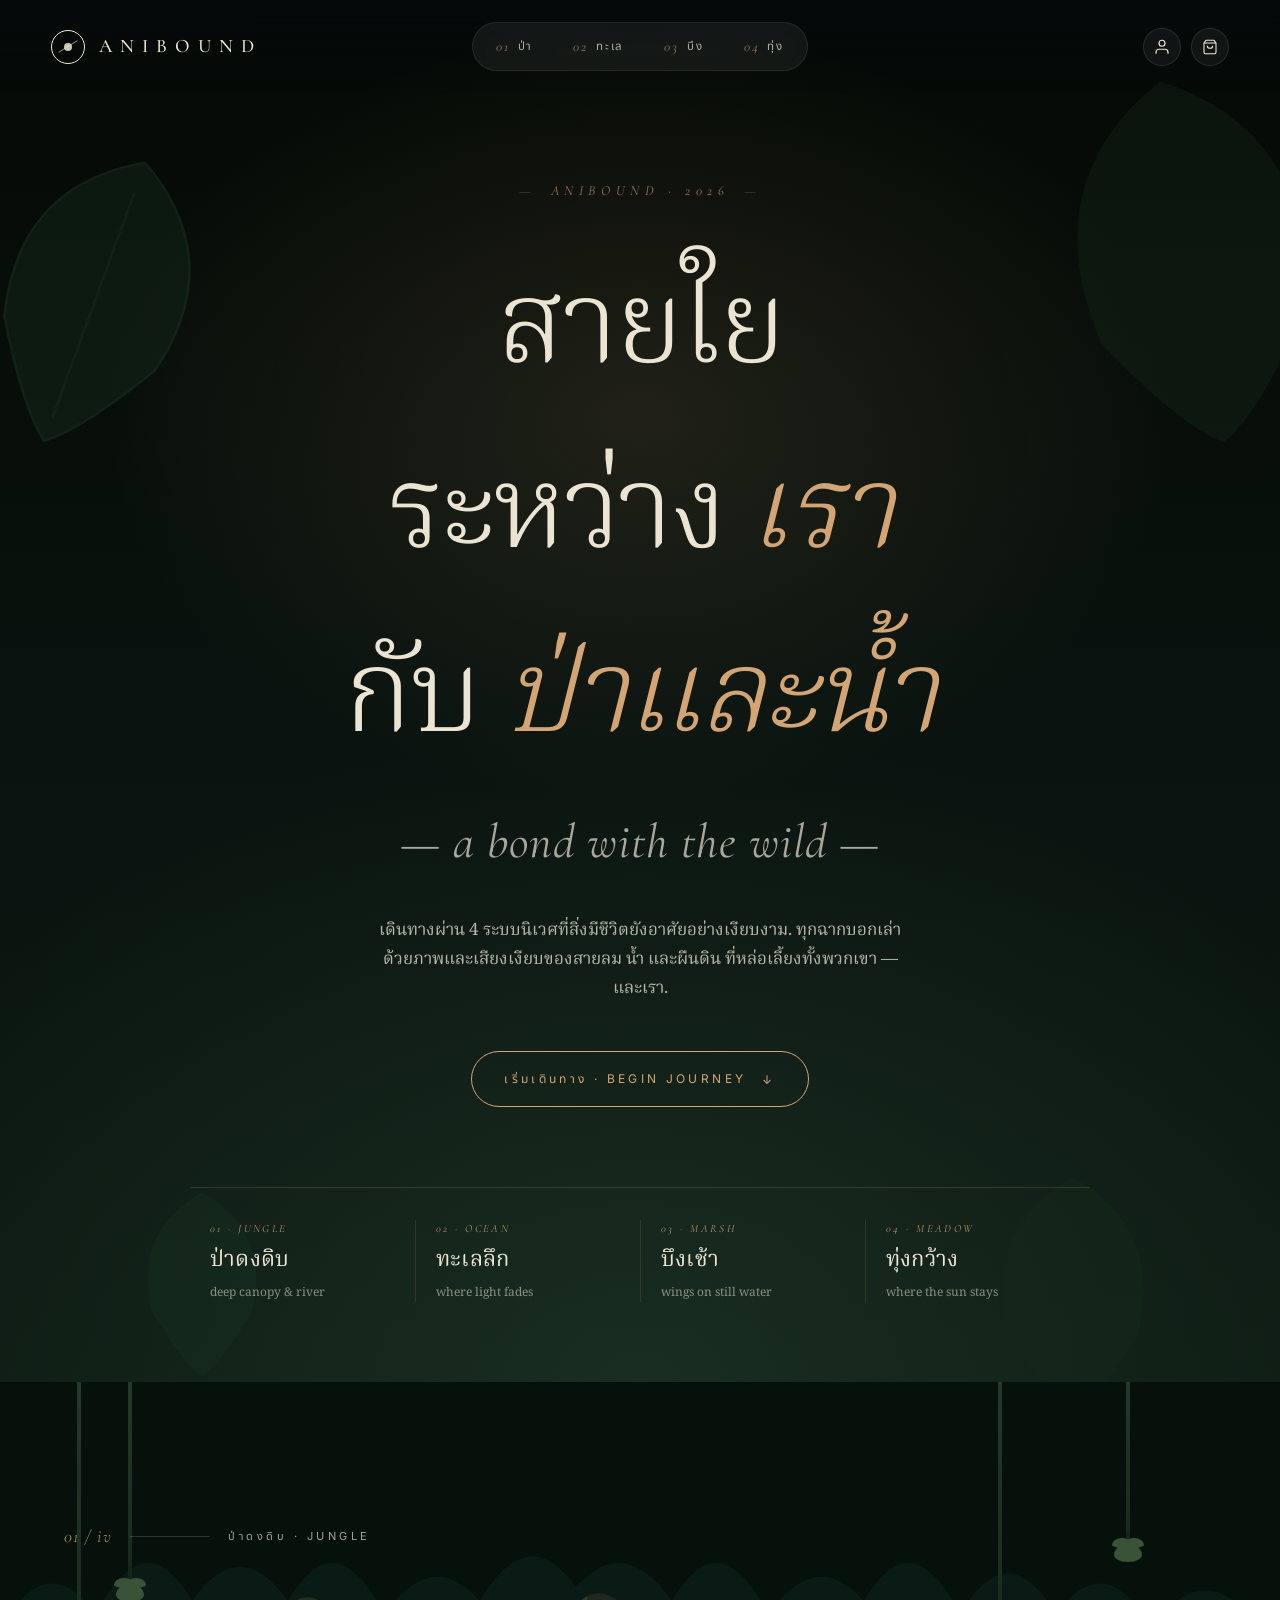
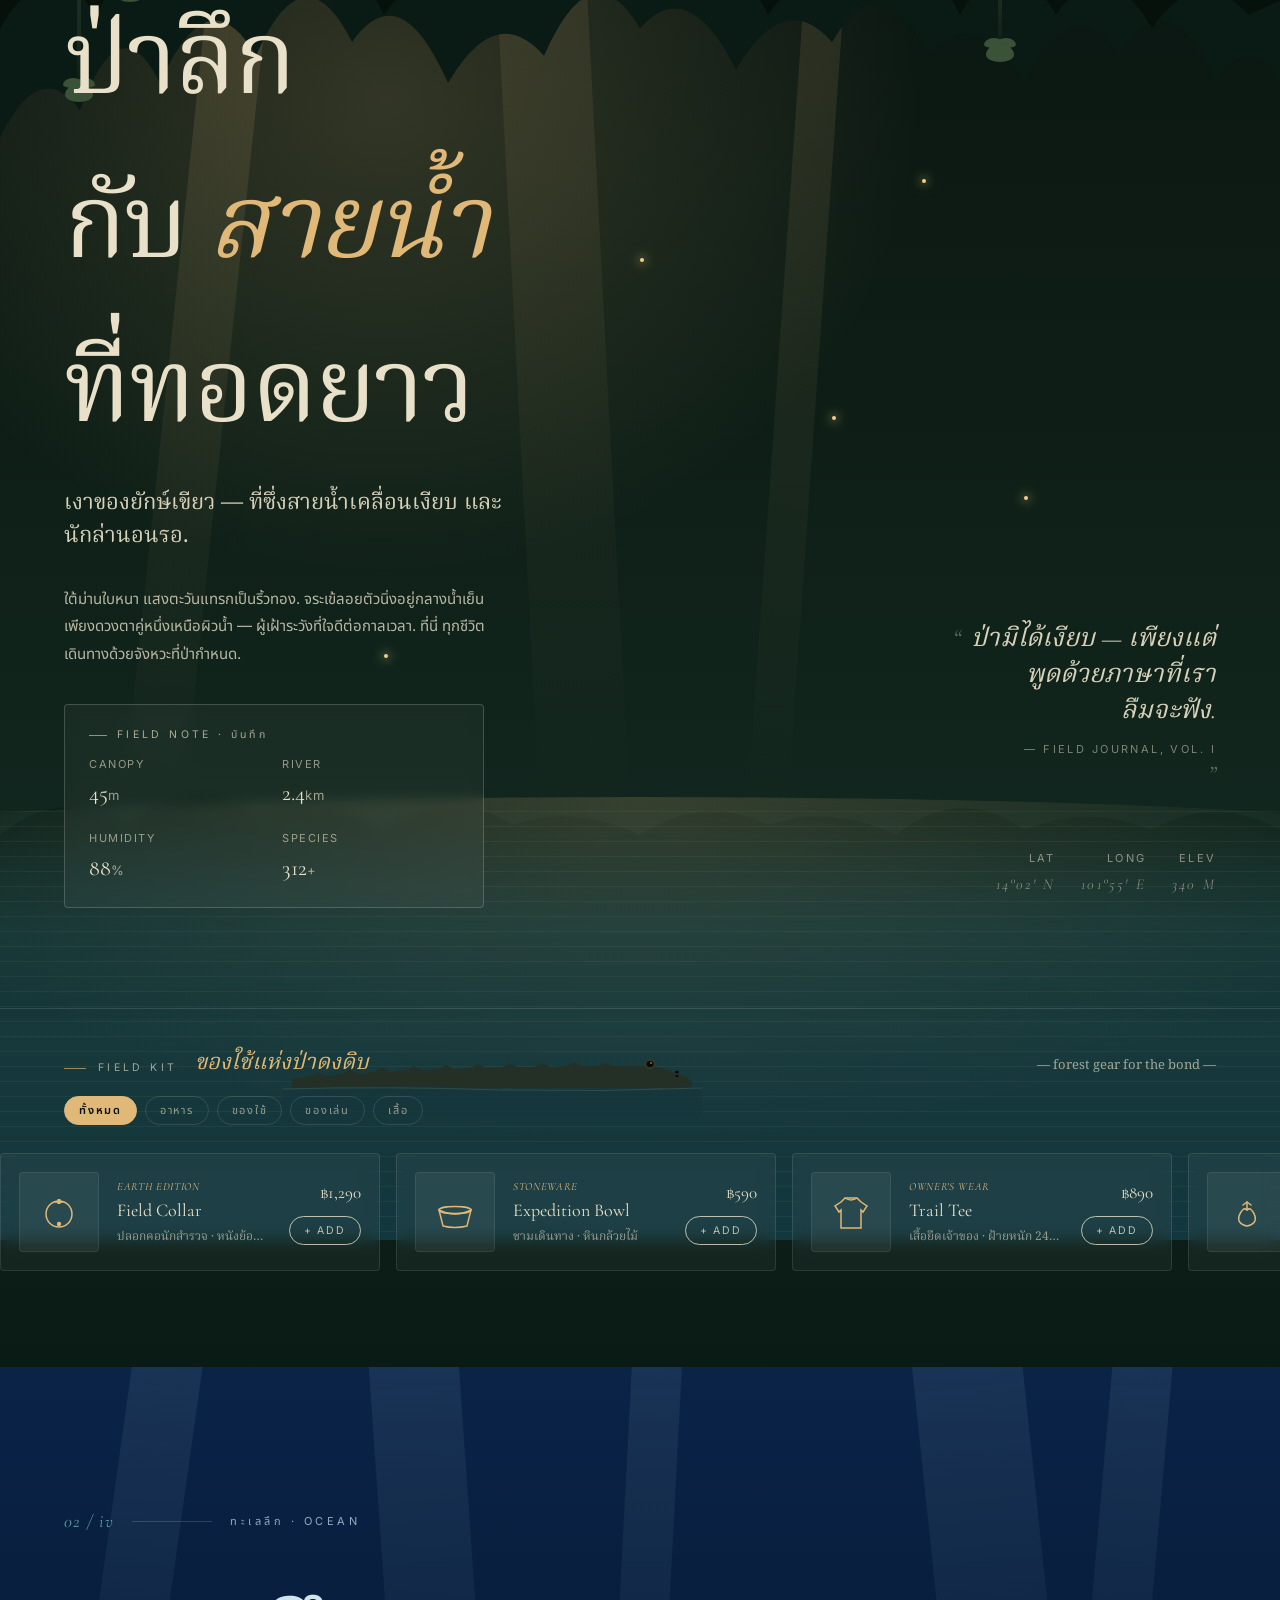
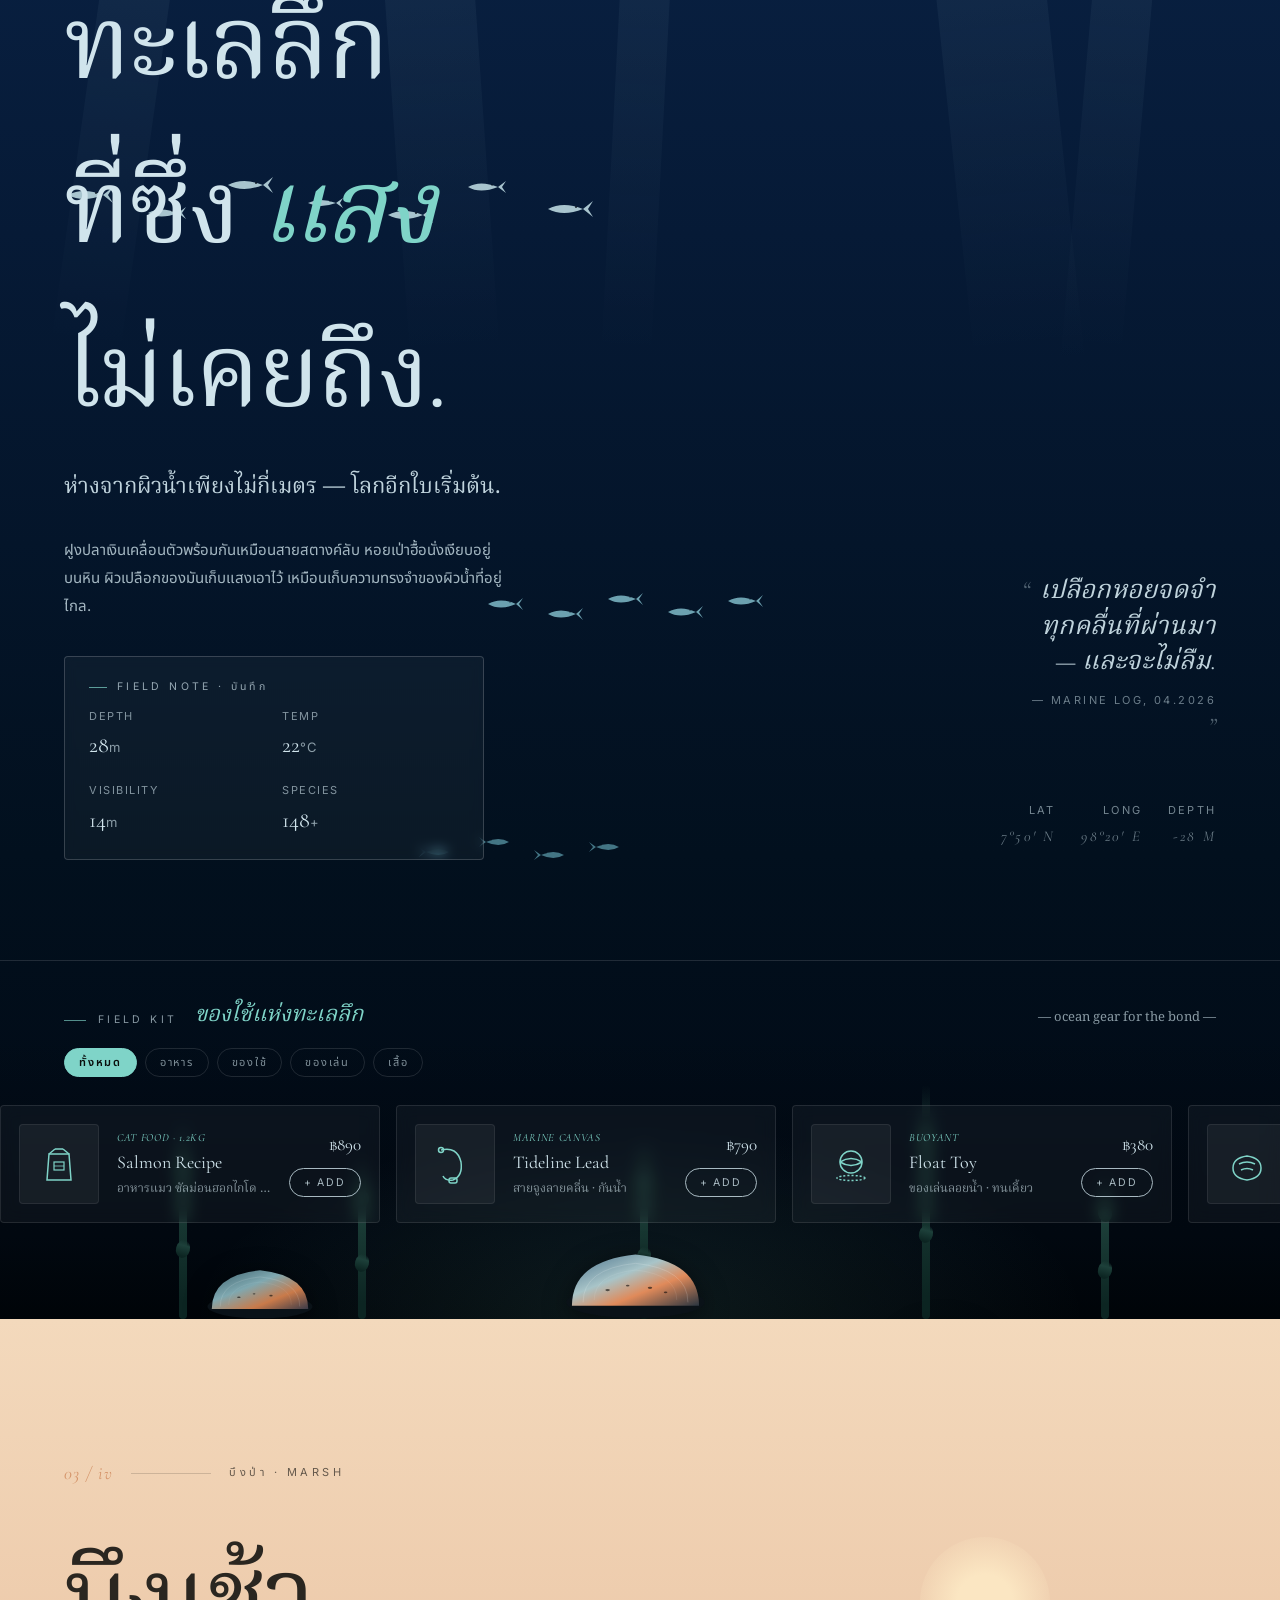
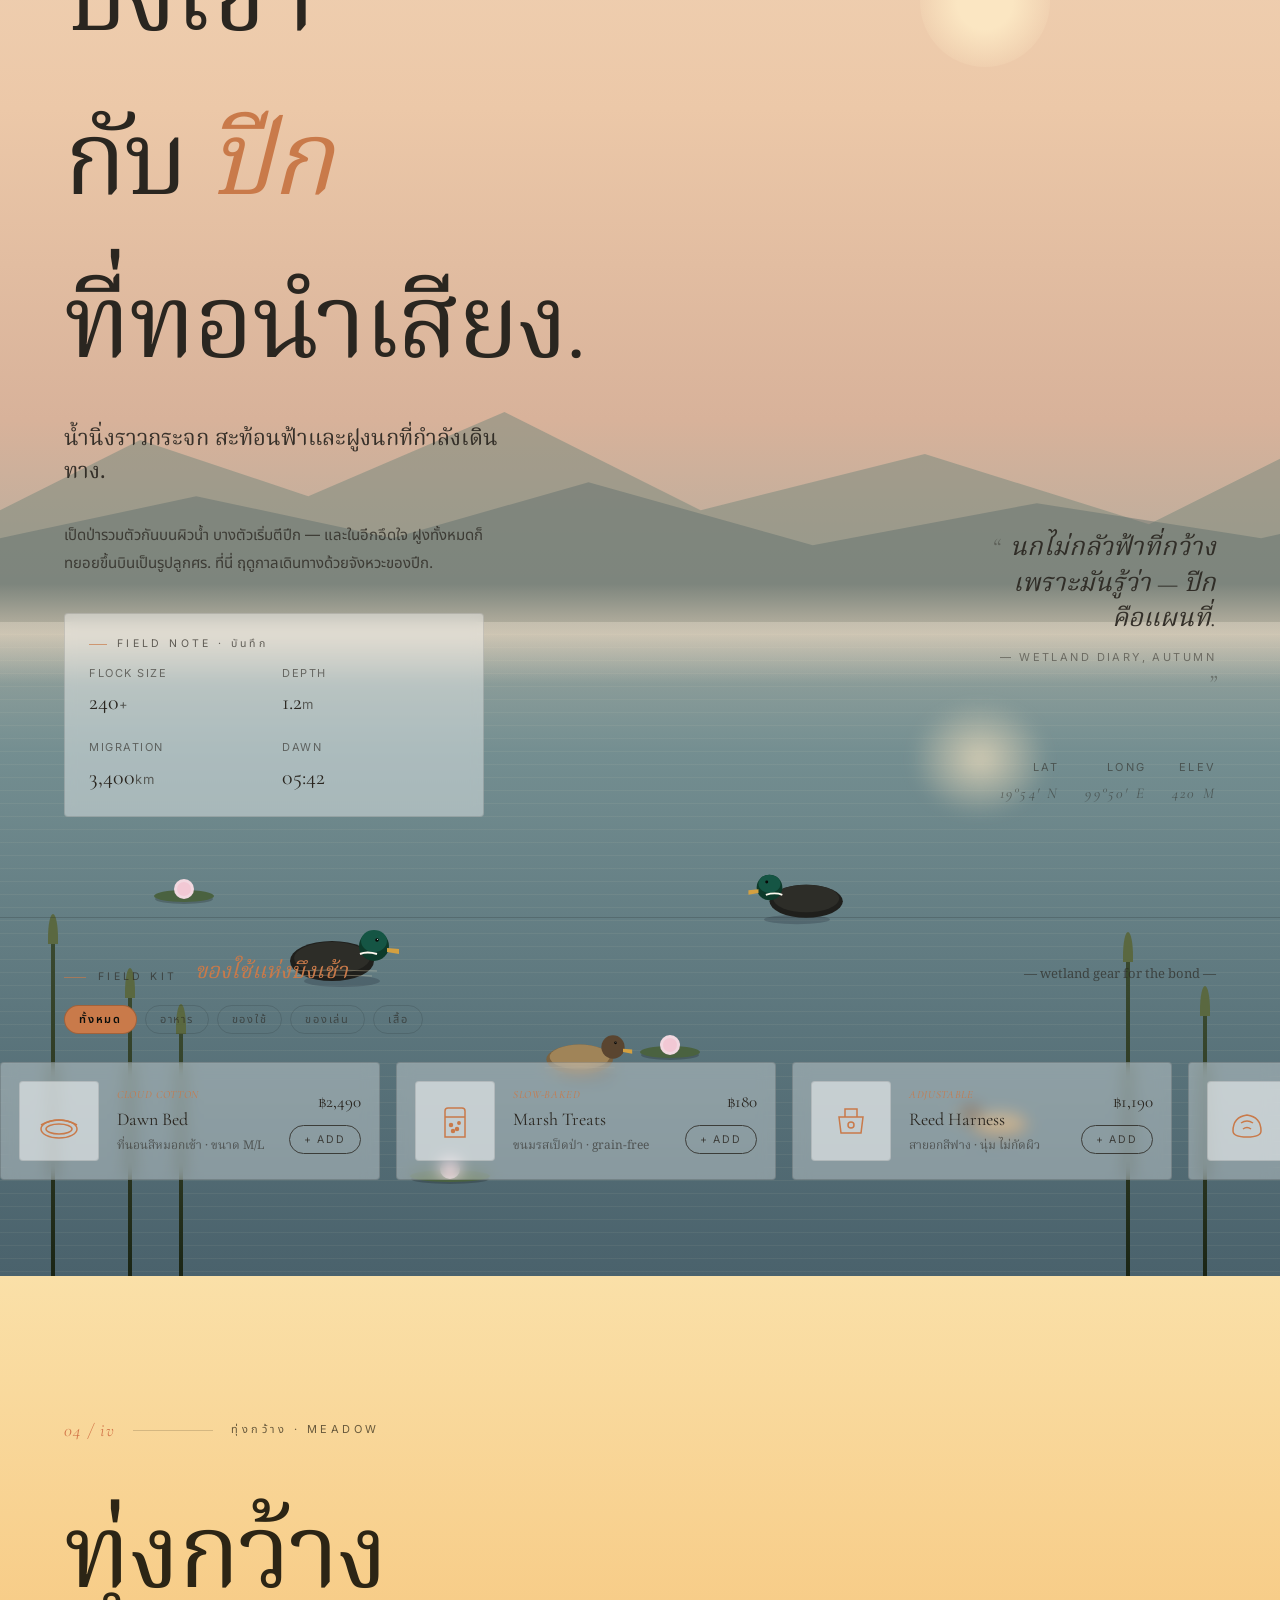
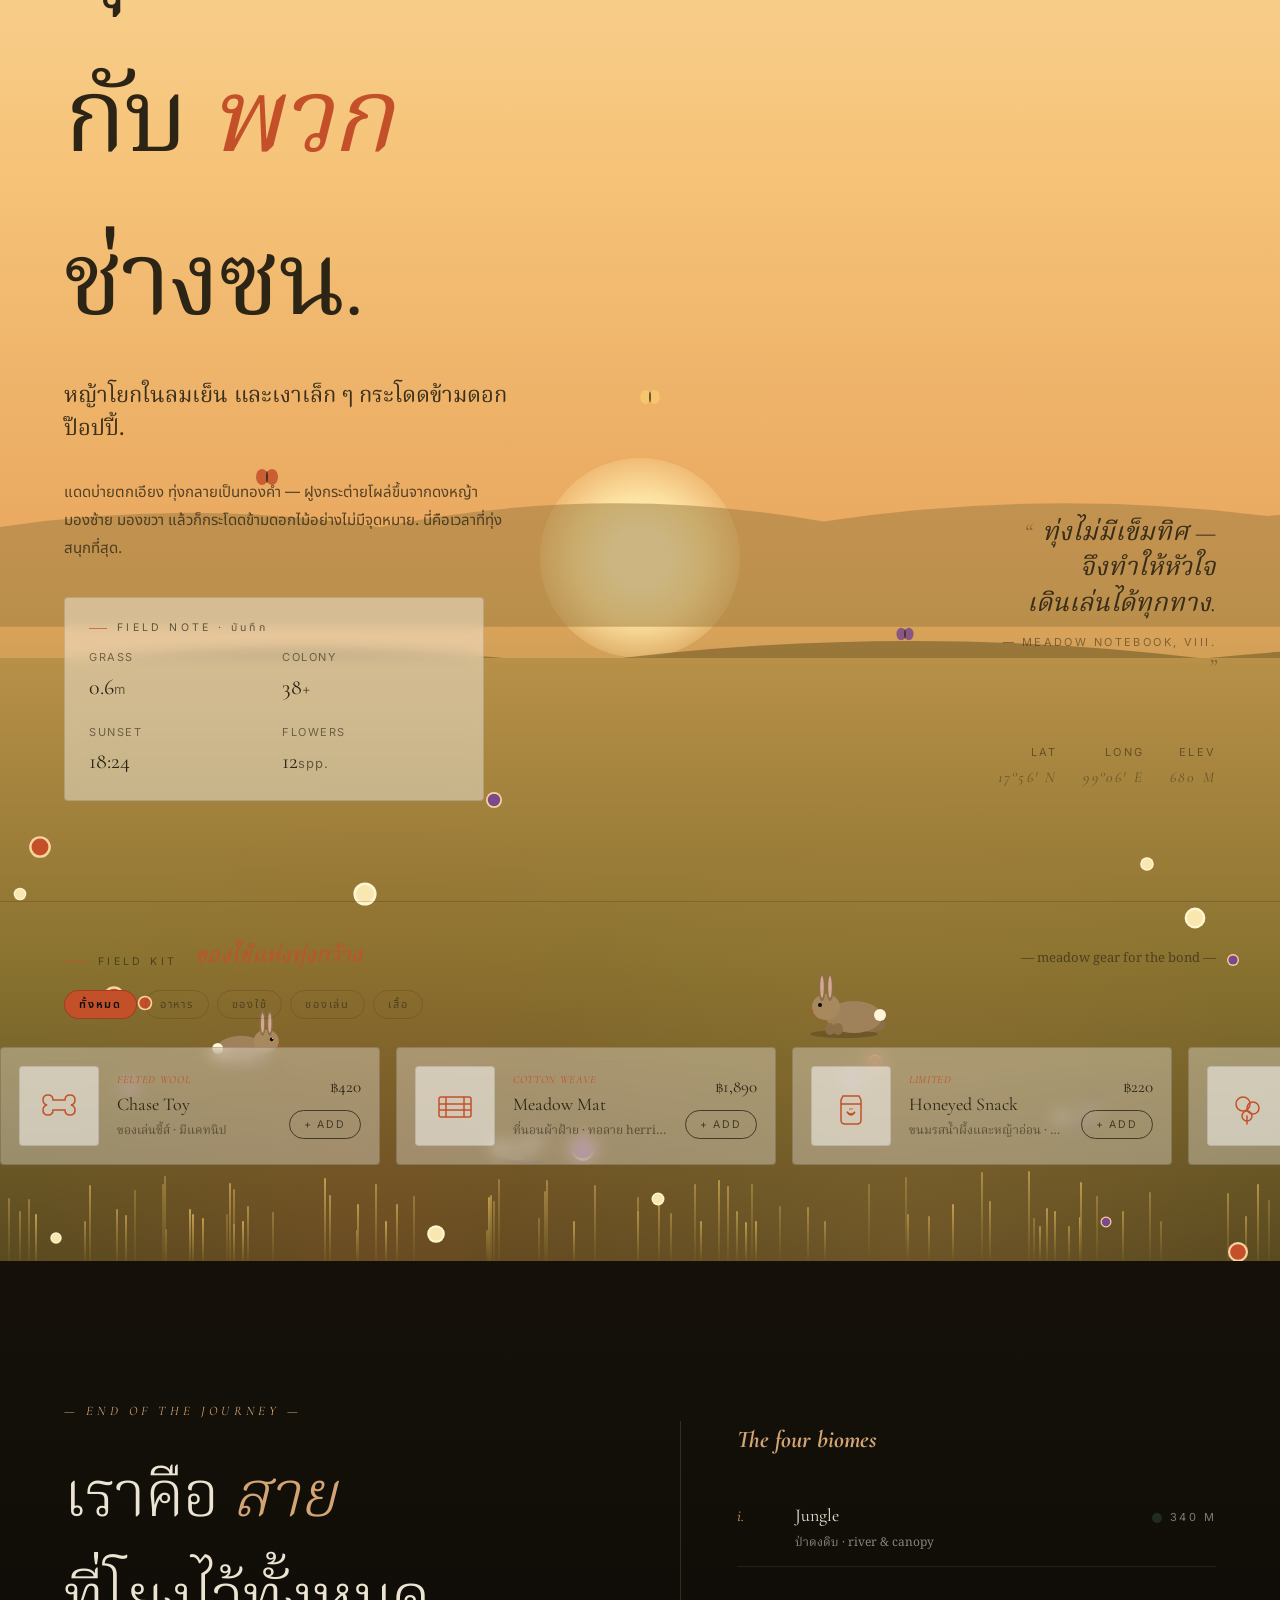
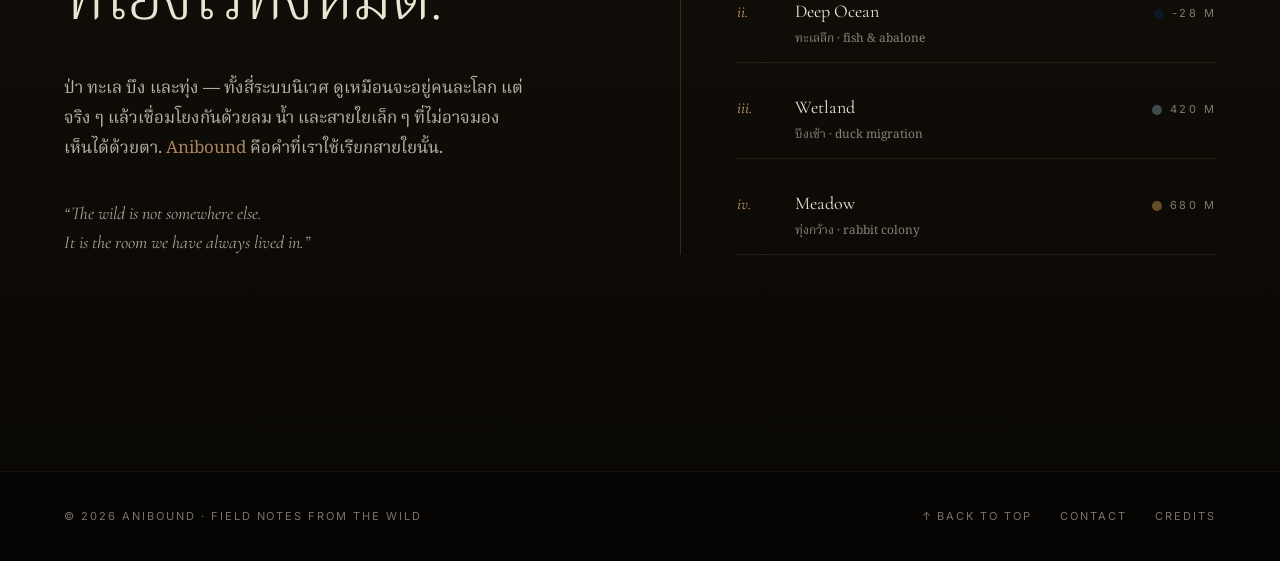
==== index.html @ 335918c5 "Fix fk-card stretching: use fixed width + minmax(0,1fr) for name truncation Co-Authored-By: Claude S" ====
<!DOCTYPE html>
<html lang="th">
<head>
<meta charset="UTF-8" />
<meta name="viewport" content="width=device-width, initial-scale=1" />
<title>Anibound — สายใยกับโลกป่า</title>

<link rel="preconnect" href="https://fonts.googleapis.com">
<link rel="preconnect" href="https://fonts.gstatic.com" crossorigin>
<link href="https://fonts.googleapis.com/css2?family=Cormorant+Garamond:ital,wght@0,300;0,400;0,500;0,600;1,400;1,500&family=Noto+Serif+Thai:wght@300;400;500;600&family=Inter:wght@300;400;500;600&family=Noto+Sans+Thai:wght@300;400;500&display=swap" rel="stylesheet">

<style>
  /* ─────────────────────────────────────────────────────────────
     ANIBOUND — A bond with the wild
     4 biomes, one scrolling journey
     ───────────────────────────────────────────────────────────── */

  :root {
    --serif: "Cormorant Garamond", "Noto Serif Thai", serif;
    --sans:  "Inter", "Noto Sans Thai", system-ui, sans-serif;
  }
  *, *::before, *::after { box-sizing: border-box; }
  html, body { margin: 0; padding: 0; }
  html { scroll-behavior: smooth; }
  body {
    font-family: var(--sans);
    background: #0a0e0c;
    color: #ece4d2;
    font-size: 15px;
    line-height: 1.6;
    overflow-x: hidden;
    -webkit-font-smoothing: antialiased;
  }
  a { color: inherit; text-decoration: none; }
  img { display: block; }
  .serif { font-family: var(--serif); font-weight: 400; }

  /* ─────────── Sticky nav ─────────── */
  .site-nav {
    position: fixed;
    top: 0; left: 0; right: 0;
    z-index: 100;
    padding: 22px clamp(20px, 4vw, 60px);
    display: grid;
    grid-template-columns: 1fr auto 1fr;
    align-items: center;
    gap: 32px;
    transition: background 0.6s ease, color 0.6s ease;
    pointer-events: none;
  }
  .site-nav > * { pointer-events: auto; }
  .site-nav.dark { background: linear-gradient(180deg, rgba(5,10,16,0.55), transparent); color: #f0e8d4; }
  .site-nav.light { background: linear-gradient(180deg, rgba(245,225,180,0.45), transparent); color: #2a2418; }

  .brand-mark {
    display: flex;
    align-items: center;
    gap: 14px;
    font-family: var(--serif);
    font-size: 19px;
    letter-spacing: 0.42em;
    font-weight: 500;
  }
  .brand-mark .glyph {
    width: 34px; height: 34px;
    border: 1.2px solid currentColor;
    border-radius: 50%;
    display: grid;
    place-items: center;
    position: relative;
  }
  .brand-mark .glyph::after {
    content: "";
    position: absolute;
    width: 8px; height: 8px;
    border-radius: 50%;
    background: currentColor;
    opacity: 0.85;
  }
  .brand-mark .glyph::before {
    content: "";
    position: absolute;
    width: 22px; height: 1px;
    background: currentColor;
    transform: rotate(-32deg);
    opacity: 0.6;
  }

  .scene-nav {
    display: flex;
    gap: 4px;
    background: rgba(255,255,255,0.06);
    padding: 5px;
    border-radius: 999px;
    backdrop-filter: blur(10px);
    border: 1px solid rgba(255,255,255,0.08);
  }
  .site-nav.light .scene-nav { background: rgba(255,255,255,0.4); border-color: rgba(0,0,0,0.08); }
  .scene-nav button {
    background: none;
    border: none;
    color: inherit;
    padding: 10px 18px;
    border-radius: 999px;
    font-family: var(--sans);
    font-size: 11.5px;
    letter-spacing: 0.16em;
    text-transform: uppercase;
    cursor: pointer;
    display: flex;
    gap: 8px;
    align-items: center;
    opacity: 0.72;
    transition: all 0.3s ease;
  }
  .scene-nav button:hover { opacity: 1; }
  .scene-nav button.active {
    background: currentColor;
    opacity: 1;
  }
  .scene-nav button.active span { color: var(--scene-bg, #0a0e0c); }
  .scene-nav button .num {
    font-family: var(--serif);
    font-style: italic;
    font-size: 14px;
    color: var(--scene-accent, #d4a574);
    opacity: 0.95;
  }
  .scene-nav button.active .num { color: inherit; opacity: 0.6; }

  .site-tagline {
    display: flex;
    justify-content: flex-end;
    align-items: center;
    gap: 14px;
    font-family: var(--serif);
    font-style: italic;
    font-size: 13.5px;
    opacity: 0.75;
  }
  .site-tagline .dot {
    width: 6px; height: 6px;
    background: var(--scene-accent, #d4a574);
    border-radius: 50%;
    box-shadow: 0 0 12px var(--scene-accent, #d4a574);
  }

  /* ─────────── Scene scaffolding ─────────── */
  .scene {
    position: relative;
    min-height: 100vh;
    overflow: hidden;
    isolation: isolate;
  }
  .scene .copy {
    position: relative;
    z-index: 10;
    max-width: 1400px;
    margin: 0 auto;
    padding: 140px clamp(24px, 5vw, 80px) 100px;
    display: grid;
    grid-template-columns: 1.2fr 1fr;
    gap: 60px;
    min-height: 100vh;
    align-items: end;
  }
  .scene .copy-left { max-width: 540px; }
  .scene .meta {
    display: flex;
    align-items: center;
    gap: 18px;
    margin-bottom: 28px;
    font-size: 11px;
    letter-spacing: 0.32em;
    text-transform: uppercase;
    opacity: 0.7;
  }
  .scene .meta .scene-num {
    font-family: var(--serif);
    font-style: italic;
    font-size: 18px;
    letter-spacing: 0.08em;
    text-transform: none;
    opacity: 1;
    color: var(--scene-accent);
  }
  .scene .meta .line { flex: 1; height: 1px; background: currentColor; opacity: 0.25; max-width: 80px; }
  .scene h2 {
    font-family: var(--serif);
    font-weight: 400;
    font-size: clamp(56px, 8vw, 124px);
    line-height: 1.6;
    margin: 0 0 16px;
    letter-spacing: -0.02em;
    text-wrap: balance;
  }
  .scene h2 em {
    font-style: italic;
    color: var(--scene-accent);
  }
  .scene .thai-sub {
    font-family: "Noto Serif Thai", serif;
    font-weight: 400;
    font-size: clamp(18px, 1.8vw, 22px);
    line-height: 1.5;
    opacity: 0.92;
    margin: 0 0 32px;
    max-width: 460px;
  }
  .scene .body-copy {
    font-size: 15px;
    line-height: 1.85;
    opacity: 0.78;
    margin: 0 0 36px;
    max-width: 440px;
  }
  .scene .field-card {
    border: 1px solid currentColor;
    border-opacity: 0.2;
    border-color: rgba(255,255,255,0.18);
    padding: 22px 24px;
    background: rgba(255,255,255,0.04);
    backdrop-filter: blur(6px);
    border-radius: 4px;
    max-width: 420px;
  }
  .scene.light-scene .field-card {
    background: rgba(255,255,255,0.4);
    border-color: rgba(0,0,0,0.12);
  }
  .scene .field-card .lbl {
    font-size: 10.5px;
    letter-spacing: 0.32em;
    text-transform: uppercase;
    opacity: 0.7;
    margin-bottom: 12px;
    display: flex;
    align-items: center;
    gap: 10px;
  }
  .scene .field-card .lbl::before {
    content: "";
    width: 18px; height: 1px; background: var(--scene-accent);
  }
  .scene .field-card .rows {
    display: grid;
    grid-template-columns: 1fr 1fr;
    gap: 20px 16px;
  }
  .scene .field-card .rows .k {
    font-size: 11px;
    letter-spacing: 0.14em;
    text-transform: uppercase;
    opacity: 0.6;
    margin-bottom: 4px;
  }
  .scene .field-card .rows .v {
    font-family: var(--serif);
    font-size: 22px;
    line-height: 1.5;
  }
  .scene .field-card .rows .v small { font-size: 13px; opacity: 0.65; font-family: var(--sans); letter-spacing: 0.08em; }

  /* Right column — vertical fact stack */
  .scene .copy-right {
    align-self: end;
    text-align: right;
    display: flex;
    flex-direction: column;
    gap: 32px;
    align-items: flex-end;
    padding-bottom: 12px;
  }
  .scene .quote {
    font-family: var(--serif);
    font-style: italic;
    font-size: clamp(20px, 2vw, 26px);
    line-height: 1.4;
    max-width: 340px;
    opacity: 0.92;
  }
  .scene .quote::before { content: "“"; opacity: 0.4; margin-right: 4px; }
  .scene .quote::after { content: "”"; opacity: 0.4; margin-left: 2px; }
  .scene .quote-author {
    font-family: var(--sans);
    font-style: normal;
    font-size: 11px;
    letter-spacing: 0.22em;
    text-transform: uppercase;
    opacity: 0.55;
    margin-top: 14px;
    display: block;
  }
  .scene .coord {
    display: flex;
    gap: 26px;
    font-size: 11px;
    letter-spacing: 0.2em;
    text-transform: uppercase;
    opacity: 0.55;
  }
  .scene .coord div { display: flex; flex-direction: column; gap: 4px; }
  .scene .coord .v { font-family: var(--serif); font-style: italic; font-size: 15px; opacity: 0.9; }

  /* Backdrop wrapper for each scene */
  .scene .backdrop {
    position: absolute;
    inset: 0;
    z-index: 1;
    overflow: hidden;
  }

  /* ─────────── INTRO ─────────── */
  #intro {
    --scene-bg: #0a1410;
    --scene-accent: #d4a574;
    background: linear-gradient(180deg, #050905 0%, #0a1410 60%, #0d1a13 100%);
    min-height: 100vh;
    position: relative;
    display: flex;
    align-items: center;
    overflow: hidden;
  }
  #intro::before {
    content: "";
    position: absolute;
    inset: 0;
    background:
      radial-gradient(ellipse 60% 40% at 50% 30%, rgba(212,165,116,0.12), transparent 70%),
      radial-gradient(ellipse 80% 60% at 50% 100%, rgba(45,75,55,0.4), transparent 80%);
  }
  #intro .intro-inner {
    position: relative;
    z-index: 5;
    max-width: 1400px;
    margin: 0 auto;
    padding: 180px clamp(24px, 5vw, 80px) 80px;
    width: 100%;
    text-align: center;
  }
  #intro .eyebrow {
    font-family: var(--serif);
    font-style: italic;
    font-size: 14px;
    letter-spacing: 0.4em;
    opacity: 0.7;
    margin-bottom: 32px;
    color: #d4a574;
  }
  #intro .eyebrow::before, #intro .eyebrow::after { content: "—"; opacity: 0.5; margin: 0 14px; }
  #intro h1 {
    font-family: var(--serif);
    font-weight: 300;
    font-size: clamp(56px, 9vw, 148px);
    line-height: 1.6;
    margin: 0 auto 36px;
    letter-spacing: -0.02em;
    max-width: 14ch;
    text-wrap: balance;
  }
  #intro h1 em {
    font-style: italic;
    color: #d4a574;
  }
  #intro h1 .small {
    display: block;
    font-style: italic;
    font-size: 0.42em;
    font-weight: 400;
    opacity: 0.7;
    margin-top: 16px;
    letter-spacing: 0.02em;
  }
  #intro .thai-intro {
    font-family: "Noto Serif Thai", serif;
    font-size: 17px;
    line-height: 1.7;
    max-width: 540px;
    margin: 0 auto 48px;
    opacity: 0.78;
  }
  #intro .start-btn {
    display: inline-flex;
    align-items: center;
    gap: 16px;
    padding: 18px 32px;
    background: transparent;
    border: 1px solid #d4a574;
    border-radius: 999px;
    color: #d4a574;
    font-family: var(--sans);
    font-size: 12px;
    letter-spacing: 0.28em;
    text-transform: uppercase;
    cursor: pointer;
    transition: all 0.3s;
  }
  #intro .start-btn:hover { background: #d4a574; color: #0a1410; }
  #intro .start-btn .arrow { transition: transform 0.3s; }
  #intro .start-btn:hover .arrow { transform: translateY(3px); }

  #intro .biome-strip {
    margin-top: 80px;
    display: grid;
    grid-template-columns: repeat(4, 1fr);
    gap: 0;
    max-width: 900px;
    margin-left: auto;
    margin-right: auto;
    border-top: 1px solid rgba(212,165,116,0.18);
    padding-top: 32px;
  }
  #intro .biome-strip .bcell {
    padding: 0 20px;
    text-align: left;
    border-left: 1px solid rgba(212,165,116,0.14);
    display: flex;
    flex-direction: column;
    gap: 4px;
  }
  #intro .biome-strip .bcell:first-child { border-left: none; }
  #intro .biome-strip .bn {
    font-family: var(--serif);
    font-style: italic;
    font-size: 11px;
    letter-spacing: 0.22em;
    color: #d4a574;
    opacity: 0.85;
    text-transform: uppercase;
  }
  #intro .biome-strip .bt {
    font-family: var(--serif);
    font-size: 22px;
    letter-spacing: 0.01em;
  }
  #intro .biome-strip .bs {
    font-family: "Noto Serif Thai", serif;
    font-size: 12px;
    opacity: 0.55;
    margin-top: 2px;
  }

  /* Intro decorative leaves */
  .intro-leaf {
    position: absolute;
    opacity: 0.5;
    pointer-events: none;
  }
  .intro-leaf-1 { top: 10%; left: -5%; width: 320px; transform: rotate(20deg); animation: leafsway 7s ease-in-out infinite; }
  .intro-leaf-2 { top: 5%; right: -8%; width: 380px; transform: rotate(-10deg); animation: leafsway 8s ease-in-out infinite reverse; }
  .intro-leaf-3 { bottom: 0; left: 8%; width: 200px; opacity: 0.35; animation: leafsway 6s ease-in-out infinite; }
  .intro-leaf-4 { bottom: -3%; right: 6%; width: 260px; opacity: 0.4; animation: leafsway 9s ease-in-out infinite reverse; }

  @keyframes leafsway {
    0%, 100% { transform: rotate(var(--r, 0deg)) translateY(0); }
    50% { transform: rotate(calc(var(--r, 0deg) + 4deg)) translateY(-6px); }
  }

  /* ─────────── SCENE 1: JUNGLE ─────────── */
  #jungle {
    --scene-bg: #0a1410;
    --scene-accent: #e0b878;
    background:
      radial-gradient(ellipse 70% 50% at 30% 20%, rgba(224,184,120,0.18), transparent 60%),
      linear-gradient(180deg, #0a1410 0%, #0e1e16 40%, #122820 70%, #0a1a14 100%);
    color: #e8e0c8;
  }
  /* Layered canopy silhouettes */
  .jungle-canopy {
    position: absolute;
    inset: 0;
    pointer-events: none;
  }
  .jungle-canopy svg {
    position: absolute;
    width: 100%;
    height: auto;
    bottom: 0;
  }
  .jungle-canopy .top {
    top: 0; bottom: auto;
    height: 38%;
    width: 100%;
  }
  .jungle-canopy .top svg { top: 0; bottom: auto; }
  .jungle-light-ray {
    position: absolute;
    width: 60px;
    height: 100%;
    background: linear-gradient(180deg, rgba(224,184,120,0.18), transparent 65%);
    transform-origin: top;
    pointer-events: none;
  }
  .jungle-light-ray.r1 { left: 18%; top: 0; transform: rotate(6deg); animation: rayshift 9s ease-in-out infinite; }
  .jungle-light-ray.r2 { left: 38%; top: 0; transform: rotate(-3deg); width: 90px; animation: rayshift 11s ease-in-out infinite reverse; opacity: 0.7; }
  .jungle-light-ray.r3 { left: 64%; top: 0; transform: rotate(4deg); width: 40px; animation: rayshift 8s ease-in-out infinite 0.5s; opacity: 0.85; }

  @keyframes rayshift {
    0%, 100% { opacity: 1; }
    50% { opacity: 0.4; transform: rotate(var(--rr, 0deg)) translateX(8px); }
  }

  /* River */
  .jungle-river {
    position: absolute;
    bottom: 8%;
    left: -10%;
    right: -10%;
    height: 28%;
    background:
      linear-gradient(180deg, rgba(80,140,150,0.0), rgba(40,90,100,0.4) 30%, rgba(20,60,70,0.85)),
      radial-gradient(ellipse 50% 80% at 50% 0%, rgba(224,184,120,0.18), transparent);
    border-radius: 50% 50% 0 0 / 8% 8% 0 0;
    pointer-events: none;
  }
  .jungle-river::before {
    content: "";
    position: absolute;
    inset: 0;
    background-image:
      repeating-linear-gradient(180deg,
        transparent 0,
        transparent 14px,
        rgba(220,200,160,0.06) 14px,
        rgba(220,200,160,0.06) 15px);
    animation: ripple 6s linear infinite;
  }
  @keyframes ripple {
    0% { background-position-y: 0; }
    100% { background-position-y: 28px; }
  }
  /* Crocodile */
  .jungle-croc {
    position: absolute;
    bottom: 16%;
    left: 22%;
    width: 420px;
    z-index: 4;
    pointer-events: none;
    animation: crocdrift 18s ease-in-out infinite;
  }
  @keyframes crocdrift {
    0%, 100% { transform: translateX(0); }
    50% { transform: translateX(-30px); }
  }
  .croc-eye {
    animation: croceyeblink 5s infinite;
    transform-origin: center;
  }
  @keyframes croceyeblink {
    0%, 92%, 100% { transform: scaleY(1); }
    95% { transform: scaleY(0.15); }
  }
  /* Hanging vines */
  .vine {
    position: absolute;
    top: 0;
    width: 4px;
    background: linear-gradient(180deg, #243a2a, #1a2a1f 80%, transparent);
    transform-origin: top center;
    border-radius: 0 0 4px 4px;
    animation: vinesway 6s ease-in-out infinite;
    z-index: 3;
  }
  .vine::after {
    content: "";
    position: absolute;
    bottom: 0;
    left: 50%;
    transform: translateX(-50%);
    width: 28px; height: 18px;
    background: #3a5238;
    border-radius: 50% 50% 50% 50% / 60% 60% 40% 40%;
    box-shadow: -6px -10px 0 -4px #3a5238, 6px -10px 0 -4px #3a5238;
  }
  .vine.v1 { left: 10%; height: 220px; animation-delay: 0s; }
  .vine.v2 { left: 78%; height: 280px; animation-delay: 1.2s; }
  .vine.v3 { left: 88%; height: 180px; animation-delay: 0.6s; }
  .vine.v4 { left: 6%; height: 320px; animation-delay: 2s; }
  @keyframes vinesway {
    0%, 100% { transform: rotate(-2deg); }
    50% { transform: rotate(2.5deg); }
  }
  /* Fireflies */
  .firefly {
    position: absolute;
    width: 4px; height: 4px;
    background: #f2d088;
    border-radius: 50%;
    box-shadow: 0 0 8px #f2d088, 0 0 16px #f2d088;
    animation: flyglow 4s ease-in-out infinite;
    pointer-events: none;
    z-index: 5;
  }
  .firefly.f1 { top: 30%; left: 50%; animation-delay: 0s; }
  .firefly.f2 { top: 40%; left: 65%; animation-delay: 1s; }
  .firefly.f3 { top: 25%; left: 72%; animation-delay: 2s; }
  .firefly.f4 { top: 55%; left: 30%; animation-delay: 0.5s; }
  .firefly.f5 { top: 45%; left: 80%; animation-delay: 2.5s; }
  @keyframes flyglow {
    0%, 100% { opacity: 0.2; transform: translate(0,0); }
    50% { opacity: 1; transform: translate(-12px, -8px); }
  }

  /* ─────────── SCENE 2: SEA ─────────── */
  #sea {
    --scene-bg: #04101e;
    --scene-accent: #7fd4c8;
    background: linear-gradient(180deg, #0a2347 0%, #061a36 30%, #02101e 70%, #010812 100%);
    color: #d0e4ec;
  }
  .sea-rays {
    position: absolute;
    inset: 0;
    pointer-events: none;
    opacity: 0.7;
  }
  .sea-ray {
    position: absolute;
    top: -10%;
    width: 70px;
    height: 70%;
    background: linear-gradient(180deg, rgba(180,220,235,0.16), transparent 70%);
    transform-origin: top;
  }
  .sea-ray.s1 { left: 12%; transform: rotate(8deg); animation: rayshift 12s ease-in-out infinite; }
  .sea-ray.s2 { left: 28%; transform: rotate(-4deg); width: 90px; animation: rayshift 14s ease-in-out infinite reverse; }
  .sea-ray.s3 { left: 50%; transform: rotate(3deg); width: 50px; animation: rayshift 10s ease-in-out infinite 1s; }
  .sea-ray.s4 { left: 70%; transform: rotate(-6deg); width: 110px; animation: rayshift 15s ease-in-out infinite 2s; }
  .sea-ray.s5 { left: 88%; transform: rotate(5deg); width: 60px; animation: rayshift 11s ease-in-out infinite reverse; }

  /* Bubbles rising */
  .bubble {
    position: absolute;
    bottom: -30px;
    border: 1px solid rgba(180,220,235,0.45);
    background: rgba(127,212,200,0.08);
    border-radius: 50%;
    animation: bubblerise linear infinite;
    pointer-events: none;
  }
  @keyframes bubblerise {
    0% { transform: translateY(0) translateX(0); opacity: 0; }
    10% { opacity: 0.7; }
    100% { transform: translateY(-110vh) translateX(20px); opacity: 0; }
  }

  /* Schools of fish */
  .fish-school {
    position: absolute;
    pointer-events: none;
    z-index: 4;
  }
  .fish-school svg { display: block; }
  .fish-school.school-1 {
    top: 25%;
    width: 70%;
    left: 0;
    animation: schoolglide 30s linear infinite;
  }
  .fish-school.school-2 {
    top: 52%;
    width: 60%;
    left: 30%;
    animation: schoolglide 38s linear infinite reverse;
  }
  .fish-school.school-3 {
    top: 68%;
    width: 50%;
    left: 5%;
    animation: schoolglide 26s linear infinite;
    transform: scaleX(-1);
  }
  @keyframes schoolglide {
    0% { transform: translateX(-110%); }
    100% { transform: translateX(180%); }
  }
  .fish-school.school-3 { animation-direction: reverse; }

  .fish { animation: fishwiggle 1.4s ease-in-out infinite; transform-origin: center; }
  .fish.f-a { animation-delay: 0s; }
  .fish.f-b { animation-delay: 0.3s; }
  .fish.f-c { animation-delay: 0.6s; }
  .fish.f-d { animation-delay: 0.9s; }
  @keyframes fishwiggle {
    0%, 100% { transform: scaleX(1) rotate(0); }
    25% { transform: scaleX(0.96) rotate(-2deg); }
    75% { transform: scaleX(0.96) rotate(2deg); }
  }

  /* Kelp / abalone seafloor */
  .seafloor {
    position: absolute;
    left: 0; right: 0; bottom: 0;
    height: 18%;
    background:
      radial-gradient(ellipse 50% 100% at 50% 100%, rgba(127,212,200,0.1), transparent 70%),
      linear-gradient(180deg, transparent, #010810 70%, #000408);
    z-index: 6;
  }
  .seafloor-rocks {
    position: absolute;
    inset: 0;
    z-index: 7;
  }
  .kelp {
    position: absolute;
    bottom: 0;
    width: 8px;
    background: linear-gradient(180deg, transparent, #1d403a 30%, #0c2522 90%);
    transform-origin: bottom center;
    border-radius: 999px;
    animation: kelpsway 5s ease-in-out infinite;
    z-index: 8;
  }
  .kelp::before, .kelp::after {
    content: "";
    position: absolute;
    background: inherit;
    width: 14px; height: 18px;
    border-radius: 50%;
    left: -3px;
  }
  .kelp::before { top: 20%; transform: rotate(-12deg); }
  .kelp::after { top: 60%; transform: rotate(15deg); }
  .kelp.k1 { left: 14%; height: 22vh; animation-delay: 0s; }
  .kelp.k2 { left: 28%; height: 18vh; animation-delay: 1.5s; }
  .kelp.k3 { left: 72%; height: 26vh; animation-delay: 0.8s; }
  .kelp.k4 { left: 86%; height: 16vh; animation-delay: 2s; }
  .kelp.k5 { left: 50%; height: 20vh; animation-delay: 1.2s; }
  @keyframes kelpsway {
    0%, 100% { transform: rotate(-4deg); }
    50% { transform: rotate(5deg); }
  }

  .abalone {
    position: absolute;
    bottom: 0;
    z-index: 9;
    width: 130px;
    filter: drop-shadow(0 4px 12px rgba(0,0,0,0.5));
  }
  .abalone.a1 { left: 16%; width: 110px; }
  .abalone.a2 { left: 44%; width: 145px; }
  .abalone.a3 { left: 70%; width: 95px; bottom: -3%; }

  /* ─────────── SCENE 3: WETLAND ─────────── */
  #wetland {
    --scene-bg: #f0d8c8;
    --scene-accent: #c97a4a;
    background: linear-gradient(180deg,
      #f3d9bc 0%,
      #ecc8a8 25%,
      #d8b29a 45%,
      #97a6a0 65%,
      #6e8a8e 85%,
      #5a7378 100%);
    color: #2a2620;
  }
  #wetland.scene { color: #2a2620; }

  /* Sun */
  .wetland-sun {
    position: absolute;
    top: 14%;
    right: 18%;
    width: 130px; height: 130px;
    background: radial-gradient(circle, #fbe6c2 30%, rgba(251,230,194,0.4) 60%, transparent 80%);
    border-radius: 50%;
    z-index: 2;
    animation: pulse 6s ease-in-out infinite;
  }
  @keyframes pulse {
    0%, 100% { transform: scale(1); opacity: 0.95; }
    50% { transform: scale(1.05); opacity: 1; }
  }

  /* Distant mountains */
  .wetland-mtn {
    position: absolute;
    bottom: 42%;
    left: 0;
    right: 0;
    z-index: 3;
    height: 18%;
  }

  /* V-formation flying ducks */
  .v-flock {
    position: absolute;
    top: 24%;
    left: -100px;
    width: 80px;
    z-index: 4;
    animation: vflight 32s linear infinite;
    pointer-events: none;
  }
  @keyframes vflight {
    0% { transform: translateX(0) translateY(0); }
    50% { transform: translateX(50vw) translateY(-20px); }
    100% { transform: translateX(100vw) translateY(40px); }
  }
  .v-bird {
    position: absolute;
    animation: flap 0.4s ease-in-out infinite;
    transform-origin: center;
  }
  .v-bird.b1 { top: 0; left: 0; }
  .v-bird.b2 { top: 14px; left: 18px; animation-delay: 0.1s; }
  .v-bird.b3 { top: 14px; left: -18px; animation-delay: 0.15s; }
  .v-bird.b4 { top: 28px; left: 36px; animation-delay: 0.2s; }
  .v-bird.b5 { top: 28px; left: -36px; animation-delay: 0.25s; }
  @keyframes flap {
    0%, 100% { transform: scaleY(1); }
    50% { transform: scaleY(0.4); }
  }

  /* Water surface */
  .wetland-water {
    position: absolute;
    bottom: 0; left: 0; right: 0;
    height: 42%;
    background: linear-gradient(180deg,
      rgba(151,166,160,0.5) 0%,
      rgba(110,138,142,0.85) 20%,
      rgba(74,98,108,1) 100%);
    z-index: 5;
  }
  .wetland-water::before {
    content: "";
    position: absolute;
    inset: 0;
    background-image:
      repeating-linear-gradient(180deg,
        transparent 0px,
        transparent 12px,
        rgba(255,240,200,0.06) 12px,
        rgba(255,240,200,0.06) 13px);
    animation: ripple 10s linear infinite;
  }

  /* Sun reflection on water */
  .wetland-water::after {
    content: "";
    position: absolute;
    top: 12%;
    right: 18%;
    width: 140px;
    height: 18%;
    background: radial-gradient(ellipse, rgba(251,230,194,0.7), transparent 70%);
    filter: blur(8px);
  }

  /* Floating ducks */
  .duck-water {
    position: absolute;
    z-index: 7;
    pointer-events: none;
    animation: duckbob 4s ease-in-out infinite;
  }
  .duck-water.d1 { bottom: 18%; left: 22%; width: 120px; animation-delay: 0s; }
  .duck-water.d2 { bottom: 12%; left: 42%; width: 100px; animation-delay: 0.8s; }
  .duck-water.d3 { bottom: 22%; left: 58%; width: 110px; animation-delay: 1.6s; transform: scaleX(-1); }
  .duck-water.d4 { bottom: 8%; left: 74%; width: 90px; animation-delay: 2.4s; transform: scaleX(-1); }
  @keyframes duckbob {
    0%, 100% { transform: translateY(0) var(--flip, scaleX(1)); }
    50% { transform: translateY(-6px) var(--flip, scaleX(1)); }
  }
  .duck-water.d3 { --flip: scaleX(-1); }
  .duck-water.d4 { --flip: scaleX(-1); }

  /* Reeds in foreground */
  .reed {
    position: absolute;
    bottom: 0;
    width: 4px;
    background: linear-gradient(180deg, #3a4a30, #2a3520 60%, #1a2515);
    transform-origin: bottom center;
    border-radius: 999px 999px 0 0;
    z-index: 9;
    animation: reedsway 4s ease-in-out infinite;
  }
  .reed::before {
    content: "";
    position: absolute;
    top: -20px; left: -3px;
    width: 10px; height: 30px;
    background: #5a6840;
    border-radius: 50% 50% 0 0 / 80% 80% 0 0;
  }
  .reed.r1 { left: 4%; height: 38vh; animation-delay: 0s; }
  .reed.r2 { left: 10%; height: 32vh; animation-delay: 0.6s; }
  .reed.r3 { left: 88%; height: 36vh; animation-delay: 1.2s; }
  .reed.r4 { left: 94%; height: 30vh; animation-delay: 0.4s; }
  .reed.r5 { left: 14%; height: 28vh; animation-delay: 1.8s; }
  @keyframes reedsway {
    0%, 100% { transform: rotate(-3deg); }
    50% { transform: rotate(4deg); }
  }

  /* Lily pads */
  .lily {
    position: absolute;
    width: 60px; height: 12px;
    background: #4a6240;
    border-radius: 50%;
    z-index: 8;
    box-shadow: 0 3px 0 -1px rgba(0,0,0,0.2);
    animation: lilybob 5s ease-in-out infinite;
  }
  .lily::after {
    content: "";
    position: absolute;
    top: -8px;
    left: 50%;
    transform: translateX(-50%);
    width: 14px;
    height: 14px;
    background: #f2c8d4;
    border-radius: 50%;
    box-shadow: 0 0 0 3px #f2d8e0;
  }
  .lily.l1 { bottom: 24%; left: 12%; }
  .lily.l2 { bottom: 14%; left: 50%; animation-delay: 1s; }
  .lily.l3 { bottom: 6%; left: 32%; animation-delay: 1.8s; width: 80px; }
  @keyframes lilybob {
    0%, 100% { transform: translateY(0); }
    50% { transform: translateY(-3px); }
  }

  /* Mist layer */
  .wetland-mist {
    position: absolute;
    bottom: 38%;
    left: 0; right: 0;
    height: 100px;
    background: linear-gradient(180deg, transparent, rgba(244,222,196,0.55) 50%, transparent);
    z-index: 6;
    pointer-events: none;
    animation: mistshift 12s ease-in-out infinite;
  }
  @keyframes mistshift {
    0%, 100% { transform: translateX(0); opacity: 0.7; }
    50% { transform: translateX(40px); opacity: 1; }
  }

  /* ─────────── SCENE 4: MEADOW ─────────── */
  #meadow {
    --scene-bg: #f8d8a0;
    --scene-accent: #c4502a;
    background: linear-gradient(180deg,
      #fae0a8 0%,
      #f6c47a 30%,
      #e9a85f 55%,
      #a89048 75%,
      #75683a 100%);
    color: #2c2515;
  }
  #meadow.scene { color: #2c2515; }

  /* Big golden sun on horizon */
  .meadow-sun {
    position: absolute;
    bottom: 38%;
    left: 50%;
    transform: translateX(-50%);
    width: 200px; height: 200px;
    background: radial-gradient(circle, #fff0c4 20%, #fce0a0 45%, rgba(252,224,160,0.3) 70%, transparent 85%);
    border-radius: 50%;
    z-index: 2;
    animation: pulse 8s ease-in-out infinite;
  }
  /* Distant hills */
  .meadow-hill {
    position: absolute;
    bottom: 40%;
    left: -5%; right: -5%;
    z-index: 3;
    height: 14%;
  }
  .meadow-hill.front {
    bottom: 32%;
    z-index: 4;
    height: 16%;
  }

  /* Grass field surface */
  .meadow-field {
    position: absolute;
    bottom: 0; left: 0; right: 0;
    height: 38%;
    background: linear-gradient(180deg,
      #b89048 0%,
      #8a7330 50%,
      #5a4a20 100%);
    z-index: 5;
  }
  .meadow-field::before {
    content: "";
    position: absolute;
    inset: 0;
    background:
      radial-gradient(ellipse 30% 80% at 30% 100%, rgba(180,80,42,0.18), transparent),
      radial-gradient(ellipse 30% 80% at 70% 100%, rgba(212,140,80,0.15), transparent);
  }

  /* Grass blades */
  .blade {
    position: absolute;
    bottom: 0;
    width: 2px;
    background: linear-gradient(180deg, #c4a050, #6a5520);
    transform-origin: bottom center;
    border-radius: 999px 999px 0 0;
    z-index: 8;
    animation: bladesway 3s ease-in-out infinite;
  }
  @keyframes bladesway {
    0%, 100% { transform: rotate(-4deg); }
    50% { transform: rotate(4deg); }
  }
  /* Wildflowers */
  .flower {
    position: absolute;
    bottom: 0;
    z-index: 9;
    width: 14px; height: 14px;
    border-radius: 50%;
    background: #c4502a;
    box-shadow:
      0 0 0 2px #f8d4a0,
      4px -2px 0 -2px #c4502a,
      -4px -2px 0 -2px #c4502a;
    animation: flowerwave 4s ease-in-out infinite;
  }
  .flower.poppy { background: #c4502a; }
  .flower.daisy { background: #f8e8b0; box-shadow: 0 0 0 2px #fff5d0; }
  .flower.violet { background: #7a4a8a; }
  @keyframes flowerwave {
    0%, 100% { transform: translateY(0); }
    50% { transform: translateY(-3px); }
  }

  /* Rabbits */
  .rabbit {
    position: absolute;
    z-index: 10;
    pointer-events: none;
    width: 90px;
    bottom: 8%;
  }
  .rabbit.r-a { left: 16%; bottom: 12%; animation: rabbithop 5s ease-in-out infinite; }
  .rabbit.r-b { left: 38%; bottom: 6%; width: 75px; animation: rabbithop 4s ease-in-out infinite 1.5s; }
  .rabbit.r-c { left: 62%; bottom: 14%; width: 100px; animation: rabbithop 6s ease-in-out infinite 0.8s; transform: scaleX(-1); }
  .rabbit.r-d { left: 82%; bottom: 8%; width: 70px; animation: rabbithop 5.5s ease-in-out infinite 2.2s; }
  @keyframes rabbithop {
    0%, 80%, 100% { transform: translateY(0) var(--flip, scaleX(1)); }
    85% { transform: translateY(-30px) var(--flip, scaleX(1)) rotate(-3deg); }
    92% { transform: translateY(0) var(--flip, scaleX(1)); }
  }
  .rabbit.r-c { --flip: scaleX(-1); }

  /* Butterflies */
  .butterfly {
    position: absolute;
    z-index: 11;
    pointer-events: none;
    animation: butterflypath 12s ease-in-out infinite;
  }
  .butterfly.b1 { top: 50%; left: 20%; animation-delay: 0s; }
  .butterfly.b2 { top: 60%; left: 70%; animation-delay: 3s; }
  .butterfly.b3 { top: 45%; left: 50%; animation-delay: 6s; }
  @keyframes butterflypath {
    0%, 100% { transform: translate(0, 0) rotate(0); }
    25% { transform: translate(80px, -40px) rotate(-15deg); }
    50% { transform: translate(40px, -80px) rotate(10deg); }
    75% { transform: translate(-30px, -30px) rotate(-5deg); }
  }
  .butterfly-wing { animation: bflap 0.2s ease-in-out infinite; transform-origin: center; }
  @keyframes bflap {
    0%, 100% { transform: scaleX(1); }
    50% { transform: scaleX(0.5); }
  }

  /* ─────────── OUTRO ─────────── */
  #outro {
    --scene-bg: #0a0805;
    --scene-accent: #d4a574;
    background: linear-gradient(180deg, #15110a 0%, #0a0805 100%);
    min-height: 90vh;
    color: #ece4d2;
    padding: 140px clamp(24px, 5vw, 80px) 80px;
  }
  #outro .outro-inner {
    max-width: 1200px;
    margin: 0 auto;
    display: grid;
    grid-template-columns: 1fr 1fr;
    gap: 80px;
    align-items: center;
  }
  #outro .outro-left .lbl {
    font-family: var(--serif);
    font-style: italic;
    font-size: 13px;
    letter-spacing: 0.32em;
    color: #d4a574;
    margin-bottom: 24px;
    text-transform: uppercase;
  }
  #outro h2 {
    font-family: var(--serif);
    font-weight: 300;
    font-size: clamp(40px, 5vw, 76px);
    line-height: 1.6;
    margin: 0 0 24px;
    letter-spacing: -0.015em;
  }
  #outro h2 em { font-style: italic; color: #d4a574; }
  #outro .thai-out {
    font-family: "Noto Serif Thai", serif;
    font-size: 17px;
    line-height: 1.75;
    opacity: 0.78;
    max-width: 460px;
    margin: 0 0 36px;
  }
  #outro .outro-right {
    border-left: 1px solid rgba(212,165,116,0.2);
    padding-left: 56px;
  }
  #outro .outro-right h4 {
    font-family: var(--serif);
    font-style: italic;
    font-size: 24px;
    margin: 0 0 28px;
    color: #d4a574;
  }
  #outro .biome-list {
    list-style: none;
    padding: 0; margin: 0;
    display: flex;
    flex-direction: column;
    gap: 16px;
  }
  #outro .biome-list li {
    display: grid;
    grid-template-columns: 38px 1fr auto;
    align-items: baseline;
    gap: 20px;
    padding: 14px 0;
    border-bottom: 1px solid rgba(212,165,116,0.12);
    font-size: 14px;
  }
  #outro .biome-list .n {
    font-family: var(--serif);
    font-style: italic;
    color: #d4a574;
    font-size: 16px;
  }
  #outro .biome-list .t {
    font-family: var(--serif);
    font-size: 18px;
  }
  #outro .biome-list .t small {
    display: block;
    font-family: "Noto Serif Thai", serif;
    font-size: 12px;
    opacity: 0.55;
    margin-top: 3px;
    letter-spacing: 0;
  }
  #outro .biome-list .c {
    font-size: 11px;
    letter-spacing: 0.22em;
    text-transform: uppercase;
    opacity: 0.5;
  }
  #outro .biome-list .swatch {
    display: inline-block;
    width: 10px; height: 10px;
    border-radius: 50%;
    margin-right: 8px;
    vertical-align: middle;
  }

  footer.site-foot {
    background: #050402;
    padding: 36px clamp(24px, 5vw, 80px);
    border-top: 1px solid rgba(212,165,116,0.08);
    display: flex;
    justify-content: space-between;
    align-items: center;
    font-size: 11px;
    letter-spacing: 0.18em;
    text-transform: uppercase;
    color: rgba(236,228,210,0.5);
    flex-wrap: wrap;
    gap: 16px;
  }
  footer.site-foot .right { display: flex; gap: 28px; }
  footer.site-foot .right a:hover { color: #d4a574; }

  /* ─────────── Responsive ─────────── */
  @media (max-width: 900px) {
    .site-nav { grid-template-columns: 1fr auto; }
    .site-tagline { display: none; }
    .scene-nav button { padding: 8px 12px; font-size: 10.5px; }
    .scene-nav button .num { font-size: 12px; }
    .scene .copy { grid-template-columns: 1fr; gap: 32px; padding-top: 110px; padding-bottom: 60px; }
    .scene .copy-right { text-align: left; align-items: flex-start; }
    #outro .outro-inner { grid-template-columns: 1fr; gap: 40px; }
    #outro .outro-right { border-left: none; padding-left: 0; border-top: 1px solid rgba(212,165,116,0.2); padding-top: 36px; }
    #intro h1 { font-size: clamp(48px, 14vw, 84px); }
    #intro .biome-strip { grid-template-columns: 1fr 1fr; gap: 12px; }
    #intro .biome-strip .bcell { border-left: none; padding: 12px 0; border-top: 1px solid rgba(212,165,116,0.14); }
  }
  @media (max-width: 600px) {
    .scene-nav button span:not(.num) { display: none; }
    .scene h2 { font-size: clamp(42px, 13vw, 72px); }
    .jungle-croc { width: 280px; }
    .fk-card { min-width: clamp(240px, 80vw, 320px); }
    .cart-drawer { width: 100%; }
  }

  /* ─────────── FIELD KIT STRIP ─────────── */
  .field-kit {
    max-width: 1400px;
    margin: 0 auto;
    padding: 36px 0 80px;
    border-top: 1px solid rgba(255,255,255,0.12);
    position: relative;
    z-index: 10;
  }
  .scene.light-scene .field-kit { border-top-color: rgba(0,0,0,0.15); }
  .fk-head {
    display: flex;
    align-items: baseline;
    gap: 18px;
    margin-bottom: 16px;
    flex-wrap: wrap;
    padding: 0 clamp(24px, 5vw, 80px);
  }
  .fk-head .lbl {
    font-size: 10.5px;
    letter-spacing: 0.32em;
    text-transform: uppercase;
    opacity: 0.65;
    display: flex; align-items: center; gap: 12px;
  }
  .fk-head .lbl::before { content: ""; width: 22px; height: 1px; background: var(--scene-accent); }
  .fk-head .fk-title {
    font-family: var(--serif);
    font-style: italic;
    font-size: 22px;
    color: var(--scene-accent);
  }
  .fk-head .fk-sub {
    font-family: "Noto Serif Thai", serif;
    font-size: 13px;
    opacity: 0.65;
    margin-left: auto;
  }
  /* Category tabs */
  .fk-cats {
    display: flex;
    gap: 8px;
    padding: 0 clamp(24px, 5vw, 80px);
    margin-bottom: 20px;
    flex-wrap: wrap;
  }
  .fk-cat {
    background: transparent;
    border: 1px solid rgba(255,255,255,0.2);
    color: inherit;
    padding: 5px 14px;
    border-radius: 999px;
    font-size: 11px;
    letter-spacing: 0.16em;
    text-transform: uppercase;
    cursor: pointer;
    font-family: inherit;
    opacity: 0.6;
    transition: all 0.2s;
  }
  .scene.light-scene .fk-cat { border-color: rgba(0,0,0,0.2); }
  .fk-cat:hover { opacity: 0.9; }
  .fk-cat.active {
    background: var(--scene-accent);
    border-color: var(--scene-accent);
    color: #0a0e0c;
    opacity: 1;
    font-weight: 600;
  }
  /* Scroll wrapper + arrows */
  .fk-scroll-wrap {
    position: relative;
  }
  .fk-arrow {
    position: absolute;
    top: 50%;
    transform: translateY(-50%);
    z-index: 5;
    width: 36px; height: 36px;
    border-radius: 50%;
    background: var(--scene-accent);
    border: none;
    color: #0a0e0c;
    display: grid; place-items: center;
    cursor: pointer;
    opacity: 0;
    transition: opacity 0.2s;
    font-size: 16px;
    line-height: 1;
  }
  .fk-scroll-wrap:hover .fk-arrow { opacity: 0.85; }
  .fk-arrow:hover { opacity: 1 !important; }
  .fk-arrow.prev { left: clamp(4px, 1.5vw, 20px); }
  .fk-arrow.next { right: clamp(4px, 1.5vw, 20px); }
  .fk-arrow:disabled { opacity: 0 !important; cursor: default; }
  /* Horizontal scroll grid */
  .fk-grid {
    display: flex;
    overflow-x: auto;
    gap: 16px;
    scroll-snap-type: x mandatory;
    -webkit-overflow-scrolling: touch;
    scrollbar-width: none;
    padding: 8px clamp(24px, 5vw, 80px) 16px;
  }
  .fk-grid::-webkit-scrollbar { display: none; }
  .fk-card.hidden { display: none; }
  .fk-card {
    background: rgba(255,255,255,0.04);
    border: 1px solid rgba(255,255,255,0.1);
    border-radius: 4px;
    padding: 18px;
    display: grid;
    grid-template-columns: 80px minmax(0,1fr) auto;
    gap: 18px;
    align-items: center;
    backdrop-filter: blur(8px);
    transition: all 0.3s ease;
    cursor: pointer;
    width: clamp(260px, 38vw, 380px);
    flex-shrink: 0;
    scroll-snap-align: start;
  }
  .scene.light-scene .fk-card {
    background: rgba(255,255,255,0.32);
    border-color: rgba(0,0,0,0.15);
  }
  .fk-card:hover {
    transform: translateY(-2px);
    border-color: var(--scene-accent);
    background: rgba(255,255,255,0.08);
  }
  .scene.light-scene .fk-card:hover { background: rgba(255,255,255,0.55); }
  .fk-icon {
    width: 80px; height: 80px;
    border-radius: 4px;
    background: rgba(255,255,255,0.05);
    border: 1px solid rgba(255,255,255,0.08);
    display: grid; place-items: center;
  }
  .scene.light-scene .fk-icon { background: rgba(255,255,255,0.5); border-color: rgba(0,0,0,0.1); }
  .fk-icon svg { width: 48px; height: 48px; color: var(--scene-accent); }
  .fk-icon img { width: 100%; height: 100%; object-fit: cover; border-radius: 4px; display: block; }
  .fk-info { min-width: 0; }
  .fk-tag {
    font-family: var(--serif);
    font-style: italic;
    font-size: 11px;
    color: var(--scene-accent);
    letter-spacing: 0.06em;
    text-transform: uppercase;
    margin-bottom: 3px;
  }
  .fk-name {
    font-family: var(--serif);
    font-size: 18px;
    line-height: 1.4;
    margin-bottom: 4px;
    display: -webkit-box;
    -webkit-line-clamp: 2;
    -webkit-box-orient: vertical;
    overflow: hidden;
  }
  .fk-th {
    font-family: "Noto Serif Thai", serif;
    font-size: 12px;
    opacity: 0.6;
    white-space: nowrap;
    overflow: hidden;
    text-overflow: ellipsis;
  }
  .fk-add { display: flex; flex-direction: column; align-items: flex-end; gap: 10px; }
  .fk-price { font-family: var(--serif); font-size: 17px; }
  .fk-add-btn {
    background: transparent;
    border: 1px solid currentColor;
    color: inherit;
    padding: 7px 14px;
    border-radius: 999px;
    font-size: 10.5px;
    letter-spacing: 0.18em;
    text-transform: uppercase;
    cursor: pointer;
    font-family: inherit;
    opacity: 0.8;
    transition: all 0.25s;
  }
  .fk-add-btn:hover { background: var(--scene-accent); border-color: var(--scene-accent); color: #0a0e0c; opacity: 1; }
  .fk-card.added .fk-add-btn { background: var(--scene-accent); border-color: var(--scene-accent); color: #0a0e0c; opacity: 1; }

  /* ─────────── NAV ACTIONS (cart + auth) ─────────── */
  .nav-actions {
    display: flex; gap: 10px; align-items: center;
    justify-self: end;
  }

  /* ─────────── PROFILE DROPDOWN ─────────── */
  .profile-wrap { position: relative; }
  .profile-avatar-img {
    display: none;
    width: 26px; height: 26px; border-radius: 50%; object-fit: cover;
  }
  .profile-menu {
    position: absolute;
    top: calc(100% + 12px);
    right: 0;
    width: 210px;
    background: #0f1a14;
    border: 1px solid rgba(212,165,116,0.22);
    border-radius: 14px;
    padding: 8px;
    display: none;
    flex-direction: column;
    gap: 2px;
    z-index: 300;
    box-shadow: 0 12px 40px rgba(0,0,0,0.55);
    animation: menuIn .18s ease;
  }
  .profile-menu.open { display: flex; }
  @keyframes menuIn {
    from { opacity: 0; transform: translateY(-6px) scale(0.97); }
    to   { opacity: 1; transform: translateY(0)   scale(1); }
  }
  .pm-header {
    padding: 10px 12px 10px;
    border-bottom: 1px solid rgba(212,165,116,0.1);
    margin-bottom: 4px;
  }
  .pm-name  { font-family: var(--serif); font-size: 15px; font-weight: 500; }
  .pm-email { font-size: 11px; opacity: 0.45; margin-top: 2px; overflow: hidden; text-overflow: ellipsis; white-space: nowrap; }
  .pm-item {
    display: flex; align-items: center; gap: 10px;
    padding: 10px 12px;
    border-radius: 8px;
    font-size: 13px; cursor: pointer;
    background: none; border: none;
    color: inherit; width: 100%; text-align: left;
    text-decoration: none; font-family: inherit;
    transition: background .15s;
    letter-spacing: 0.01em;
  }
  .pm-item:hover { background: rgba(212,165,116,0.1); }
  .pm-item svg { width: 14px; height: 14px; opacity: 0.65; flex-shrink: 0; stroke: currentColor; fill: none; stroke-width: 1.6; }
  .pm-sep { height: 1px; background: rgba(212,165,116,0.1); margin: 4px 0; }
  .pm-item.danger { color: #e89090; }
  .pm-item.danger:hover { background: rgba(180,60,60,0.12); }
  .pm-item.admin-link {
    color: #d4a574;
    font-weight: 500;
    background: rgba(212,165,116,0.06);
    border: 1px solid rgba(212,165,116,0.15);
    border-radius: 8px;
    margin-bottom: 2px;
  }
  .pm-item.admin-link:hover { background: rgba(212,165,116,0.15); border-color: rgba(212,165,116,0.3); }
  .pm-item.admin-link svg { opacity: 1; }
  .nav-btn {
    width: 38px; height: 38px;
    border-radius: 50%;
    background: rgba(255,255,255,0.05);
    border: 1px solid rgba(255,255,255,0.1);
    display: grid; place-items: center;
    cursor: pointer;
    position: relative;
    color: inherit;
    transition: all 0.25s;
  }
  .site-nav.light .nav-btn { background: rgba(255,255,255,0.4); border-color: rgba(0,0,0,0.1); }
  .nav-btn:hover { background: var(--scene-accent, #d4a574); color: #0a0e0c; }
  .nav-btn svg { width: 16px; height: 16px; fill: none; stroke: currentColor; stroke-width: 1.6; }
  .nav-btn .badge {
    position: absolute;
    top: -3px; right: -3px;
    background: var(--scene-accent, #d4a574);
    color: #0a0e0c;
    border-radius: 999px;
    font-size: 9.5px;
    font-weight: 600;
    padding: 1px 5px;
    min-width: 16px;
    height: 16px;
    line-height: 1.4;
    text-align: center;
    font-family: var(--sans);
  }
  .nav-btn .badge.hide { display: none; }
  .nav-signup {
    padding: 0 16px;
    width: auto;
    height: 38px;
    border-radius: 999px;
    font-size: 11px;
    letter-spacing: 0.18em;
    text-transform: uppercase;
    font-family: inherit;
  }
  @media (max-width: 720px) {
    .nav-signup { display: none; }
  }

  /* ─────────── CART DRAWER ─────────── */
  .cart-overlay {
    position: fixed; inset: 0;
    background: rgba(2,4,8,0.65);
    z-index: 200;
    opacity: 0; visibility: hidden;
    transition: opacity 0.3s, visibility 0.3s;
    backdrop-filter: blur(6px);
  }
  .cart-overlay.open { opacity: 1; visibility: visible; }
  .cart-drawer {
    position: fixed; top: 0; right: 0; bottom: 0;
    width: 440px;
    background: #0d1310;
    color: #ece4d2;
    border-left: 1px solid rgba(212,165,116,0.15);
    z-index: 201;
    transform: translateX(100%);
    transition: transform 0.42s cubic-bezier(0.4, 0, 0.2, 1);
    display: flex; flex-direction: column;
  }
  .cart-drawer.open { transform: translateX(0); }
  .cart-head {
    padding: 28px 32px;
    border-bottom: 1px solid rgba(212,165,116,0.15);
    display: flex; justify-content: space-between; align-items: center;
  }
  .cart-head .small {
    font-family: var(--serif);
    font-style: italic;
    font-size: 12px;
    color: #d4a574;
    letter-spacing: 0.24em;
    text-transform: uppercase;
    margin-bottom: 3px;
  }
  .cart-head h3 {
    font-family: var(--serif);
    font-weight: 400;
    font-size: 26px;
    margin: 0;
    letter-spacing: 0.02em;
  }
  .cart-close {
    background: rgba(212,165,116,0.08);
    border: 1px solid rgba(212,165,116,0.2);
    color: inherit;
    cursor: pointer;
    width: 36px; height: 36px;
    display: grid; place-items: center;
    border-radius: 50%;
  }
  .cart-close:hover { background: rgba(212,165,116,0.2); }
  .cart-items { flex: 1; overflow-y: auto; padding: 8px 32px; }
  .cart-empty {
    padding: 80px 0;
    text-align: center;
    opacity: 0.55;
    font-family: var(--serif);
    font-style: italic;
    font-size: 16px;
  }
  .cart-empty .glyph-empty {
    font-size: 40px;
    color: #d4a574;
    opacity: 0.5;
    display: block;
    margin-bottom: 16px;
  }
  .cart-item {
    display: grid;
    grid-template-columns: 56px 1fr auto;
    gap: 14px;
    padding: 18px 0;
    border-bottom: 1px solid rgba(212,165,116,0.08);
    align-items: center;
  }
  .cart-item:last-child { border-bottom: none; }
  .ci-icon {
    width: 56px; height: 56px;
    background: rgba(255,255,255,0.04);
    border: 1px solid rgba(212,165,116,0.1);
    border-radius: 4px;
    display: grid; place-items: center;
  }
  .ci-icon svg { width: 34px; height: 34px; color: #d4a574; }
  .ci-info { min-width: 0; }
  .ci-info .ci-tag {
    font-family: var(--serif);
    font-style: italic;
    font-size: 10px;
    color: #d4a574;
    letter-spacing: 0.1em;
    text-transform: uppercase;
    margin-bottom: 2px;
  }
  .ci-info .ci-name { font-family: var(--serif); font-size: 15px; line-height: 1.2; margin-bottom: 6px; }
  .ci-info .qty-row { display: flex; align-items: center; gap: 10px; }
  .qty-btn {
    width: 22px; height: 22px;
    border-radius: 50%;
    background: rgba(255,255,255,0.06);
    border: 1px solid rgba(212,165,116,0.18);
    color: inherit;
    cursor: pointer;
    display: grid; place-items: center;
    font-size: 12px;
    font-family: inherit;
  }
  .qty-btn:hover { background: rgba(212,165,116,0.18); }
  .qty { font-family: var(--serif); font-size: 14px; min-width: 14px; text-align: center; }
  .remove {
    background: none; border: none; color: rgba(236,228,210,0.45);
    cursor: pointer; font-size: 10.5px; letter-spacing: 0.18em; text-transform: uppercase;
    font-family: inherit; padding: 0; margin-left: 10px;
  }
  .remove:hover { color: #c4502a; }
  .ci-price { font-family: var(--serif); font-size: 16px; text-align: right; }
  .cart-foot {
    padding: 22px 32px 28px;
    border-top: 1px solid rgba(212,165,116,0.15);
    background: rgba(0,0,0,0.2);
  }
  .cart-total {
    display: flex; justify-content: space-between; align-items: baseline;
    font-family: var(--serif);
    font-size: 22px;
    margin-bottom: 4px;
  }
  .cart-total .lbl { font-style: italic; opacity: 0.7; font-size: 13px; letter-spacing: 0.18em; text-transform: uppercase; }
  .cart-sub {
    font-size: 11px;
    letter-spacing: 0.18em;
    text-transform: uppercase;
    opacity: 0.5;
    margin-bottom: 18px;
  }
  .cart-checkout {
    width: 100%;
    padding: 16px;
    background: #d4a574;
    color: #0a0e0c;
    border: none;
    border-radius: 999px;
    font-family: var(--sans);
    font-size: 12px;
    letter-spacing: 0.22em;
    text-transform: uppercase;
    font-weight: 500;
    cursor: pointer;
    transition: background 0.25s;
  }
  .cart-checkout:hover { background: #f0bf80; }
  .cart-checkout:disabled { opacity: 0.35; cursor: not-allowed; }

  /* Toast on add to cart */
  .cart-toast {
    position: fixed;
    bottom: 32px; left: 50%;
    transform: translateX(-50%) translateY(40px);
    background: #0d1310;
    color: #ece4d2;
    border: 1px solid rgba(212,165,116,0.3);
    padding: 12px 22px;
    border-radius: 999px;
    z-index: 150;
    font-size: 13px;
    opacity: 0;
    transition: all 0.4s cubic-bezier(0.4, 0, 0.2, 1);
    pointer-events: none;
    display: flex; align-items: center; gap: 10px;
  }
  .cart-toast.show { opacity: 1; transform: translateX(-50%) translateY(0); }
  .cart-toast .dot { width: 6px; height: 6px; border-radius: 50%; background: #7fc77f; box-shadow: 0 0 8px #7fc77f; }
  .cart-toast .it { font-family: var(--serif); font-style: italic; color: #d4a574; }

  /* ─────────── Product Detail Modal ─────────── */
  .pd-overlay {
    position: fixed; inset: 0; background: rgba(0,0,0,0.75);
    backdrop-filter: blur(8px); -webkit-backdrop-filter: blur(8px);
    z-index: 9000; display: flex; align-items: center; justify-content: center;
    opacity: 0; pointer-events: none; transition: opacity 0.25s; padding: 16px;
  }
  .pd-overlay.open { opacity: 1; pointer-events: all; }
  .pd-modal {
    background: #0d1f16; border: 1px solid rgba(255,255,255,0.1);
    border-radius: 20px; width: 100%; max-width: 800px;
    max-height: 90vh; overflow: hidden;
    display: grid; grid-template-columns: 45% 55%;
    position: relative; box-shadow: 0 40px 100px rgba(0,0,0,0.7);
    animation: pdSlideIn 0.25s ease;
  }
  @keyframes pdSlideIn { from { transform: translateY(12px); opacity: 0; } to { transform: none; opacity: 1; } }
  .pd-close {
    position: absolute; top: 14px; right: 14px; z-index: 10;
    background: rgba(0,0,0,0.55); border: 1px solid rgba(255,255,255,0.18);
    color: #ece4d2; width: 34px; height: 34px; border-radius: 50%;
    font-size: 20px; cursor: pointer; display: grid; place-items: center; line-height: 1;
    transition: background 0.15s;
  }
  .pd-close:hover { background: rgba(255,255,255,0.12); }

  /* ── Image pane ── */
  .pd-imgs {
    background: #071510; position: relative; overflow: hidden;
    display: flex; align-items: stretch;
  }
  .pd-imgs img {
    width: 100%; height: 100%; object-fit: contain;
    position: absolute; inset: 0; opacity: 0; transition: opacity 0.35s;
  }
  .pd-imgs img.active { opacity: 1; }
  .pd-no-img { width:100%;height:100%;display:grid;place-items:center;color:rgba(255,255,255,0.12); }
  /* arrows */
  .pd-arr {
    position: absolute; top: 50%; transform: translateY(-50%); z-index: 3;
    background: rgba(0,0,0,0.45); border: 1px solid rgba(255,255,255,0.15);
    color: #ece4d2; width: 36px; height: 36px; border-radius: 50%;
    font-size: 18px; cursor: pointer; display: grid; place-items: center;
    transition: background 0.15s; user-select: none;
  }
  .pd-arr:hover { background: rgba(0,0,0,0.75); }
  .pd-arr.prev { left: 10px; }
  .pd-arr.next { right: 10px; }
  /* dots */
  .pd-dots {
    position: absolute; bottom: 10px; left: 0; right: 0;
    display: flex; gap: 6px; justify-content: center; z-index: 2;
  }
  .pd-dot {
    width: 7px; height: 7px; border-radius: 50%;
    background: rgba(255,255,255,0.28); cursor: pointer; transition: background 0.2s, transform 0.2s;
  }
  .pd-dot.active { background: #c9a96e; transform: scale(1.3); }
  /* counter */
  .pd-img-count {
    position: absolute; top: 12px; left: 12px; z-index: 3;
    background: rgba(0,0,0,0.5); color: rgba(255,255,255,0.7);
    font-size: 11px; padding: 3px 9px; border-radius: 20px; letter-spacing: 0.05em;
  }

  /* ── Info pane ── */
  .pd-info {
    padding: 28px 26px 24px; display: flex; flex-direction: column;
    gap: 0; overflow-y: auto;
  }
  .pd-tag {
    font-size: 10px; letter-spacing: 0.18em; color: #c9a96e;
    text-transform: uppercase; margin-bottom: 8px;
  }
  .pd-name {
    font-size: clamp(17px,2.4vw,22px); font-weight: 700; color: #ece4d2;
    line-height: 1.3; margin-bottom: 6px;
  }
  .pd-th { font-size: 13px; color: rgba(255,255,255,0.42); margin-bottom: 14px; }
  .pd-price {
    font-size: clamp(26px,3.5vw,36px); font-family: var(--serif,'Georgia',serif);
    color: #c9a96e; font-weight: 700; letter-spacing: -0.01em; margin-bottom: 16px;
  }
  .pd-divider { height: 1px; background: rgba(255,255,255,0.07); margin-bottom: 16px; }
  /* meta row */
  .pd-meta-row { display: flex; flex-direction: column; gap: 8px; margin-bottom: 16px; }
  .pd-meta-item { display: flex; align-items: baseline; gap: 8px; }
  .pd-meta-label { font-size: 10px; letter-spacing: 0.12em; color: rgba(255,255,255,0.3); text-transform: uppercase; min-width: 64px; flex-shrink: 0; }
  .pd-meta-val { font-size: 13px; color: rgba(255,255,255,0.75); }
  .pd-meta-val.gold { color: #c9a96e; }
  /* description */
  .pd-desc-block { flex: 1; overflow-y: auto; margin-bottom: 20px; }
  .pd-desc-label { font-size: 10px; letter-spacing: 0.12em; color: rgba(255,255,255,0.3); text-transform: uppercase; margin-bottom: 6px; }
  .pd-desc-text {
    font-size: 13px; color: rgba(255,255,255,0.58); line-height: 1.85;
    max-height: 160px; overflow-y: auto;
    padding-right: 4px;
  }
  .pd-desc-text::-webkit-scrollbar { width: 3px; }
  .pd-desc-text::-webkit-scrollbar-thumb { background: rgba(255,255,255,0.15); border-radius: 2px; }
  /* add button */
  .pd-add-btn {
    background: #c9a96e; color: #07120d; border: none; border-radius: 12px;
    padding: 15px 20px; font-size: 14px; font-weight: 700; width: 100%;
    letter-spacing: 0.07em; cursor: pointer; transition: opacity 0.15s, transform 0.1s;
    margin-top: auto; flex-shrink: 0;
  }
  .pd-add-btn:hover { opacity: 0.88; transform: translateY(-1px); }
  .pd-add-btn:active { transform: translateY(0); }
  @media (max-width: 620px) {
    .pd-modal { grid-template-columns: 1fr; max-height: 94vh; overflow-y: auto; border-radius: 16px 16px 0 0; align-self: flex-end; }
    .pd-imgs { aspect-ratio: 4/3; min-height: 0; }
    .pd-imgs img { position: absolute; }
    .pd-overlay { align-items: flex-end; padding: 0; }
  }
</style>
</head>

<body>

<!-- ─────────── NAV ─────────── -->
<header class="site-nav dark" id="siteNav">
  <a class="brand-mark" href="#intro">
    <span class="glyph" aria-hidden="true"></span>
    <span>ANIBOUND</span>
  </a>
  <nav class="scene-nav" id="sceneNav">
    <button data-target="jungle" class="active"><span class="num">01</span><span>ป่า</span></button>
    <button data-target="sea"><span class="num">02</span><span>ทะเล</span></button>
    <button data-target="wetland"><span class="num">03</span><span>บึง</span></button>
    <button data-target="meadow"><span class="num">04</span><span>ทุ่ง</span></button>
  </nav>
  <div class="nav-actions">
    <!-- Profile button (login link when logged out, dropdown when logged in) -->
    <div class="profile-wrap">
      <button class="nav-btn" id="profileBtn" title="บัญชีของฉัน" aria-label="Account" onclick="toggleProfileMenu(event)">
        <svg viewBox="0 0 24 24" id="profileIconSvg" style="width:18px;height:18px;fill:none;stroke:currentColor;stroke-width:1.6"><path d="M20 21v-2a4 4 0 0 0-4-4H8a4 4 0 0 0-4 4v2"/><circle cx="12" cy="7" r="4"/></svg>
        <img id="profileAvatarImg" class="profile-avatar-img" src="" alt="avatar" />
      </button>
      <div class="profile-menu" id="profileMenu">
        <div class="pm-header">
          <div class="pm-name"  id="pmName">—</div>
          <div class="pm-email" id="pmEmail">—</div>
        </div>
        <a href="profile.html" class="pm-item">
          <svg viewBox="0 0 24 24"><path d="M20 21v-2a4 4 0 0 0-4-4H8a4 4 0 0 0-4 4v2"/><circle cx="12" cy="7" r="4"/></svg>
          โปรไฟล์
        </a>
        <a href="profile.html#info" class="pm-item">
          <svg viewBox="0 0 24 24"><path d="M11 4H4a2 2 0 0 0-2 2v14a2 2 0 0 0 2 2h14a2 2 0 0 0 2-2v-7"/><path d="M18.5 2.5a2.121 2.121 0 0 1 3 3L12 15l-4 1 1-4 9.5-9.5z"/></svg>
          ข้อมูลส่วนตัว
        </a>
        <a href="profile.html#settings" class="pm-item">
          <svg viewBox="0 0 24 24"><circle cx="12" cy="12" r="3"/><path d="M19.4 15a1.65 1.65 0 0 0 .33 1.82l.06.06a2 2 0 0 1-2.83 2.83l-.06-.06a1.65 1.65 0 0 0-1.82-.33 1.65 1.65 0 0 0-1 1.51V21a2 2 0 0 1-4 0v-.09A1.65 1.65 0 0 0 9 19.4a1.65 1.65 0 0 0-1.82.33l-.06.06a2 2 0 0 1-2.83-2.83l.06-.06A1.65 1.65 0 0 0 4.68 15a1.65 1.65 0 0 0-1.51-1H3a2 2 0 0 1 0-4h.09A1.65 1.65 0 0 0 4.6 9a1.65 1.65 0 0 0-.33-1.82l-.06-.06a2 2 0 0 1 2.83-2.83l.06.06A1.65 1.65 0 0 0 9 4.68a1.65 1.65 0 0 0 1-1.51V3a2 2 0 0 1 4 0v.09a1.65 1.65 0 0 0 1 1.51 1.65 1.65 0 0 0 1.82-.33l.06-.06a2 2 0 0 1 2.83 2.83l-.06.06A1.65 1.65 0 0 0 19.4 9a1.65 1.65 0 0 0 1.51 1H21a2 2 0 0 1 0 4h-.09a1.65 1.65 0 0 0-1.51 1z"/></svg>
          ตั้งค่า
        </a>
        <!-- Admin link — hidden, shown only for is_admin = true -->
        <a href="admin.html" class="pm-item admin-link" id="adminMenuItem" style="display:none">
          <svg viewBox="0 0 24 24" fill="none" stroke="currentColor" stroke-width="1.6">
            <path d="M12 2L2 7l10 5 10-5-10-5z"/>
            <path d="M2 17l10 5 10-5"/>
            <path d="M2 12l10 5 10-5"/>
          </svg>
          หลังบ้าน Admin
        </a>
        <div class="pm-sep"></div>
        <button class="pm-item danger" id="logoutBtn">
          <svg viewBox="0 0 24 24"><path d="M9 21H5a2 2 0 0 1-2-2V5a2 2 0 0 1 2-2h4"/><polyline points="16 17 21 12 16 7"/><line x1="21" y1="12" x2="9" y2="12"/></svg>
          ออกจากระบบ
        </button>
      </div>
    </div>

    <button class="nav-btn" id="cartOpenBtn" title="ตะกร้า / Cart" aria-label="Cart">
      <svg viewBox="0 0 24 24"><path d="M6 2 3 6v14a2 2 0 0 0 2 2h14a2 2 0 0 0 2-2V6l-3-4Z"/><path d="M3 6h18"/><path d="M16 10a4 4 0 0 1-8 0"/></svg>
      <span class="badge hide" id="cartBadge" data-count="0">0</span>
    </button>
  </div>
</header>

<!-- ─────────── INTRO ─────────── -->
<section id="intro" data-scene="intro" data-nav="dark">
  <!-- decorative leaves -->
  <svg class="intro-leaf intro-leaf-1" viewBox="0 0 200 200" fill="#1a3322" style="--r: 20deg">
    <path d="M 100 10 Q 30 50, 50 130 Q 80 180, 100 195 Q 120 180, 150 130 Q 170 50, 100 10 Z M 100 30 L 100 180" stroke="#2a4732" stroke-width="1.5" fill="#1a3322" opacity="0.7"/>
  </svg>
  <svg class="intro-leaf intro-leaf-2" viewBox="0 0 200 200" fill="#15291a" style="--r: -10deg">
    <path d="M 100 5 Q 25 45, 45 135 Q 78 185, 100 198 Q 122 185, 155 135 Q 175 45, 100 5 Z" opacity="0.75"/>
  </svg>
  <svg class="intro-leaf intro-leaf-3" viewBox="0 0 200 200" fill="#1a3322" style="--r: 0deg">
    <path d="M 100 10 Q 30 50, 50 130 Q 80 180, 100 195 Q 120 180, 150 130 Q 170 50, 100 10 Z"/>
  </svg>
  <svg class="intro-leaf intro-leaf-4" viewBox="0 0 200 200" fill="#15291a" style="--r: 5deg">
    <path d="M 100 10 Q 30 50, 50 130 Q 80 180, 100 195 Q 120 180, 150 130 Q 170 50, 100 10 Z"/>
  </svg>

  <div class="intro-inner">
    <div class="eyebrow">ANIBOUND · 2026</div>
    <h1>
      สายใย<br/>
      ระหว่าง <em>เรา</em><br/>
      กับ <em>ป่าและน้ำ</em>
      <span class="small">— a bond with the wild —</span>
    </h1>
    <p class="thai-intro">
      เดินทางผ่าน 4 ระบบนิเวศที่สิ่งมีชีวิตยังอาศัยอย่างเงียบงาม.
      ทุกฉากบอกเล่าด้วยภาพและเสียงเงียบของสายลม น้ำ และผืนดิน
      ที่หล่อเลี้ยงทั้งพวกเขา — และเรา.
    </p>
    <button class="start-btn" onclick="document.getElementById('jungle').scrollIntoView({behavior:'smooth'})">
      เริ่มเดินทาง · Begin journey
      <span class="arrow">↓</span>
    </button>

    <div class="biome-strip">
      <div class="bcell">
        <span class="bn">01 · jungle</span>
        <span class="bt">ป่าดงดิบ</span>
        <span class="bs">deep canopy &amp; river</span>
      </div>
      <div class="bcell">
        <span class="bn">02 · ocean</span>
        <span class="bt">ทะเลลึก</span>
        <span class="bs">where light fades</span>
      </div>
      <div class="bcell">
        <span class="bn">03 · marsh</span>
        <span class="bt">บึงเช้า</span>
        <span class="bs">wings on still water</span>
      </div>
      <div class="bcell">
        <span class="bn">04 · meadow</span>
        <span class="bt">ทุ่งกว้าง</span>
        <span class="bs">where the sun stays</span>
      </div>
    </div>
  </div>
</section>


<!-- ─────────── SCENE 1: JUNGLE ─────────── -->
<section id="jungle" class="scene" data-scene="jungle" data-nav="dark">
  <div class="backdrop">
    <!-- Light rays through canopy -->
    <div class="jungle-light-ray r1"></div>
    <div class="jungle-light-ray r2"></div>
    <div class="jungle-light-ray r3"></div>

    <!-- Far canopy silhouette (top, mid range) -->
    <div class="jungle-canopy">
      <svg class="top" viewBox="0 0 1600 220" preserveAspectRatio="none">
        <path d="M 0 0 L 0 130 Q 50 100 100 120 Q 150 80 200 110 Q 260 70 320 100 Q 380 60 440 95 Q 500 70 560 110 Q 620 80 680 100 Q 740 60 800 90 Q 860 70 920 105 Q 980 75 1040 95 Q 1100 65 1160 100 Q 1220 80 1280 110 Q 1340 75 1400 100 Q 1460 70 1520 110 Q 1560 90 1600 110 L 1600 0 Z" fill="#0a1a14"/>
        <path d="M 0 0 L 0 90 Q 60 60 120 85 Q 180 50 240 80 Q 300 55 360 80 Q 420 50 480 85 Q 540 60 600 80 Q 660 50 720 75 Q 780 55 840 80 Q 900 50 960 85 Q 1020 60 1080 80 Q 1140 50 1200 85 Q 1260 55 1320 85 Q 1380 60 1440 90 Q 1500 65 1560 85 L 1600 80 L 1600 0 Z" fill="#050d09" opacity="0.7"/>
      </svg>
      <!-- Mid canopy -->
      <svg viewBox="0 0 1600 280" preserveAspectRatio="none" style="bottom: 22%; height: 18%; opacity: 0.6;">
        <path d="M 0 280 L 0 100 Q 80 50 160 90 Q 240 40 320 80 Q 400 60 480 95 Q 560 50 640 90 Q 720 70 800 100 Q 880 60 960 90 Q 1040 70 1120 100 Q 1200 50 1280 95 Q 1360 70 1440 95 Q 1520 60 1600 95 L 1600 280 Z" fill="#0a1d15"/>
      </svg>
    </div>

    <!-- Hanging vines -->
    <div class="vine v1"></div>
    <div class="vine v2"></div>
    <div class="vine v3"></div>
    <div class="vine v4"></div>

    <!-- River -->
    <div class="jungle-river"></div>

    <!-- Crocodile -->
    <svg class="jungle-croc" viewBox="0 0 420 90" aria-hidden="true">
      <!-- ripple lines around croc -->
      <path d="M 10 60 Q 80 56 160 60 M 220 64 Q 290 60 380 64" stroke="rgba(220,200,160,0.3)" stroke-width="1" fill="none"/>

      <!-- back ridge bumps (long flat profile) -->
      <path d="M 10 55
               L 28 52 L 36 48 L 44 52
               L 60 50 L 68 45 L 76 50
               L 92 48 L 100 43 L 108 48
               L 124 46 L 132 42 L 140 46
               L 156 45 L 164 41 L 172 45
               L 188 44 L 196 40 L 204 44
               L 220 43 L 228 40 L 236 43
               L 252 43 L 260 39 L 268 43
               L 284 42 L 292 38 L 300 42
               L 316 42 L 324 39 L 332 42
               L 350 42
               L 360 42
               Q 380 42 390 48
               Q 405 52 410 58
               L 410 64
               L 10 64 Z"
        fill="#243025"/>

      <!-- Eye on snout (right side) -->
      <ellipse cx="368" cy="40" rx="6" ry="5" fill="#2d3a2a"/>
      <ellipse class="croc-eye" cx="368" cy="40" rx="3.5" ry="3" fill="#0a0808"/>
      <circle cx="369" cy="39" r="0.8" fill="#e0b878"/>

      <!-- nostrils -->
      <ellipse cx="395" cy="48" rx="2" ry="1.2" fill="#0a0808"/>
      <ellipse cx="395" cy="52" rx="1.5" ry="1" fill="#0a0808"/>

      <!-- water meniscus around body -->
      <path d="M 0 64 Q 100 60 220 64 Q 320 66 420 62 L 420 90 L 0 90 Z" fill="rgba(20,55,60,0.65)"/>
      <path d="M 0 65 Q 100 62 220 66 Q 320 68 420 64" stroke="rgba(220,200,160,0.18)" stroke-width="0.8" fill="none"/>
    </svg>

    <!-- Fireflies -->
    <div class="firefly f1"></div>
    <div class="firefly f2"></div>
    <div class="firefly f3"></div>
    <div class="firefly f4"></div>
    <div class="firefly f5"></div>
  </div>

  <div class="copy">
    <div class="copy-left">
      <div class="meta">
        <span class="scene-num">01 / iv</span>
        <span class="line"></span>
        <span>ป่าดงดิบ · jungle</span>
      </div>
      <h2>ป่าลึก<br/>กับ <em>สายน้ำ</em><br/>ที่ทอดยาว</h2>
      <p class="thai-sub">เงาของยักษ์เขียว — ที่ซึ่งสายน้ำเคลื่อนเงียบ และนักล่านอนรอ.</p>
      <p class="body-copy">
        ใต้ม่านใบหนา แสงตะวันแทรกเป็นริ้วทอง.
        จระเข้ลอยตัวนิ่งอยู่กลางน้ำเย็น เพียงดวงตาคู่หนึ่งเหนือผิวน้ำ —
        ผู้เฝ้าระวังที่ใจดีต่อกาลเวลา. ที่นี่ ทุกชีวิตเดินทางด้วยจังหวะที่ป่ากำหนด.
      </p>
      <div class="field-card">
        <div class="lbl">field note · บันทึก</div>
        <div class="rows">
          <div><div class="k">canopy</div><div class="v">45<small>m</small></div></div>
          <div><div class="k">river</div><div class="v">2.4<small>km</small></div></div>
          <div><div class="k">humidity</div><div class="v">88<small>%</small></div></div>
          <div><div class="k">species</div><div class="v">312<small>+</small></div></div>
        </div>
      </div>
    </div>
    <div class="copy-right">
      <p class="quote">
        ป่ามิได้เงียบ — เพียงแต่<br/>
        พูดด้วยภาษาที่เรา<br/>ลืมจะฟัง.
        <span class="quote-author">— field journal, vol. i</span>
      </p>
      <div class="coord">
        <div><div>lat</div><div class="v">14°02′ N</div></div>
        <div><div>long</div><div class="v">101°55′ E</div></div>
        <div><div>elev</div><div class="v">340 m</div></div>
      </div>
    </div>
  </div>

  <div class="field-kit">
    <div class="fk-head">
      <span class="lbl">field kit</span>
      <span class="fk-title">ของใช้แห่งป่าดงดิบ</span>
      <span class="fk-sub">— forest gear for the bond —</span>
    </div>
    <div class="fk-cats">
      <button class="fk-cat active" data-cat="all">ทั้งหมด</button>
      <button class="fk-cat" data-cat="อาหาร">อาหาร</button>
      <button class="fk-cat" data-cat="ของใช้">ของใช้</button>
      <button class="fk-cat" data-cat="ของเล่น">ของเล่น</button>
      <button class="fk-cat" data-cat="เสื้อ">เสื้อ</button>
    </div>
    <div class="fk-scroll-wrap">
      <button class="fk-arrow prev" aria-label="Previous">&#8592;</button>
      <button class="fk-arrow next" aria-label="Next">&#8594;</button>
      <div class="fk-grid">

        <div class="fk-card" data-id="j1" data-name="Field Collar" data-tag="Earth Edition" data-th="ปลอกคอนักสำรวจ" data-price="1290" data-cat="ของใช้">
          <div class="fk-icon">
            <svg viewBox="0 0 48 48" fill="none" stroke="currentColor" stroke-width="1.5">
              <circle cx="24" cy="26" r="13"/>
              <rect x="22.5" y="11" width="3" height="5" fill="currentColor" stroke="none"/>
              <line x1="20" y1="14" x2="28" y2="14"/>
              <circle cx="24" cy="36" r="2.2" fill="currentColor" stroke="none"/>
            </svg>
          </div>
          <div class="fk-info">
            <div class="fk-tag">Earth Edition</div>
            <div class="fk-name">Field Collar</div>
            <div class="fk-th">ปลอกคอนักสำรวจ · หนังย้อมเปลือกไม้</div>
          </div>
          <div class="fk-add">
            <div class="fk-price">฿1,290</div>
            <button class="fk-add-btn">+ Add</button>
          </div>
        </div>

        <div class="fk-card" data-id="j2" data-name="Expedition Bowl" data-tag="Stoneware" data-th="ชามเดินทาง" data-price="590" data-cat="ของใช้">
          <div class="fk-icon">
            <svg viewBox="0 0 48 48" fill="none" stroke="currentColor" stroke-width="1.5">
              <path d="M 8 22 Q 24 30 40 22 L 36 38 Q 24 41 12 38 Z"/>
              <ellipse cx="24" cy="22" rx="16" ry="3.5"/>
            </svg>
          </div>
          <div class="fk-info">
            <div class="fk-tag">Stoneware</div>
            <div class="fk-name">Expedition Bowl</div>
            <div class="fk-th">ชามเดินทาง · หินกล้วยไม้</div>
          </div>
          <div class="fk-add">
            <div class="fk-price">฿590</div>
            <button class="fk-add-btn">+ Add</button>
          </div>
        </div>

        <div class="fk-card" data-id="j3" data-name="Trail Tee" data-tag="Owner's Wear" data-th="เสื้อเดินป่า" data-price="890" data-cat="เสื้อ">
          <div class="fk-icon">
            <svg viewBox="0 0 48 48" fill="none" stroke="currentColor" stroke-width="1.5">
              <path d="M 14 14 L 18 10 L 30 10 L 34 14 L 40 18 L 36 24 L 34 22 L 34 40 L 14 40 L 14 22 L 12 24 L 8 18 Z"/>
              <path d="M 18 10 Q 24 14 30 10"/>
            </svg>
          </div>
          <div class="fk-info">
            <div class="fk-tag">Owner's Wear</div>
            <div class="fk-name">Trail Tee</div>
            <div class="fk-th">เสื้อยืดเจ้าของ · ฝ้ายหนัก 240gsm</div>
          </div>
          <div class="fk-add">
            <div class="fk-price">฿890</div>
            <button class="fk-add-btn">+ Add</button>
          </div>
        </div>

        <div class="fk-card" data-id="j4" data-name="Bark Treat" data-tag="Natural Snack" data-th="ขนมสุนัขธรรมชาติ" data-price="160" data-cat="อาหาร">
          <div class="fk-icon">
            <svg viewBox="0 0 48 48" fill="none" stroke="currentColor" stroke-width="1.5">
              <path d="M16 28 Q20 18 24 22 Q28 18 32 28 Q34 36 24 38 Q14 36 16 28Z"/>
              <path d="M24 22 L24 14" stroke-linecap="round"/>
              <path d="M20 17 L24 14 L28 17" stroke-linecap="round" stroke-linejoin="round"/>
            </svg>
          </div>
          <div class="fk-info">
            <div class="fk-tag">Natural Snack</div>
            <div class="fk-name">Bark Treat</div>
            <div class="fk-th">ขนมสุนัขธรรมชาติ · ไม่มีสารเติมแต่ง</div>
          </div>
          <div class="fk-add">
            <div class="fk-price">฿160</div>
            <button class="fk-add-btn">+ Add</button>
          </div>
        </div>

        <div class="fk-card" data-id="j5" data-name="Trail Bandana" data-tag="Owner's Wear" data-th="ผ้าพันคอนักสำรวจ" data-price="290" data-cat="เสื้อ">
          <div class="fk-icon">
            <svg viewBox="0 0 48 48" fill="none" stroke="currentColor" stroke-width="1.5">
              <path d="M10 16 L24 34 L38 16 Q24 10 10 16Z"/>
              <path d="M10 16 Q24 20 38 16"/>
            </svg>
          </div>
          <div class="fk-info">
            <div class="fk-tag">Owner's Wear</div>
            <div class="fk-name">Trail Bandana</div>
            <div class="fk-th">ผ้าพันคอนักสำรวจ · ผ้าฝ้ายย้อมธรรมชาติ</div>
          </div>
          <div class="fk-add">
            <div class="fk-price">฿290</div>
            <button class="fk-add-btn">+ Add</button>
          </div>
        </div>

        <div class="fk-card" data-id="j6" data-name="Rope Toy" data-tag="Jungle Play" data-th="ของเล่นเชือกป่า" data-price="350" data-cat="ของเล่น">
          <div class="fk-icon">
            <svg viewBox="0 0 48 48" fill="none" stroke="currentColor" stroke-width="1.5">
              <path d="M12 36 Q18 20 24 28 Q30 36 36 20" stroke-linecap="round"/>
              <circle cx="12" cy="36" r="3"/>
              <circle cx="36" cy="20" r="3"/>
            </svg>
          </div>
          <div class="fk-info">
            <div class="fk-tag">Jungle Play</div>
            <div class="fk-name">Rope Toy</div>
            <div class="fk-th">ของเล่นเชือกป่า · เส้นใยธรรมชาติ</div>
          </div>
          <div class="fk-add">
            <div class="fk-price">฿350</div>
            <button class="fk-add-btn">+ Add</button>
          </div>
        </div>

      </div>
    </div>
  </div>
</section>


<!-- ─────────── SCENE 2: SEA ─────────── -->
<section id="sea" class="scene" data-scene="sea" data-nav="dark">
  <div class="backdrop">
    <!-- Light rays from surface -->
    <div class="sea-rays">
      <div class="sea-ray s1"></div>
      <div class="sea-ray s2"></div>
      <div class="sea-ray s3"></div>
      <div class="sea-ray s4"></div>
      <div class="sea-ray s5"></div>
    </div>

    <!-- Schools of fish -->
    <div class="fish-school school-1">
      <svg viewBox="0 0 800 80" width="100%" height="80">
        <g fill="#a8c4ce">
          <g class="fish f-a">
            <path d="M 20 40 Q 35 32, 55 40 Q 35 48, 20 40 Z M 55 40 L 65 32 L 60 40 L 65 48 Z" />
            <circle cx="48" cy="38" r="0.9" fill="#08111d"/>
          </g>
          <g class="fish f-b" transform="translate(80, 18)">
            <path d="M 20 40 Q 32 33, 50 40 Q 32 47, 20 40 Z M 50 40 L 58 34 L 54 40 L 58 46 Z" />
            <circle cx="44" cy="38" r="0.7" fill="#08111d"/>
          </g>
          <g class="fish f-c" transform="translate(160, -10)">
            <path d="M 20 40 Q 35 32, 55 40 Q 35 48, 20 40 Z M 55 40 L 65 32 L 60 40 L 65 48 Z" />
            <circle cx="48" cy="38" r="0.9" fill="#08111d"/>
          </g>
          <g class="fish f-d" transform="translate(240, 8)">
            <path d="M 20 40 Q 32 34, 48 40 Q 32 46, 20 40 Z M 48 40 L 55 35 L 52 40 L 55 45 Z" />
            <circle cx="42" cy="38" r="0.6" fill="#08111d"/>
          </g>
          <g class="fish f-a" transform="translate(320, 20)">
            <path d="M 20 40 Q 35 32, 55 40 Q 35 48, 20 40 Z M 55 40 L 65 32 L 60 40 L 65 48 Z" />
            <circle cx="48" cy="38" r="0.9" fill="#08111d"/>
          </g>
          <g class="fish f-b" transform="translate(400, -8)">
            <path d="M 20 40 Q 32 33, 50 40 Q 32 47, 20 40 Z M 50 40 L 58 34 L 54 40 L 58 46 Z" />
            <circle cx="44" cy="38" r="0.7" fill="#08111d"/>
          </g>
          <g class="fish f-c" transform="translate(480, 14)">
            <path d="M 20 40 Q 35 32, 55 40 Q 35 48, 20 40 Z M 55 40 L 65 32 L 60 40 L 65 48 Z" />
            <circle cx="48" cy="38" r="0.9" fill="#08111d"/>
          </g>
        </g>
      </svg>
    </div>

    <div class="fish-school school-2">
      <svg viewBox="0 0 600 60" width="100%" height="60">
        <g fill="#7fbac8" opacity="0.85">
          <g class="fish f-a">
            <path d="M 20 30 Q 32 23, 48 30 Q 32 37, 20 30 Z M 48 30 L 55 24 L 51 30 L 55 36 Z" />
            <circle cx="42" cy="28" r="0.6" fill="#08111d"/>
          </g>
          <g class="fish f-b" transform="translate(60, 10)">
            <path d="M 20 30 Q 32 23, 48 30 Q 32 37, 20 30 Z M 48 30 L 55 24 L 51 30 L 55 36 Z" />
            <circle cx="42" cy="28" r="0.6" fill="#08111d"/>
          </g>
          <g class="fish f-c" transform="translate(120, -5)">
            <path d="M 20 30 Q 32 23, 48 30 Q 32 37, 20 30 Z M 48 30 L 55 24 L 51 30 L 55 36 Z" />
            <circle cx="42" cy="28" r="0.6" fill="#08111d"/>
          </g>
          <g class="fish f-d" transform="translate(180, 8)">
            <path d="M 20 30 Q 32 23, 48 30 Q 32 37, 20 30 Z M 48 30 L 55 24 L 51 30 L 55 36 Z" />
            <circle cx="42" cy="28" r="0.6" fill="#08111d"/>
          </g>
          <g class="fish f-a" transform="translate(240, -3)">
            <path d="M 20 30 Q 32 23, 48 30 Q 32 37, 20 30 Z M 48 30 L 55 24 L 51 30 L 55 36 Z" />
            <circle cx="42" cy="28" r="0.6" fill="#08111d"/>
          </g>
        </g>
      </svg>
    </div>

    <div class="fish-school school-3">
      <svg viewBox="0 0 500 50" width="100%" height="50">
        <g fill="#5fa0b0" opacity="0.7">
          <g class="fish f-b">
            <path d="M 15 25 Q 25 19, 38 25 Q 25 31, 15 25 Z M 38 25 L 45 20 L 41 25 L 45 30 Z" />
            <circle cx="33" cy="23" r="0.5" fill="#08111d"/>
          </g>
          <g class="fish f-c" transform="translate(55, 8)">
            <path d="M 15 25 Q 25 19, 38 25 Q 25 31, 15 25 Z M 38 25 L 45 20 L 41 25 L 45 30 Z" />
            <circle cx="33" cy="23" r="0.5" fill="#08111d"/>
          </g>
          <g class="fish f-a" transform="translate(110, -5)">
            <path d="M 15 25 Q 25 19, 38 25 Q 25 31, 15 25 Z M 38 25 L 45 20 L 41 25 L 45 30 Z" />
            <circle cx="33" cy="23" r="0.5" fill="#08111d"/>
          </g>
          <g class="fish f-d" transform="translate(170, 5)">
            <path d="M 15 25 Q 25 19, 38 25 Q 25 31, 15 25 Z M 38 25 L 45 20 L 41 25 L 45 30 Z" />
            <circle cx="33" cy="23" r="0.5" fill="#08111d"/>
          </g>
        </g>
      </svg>
    </div>

    <!-- bubbles (created by JS for randomness, but seed with some static ones) -->
    <div class="bubble" style="left: 10%; width: 8px; height: 8px; animation-duration: 14s;"></div>
    <div class="bubble" style="left: 22%; width: 5px; height: 5px; animation-duration: 11s; animation-delay: 3s;"></div>
    <div class="bubble" style="left: 35%; width: 6px; height: 6px; animation-duration: 16s; animation-delay: 1s;"></div>
    <div class="bubble" style="left: 48%; width: 9px; height: 9px; animation-duration: 13s; animation-delay: 4s;"></div>
    <div class="bubble" style="left: 60%; width: 4px; height: 4px; animation-duration: 10s; animation-delay: 2s;"></div>
    <div class="bubble" style="left: 73%; width: 7px; height: 7px; animation-duration: 15s; animation-delay: 5s;"></div>
    <div class="bubble" style="left: 86%; width: 5px; height: 5px; animation-duration: 12s; animation-delay: 1.5s;"></div>
    <div class="bubble" style="left: 17%; width: 6px; height: 6px; animation-duration: 13s; animation-delay: 6s;"></div>
    <div class="bubble" style="left: 55%; width: 8px; height: 8px; animation-duration: 14s; animation-delay: 7s;"></div>
    <div class="bubble" style="left: 92%; width: 5px; height: 5px; animation-duration: 11s; animation-delay: 3.5s;"></div>

    <!-- Seafloor -->
    <div class="seafloor"></div>

    <!-- Kelp -->
    <div class="kelp k1"></div>
    <div class="kelp k2"></div>
    <div class="kelp k3"></div>
    <div class="kelp k4"></div>
    <div class="kelp k5"></div>

    <!-- Abalone shells -->
    <svg class="abalone a1" viewBox="0 0 130 70" aria-hidden="true">
      <defs>
        <linearGradient id="abalg1" x1="0" y1="0" x2="1" y2="1">
          <stop offset="0%" stop-color="#3a5e6a"/>
          <stop offset="40%" stop-color="#7fa8b0"/>
          <stop offset="70%" stop-color="#c97a4a"/>
          <stop offset="100%" stop-color="#3a3a48"/>
        </linearGradient>
      </defs>
      <ellipse cx="65" cy="55" rx="62" ry="14" fill="#0a1218"/>
      <path d="M 8 58 Q 8 18 65 12 Q 122 18 122 58 Z" fill="url(#abalg1)"/>
      <path d="M 18 55 Q 18 25 65 20 Q 112 25 112 55" stroke="rgba(255,255,255,0.18)" stroke-width="0.8" fill="none"/>
      <path d="M 28 53 Q 28 30 65 26 Q 102 30 102 53" stroke="rgba(255,255,255,0.12)" stroke-width="0.6" fill="none"/>
      <ellipse cx="40" cy="44" rx="2" ry="1" fill="#0a0a08" opacity="0.6"/>
      <ellipse cx="58" cy="40" rx="1.6" ry="0.8" fill="#0a0a08" opacity="0.6"/>
      <ellipse cx="78" cy="42" rx="2" ry="1" fill="#0a0a08" opacity="0.6"/>
    </svg>

    <svg class="abalone a2" viewBox="0 0 130 70" aria-hidden="true">
      <defs>
        <linearGradient id="abalg2" x1="0" y1="0" x2="1" y2="1">
          <stop offset="0%" stop-color="#48708a"/>
          <stop offset="40%" stop-color="#a8c4c8"/>
          <stop offset="65%" stop-color="#e08a5a"/>
          <stop offset="100%" stop-color="#2a3540"/>
        </linearGradient>
      </defs>
      <ellipse cx="65" cy="55" rx="62" ry="14" fill="#0a1218"/>
      <path d="M 8 58 Q 8 18 65 12 Q 122 18 122 58 Z" fill="url(#abalg2)"/>
      <path d="M 18 55 Q 18 25 65 20 Q 112 25 112 55" stroke="rgba(255,255,255,0.18)" stroke-width="0.8" fill="none"/>
      <path d="M 28 53 Q 28 30 65 26 Q 102 30 102 53" stroke="rgba(255,255,255,0.12)" stroke-width="0.6" fill="none"/>
      <ellipse cx="40" cy="44" rx="2" ry="1" fill="#0a0a08" opacity="0.6"/>
      <ellipse cx="58" cy="40" rx="1.6" ry="0.8" fill="#0a0a08" opacity="0.6"/>
      <ellipse cx="78" cy="42" rx="2" ry="1" fill="#0a0a08" opacity="0.6"/>
      <ellipse cx="92" cy="46" rx="1.6" ry="0.8" fill="#0a0a08" opacity="0.6"/>
    </svg>

    <svg class="abalone a3" viewBox="0 0 130 70" aria-hidden="true">
      <defs>
        <linearGradient id="abalg3" x1="0" y1="0" x2="1" y2="1">
          <stop offset="0%" stop-color="#3a4858"/>
          <stop offset="50%" stop-color="#7fb0a8"/>
          <stop offset="100%" stop-color="#2a3540"/>
        </linearGradient>
      </defs>
      <ellipse cx="65" cy="55" rx="62" ry="14" fill="#0a1218"/>
      <path d="M 8 58 Q 8 18 65 12 Q 122 18 122 58 Z" fill="url(#abalg3)"/>
      <path d="M 18 55 Q 18 25 65 20 Q 112 25 112 55" stroke="rgba(255,255,255,0.16)" stroke-width="0.7" fill="none"/>
    </svg>
  </div>

  <div class="copy" style="align-items: end;">
    <div class="copy-left">
      <div class="meta">
        <span class="scene-num">02 / iv</span>
        <span class="line"></span>
        <span>ทะเลลึก · ocean</span>
      </div>
      <h2>ทะเลลึก<br/>ที่ซึ่ง <em>แสง</em><br/>ไม่เคยถึง.</h2>
      <p class="thai-sub">ห่างจากผิวน้ำเพียงไม่กี่เมตร — โลกอีกใบเริ่มต้น.</p>
      <p class="body-copy">
        ฝูงปลาเงินเคลื่อนตัวพร้อมกันเหมือนสายสตางค์ลับ
        หอยเป่าฮื้อนั่งเงียบอยู่บนหิน ผิวเปลือกของมันเก็บแสงเอาไว้
        เหมือนเก็บความทรงจำของผิวน้ำที่อยู่ไกล.
      </p>
      <div class="field-card">
        <div class="lbl">field note · บันทึก</div>
        <div class="rows">
          <div><div class="k">depth</div><div class="v">28<small>m</small></div></div>
          <div><div class="k">temp</div><div class="v">22<small>°C</small></div></div>
          <div><div class="k">visibility</div><div class="v">14<small>m</small></div></div>
          <div><div class="k">species</div><div class="v">148<small>+</small></div></div>
        </div>
      </div>
    </div>
    <div class="copy-right">
      <p class="quote">
        เปลือกหอยจดจำ<br/>
        ทุกคลื่นที่ผ่านมา<br/>— และจะไม่ลืม.
        <span class="quote-author">— marine log, 04.2026</span>
      </p>
      <div class="coord">
        <div><div>lat</div><div class="v">7°50′ N</div></div>
        <div><div>long</div><div class="v">98°20′ E</div></div>
        <div><div>depth</div><div class="v">-28 m</div></div>
      </div>
    </div>
  </div>

  <div class="field-kit">
    <div class="fk-head">
      <span class="lbl">field kit</span>
      <span class="fk-title">ของใช้แห่งทะเลลึก</span>
      <span class="fk-sub">— ocean gear for the bond —</span>
    </div>
    <div class="fk-cats">
      <button class="fk-cat active" data-cat="all">ทั้งหมด</button>
      <button class="fk-cat" data-cat="อาหาร">อาหาร</button>
      <button class="fk-cat" data-cat="ของใช้">ของใช้</button>
      <button class="fk-cat" data-cat="ของเล่น">ของเล่น</button>
      <button class="fk-cat" data-cat="เสื้อ">เสื้อ</button>
    </div>
    <div class="fk-scroll-wrap">
      <button class="fk-arrow prev" aria-label="Previous">&#8592;</button>
      <button class="fk-arrow next" aria-label="Next">&#8594;</button>
      <div class="fk-grid">

        <div class="fk-card" data-id="s1" data-name="Salmon Recipe" data-tag="Cat food · 1.2kg" data-th="อาหารแมว ซัลม่อน" data-price="890" data-cat="อาหาร">
          <div class="fk-icon">
            <svg viewBox="0 0 48 48" fill="none" stroke="currentColor" stroke-width="1.5">
              <path d="M 14 14 L 34 14 L 36 40 L 12 40 Z"/>
              <line x1="14" y1="14" x2="20" y2="9"/>
              <line x1="34" y1="14" x2="28" y2="9"/>
              <line x1="20" y1="9" x2="28" y2="9"/>
              <rect x="19" y="22" width="10" height="8" stroke-width="1.2"/>
              <line x1="19" y1="26" x2="29" y2="26" stroke-width="0.8"/>
            </svg>
          </div>
          <div class="fk-info">
            <div class="fk-tag">Cat food · 1.2kg</div>
            <div class="fk-name">Salmon Recipe</div>
            <div class="fk-th">อาหารแมว ซัลม่อนฮอกไกโด · grain-free</div>
          </div>
          <div class="fk-add">
            <div class="fk-price">฿890</div>
            <button class="fk-add-btn">+ Add</button>
          </div>
        </div>

        <div class="fk-card" data-id="s2" data-name="Tideline Lead" data-tag="Marine canvas" data-th="สายจูงลายคลื่น" data-price="790" data-cat="ของใช้">
          <div class="fk-icon">
            <svg viewBox="0 0 48 48" fill="none" stroke="currentColor" stroke-width="1.5">
              <path d="M 10 10 Q 26 6 30 22 Q 32 36 22 40 Q 14 41 12 36"/>
              <circle cx="10" cy="10" r="2.5"/>
              <rect x="18" y="38" width="8" height="5" rx="2"/>
            </svg>
          </div>
          <div class="fk-info">
            <div class="fk-tag">Marine canvas</div>
            <div class="fk-name">Tideline Lead</div>
            <div class="fk-th">สายจูงลายคลื่น · กันน้ำ</div>
          </div>
          <div class="fk-add">
            <div class="fk-price">฿790</div>
            <button class="fk-add-btn">+ Add</button>
          </div>
        </div>

        <div class="fk-card" data-id="s3" data-name="Float Toy" data-tag="Buoyant" data-th="ของเล่นลอยน้ำ" data-price="380" data-cat="ของเล่น">
          <div class="fk-icon">
            <svg viewBox="0 0 48 48" fill="none" stroke="currentColor" stroke-width="1.5">
              <circle cx="24" cy="22" r="11"/>
              <path d="M 13 22 Q 24 15 35 22"/>
              <path d="M 13 22 Q 24 29 35 22"/>
              <ellipse cx="24" cy="38" rx="14" ry="2.5" stroke-dasharray="2 2"/>
            </svg>
          </div>
          <div class="fk-info">
            <div class="fk-tag">Buoyant</div>
            <div class="fk-name">Float Toy</div>
            <div class="fk-th">ของเล่นลอยน้ำ · ทนเคี้ยว</div>
          </div>
          <div class="fk-add">
            <div class="fk-price">฿380</div>
            <button class="fk-add-btn">+ Add</button>
          </div>
        </div>

        <div class="fk-card" data-id="s4" data-name="Tuna Stew" data-tag="Dog food · 1kg" data-th="อาหารสุนัข ทูน่า" data-price="720" data-cat="อาหาร">
          <div class="fk-icon">
            <svg viewBox="0 0 48 48" fill="none" stroke="currentColor" stroke-width="1.5">
              <path d="M10 28 Q10 18 24 16 Q38 18 38 28 Q38 38 24 40 Q10 38 10 28Z"/>
              <path d="M16 24 Q24 20 32 24"/>
              <path d="M18 30 Q24 27 30 30"/>
            </svg>
          </div>
          <div class="fk-info">
            <div class="fk-tag">Dog food · 1kg</div>
            <div class="fk-name">Tuna Stew</div>
            <div class="fk-th">อาหารสุนัข ทูน่าโอเชียน · ไม่มีสี</div>
          </div>
          <div class="fk-add">
            <div class="fk-price">฿720</div>
            <button class="fk-add-btn">+ Add</button>
          </div>
        </div>

        <div class="fk-card" data-id="s5" data-name="Wave Collar" data-tag="Marine Edition" data-th="ปลอกคอลายคลื่น" data-price="990" data-cat="ของใช้">
          <div class="fk-icon">
            <svg viewBox="0 0 48 48" fill="none" stroke="currentColor" stroke-width="1.5">
              <circle cx="24" cy="26" r="13"/>
              <path d="M14 22 Q18 18 22 22 Q26 26 30 22 Q34 18 36 22"/>
              <circle cx="24" cy="36" r="2.2" fill="currentColor" stroke="none"/>
            </svg>
          </div>
          <div class="fk-info">
            <div class="fk-tag">Marine Edition</div>
            <div class="fk-name">Wave Collar</div>
            <div class="fk-th">ปลอกคอลายคลื่น · ไนลอนกันน้ำ</div>
          </div>
          <div class="fk-add">
            <div class="fk-price">฿990</div>
            <button class="fk-add-btn">+ Add</button>
          </div>
        </div>

        <div class="fk-card" data-id="s6" data-name="Drift Toy" data-tag="Ocean Play" data-th="ของเล่นลากน้ำ" data-price="280" data-cat="ของเล่น">
          <div class="fk-icon">
            <svg viewBox="0 0 48 48" fill="none" stroke="currentColor" stroke-width="1.5">
              <path d="M12 32 Q20 12 28 24 Q32 30 36 20" stroke-linecap="round"/>
              <circle cx="36" cy="20" r="4"/>
              <path d="M12 36 Q24 40 36 36" stroke-dasharray="2 2"/>
            </svg>
          </div>
          <div class="fk-info">
            <div class="fk-tag">Ocean Play</div>
            <div class="fk-name">Drift Toy</div>
            <div class="fk-th">ของเล่นลากน้ำ · ยางธรรมชาติ</div>
          </div>
          <div class="fk-add">
            <div class="fk-price">฿280</div>
            <button class="fk-add-btn">+ Add</button>
          </div>
        </div>

      </div>
    </div>
  </div>
</section>


<!-- ─────────── SCENE 3: WETLAND ─────────── -->
<section id="wetland" class="scene light-scene" data-scene="wetland" data-nav="light">
  <div class="backdrop">
    <!-- Sun -->
    <div class="wetland-sun"></div>

    <!-- Far mountains -->
    <svg class="wetland-mtn" viewBox="0 0 1600 200" preserveAspectRatio="none">
      <path d="M 0 200 L 0 120 L 100 70 L 220 110 L 360 50 L 500 120 L 660 80 L 820 130 L 960 60 L 1120 110 L 1280 80 L 1440 120 L 1600 90 L 1600 200 Z" fill="#7e8a7e" opacity="0.55"/>
      <path d="M 0 200 L 0 140 L 140 110 L 280 140 L 420 100 L 580 145 L 740 115 L 900 140 L 1060 105 L 1220 145 L 1380 120 L 1540 140 L 1600 130 L 1600 200 Z" fill="#5e6e6c" opacity="0.45"/>
    </svg>

    <!-- Flying V-formation -->
    <div class="v-flock">
      <svg class="v-bird b1" width="22" height="10" viewBox="0 0 22 10"><path d="M 1 8 Q 6 1, 11 5 Q 16 1, 21 8" stroke="#3a3525" stroke-width="1.8" fill="none" stroke-linecap="round"/></svg>
      <svg class="v-bird b2" width="20" height="10" viewBox="0 0 22 10"><path d="M 1 8 Q 6 1, 11 5 Q 16 1, 21 8" stroke="#3a3525" stroke-width="1.8" fill="none" stroke-linecap="round"/></svg>
      <svg class="v-bird b3" width="20" height="10" viewBox="0 0 22 10"><path d="M 1 8 Q 6 1, 11 5 Q 16 1, 21 8" stroke="#3a3525" stroke-width="1.8" fill="none" stroke-linecap="round"/></svg>
      <svg class="v-bird b4" width="18" height="9" viewBox="0 0 22 10"><path d="M 1 8 Q 6 1, 11 5 Q 16 1, 21 8" stroke="#3a3525" stroke-width="1.8" fill="none" stroke-linecap="round"/></svg>
      <svg class="v-bird b5" width="18" height="9" viewBox="0 0 22 10"><path d="M 1 8 Q 6 1, 11 5 Q 16 1, 21 8" stroke="#3a3525" stroke-width="1.8" fill="none" stroke-linecap="round"/></svg>
    </div>

    <!-- Mist over water -->
    <div class="wetland-mist"></div>

    <!-- Water -->
    <div class="wetland-water"></div>

    <!-- Floating ducks -->
    <svg class="duck-water d1" viewBox="0 0 120 80" aria-hidden="true">
      <!-- reflection -->
      <ellipse cx="60" cy="65" rx="38" ry="6" fill="#2a3340" opacity="0.3"/>
      <!-- body -->
      <ellipse cx="50" cy="45" rx="42" ry="20" fill="#1f1f1c"/>
      <ellipse cx="50" cy="42" rx="38" ry="16" fill="#2d2d28"/>
      <!-- head -->
      <circle cx="92" cy="30" r="15" fill="#0d3a2a"/>
      <ellipse cx="92" cy="25" rx="13" ry="11" fill="#155544"/>
      <!-- white neck stripe -->
      <path d="M 78 38 Q 85 35 95 38" stroke="#fffaf0" stroke-width="2" fill="none"/>
      <!-- beak -->
      <path d="M 105 32 L 117 33 L 117 38 L 105 36 Z" fill="#d4a040"/>
      <!-- eye -->
      <circle cx="95" cy="24" r="1.8" fill="#0a0a08"/>
      <circle cx="95.5" cy="23.5" r="0.5" fill="#fff"/>
      <!-- ripples around body -->
      <path d="M 5 55 Q 50 53 95 55 M 12 60 Q 50 58 90 60" stroke="rgba(255,240,200,0.4)" stroke-width="0.8" fill="none"/>
    </svg>

    <svg class="duck-water d2" viewBox="0 0 120 80" aria-hidden="true">
      <ellipse cx="60" cy="65" rx="36" ry="5" fill="#2a3340" opacity="0.3"/>
      <ellipse cx="50" cy="45" rx="40" ry="18" fill="#7a6240"/>
      <ellipse cx="50" cy="42" rx="36" ry="15" fill="#a08458"/>
      <circle cx="90" cy="30" r="14" fill="#5a4530"/>
      <path d="M 102 32 L 113 33 L 113 38 L 102 36 Z" fill="#d4a040"/>
      <circle cx="93" cy="25" r="1.6" fill="#0a0a08"/>
      <circle cx="93.4" cy="24.6" r="0.4" fill="#fff"/>
      <path d="M 8 55 Q 50 53 92 55" stroke="rgba(255,240,200,0.4)" stroke-width="0.8" fill="none"/>
    </svg>

    <svg class="duck-water d3" viewBox="0 0 120 80" aria-hidden="true">
      <ellipse cx="60" cy="65" rx="36" ry="5" fill="#2a3340" opacity="0.3"/>
      <ellipse cx="50" cy="45" rx="40" ry="18" fill="#1f1f1c"/>
      <ellipse cx="50" cy="42" rx="36" ry="15" fill="#2d2d28"/>
      <circle cx="90" cy="30" r="14" fill="#0d3a2a"/>
      <ellipse cx="90" cy="26" rx="12" ry="10" fill="#155544"/>
      <path d="M 76 38 Q 84 35 94 38" stroke="#fffaf0" stroke-width="2" fill="none"/>
      <path d="M 102 32 L 113 33 L 113 38 L 102 36 Z" fill="#d4a040"/>
      <circle cx="93" cy="24" r="1.6" fill="#0a0a08"/>
    </svg>

    <svg class="duck-water d4" viewBox="0 0 120 80" aria-hidden="true">
      <ellipse cx="60" cy="65" rx="32" ry="4" fill="#2a3340" opacity="0.3"/>
      <ellipse cx="50" cy="45" rx="38" ry="16" fill="#8a6f48"/>
      <ellipse cx="50" cy="42" rx="34" ry="13" fill="#b09060"/>
      <circle cx="88" cy="30" r="13" fill="#5a4530"/>
      <path d="M 100 32 L 110 33 L 110 38 L 100 36 Z" fill="#d4a040"/>
      <circle cx="91" cy="25" r="1.4" fill="#0a0a08"/>
    </svg>

    <!-- Lily pads -->
    <div class="lily l1"></div>
    <div class="lily l2"></div>
    <div class="lily l3"></div>

    <!-- Foreground reeds -->
    <div class="reed r1"></div>
    <div class="reed r2"></div>
    <div class="reed r3"></div>
    <div class="reed r4"></div>
    <div class="reed r5"></div>
  </div>

  <div class="copy" style="align-items: end;">
    <div class="copy-left">
      <div class="meta">
        <span class="scene-num">03 / iv</span>
        <span class="line"></span>
        <span>บึงป่า · marsh</span>
      </div>
      <h2>บึงเช้า<br/>กับ <em>ปีก</em><br/>ที่ทอนำเสียง.</h2>
      <p class="thai-sub">น้ำนิ่งราวกระจก สะท้อนฟ้าและฝูงนกที่กำลังเดินทาง.</p>
      <p class="body-copy">
        เป็ดป่ารวมตัวกันบนผิวน้ำ บางตัวเริ่มตีปีก —
        และในอีกอึดใจ ฝูงทั้งหมดก็ทยอยขึ้นบินเป็นรูปลูกศร.
        ที่นี่ ฤดูกาลเดินทางด้วยจังหวะของปีก.
      </p>
      <div class="field-card">
        <div class="lbl">field note · บันทึก</div>
        <div class="rows">
          <div><div class="k">flock size</div><div class="v">240<small>+</small></div></div>
          <div><div class="k">depth</div><div class="v">1.2<small>m</small></div></div>
          <div><div class="k">migration</div><div class="v">3,400<small>km</small></div></div>
          <div><div class="k">dawn</div><div class="v">05:42</div></div>
        </div>
      </div>
    </div>
    <div class="copy-right">
      <p class="quote">
        นกไม่กลัวฟ้าที่กว้าง<br/>
        เพราะมันรู้ว่า — ปีก<br/>คือแผนที่.
        <span class="quote-author">— wetland diary, autumn</span>
      </p>
      <div class="coord">
        <div><div>lat</div><div class="v">19°54′ N</div></div>
        <div><div>long</div><div class="v">99°50′ E</div></div>
        <div><div>elev</div><div class="v">420 m</div></div>
      </div>
    </div>
  </div>

  <div class="field-kit">
    <div class="fk-head">
      <span class="lbl">field kit</span>
      <span class="fk-title">ของใช้แห่งบึงเช้า</span>
      <span class="fk-sub">— wetland gear for the bond —</span>
    </div>
    <div class="fk-cats">
      <button class="fk-cat active" data-cat="all">ทั้งหมด</button>
      <button class="fk-cat" data-cat="อาหาร">อาหาร</button>
      <button class="fk-cat" data-cat="ของใช้">ของใช้</button>
      <button class="fk-cat" data-cat="ของเล่น">ของเล่น</button>
      <button class="fk-cat" data-cat="เสื้อ">เสื้อ</button>
    </div>
    <div class="fk-scroll-wrap">
      <button class="fk-arrow prev" aria-label="Previous">&#8592;</button>
      <button class="fk-arrow next" aria-label="Next">&#8594;</button>
      <div class="fk-grid">

        <div class="fk-card" data-id="w1" data-name="Dawn Bed" data-tag="Cloud cotton" data-th="ที่นอนสีหมอก" data-price="2490" data-cat="ของใช้">
          <div class="fk-icon">
            <svg viewBox="0 0 48 48" fill="none" stroke="currentColor" stroke-width="1.5">
              <ellipse cx="24" cy="32" rx="18" ry="9"/>
              <ellipse cx="24" cy="32" rx="13" ry="5"/>
              <path d="M 6 28 Q 24 18 42 28"/>
            </svg>
          </div>
          <div class="fk-info">
            <div class="fk-tag">Cloud cotton</div>
            <div class="fk-name">Dawn Bed</div>
            <div class="fk-th">ที่นอนสีหมอกเช้า · ขนาด M/L</div>
          </div>
          <div class="fk-add">
            <div class="fk-price">฿2,490</div>
            <button class="fk-add-btn">+ Add</button>
          </div>
        </div>

        <div class="fk-card" data-id="w2" data-name="Marsh Treats" data-tag="Slow-baked" data-th="ขนมรสเป็ด" data-price="180" data-cat="อาหาร">
          <div class="fk-icon">
            <svg viewBox="0 0 48 48" fill="none" stroke="currentColor" stroke-width="1.5">
              <path d="M 14 14 Q 14 11 17 11 L 31 11 Q 34 11 34 14 L 34 40 L 14 40 Z"/>
              <line x1="14" y1="20" x2="34" y2="20"/>
              <circle cx="20" cy="28" r="1.5" fill="currentColor"/>
              <circle cx="26" cy="32" r="1.5" fill="currentColor"/>
              <circle cx="22" cy="34" r="1.5" fill="currentColor"/>
              <circle cx="28" cy="26" r="1.2" fill="currentColor"/>
            </svg>
          </div>
          <div class="fk-info">
            <div class="fk-tag">Slow-baked</div>
            <div class="fk-name">Marsh Treats</div>
            <div class="fk-th">ขนมรสเป็ดป่า · grain-free</div>
          </div>
          <div class="fk-add">
            <div class="fk-price">฿180</div>
            <button class="fk-add-btn">+ Add</button>
          </div>
        </div>

        <div class="fk-card" data-id="w3" data-name="Reed Harness" data-tag="Adjustable" data-th="สายอกสีฟาง" data-price="1190" data-cat="ของใช้">
          <div class="fk-icon">
            <svg viewBox="0 0 48 48" fill="none" stroke="currentColor" stroke-width="1.5">
              <path d="M 12 20 L 36 20 L 34 36 L 14 36 Z"/>
              <path d="M 18 20 L 18 12 L 30 12 L 30 20"/>
              <circle cx="24" cy="28" r="3"/>
            </svg>
          </div>
          <div class="fk-info">
            <div class="fk-tag">Adjustable</div>
            <div class="fk-name">Reed Harness</div>
            <div class="fk-th">สายอกสีฟาง · นุ่ม ไม่กัดผิว</div>
          </div>
          <div class="fk-add">
            <div class="fk-price">฿1,190</div>
            <button class="fk-add-btn">+ Add</button>
          </div>
        </div>

        <div class="fk-card" data-id="w4" data-name="Duck Grain" data-tag="Dog food · 1.5kg" data-th="อาหารสุนัข รสเป็ด" data-price="390" data-cat="อาหาร">
          <div class="fk-icon">
            <svg viewBox="0 0 48 48" fill="none" stroke="currentColor" stroke-width="1.5">
              <path d="M10 34 Q10 20 24 18 Q38 20 38 34 Q38 40 24 40 Q10 40 10 34Z"/>
              <path d="M18 26 Q24 22 30 26"/>
              <path d="M20 32 Q24 29 28 32"/>
            </svg>
          </div>
          <div class="fk-info">
            <div class="fk-tag">Dog food · 1.5kg</div>
            <div class="fk-name">Duck Grain</div>
            <div class="fk-th">อาหารสุนัข รสเป็ดแม่น้ำ · ไม่มีสารปรุงแต่ง</div>
          </div>
          <div class="fk-add">
            <div class="fk-price">฿390</div>
            <button class="fk-add-btn">+ Add</button>
          </div>
        </div>

        <div class="fk-card" data-id="w5" data-name="Mist Poncho" data-tag="Owner's Wear" data-th="เสื้อกันฝนบาง" data-price="680" data-cat="เสื้อ">
          <div class="fk-icon">
            <svg viewBox="0 0 48 48" fill="none" stroke="currentColor" stroke-width="1.5">
              <path d="M12 18 L20 10 L28 10 L36 18 L32 22 L30 20 L30 42 L18 42 L18 20 L16 22Z"/>
              <path d="M20 10 Q24 14 28 10"/>
              <path d="M14 28 Q18 24 22 28"/>
            </svg>
          </div>
          <div class="fk-info">
            <div class="fk-tag">Owner's Wear</div>
            <div class="fk-name">Mist Poncho</div>
            <div class="fk-th">เสื้อกันฝนบาง · ผ้า ripstop น้ำหนักเบา</div>
          </div>
          <div class="fk-add">
            <div class="fk-price">฿680</div>
            <button class="fk-add-btn">+ Add</button>
          </div>
        </div>

        <div class="fk-card" data-id="w6" data-name="Heron Wand" data-tag="Wetland Play" data-th="ของเล่นนกกระสา" data-price="220" data-cat="ของเล่น">
          <div class="fk-icon">
            <svg viewBox="0 0 48 48" fill="none" stroke="currentColor" stroke-width="1.5">
              <line x1="12" y1="40" x2="36" y2="16" stroke-linecap="round"/>
              <path d="M36 16 Q40 10 34 12 Q38 8 32 14" stroke-linecap="round"/>
              <circle cx="28" cy="36" r="4"/>
            </svg>
          </div>
          <div class="fk-info">
            <div class="fk-tag">Wetland Play</div>
            <div class="fk-name">Heron Wand</div>
            <div class="fk-th">ของเล่นไม้ปลาย · ขนนกเทียม</div>
          </div>
          <div class="fk-add">
            <div class="fk-price">฿220</div>
            <button class="fk-add-btn">+ Add</button>
          </div>
        </div>

    </div>
  </div>
</section>


<!-- ─────────── SCENE 4: MEADOW ─────────── -->
<section id="meadow" class="scene light-scene" data-scene="meadow" data-nav="light">
  <div class="backdrop">
    <!-- Sun -->
    <div class="meadow-sun"></div>

    <!-- Distant hills -->
    <svg class="meadow-hill" viewBox="0 0 1600 200" preserveAspectRatio="none">
      <path d="M 0 200 L 0 120 Q 200 80 400 110 Q 600 70 800 105 Q 1000 75 1200 100 Q 1400 80 1600 105 L 1600 200 Z" fill="#9a7d3e" opacity="0.5"/>
    </svg>
    <svg class="meadow-hill front" viewBox="0 0 1600 200" preserveAspectRatio="none">
      <path d="M 0 200 L 0 140 Q 250 100 500 130 Q 750 95 1000 125 Q 1250 100 1500 130 L 1600 120 L 1600 200 Z" fill="#7a6028" opacity="0.65"/>
    </svg>

    <!-- Field -->
    <div class="meadow-field"></div>

    <!-- Butterflies -->
    <svg class="butterfly b1" width="22" height="18" viewBox="0 0 22 18">
      <g>
        <ellipse class="butterfly-wing" cx="6" cy="9" rx="6" ry="8" fill="#c4502a" opacity="0.85"/>
        <ellipse class="butterfly-wing" cx="16" cy="9" rx="6" ry="8" fill="#c4502a" opacity="0.85"/>
        <ellipse cx="11" cy="9" rx="0.8" ry="6" fill="#2c2515"/>
      </g>
    </svg>
    <svg class="butterfly b2" width="18" height="14" viewBox="0 0 22 18">
      <g>
        <ellipse class="butterfly-wing" cx="6" cy="9" rx="6" ry="8" fill="#7a4a8a" opacity="0.85"/>
        <ellipse class="butterfly-wing" cx="16" cy="9" rx="6" ry="8" fill="#7a4a8a" opacity="0.85"/>
        <ellipse cx="11" cy="9" rx="0.8" ry="6" fill="#2c2515"/>
      </g>
    </svg>
    <svg class="butterfly b3" width="20" height="16" viewBox="0 0 22 18">
      <g>
        <ellipse class="butterfly-wing" cx="6" cy="9" rx="6" ry="8" fill="#f8c870" opacity="0.85"/>
        <ellipse class="butterfly-wing" cx="16" cy="9" rx="6" ry="8" fill="#f8c870" opacity="0.85"/>
        <ellipse cx="11" cy="9" rx="0.8" ry="6" fill="#2c2515"/>
      </g>
    </svg>

    <!-- Rabbits -->
    <svg class="rabbit r-a" viewBox="0 0 100 70" aria-hidden="true">
      <!-- shadow -->
      <ellipse cx="50" cy="65" rx="32" ry="4" fill="#3a2a18" opacity="0.3"/>
      <!-- back legs -->
      <ellipse cx="22" cy="56" rx="14" ry="7" fill="#8a6f48"/>
      <!-- body -->
      <ellipse cx="40" cy="48" rx="28" ry="16" fill="#a0825a"/>
      <!-- front legs -->
      <ellipse cx="56" cy="60" rx="5" ry="6" fill="#8a6f48"/>
      <ellipse cx="64" cy="60" rx="5" ry="6" fill="#8a6f48"/>
      <!-- head -->
      <ellipse cx="68" cy="38" rx="14" ry="13" fill="#a8895d"/>
      <!-- ears -->
      <ellipse cx="64" cy="18" rx="3.5" ry="14" fill="#8a6f48"/>
      <ellipse cx="64" cy="18" rx="1.8" ry="11" fill="#d4a890"/>
      <ellipse cx="72" cy="18" rx="3.5" ry="14" fill="#8a6f48"/>
      <ellipse cx="72" cy="18" rx="1.8" ry="11" fill="#d4a890"/>
      <!-- eye -->
      <circle cx="74" cy="36" r="2" fill="#0a0a08"/>
      <circle cx="75" cy="35" r="0.6" fill="#fff"/>
      <!-- nose -->
      <ellipse cx="82" cy="42" rx="1.5" ry="1" fill="#c4502a"/>
      <!-- mouth line -->
      <path d="M 80 45 Q 78 48 76 46" stroke="#5a4520" stroke-width="0.8" fill="none"/>
      <!-- tail -->
      <circle cx="14" cy="46" r="6" fill="#fff5d8"/>
    </svg>

    <svg class="rabbit r-b" viewBox="0 0 100 70" aria-hidden="true">
      <ellipse cx="50" cy="65" rx="28" ry="3" fill="#3a2a18" opacity="0.3"/>
      <ellipse cx="22" cy="56" rx="12" ry="6" fill="#7a5f40"/>
      <ellipse cx="40" cy="48" rx="26" ry="15" fill="#8c7448"/>
      <ellipse cx="55" cy="60" rx="4" ry="5" fill="#7a5f40"/>
      <ellipse cx="62" cy="60" rx="4" ry="5" fill="#7a5f40"/>
      <ellipse cx="66" cy="38" rx="13" ry="12" fill="#967d50"/>
      <ellipse cx="62" cy="18" rx="3.2" ry="13" fill="#7a5f40"/>
      <ellipse cx="70" cy="18" rx="3.2" ry="13" fill="#7a5f40"/>
      <circle cx="72" cy="36" r="1.8" fill="#0a0a08"/>
      <ellipse cx="80" cy="42" rx="1.3" ry="0.9" fill="#c4502a"/>
      <circle cx="14" cy="46" r="5" fill="#fff5d8"/>
    </svg>

    <svg class="rabbit r-c" viewBox="0 0 100 70" aria-hidden="true">
      <ellipse cx="50" cy="65" rx="34" ry="4" fill="#3a2a18" opacity="0.3"/>
      <ellipse cx="22" cy="56" rx="14" ry="7" fill="#8a6f48"/>
      <ellipse cx="40" cy="48" rx="28" ry="16" fill="#a0825a"/>
      <ellipse cx="56" cy="60" rx="5" ry="6" fill="#8a6f48"/>
      <ellipse cx="64" cy="60" rx="5" ry="6" fill="#8a6f48"/>
      <ellipse cx="68" cy="38" rx="14" ry="13" fill="#a8895d"/>
      <ellipse cx="64" cy="18" rx="3.5" ry="14" fill="#8a6f48"/>
      <ellipse cx="64" cy="18" rx="1.8" ry="11" fill="#d4a890"/>
      <ellipse cx="72" cy="18" rx="3.5" ry="14" fill="#8a6f48"/>
      <ellipse cx="72" cy="18" rx="1.8" ry="11" fill="#d4a890"/>
      <circle cx="74" cy="36" r="2" fill="#0a0a08"/>
      <ellipse cx="82" cy="42" rx="1.5" ry="1" fill="#c4502a"/>
      <circle cx="14" cy="46" r="6" fill="#fff5d8"/>
    </svg>

    <svg class="rabbit r-d" viewBox="0 0 100 70" aria-hidden="true">
      <ellipse cx="50" cy="65" rx="26" ry="3" fill="#3a2a18" opacity="0.3"/>
      <ellipse cx="22" cy="56" rx="11" ry="5.5" fill="#6e5638"/>
      <ellipse cx="40" cy="48" rx="24" ry="14" fill="#806840"/>
      <ellipse cx="54" cy="60" rx="3.5" ry="4.5" fill="#6e5638"/>
      <ellipse cx="60" cy="60" rx="3.5" ry="4.5" fill="#6e5638"/>
      <ellipse cx="64" cy="38" rx="12" ry="11" fill="#8a7148"/>
      <ellipse cx="60" cy="18" rx="3" ry="12" fill="#6e5638"/>
      <ellipse cx="68" cy="18" rx="3" ry="12" fill="#6e5638"/>
      <circle cx="70" cy="36" r="1.6" fill="#0a0a08"/>
      <ellipse cx="77" cy="42" rx="1.2" ry="0.8" fill="#c4502a"/>
      <circle cx="14" cy="46" r="4.5" fill="#fff5d8"/>
    </svg>
  </div>

  <div class="copy" style="align-items: end;">
    <div class="copy-left">
      <div class="meta">
        <span class="scene-num">04 / iv</span>
        <span class="line"></span>
        <span>ทุ่งกว้าง · meadow</span>
      </div>
      <h2>ทุ่งกว้าง<br/>กับ <em>พวก</em><br/>ช่างซน.</h2>
      <p class="thai-sub">หญ้าโยกในลมเย็น และเงาเล็ก ๆ กระโดดข้ามดอกป๊อปปี้.</p>
      <p class="body-copy">
        แดดบ่ายตกเอียง ทุ่งกลายเป็นทองคำ —
        ฝูงกระต่ายโผล่ขึ้นจากดงหญ้า มองซ้าย มองขวา
        แล้วก็กระโดดข้ามดอกไม้อย่างไม่มีจุดหมาย.
        นี่คือเวลาที่ทุ่งสนุกที่สุด.
      </p>
      <div class="field-card">
        <div class="lbl">field note · บันทึก</div>
        <div class="rows">
          <div><div class="k">grass</div><div class="v">0.6<small>m</small></div></div>
          <div><div class="k">colony</div><div class="v">38<small>+</small></div></div>
          <div><div class="k">sunset</div><div class="v">18:24</div></div>
          <div><div class="k">flowers</div><div class="v">12<small>spp.</small></div></div>
        </div>
      </div>
    </div>
    <div class="copy-right">
      <p class="quote">
        ทุ่งไม่มีเข็มทิศ —<br/>
        จึงทำให้หัวใจ<br/>เดินเล่นได้ทุกทาง.
        <span class="quote-author">— meadow notebook, viii.</span>
      </p>
      <div class="coord">
        <div><div>lat</div><div class="v">17°56′ N</div></div>
        <div><div>long</div><div class="v">99°06′ E</div></div>
        <div><div>elev</div><div class="v">680 m</div></div>
      </div>
    </div>
  </div>

  <div class="field-kit">
    <div class="fk-head">
      <span class="lbl">field kit</span>
      <span class="fk-title">ของใช้แห่งทุ่งกว้าง</span>
      <span class="fk-sub">— meadow gear for the bond —</span>
    </div>
    <div class="fk-cats">
      <button class="fk-cat active" data-cat="all">ทั้งหมด</button>
      <button class="fk-cat" data-cat="อาหาร">อาหาร</button>
      <button class="fk-cat" data-cat="ของใช้">ของใช้</button>
      <button class="fk-cat" data-cat="ของเล่น">ของเล่น</button>
      <button class="fk-cat" data-cat="เสื้อ">เสื้อ</button>
    </div>
    <div class="fk-scroll-wrap">
      <button class="fk-arrow prev" aria-label="Previous">&#8592;</button>
      <button class="fk-arrow next" aria-label="Next">&#8594;</button>
      <div class="fk-grid">

        <div class="fk-card" data-id="m1" data-name="Chase Toy" data-tag="Felted wool" data-th="ของเล่นชี้ส์" data-price="420" data-cat="ของเล่น">
          <div class="fk-icon">
            <svg viewBox="0 0 48 48" fill="none" stroke="currentColor" stroke-width="1.5">
              <path d="M 8 18 Q 8 13 13 13 Q 18 13 18 18 L 30 18 Q 30 13 35 13 Q 40 13 40 18 Q 40 22 36 23 Q 40 24 40 28 Q 40 33 35 33 Q 30 33 30 28 L 18 28 Q 18 33 13 33 Q 8 33 8 28 Q 8 24 12 23 Q 8 22 8 18 Z"/>
            </svg>
          </div>
          <div class="fk-info">
            <div class="fk-tag">Felted wool</div>
            <div class="fk-name">Chase Toy</div>
            <div class="fk-th">ของเล่นชี้ส์ · มีแคทนิป</div>
          </div>
          <div class="fk-add">
            <div class="fk-price">฿420</div>
            <button class="fk-add-btn">+ Add</button>
          </div>
        </div>

        <div class="fk-card" data-id="m2" data-name="Meadow Mat" data-tag="Cotton weave" data-th="ที่นอนผ้าฝ้าย" data-price="1890" data-cat="ของใช้">
          <div class="fk-icon">
            <svg viewBox="0 0 48 48" fill="none" stroke="currentColor" stroke-width="1.5">
              <rect x="8" y="15" width="32" height="20" rx="2"/>
              <line x1="8" y1="22" x2="40" y2="22"/>
              <line x1="8" y1="28" x2="40" y2="28"/>
              <line x1="15" y1="15" x2="15" y2="35"/>
              <line x1="33" y1="15" x2="33" y2="35"/>
            </svg>
          </div>
          <div class="fk-info">
            <div class="fk-tag">Cotton weave</div>
            <div class="fk-name">Meadow Mat</div>
            <div class="fk-th">ที่นอนผ้าฝ้าย · ทอลาย herringbone</div>
          </div>
          <div class="fk-add">
            <div class="fk-price">฿1,890</div>
            <button class="fk-add-btn">+ Add</button>
          </div>
        </div>

        <div class="fk-card" data-id="m3" data-name="Honeyed Snack" data-tag="Limited" data-th="ขนมรสน้ำผึ้ง" data-price="220" data-cat="อาหาร">
          <div class="fk-icon">
            <svg viewBox="0 0 48 48" fill="none" stroke="currentColor" stroke-width="1.5">
              <path d="M 16 14 L 32 14 L 34 18 L 34 38 Q 34 42 30 42 L 18 42 Q 14 42 14 38 L 14 18 Z"/>
              <line x1="14" y1="22" x2="34" y2="22"/>
              <path d="M 20 30 Q 24 34 28 30 Q 26 33 24 33 Q 22 33 20 30 Z" fill="currentColor"/>
              <line x1="22" y1="27" x2="26" y2="27" stroke-width="0.8"/>
            </svg>
          </div>
          <div class="fk-info">
            <div class="fk-tag">Limited</div>
            <div class="fk-name">Honeyed Snack</div>
            <div class="fk-th">ขนมรสน้ำผึ้งและหญ้าอ่อน · 80g</div>
          </div>
          <div class="fk-add">
            <div class="fk-price">฿220</div>
            <button class="fk-add-btn">+ Add</button>
          </div>
        </div>

        <div class="fk-card" data-id="m4" data-name="Clover Kibble" data-tag="Cat food · 1kg" data-th="อาหารแมว รสหญ้าทุ่ง" data-price="450" data-cat="อาหาร">
          <div class="fk-icon">
            <svg viewBox="0 0 48 48" fill="none" stroke="currentColor" stroke-width="1.5">
              <circle cx="20" cy="22" r="7"/>
              <circle cx="30" cy="26" r="6"/>
              <circle cx="24" cy="34" r="5"/>
              <path d="M24 34 L24 42" stroke-linecap="round"/>
            </svg>
          </div>
          <div class="fk-info">
            <div class="fk-tag">Cat food · 1kg</div>
            <div class="fk-name">Clover Kibble</div>
            <div class="fk-th">อาหารแมว รสหญ้าทุ่ง · high protein</div>
          </div>
          <div class="fk-add">
            <div class="fk-price">฿450</div>
            <button class="fk-add-btn">+ Add</button>
          </div>
        </div>

        <div class="fk-card" data-id="m5" data-name="Grass Lead" data-tag="Meadow canvas" data-th="สายจูงลายทุ่ง" data-price="890" data-cat="ของใช้">
          <div class="fk-icon">
            <svg viewBox="0 0 48 48" fill="none" stroke="currentColor" stroke-width="1.5">
              <path d="M 10 38 Q 14 20 24 16 Q 34 20 38 38"/>
              <line x1="16" y1="38" x2="32" y2="38"/>
              <circle cx="10" cy="38" r="2.5"/>
              <circle cx="38" cy="38" r="2.5"/>
            </svg>
          </div>
          <div class="fk-info">
            <div class="fk-tag">Meadow canvas</div>
            <div class="fk-name">Grass Lead</div>
            <div class="fk-th">สายจูงลายทุ่งหญ้า · ผ้า canvas ทอมือ</div>
          </div>
          <div class="fk-add">
            <div class="fk-price">฿890</div>
            <button class="fk-add-btn">+ Add</button>
          </div>
        </div>

        <div class="fk-card" data-id="m6" data-name="Sun Collar" data-tag="Meadow Edition" data-th="ปลอกคอสีทอง" data-price="990" data-cat="ของใช้">
          <div class="fk-icon">
            <svg viewBox="0 0 48 48" fill="none" stroke="currentColor" stroke-width="1.5">
              <circle cx="24" cy="26" r="13"/>
              <rect x="22.5" y="11" width="3" height="5" fill="currentColor" stroke="none"/>
              <line x1="20" y1="14" x2="28" y2="14"/>
              <circle cx="24" cy="36" r="2.2" fill="currentColor" stroke="none"/>
              <path d="M18 22 Q24 19 30 22"/>
            </svg>
          </div>
          <div class="fk-info">
            <div class="fk-tag">Meadow Edition</div>
            <div class="fk-name">Sun Collar</div>
            <div class="fk-th">ปลอกคอสีทองทุ่ง · หนังฟอกธรรมชาติ</div>
          </div>
          <div class="fk-add">
            <div class="fk-price">฿990</div>
            <button class="fk-add-btn">+ Add</button>
          </div>
        </div>

      </div>
    </div>
  </div>
</section>


<!-- ─────────── OUTRO ─────────── -->
<section id="outro" data-scene="outro" data-nav="dark">
  <div class="outro-inner">
    <div class="outro-left">
      <div class="lbl">— end of the journey —</div>
      <h2>เราคือ <em>สาย</em><br/>ที่โยงไว้ทั้งหมด.</h2>
      <p class="thai-out">
        ป่า ทะเล บึง และทุ่ง — ทั้งสี่ระบบนิเวศ
        ดูเหมือนจะอยู่คนละโลก แต่จริง ๆ แล้วเชื่อมโยงกันด้วยลม น้ำ
        และสายใยเล็ก ๆ ที่ไม่อาจมองเห็นได้ด้วยตา.
        <strong style="color: #d4a574; font-weight: 400;">Anibound</strong>
        คือคำที่เราใช้เรียกสายใยนั้น.
      </p>
      <p style="font-family: var(--serif); font-style: italic; font-size: 18px; opacity: 0.7; max-width: 420px;">
        “The wild is not somewhere else.<br/>
        It is the room we have always lived in.”
      </p>
    </div>
    <div class="outro-right">
      <h4>The four biomes</h4>
      <ul class="biome-list">
        <li>
          <span class="n">i.</span>
          <span class="t">Jungle<small>ป่าดงดิบ · river &amp; canopy</small></span>
          <span class="c"><span class="swatch" style="background: #2d4a35"></span>340 m</span>
        </li>
        <li>
          <span class="n">ii.</span>
          <span class="t">Deep Ocean<small>ทะเลลึก · fish &amp; abalone</small></span>
          <span class="c"><span class="swatch" style="background: #0a2347"></span>-28 m</span>
        </li>
        <li>
          <span class="n">iii.</span>
          <span class="t">Wetland<small>บึงเช้า · duck migration</small></span>
          <span class="c"><span class="swatch" style="background: #6e8a8e"></span>420 m</span>
        </li>
        <li>
          <span class="n">iv.</span>
          <span class="t">Meadow<small>ทุ่งกว้าง · rabbit colony</small></span>
          <span class="c"><span class="swatch" style="background: #b89048"></span>680 m</span>
        </li>
      </ul>
    </div>
  </div>
</section>

<footer class="site-foot">
  <div>© 2026 Anibound · field notes from the wild</div>
  <div class="right">
    <a href="#intro">↑ back to top</a>
    <a href="#">contact</a>
    <a href="#">credits</a>
  </div>
</footer>


<script>
  // ─────────── Scene navigation + active state ───────────
  const sceneButtons = document.querySelectorAll('#sceneNav button');
  const sections = document.querySelectorAll('section[data-scene]');
  const siteNav = document.getElementById('siteNav');

  // Click → scroll
  sceneButtons.forEach(btn => {
    btn.addEventListener('click', () => {
      const target = document.getElementById(btn.dataset.target);
      if (target) target.scrollIntoView({ behavior: 'smooth', block: 'start' });
    });
  });

  // Scroll observer → update active button + nav theme
  const observer = new IntersectionObserver(entries => {
    entries.forEach(entry => {
      if (entry.isIntersecting && entry.intersectionRatio > 0.4) {
        const scene = entry.target.dataset.scene;
        const navTheme = entry.target.dataset.nav;

        // active scene-nav button
        sceneButtons.forEach(b => {
          b.classList.toggle('active', b.dataset.target === scene);
        });

        // nav theme
        siteNav.classList.remove('dark', 'light');
        siteNav.classList.add(navTheme);

        // scene accent color picked from CSS var of section
        const acc = getComputedStyle(entry.target).getPropertyValue('--scene-accent');
        if (acc) document.documentElement.style.setProperty('--scene-accent', acc.trim());
      }
    });
  }, {
    threshold: [0.4, 0.6],
    rootMargin: '-10% 0px -10% 0px'
  });
  sections.forEach(s => observer.observe(s));

  // ─────────── Generate randomized blades + flowers in meadow ───────────
  const meadowField = document.querySelector('#meadow .backdrop');
  if (meadowField) {
    // Grass blades
    for (let i = 0; i < 80; i++) {
      const blade = document.createElement('div');
      blade.className = 'blade';
      const left = Math.random() * 100;
      const height = 30 + Math.random() * 60;
      const delay = Math.random() * 3;
      blade.style.left = left + '%';
      blade.style.height = height + 'px';
      blade.style.animationDelay = '-' + delay + 's';
      blade.style.opacity = (0.4 + Math.random() * 0.6).toFixed(2);
      meadowField.appendChild(blade);
    }
    // Wildflowers
    const flowerTypes = ['poppy', 'daisy', 'violet'];
    for (let i = 0; i < 18; i++) {
      const f = document.createElement('div');
      f.className = 'flower ' + flowerTypes[Math.floor(Math.random() * flowerTypes.length)];
      f.style.left = Math.random() * 100 + '%';
      f.style.bottom = (Math.random() * 30) + '%';
      f.style.animationDelay = '-' + (Math.random() * 4) + 's';
      f.style.transform = 'scale(' + (0.6 + Math.random() * 0.7) + ')';
      meadowField.appendChild(f);
    }
  }

  // ─────────── Spawn more bubbles in sea ───────────
  const seaBackdrop = document.querySelector('#sea .backdrop');
  if (seaBackdrop) {
    setInterval(() => {
      const inView = seaBackdrop.closest('section').getBoundingClientRect();
      if (inView.bottom < 0 || inView.top > window.innerHeight) return;
      const b = document.createElement('div');
      b.className = 'bubble';
      const size = 3 + Math.random() * 6;
      b.style.left = Math.random() * 100 + '%';
      b.style.width = size + 'px';
      b.style.height = size + 'px';
      b.style.animationDuration = (10 + Math.random() * 10) + 's';
      seaBackdrop.appendChild(b);
      setTimeout(() => b.remove(), 22000);
    }, 1800);
  }
</script>

<!-- ─────────── CART DRAWER ─────────── -->
<div class="cart-overlay" id="cartOverlay"></div>
<aside class="cart-drawer" id="cartDrawer" aria-hidden="true">
  <div class="cart-head">
    <div>
      <div class="small">— field shop · 縁 —</div>
      <h3>Your bundle</h3>
    </div>
    <button class="cart-close" id="cartCloseBtn" aria-label="Close cart">
      <svg width="14" height="14" viewBox="0 0 24 24" fill="none" stroke="currentColor" stroke-width="1.8"><line x1="6" y1="6" x2="18" y2="18"/><line x1="18" y1="6" x2="6" y2="18"/></svg>
    </button>
  </div>
  <div class="cart-items" id="cartItems">
    <div class="cart-empty" id="cartEmpty">
      <span class="glyph-empty">◯</span>
      ยังไม่มีสิ่งของในกระเป๋า<br/>
      <span style="font-size: 12px; letter-spacing: 0.18em; text-transform: uppercase; font-family: var(--sans); font-style: normal; opacity: 0.55;">— pack for the journey —</span>
    </div>
  </div>
  <div class="cart-foot" id="cartFoot" style="display:none;">
    <div class="cart-total">
      <span class="lbl">Total</span>
      <span id="cartTotal">฿0</span>
    </div>
    <div class="cart-sub">รวมภาษีแล้ว · จัดส่งฟรีเมื่อสั่งครบ ฿890</div>
    <button class="cart-checkout" id="cartCheckout">Checkout — ดำเนินการ →</button>
  </div>
</aside>

<!-- Add-to-cart toast -->
<div class="cart-toast" id="cartToast">
  <span class="dot"></span>
  <span>เพิ่ม <span class="it" id="toastName">item</span> ลงในกระเป๋า</span>
</div>

<script>
  // ─────────── Cart state + localStorage ───────────
  const CART_KEY = 'anibound_cart_v1';
  let cart = JSON.parse(localStorage.getItem(CART_KEY) || '[]');

  function saveCart() { localStorage.setItem(CART_KEY, JSON.stringify(cart)); }
  function cartCount() { return cart.reduce((s, i) => s + i.qty, 0); }
  function cartTotal() { return cart.reduce((s, i) => s + i.qty * i.price, 0); }

  function updateBadge() {
    const badge = document.getElementById('cartBadge');
    const n = cartCount();
    badge.textContent = n;
    badge.classList.toggle('hide', n === 0);
  }

  function renderCart() {
    const items = document.getElementById('cartItems');
    const empty = document.getElementById('cartEmpty');
    const foot = document.getElementById('cartFoot');
    const totalEl = document.getElementById('cartTotal');

    // Clear existing items
    items.querySelectorAll('.cart-item').forEach(n => n.remove());

    if (cart.length === 0) {
      empty.style.display = 'block';
      foot.style.display = 'none';
    } else {
      empty.style.display = 'none';
      foot.style.display = 'block';
      cart.forEach(item => {
        const row = document.createElement('div');
        row.className = 'cart-item';
        row.innerHTML = `
          <div class="ci-icon">${item.icon}</div>
          <div class="ci-info">
            <div class="ci-tag">${item.tag}</div>
            <div class="ci-name">${item.name}</div>
            <div class="qty-row">
              <button class="qty-btn" data-act="dec" data-id="${item.id}" aria-label="Decrease">−</button>
              <span class="qty">${item.qty}</span>
              <button class="qty-btn" data-act="inc" data-id="${item.id}" aria-label="Increase">+</button>
              <button class="remove" data-act="rm" data-id="${item.id}">remove</button>
            </div>
          </div>
          <div class="ci-price">฿${(item.qty * item.price).toLocaleString()}</div>
        `;
        items.appendChild(row);
      });
      totalEl.textContent = '฿' + cartTotal().toLocaleString();
    }
    updateBadge();
  }

  function addToCart(card) {
    const id = card.dataset.id;
    const found = cart.find(i => i.id === id);
    if (found) {
      found.qty += 1;
    } else {
      cart.push({
        id,
        name: card.dataset.name,
        tag: card.dataset.tag,
        th: card.dataset.th,
        price: parseFloat(card.dataset.price),
        qty: 1,
        icon: card.querySelector('.fk-icon').innerHTML
      });
    }
    saveCart();
    renderCart();

    // Toast
    document.getElementById('toastName').textContent = card.dataset.name;
    const toast = document.getElementById('cartToast');
    toast.classList.add('show');
    clearTimeout(window._toastT);
    window._toastT = setTimeout(() => toast.classList.remove('show'), 1800);

    // Card feedback
    card.classList.add('added');
    setTimeout(() => card.classList.remove('added'), 800);
  }

  // ─── Product Detail Modal ───────────────────────────────
  let _pdCard = null;

  let _pdImgIdx = 0;

  window.openProductDetail = function(card) {
    _pdCard    = card;
    _pdImgIdx  = 0;

    // Text fields
    document.getElementById('pdTag').textContent   = card.dataset.tag  || '';
    document.getElementById('pdName').textContent  = card.dataset.name || '';
    document.getElementById('pdTh').textContent    = card.dataset.th   || '';
    document.getElementById('pdPrice').textContent = '฿' + Number(card.dataset.price || 0).toLocaleString();

    // Meta row (category + pet type)
    const meta = [];
    if (card.dataset.cat) meta.push(
      `<div class="pd-meta-item"><span class="pd-meta-label">หมวดหมู่</span><span class="pd-meta-val">${card.dataset.cat}</span></div>`);
    if (card.dataset.pet) meta.push(
      `<div class="pd-meta-item"><span class="pd-meta-label">สัตว์เลี้ยง</span><span class="pd-meta-val gold">🐾 ${card.dataset.pet}</span></div>`);
    document.getElementById('pdMeta').innerHTML = meta.join('');

    // Description
    const desc = card.dataset.desc || '';
    document.getElementById('pdDesc').textContent = desc;
    document.getElementById('pdDescBlock').style.display = desc ? 'block' : 'none';

    // Images
    let images = [];
    try { images = JSON.parse(card.dataset.images || '[]').filter(Boolean); } catch(e) {}
    _pdBuildImgs(images, card);

    document.getElementById('pdOverlay').classList.add('open');
    document.body.style.overflow = 'hidden';
  };

  function _pdBuildImgs(images, card) {
    const pdImgs = document.getElementById('pdImgs');
    if (images.length === 0) {
      pdImgs.innerHTML = `<div class="pd-no-img">${card.querySelector('.fk-icon')?.innerHTML || ''}</div>`;
      return;
    }
    const imgs = images.map((src, i) =>
      `<img src="${src}" class="${i===0?'active':''}" loading="lazy">`).join('');
    const counter = images.length > 1 ? `<div class="pd-img-count">1 / ${images.length}</div>` : '';
    const arrows = images.length > 1
      ? `<button class="pd-arr prev" onclick="pdNav(-1)">&#8592;</button>
         <button class="pd-arr next" onclick="pdNav(1)">&#8594;</button>` : '';
    const dots = images.length > 1
      ? `<div class="pd-dots">${images.map((_,i) =>
          `<span class="pd-dot${i===0?' active':''}" onclick="pdShowImg(${i})"></span>`).join('')}</div>` : '';
    pdImgs.innerHTML = imgs + counter + arrows + dots;
    window._pdImgTotal = images.length;
  }

  window.pdShowImg = function(idx) {
    const total = window._pdImgTotal || 1;
    _pdImgIdx = (idx + total) % total;
    document.querySelectorAll('#pdImgs img').forEach((img, i) => img.classList.toggle('active', i === _pdImgIdx));
    document.querySelectorAll('#pdImgs .pd-dot').forEach((d, i) => d.classList.toggle('active', i === _pdImgIdx));
    const counter = document.querySelector('#pdImgs .pd-img-count');
    if (counter) counter.textContent = `${_pdImgIdx + 1} / ${total}`;
  };

  window.pdNav = function(dir) { pdShowImg(_pdImgIdx + dir); };

  window.closePD = function() {
    document.getElementById('pdOverlay').classList.remove('open');
    document.body.style.overflow = '';
    _pdCard = null;
  };

  document.getElementById('pdAddBtn').addEventListener('click', () => {
    if (_pdCard) { addToCart(_pdCard); closePD(); }
  });

  // Escape key closes modal
  document.addEventListener('keydown', e => { if (e.key === 'Escape') closePD(); });

  // Wire up add buttons (hardcoded cards)
  document.querySelectorAll('.fk-add-btn').forEach(btn => {
    btn.addEventListener('click', (e) => {
      e.stopPropagation();
      addToCart(btn.closest('.fk-card'));
    });
  });
  // Clicking entire card opens detail
  document.querySelectorAll('.fk-card').forEach(card => {
    card.addEventListener('click', () => openProductDetail(card));
  });

  // Open/close drawer
  const drawer = document.getElementById('cartDrawer');
  const overlay = document.getElementById('cartOverlay');
  function openCart() {
    drawer.classList.add('open');
    overlay.classList.add('open');
    drawer.setAttribute('aria-hidden', 'false');
  }
  function closeCart() {
    drawer.classList.remove('open');
    overlay.classList.remove('open');
    drawer.setAttribute('aria-hidden', 'true');
  }
  document.getElementById('cartOpenBtn').addEventListener('click', openCart);
  document.getElementById('cartCloseBtn').addEventListener('click', closeCart);
  overlay.addEventListener('click', closeCart);
  document.addEventListener('keydown', (e) => { if (e.key === 'Escape') closeCart(); });

  // Cart item qty / remove (delegated)
  document.getElementById('cartItems').addEventListener('click', (e) => {
    const btn = e.target.closest('[data-act]');
    if (!btn) return;
    const id = btn.dataset.id;
    const act = btn.dataset.act;
    const item = cart.find(i => i.id === id);
    if (!item) return;
    if (act === 'inc') item.qty += 1;
    if (act === 'dec') { item.qty -= 1; if (item.qty <= 0) cart = cart.filter(i => i.id !== id); }
    if (act === 'rm') cart = cart.filter(i => i.id !== id);
    saveCart();
    renderCart();
  });

  // Checkout demo
  document.getElementById('cartCheckout').addEventListener('click', () => {
    if (cart.length === 0) return;
    const btn = document.getElementById('cartCheckout');
    btn.textContent = 'กำลังดำเนินการ…';
    btn.disabled = true;
    setTimeout(() => {
      btn.textContent = '✓ Order placed';
      setTimeout(() => {
        cart = [];
        saveCart();
        renderCart();
        btn.textContent = 'Checkout — ดำเนินการ →';
        btn.disabled = false;
        closeCart();
      }, 1500);
    }, 1000);
  });

  // Initial render
  renderCart();

  // ─────────── Profile dropdown toggle (non-module) ───────────
  function toggleProfileMenu(e) {
    e.stopPropagation();
    const menu = document.getElementById('profileMenu');
    // ถ้ายังไม่ได้ login → ไปหน้า login
    if (!window.__aniboundUser) {
      window.location.href = 'login.html';
      return;
    }
    menu.classList.toggle('open');
  }
  document.addEventListener('click', () => {
    document.getElementById('profileMenu').classList.remove('open');
  });

  // ─────────── Field Kit: Category filter + Arrow scroll ───────────
  document.querySelectorAll('.field-kit').forEach(kit => {
    const cats = kit.querySelectorAll('.fk-cat');
    const grid = kit.querySelector('.fk-grid');
    const prevBtn = kit.querySelector('.fk-arrow.prev');
    const nextBtn = kit.querySelector('.fk-arrow.next');

    // Category filter
    cats.forEach(btn => {
      btn.addEventListener('click', () => {
        cats.forEach(b => b.classList.remove('active'));
        btn.classList.add('active');
        const selected = btn.dataset.cat;
        kit.querySelectorAll('.fk-card').forEach(card => {
          if (selected === 'all' || card.dataset.cat === selected) {
            card.classList.remove('hidden');
          } else {
            card.classList.add('hidden');
          }
        });
        if (grid) grid.scrollTo({ left: 0, behavior: 'smooth' });
      });
    });

    // Arrow navigation
    if (grid && prevBtn && nextBtn) {
      const scrollAmt = () => grid.clientWidth * 0.75;
      prevBtn.addEventListener('click', () => {
        grid.scrollBy({ left: -scrollAmt(), behavior: 'smooth' });
      });
      nextBtn.addEventListener('click', () => {
        grid.scrollBy({ left: scrollAmt(), behavior: 'smooth' });
      });
      // Disable arrows at edges
      const updateArrows = () => {
        prevBtn.disabled = grid.scrollLeft <= 4;
        nextBtn.disabled = grid.scrollLeft + grid.clientWidth >= grid.scrollWidth - 4;
      };
      grid.addEventListener('scroll', updateArrows, { passive: true });
      updateArrows();
    }
  });
</script>

<!-- ─────────── Product Detail Modal ─────────── -->
<div class="pd-overlay" id="pdOverlay" onclick="if(event.target===this)closePD()">
  <div class="pd-modal">
    <button class="pd-close" onclick="closePD()">×</button>
    <!-- left: images -->
    <div class="pd-imgs" id="pdImgs"></div>
    <!-- right: info -->
    <div class="pd-info">
      <div class="pd-tag"   id="pdTag"></div>
      <div class="pd-name"  id="pdName"></div>
      <div class="pd-th"    id="pdTh"></div>
      <div class="pd-price" id="pdPrice"></div>
      <div class="pd-divider"></div>
      <div class="pd-meta-row" id="pdMeta"></div>
      <div class="pd-desc-block" id="pdDescBlock" style="display:none">
        <div class="pd-desc-label">รายละเอียด</div>
        <div class="pd-desc-text" id="pdDesc"></div>
      </div>
      <button class="pd-add-btn" id="pdAddBtn">+ เพิ่มลงตะกร้า</button>
    </div>
  </div>
</div>

<!-- ─────────── Supabase Auth: Profile nav + Shop Products ─────────── -->
<script type="module">
  import { supabase, getSession, signOut } from './supabase-client.js'

  // ── Map: biome (DB) = scene id (HTML) — ค่าเหมือนกันทุกตัว ──────
  const BIOME_SCENE = { jungle: 'jungle', sea: 'sea', wetland: 'wetland', meadow: 'meadow' }
  const CAT_TH = { food: 'อาหาร', toy: 'ของเล่น', care: 'ของใช้', acc: 'ของใช้', plant: 'ของใช้', home: 'ของใช้' }

  async function loadShopProducts() {
    try {
      const { data, error } = await supabase
        .from('products')
        .select('id, name, name_th, category, biome, price, tag, images, description, pet_type')
        .eq('active', true)
        .order('created_at', { ascending: false })
      if (error || !data || data.length === 0) return

      // Group by biome
      const byBiome = {}
      data.forEach(p => { if (p.biome) (byBiome[p.biome] = byBiome[p.biome] || []).push(p) })

      Object.entries(BIOME_SCENE).forEach(([biome, sceneId]) => {
        const products = byBiome[biome]
        if (!products || products.length === 0) return  // keep hardcoded if no matching products

        const section = document.getElementById(sceneId)
        if (!section) return
        const grid = section.querySelector('.fk-grid')
        if (!grid) return

        grid.innerHTML = products.map(p => {
          const img    = (p.images || []).find(Boolean)
          const catTh  = CAT_TH[p.category] || 'ของใช้'
          const tag    = p.tag || catTh
          const nameE  = (p.name    || '').replace(/"/g, '&quot;')
          const thE    = (p.name_th || '').replace(/"/g, '&quot;')
          const tagE   = tag.replace(/"/g, '&quot;')
          const iconHtml = img
            ? `<img src="${img}" alt="${nameE}" loading="lazy">`
            : `<svg viewBox="0 0 48 48" fill="none" stroke="currentColor" stroke-width="1.5"><path d="M8 16l16-8 16 8v16l-16 8-16-8V16z"/></svg>`
          const imagesJson = JSON.stringify(p.images || []).replace(/"/g, '&quot;')
          const descE = (p.description || '').replace(/"/g, '&quot;')
          const petE  = (p.pet_type    || '').replace(/"/g, '&quot;')
          return `<div class="fk-card" data-id="${p.id}" data-name="${nameE}" data-tag="${tagE}" data-th="${thE}" data-price="${p.price}" data-cat="${catTh}" data-images="${imagesJson}" data-desc="${descE}" data-pet="${petE}" onclick="openProductDetail(this)">
            <div class="fk-icon">${iconHtml}</div>
            <div class="fk-info">
              <div class="fk-tag">${tag}</div>
              <div class="fk-name">${p.name}</div>
              <div class="fk-th">${p.name_th || ''}</div>
            </div>
            <div class="fk-add">
              <div class="fk-price">฿${Number(p.price).toLocaleString()}</div>
              <button class="fk-add-btn" onclick="event.stopPropagation();addToCart(this.closest('.fk-card'))">+ ADD</button>
            </div>
          </div>`
        }).join('')
      })
    } catch(e) { console.warn('loadShopProducts:', e) }
  }

  async function initAuth() {
    const session = await getSession()
    if (session) await updateUI(session.user)

    supabase.auth.onAuthStateChange(async (_event, session) => {
      if (session) await updateUI(session.user)
      else resetUI()
    })
  }

  async function updateUI(user) {
    window.__aniboundUser = user

    // Avatar
    const avatarImg = document.getElementById('profileAvatarImg')
    const avatarSvg = document.getElementById('profileIconSvg')
    if (user.user_metadata?.avatar_url) {
      avatarImg.src = user.user_metadata.avatar_url
      avatarImg.style.display = 'block'
      avatarSvg.style.display = 'none'
    }

    // Profile menu info
    document.getElementById('pmName').textContent  =
      user.user_metadata?.full_name || user.email?.split('@')[0] || 'Member'
    document.getElementById('pmEmail').textContent = user.email || '—'

    // ── ดึง is_admin จาก profiles table ──────────────────
    try {
      const { data: profile } = await supabase
        .from('profiles')
        .select('is_admin')
        .eq('id', user.id)
        .single()

      const adminLink = document.getElementById('adminMenuItem')
      if (profile?.is_admin) {
        adminLink.style.display = 'flex'
      } else {
        adminLink.style.display = 'none'
      }
    } catch (e) {
      console.warn('profile fetch:', e.message)
    }
  }

  function resetUI() {
    window.__aniboundUser = null
    document.getElementById('profileAvatarImg').style.display = 'none'
    document.getElementById('profileIconSvg').style.display   = 'block'
    document.getElementById('pmName').textContent  = '—'
    document.getElementById('pmEmail').textContent = '—'
    document.getElementById('adminMenuItem').style.display = 'none'
  }

  // Logout
  document.getElementById('logoutBtn').addEventListener('click', async () => {
    await signOut()
    window.location.href = 'index.html'
  })

  initAuth()
  loadShopProducts()
</script>

</body>
</html>
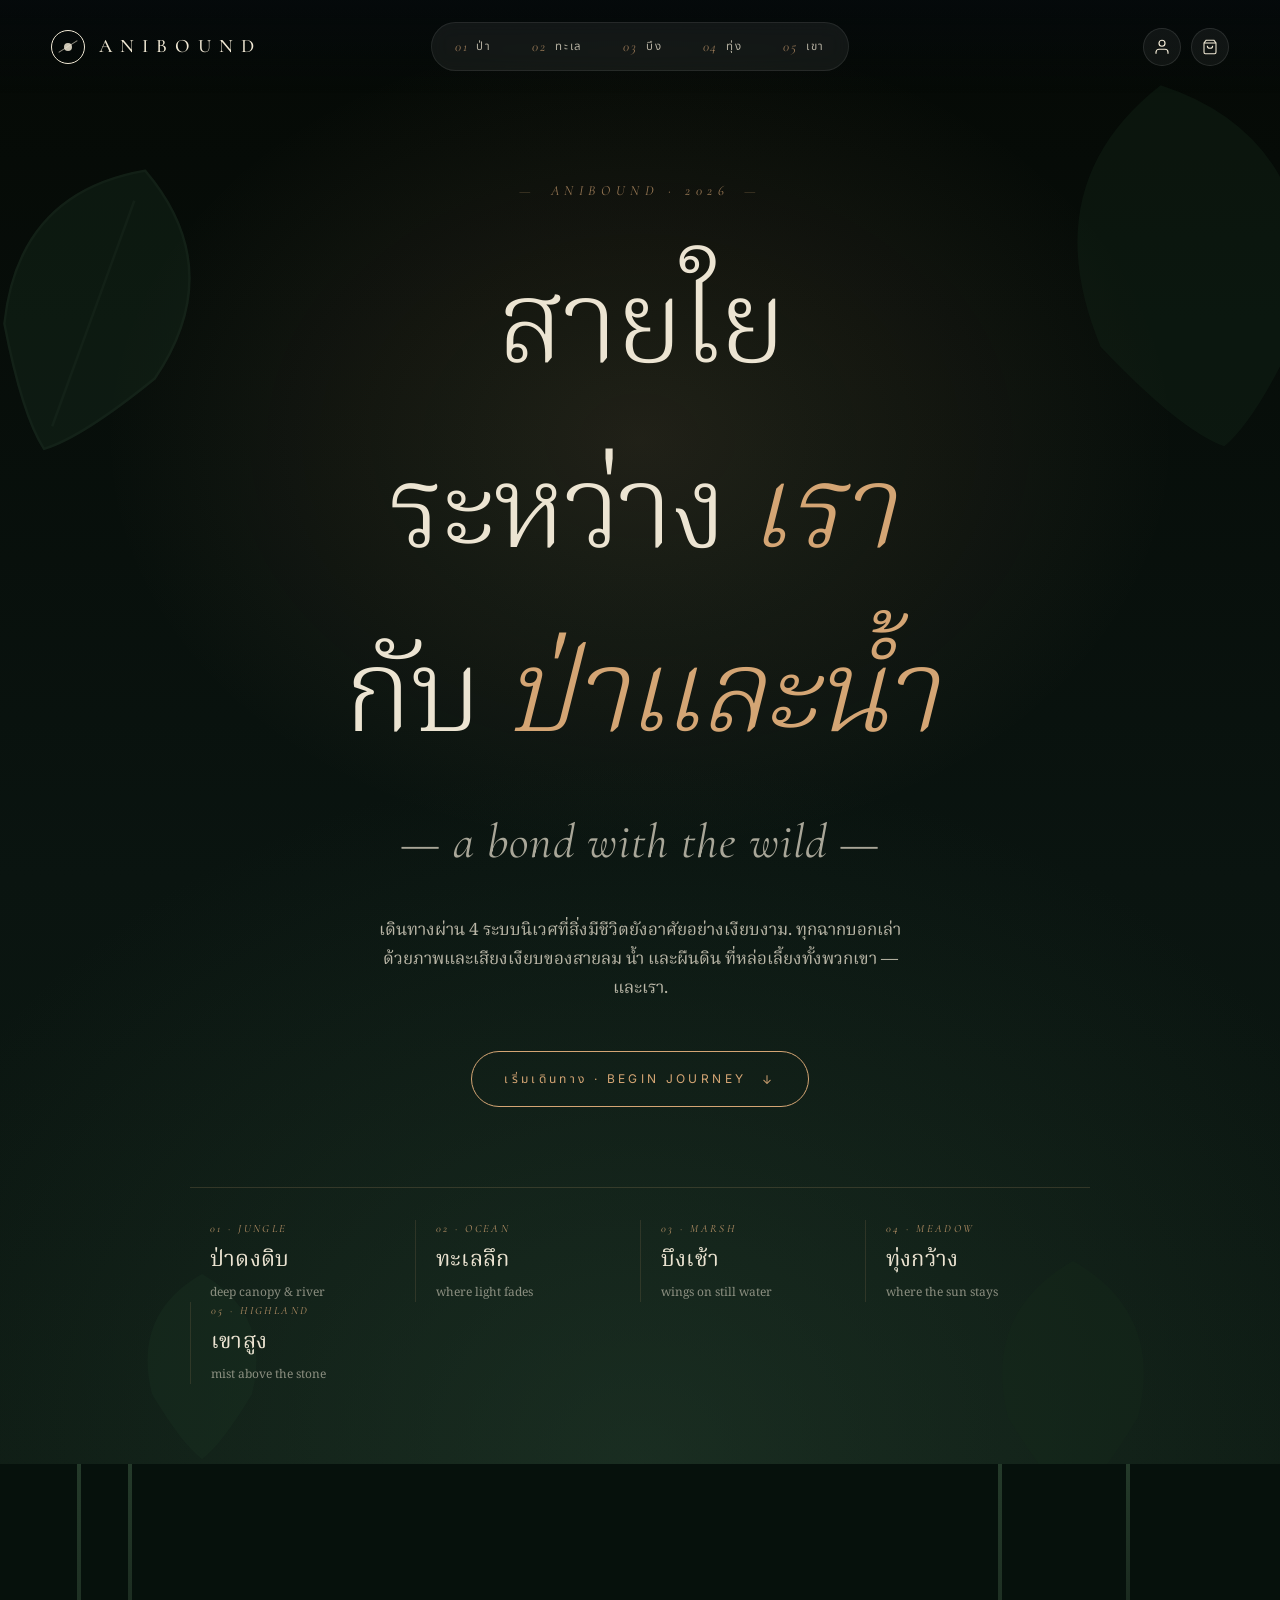
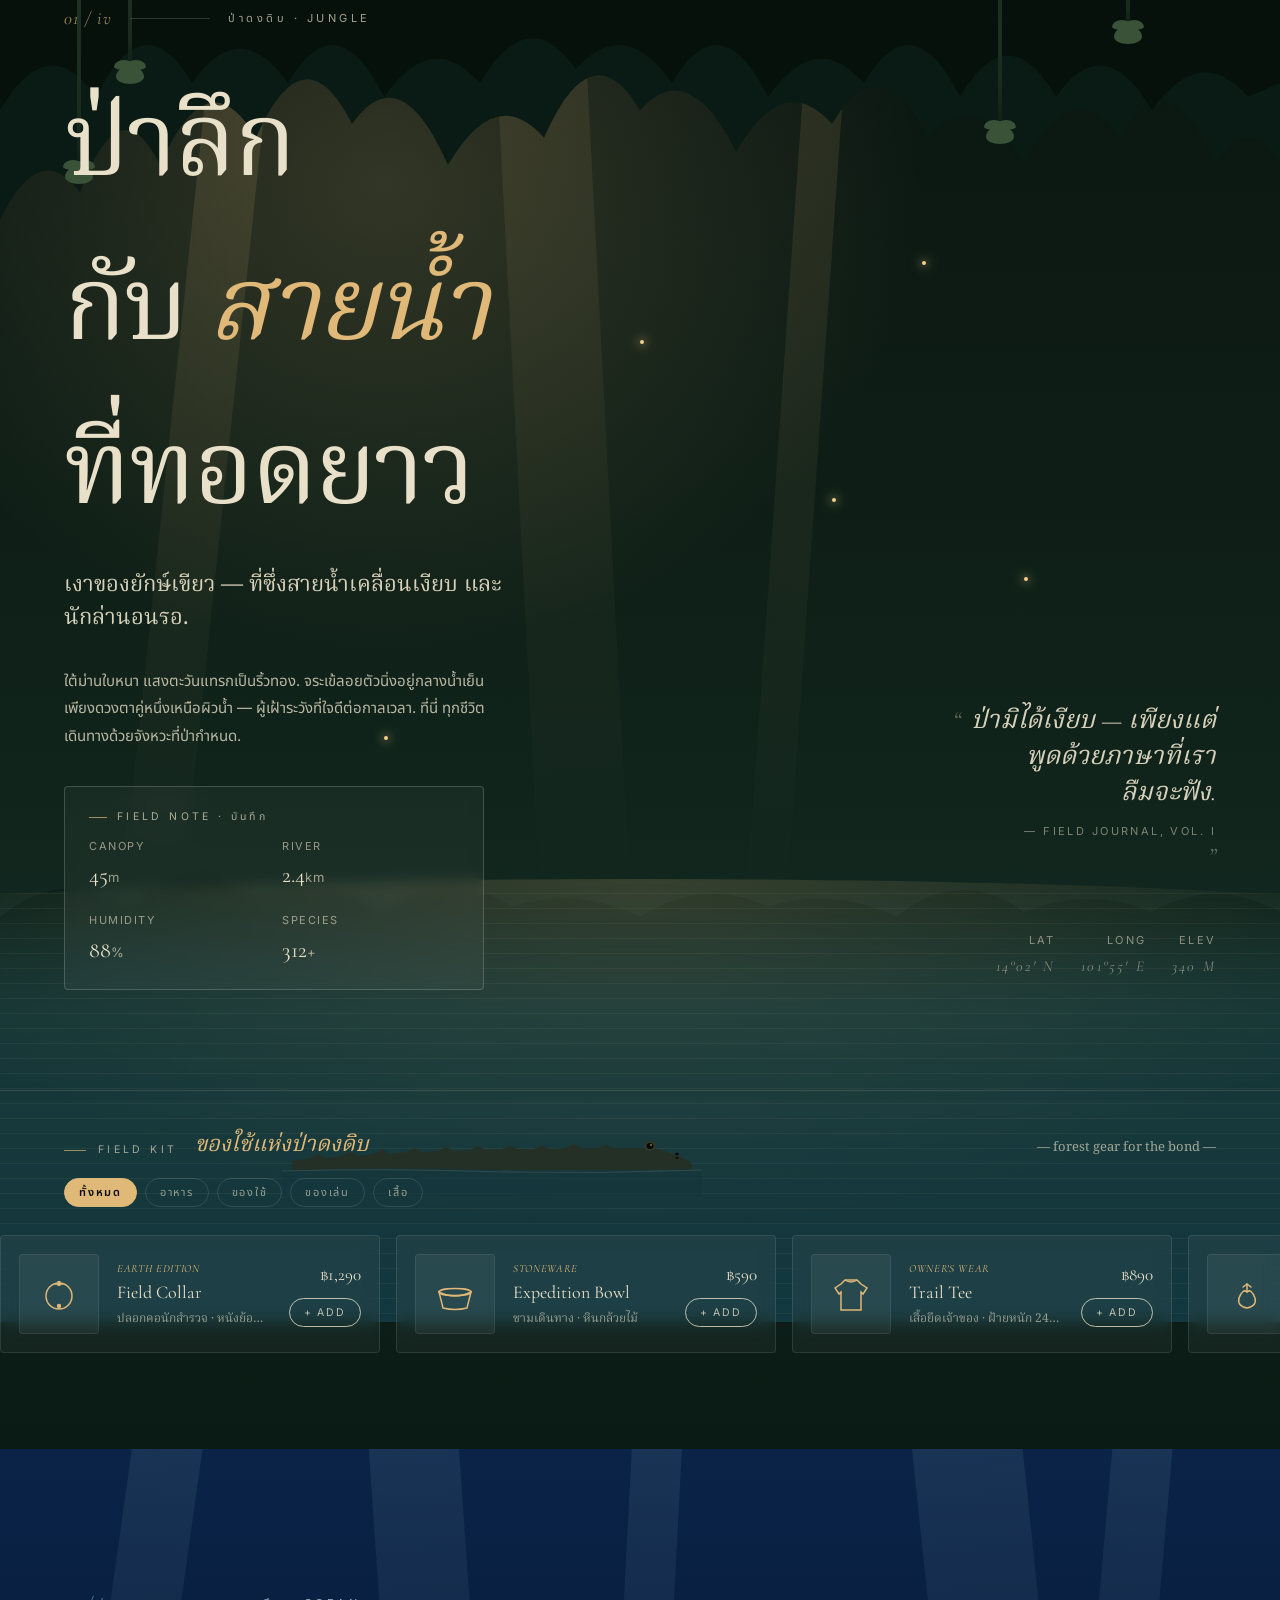
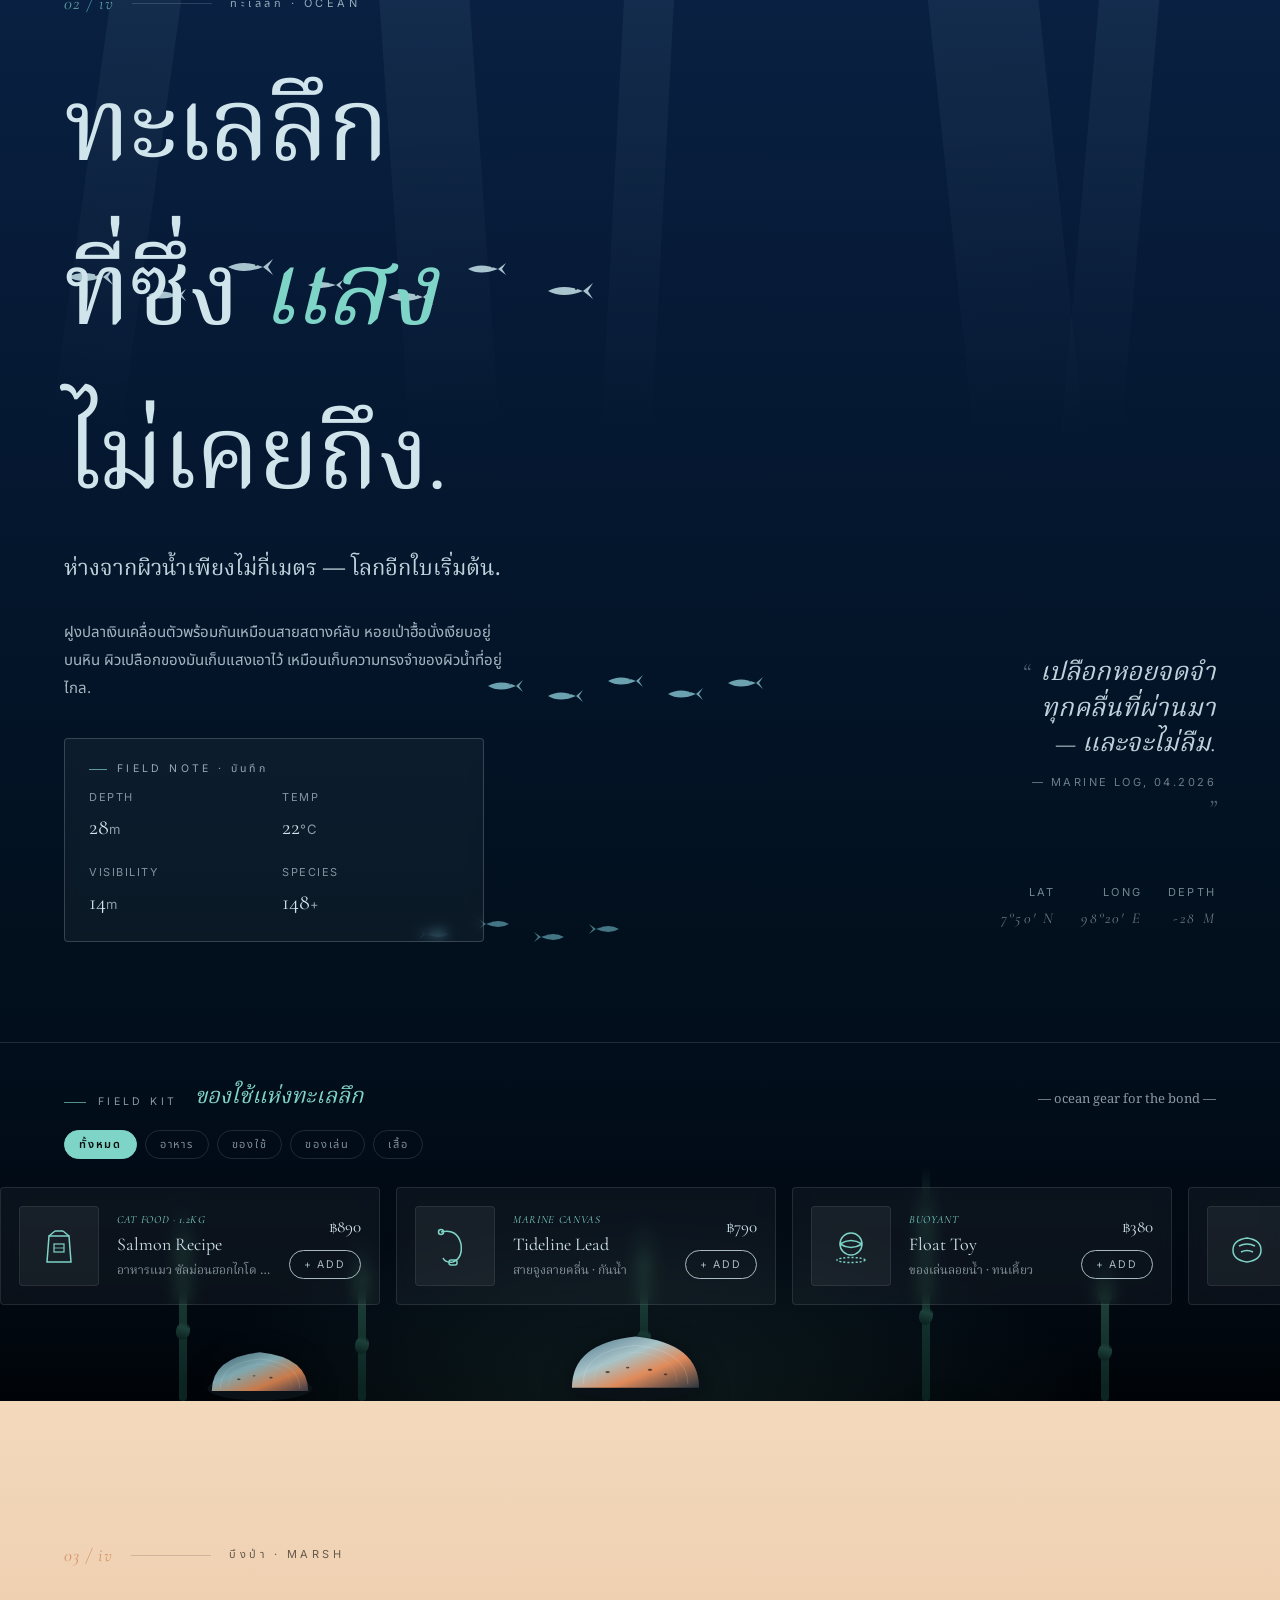
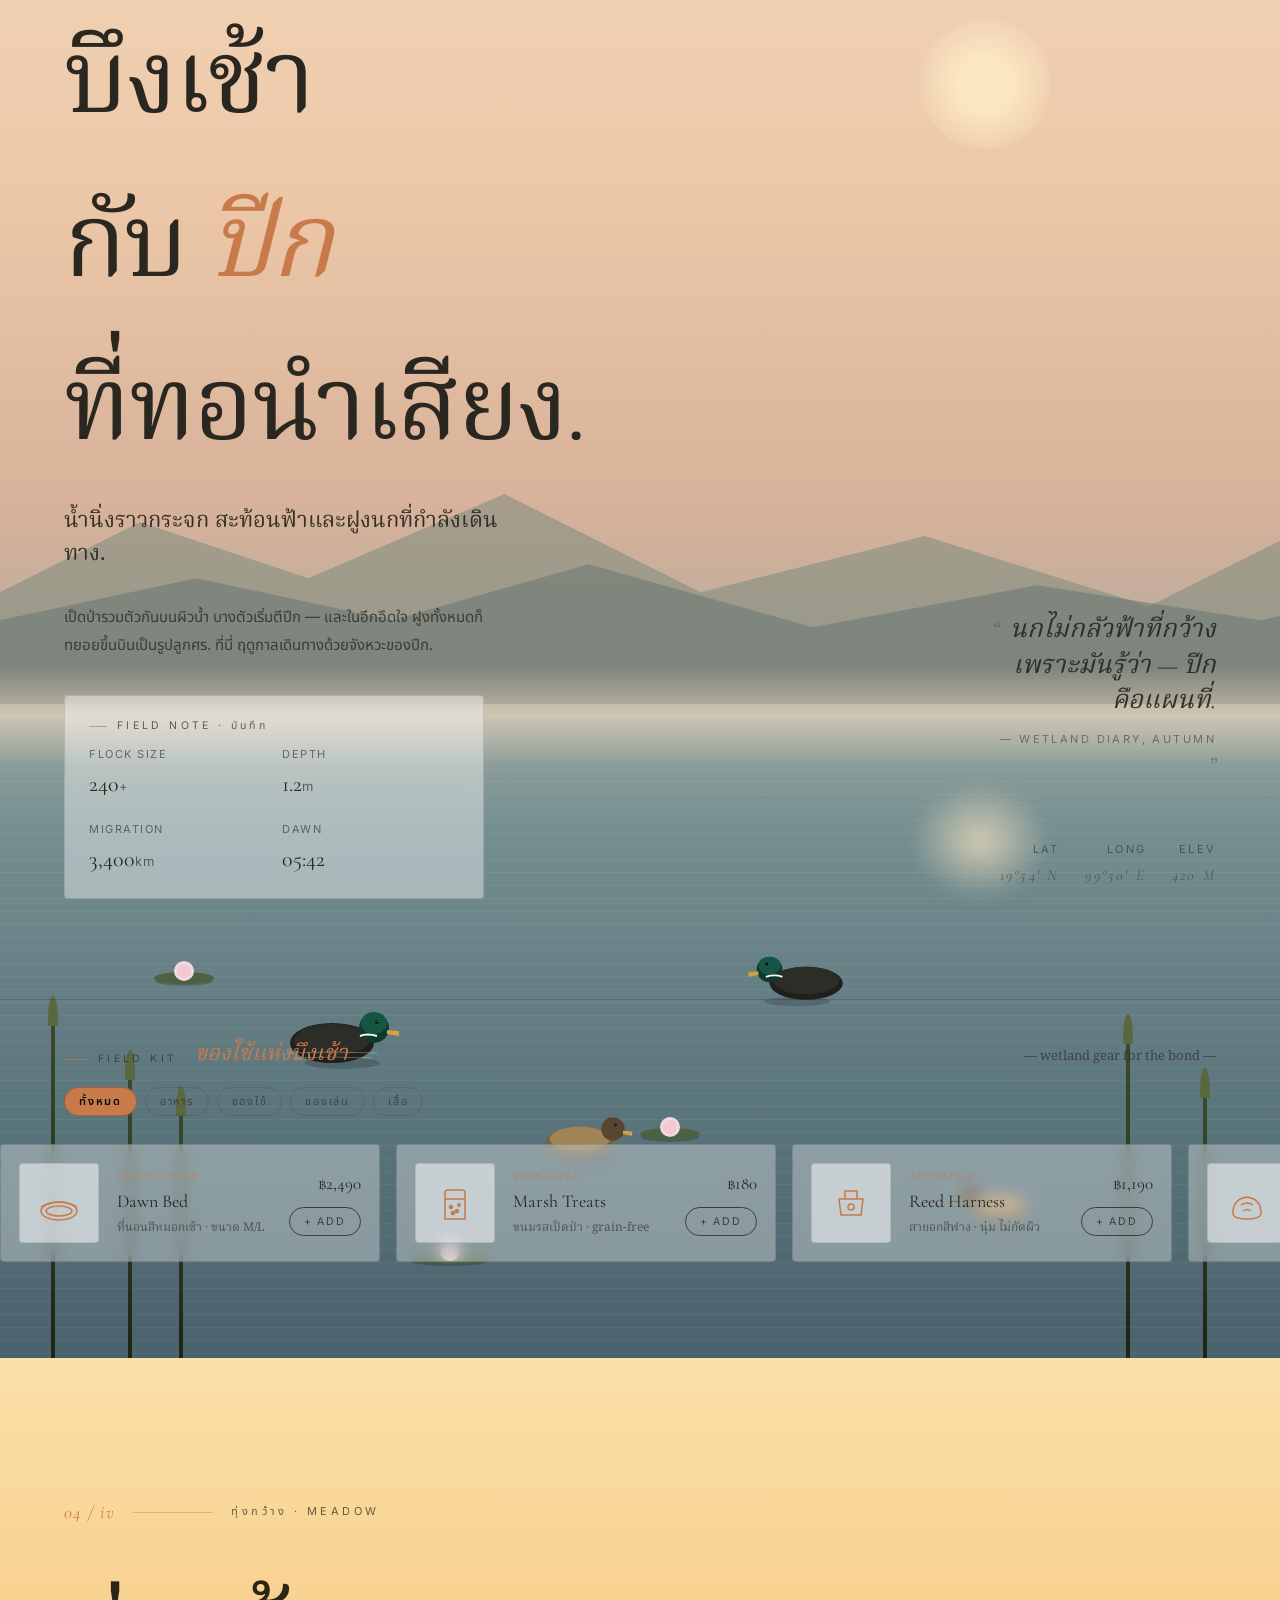
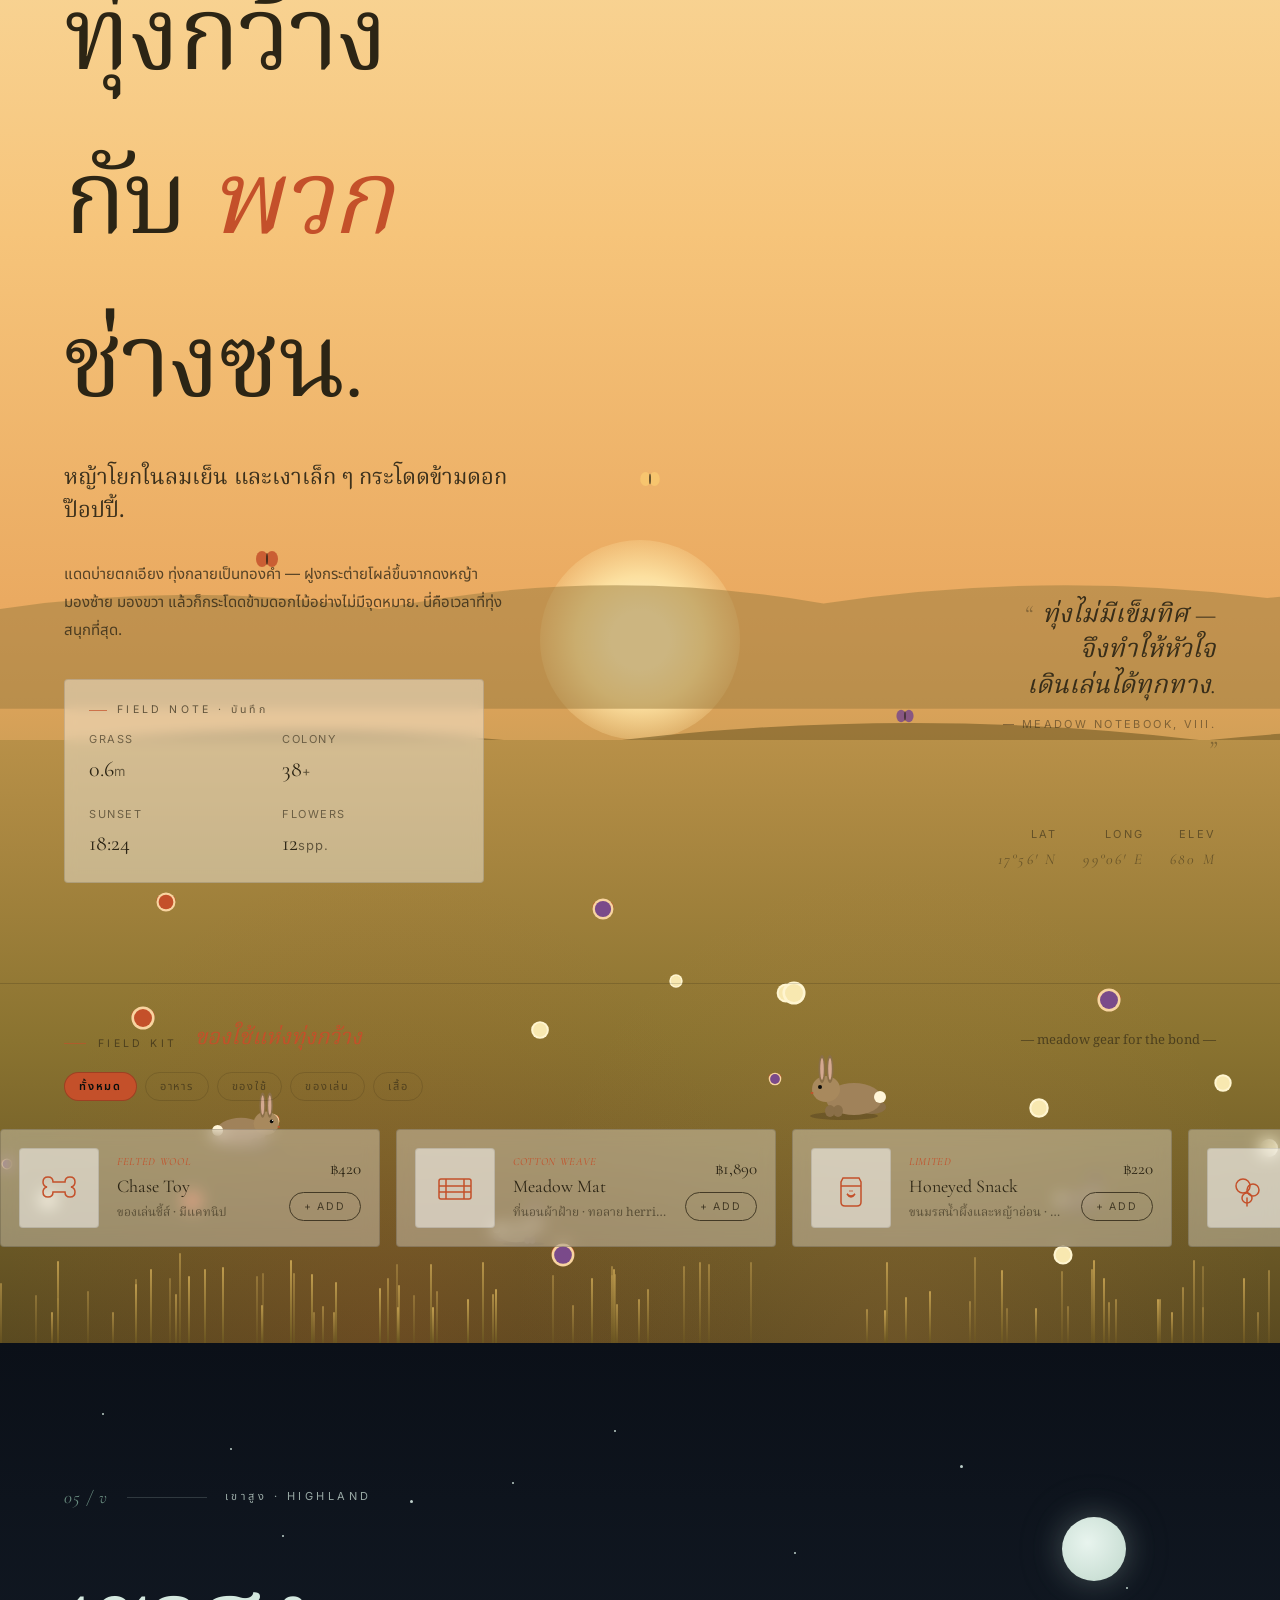
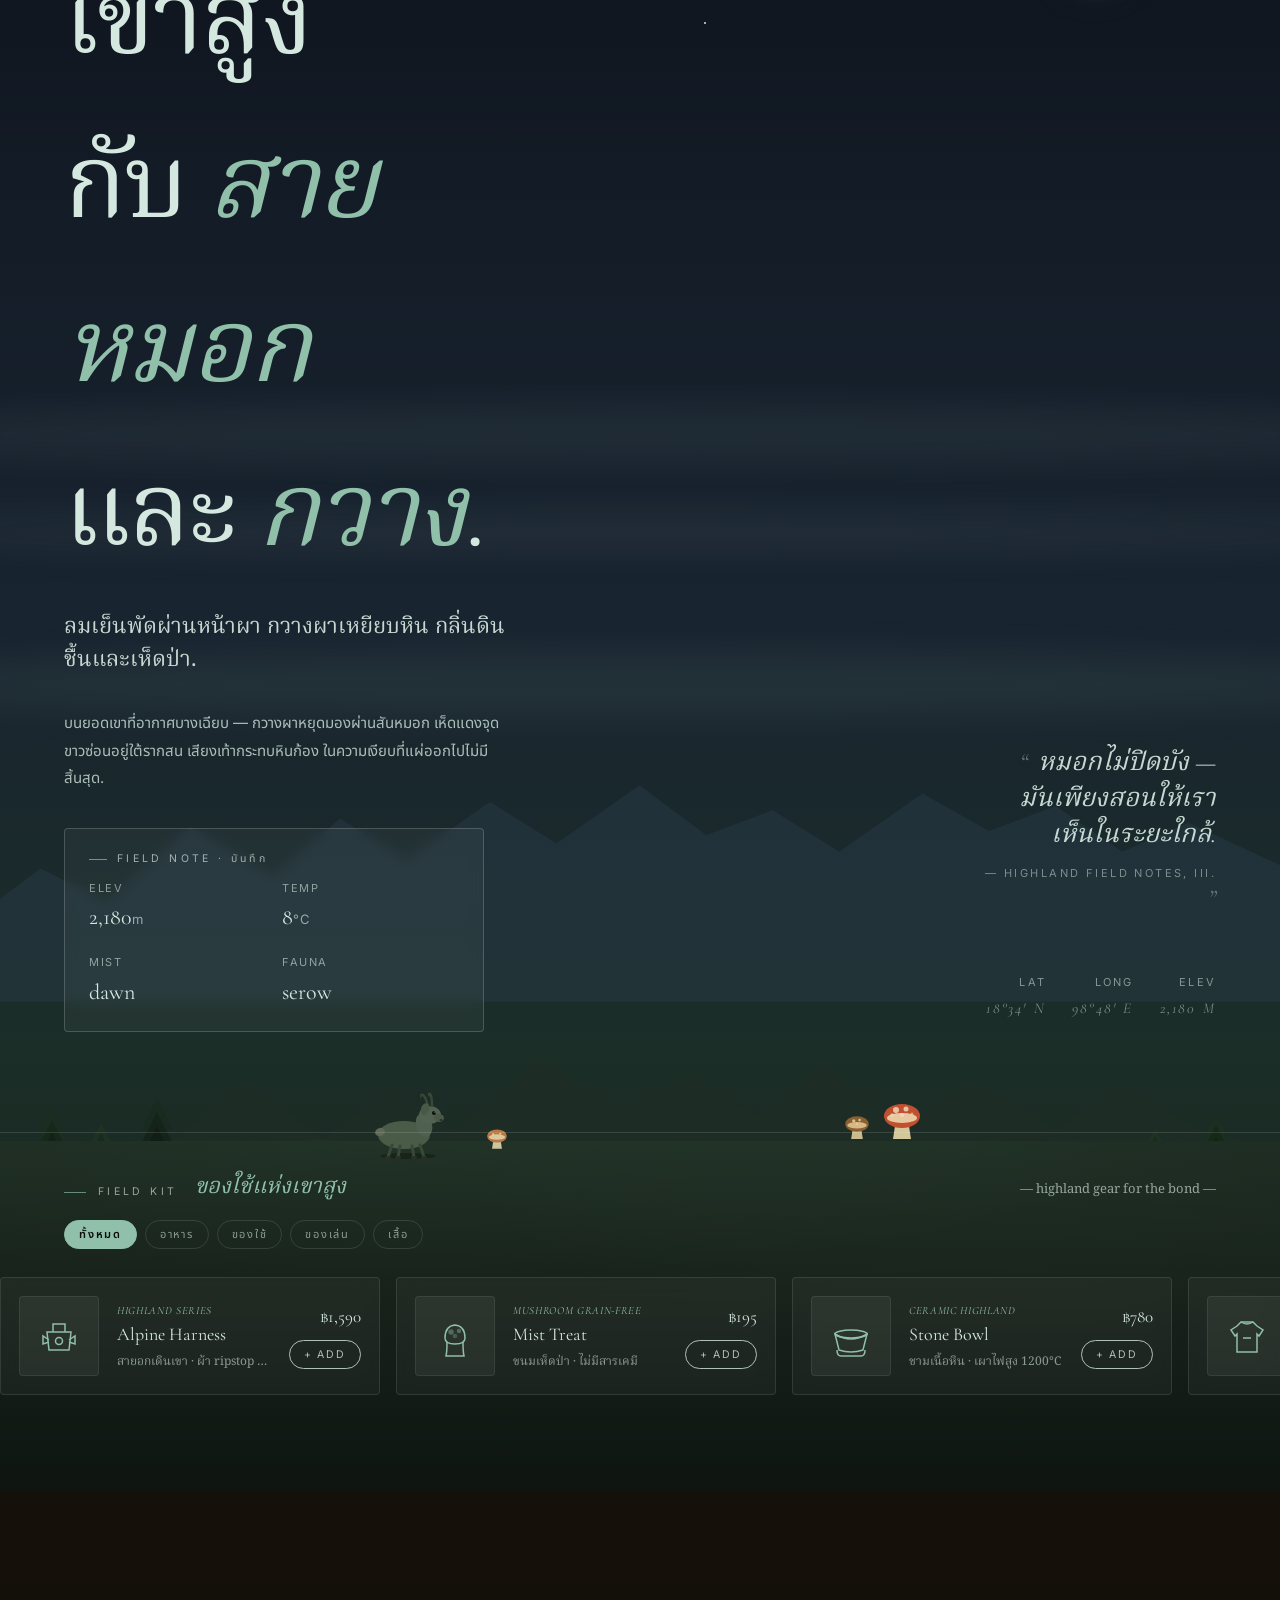
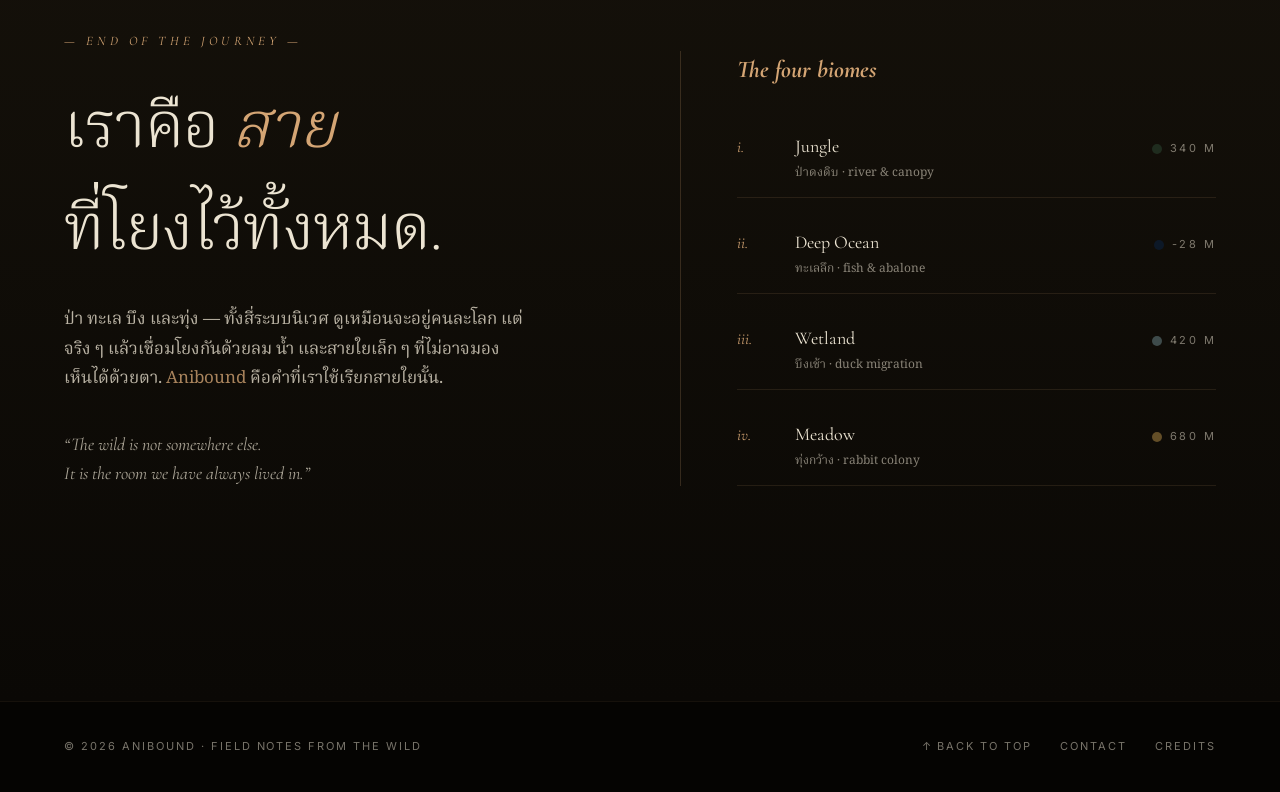
==== commit aaa9f0c5: "Add Scene 5: Highland (เขาสูง) with serow, mushrooms, mist, pine trees - Dark slate-blue night sky w" ====
--- a/index.html
+++ b/index.html
@@ -1699,6 +1699,116 @@
   .cart-toast .dot { width: 6px; height: 6px; border-radius: 50%; background: #7fc77f; box-shadow: 0 0 8px #7fc77f; }
   .cart-toast .it { font-family: var(--serif); font-style: italic; color: #d4a574; }
 
+  /* ─────────── SCENE 5: HIGHLAND ─────────── */
+  #highland {
+    --scene-bg: #161e28;
+    --scene-accent: #90bfaa;
+    background: linear-gradient(180deg,
+      #0b1018 0%,
+      #131b26 25%,
+      #182430 50%,
+      #1c2e28 75%,
+      #162018 100%);
+    color: #d4e8df;
+  }
+  #highland.scene { color: #d4e8df; }
+
+  /* Stars */
+  .hl-star {
+    position: absolute; border-radius: 50%;
+    background: rgba(220,240,232,0.85);
+    animation: hlTwinkle var(--d,3s) ease-in-out infinite alternate;
+    pointer-events: none;
+  }
+  @keyframes hlTwinkle {
+    from { opacity: 0.15; transform: scale(0.8); }
+    to   { opacity: 0.9;  transform: scale(1.2); }
+  }
+
+  /* Far mountain range */
+  .hl-peak-far {
+    position: absolute; bottom: 28%; left: -2%; right: -2%; z-index: 1;
+    pointer-events: none; opacity: 0.45;
+  }
+  /* Near mountain range */
+  .hl-peak-near {
+    position: absolute; bottom: 14%; left: -2%; right: -2%; z-index: 2;
+    pointer-events: none; opacity: 0.75;
+  }
+  /* Rocky ground */
+  .hl-ground {
+    position: absolute; bottom: 0; left: 0; right: 0; height: 20%;
+    background: linear-gradient(180deg, #1e2c22 0%, #151e18 60%, #0e1510 100%);
+    z-index: 5;
+  }
+  .hl-ground::before {
+    content: ''; position: absolute; inset: 0;
+    background: radial-gradient(ellipse 60% 40% at 30% 0%, rgba(100,160,120,0.06),transparent),
+                radial-gradient(ellipse 40% 60% at 75% 0%, rgba(80,120,100,0.06),transparent);
+  }
+
+  /* Mist layers */
+  .hl-mist {
+    position: absolute; left: -15%; right: -15%; z-index: 3;
+    height: 50px; border-radius: 50%;
+    background: rgba(200,225,215,0.06);
+    filter: blur(18px);
+    pointer-events: none;
+    animation: hlMist var(--d,20s) ease-in-out infinite alternate;
+  }
+  @keyframes hlMist {
+    from { transform: translateX(-6%) scaleX(1);   opacity: var(--oa,0.6); }
+    to   { transform: translateX(6%)  scaleX(1.08); opacity: var(--ob,0.25); }
+  }
+
+  /* Pine trees */
+  .hl-pine {
+    position: absolute; bottom: 18%; z-index: 4; pointer-events: none;
+  }
+  .hl-pine svg { display: block; }
+
+  /* Serow (กวางผา) */
+  .hl-serow {
+    position: absolute; z-index: 6; pointer-events: none;
+    animation: hlSerGraze 5s ease-in-out infinite alternate;
+  }
+  @keyframes hlSerGraze {
+    from { transform: translateX(0) scaleX(1); }
+    to   { transform: translateX(12px) scaleX(1); }
+  }
+
+  /* Mushrooms */
+  .hl-shroom {
+    position: absolute; z-index: 6; pointer-events: none;
+    animation: hlShroomBob var(--d,4s) ease-in-out infinite alternate;
+  }
+  @keyframes hlShroomBob {
+    from { transform: translateY(0); }
+    to   { transform: translateY(-3px); }
+  }
+
+  /* Rocks */
+  .hl-rock {
+    position: absolute; bottom: 19%; z-index: 5;
+    border-radius: 40% 50% 30% 45%;
+    pointer-events: none;
+    background: #2a3830;
+  }
+
+  /* Moon */
+  .hl-moon {
+    position: absolute; top: 10%; right: 12%; z-index: 1;
+    width: 64px; height: 64px; border-radius: 50%;
+    background: radial-gradient(circle at 40% 40%, #e8f4ee, #c0d8cc);
+    box-shadow: 0 0 30px rgba(192,216,204,0.25), 0 0 60px rgba(192,216,204,0.1);
+    pointer-events: none;
+    animation: hlMoonGlow 8s ease-in-out infinite alternate;
+  }
+  @keyframes hlMoonGlow {
+    from { box-shadow: 0 0 24px rgba(192,216,204,0.2), 0 0 50px rgba(192,216,204,0.08); }
+    to   { box-shadow: 0 0 40px rgba(192,216,204,0.35), 0 0 80px rgba(192,216,204,0.15); }
+  }
+
   /* ─────────── Product Detail Modal ─────────── */
   .pd-overlay {
     position: fixed; inset: 0; background: rgba(0,0,0,0.75);
@@ -1830,6 +1940,7 @@
     <button data-target="sea"><span class="num">02</span><span>ทะเล</span></button>
     <button data-target="wetland"><span class="num">03</span><span>บึง</span></button>
     <button data-target="meadow"><span class="num">04</span><span>ทุ่ง</span></button>
+    <button data-target="highland"><span class="num">05</span><span>เขา</span></button>
   </nav>
   <div class="nav-actions">
     <!-- Profile button (login link when logged out, dropdown when logged in) -->
@@ -1934,6 +2045,11 @@
         <span class="bt">ทุ่งกว้าง</span>
         <span class="bs">where the sun stays</span>
       </div>
+      <div class="bcell">
+        <span class="bn">05 · highland</span>
+        <span class="bt">เขาสูง</span>
+        <span class="bs">mist above the stone</span>
+      </div>
     </div>
   </div>
 </section>
@@ -3107,6 +3223,345 @@
 </section>
 
 
+<!-- ─────────── SCENE 5: HIGHLAND ─────────── -->
+<section id="highland" class="scene" data-scene="highland" data-nav="dark">
+  <div class="backdrop">
+
+    <!-- Moon -->
+    <div class="hl-moon"></div>
+
+    <!-- Stars -->
+    <div class="hl-star" style="width:2px;height:2px;top:6%;left:18%;--d:2.4s"></div>
+    <div class="hl-star" style="width:3px;height:3px;top:9%;left:32%;--d:3.1s"></div>
+    <div class="hl-star" style="width:2px;height:2px;top:5%;left:48%;--d:2.7s"></div>
+    <div class="hl-star" style="width:2px;height:2px;top:12%;left:62%;--d:4s"></div>
+    <div class="hl-star" style="width:3px;height:3px;top:7%;left:75%;--d:2.2s"></div>
+    <div class="hl-star" style="width:2px;height:2px;top:14%;left:88%;--d:3.6s"></div>
+    <div class="hl-star" style="width:2px;height:2px;top:4%;left:8%;--d:5s"></div>
+    <div class="hl-star" style="width:1.5px;height:1.5px;top:16%;left:55%;--d:2.9s"></div>
+    <div class="hl-star" style="width:2px;height:2px;top:8%;left:40%;--d:3.8s"></div>
+    <div class="hl-star" style="width:2px;height:2px;top:11%;left:22%;--d:4.5s"></div>
+
+    <!-- Far mountains -->
+    <svg class="hl-peak-far" viewBox="0 0 1600 300" preserveAspectRatio="none">
+      <path d="M0 300 L0 200 L80 140 L160 180 L260 90 L360 150 L440 80 L520 130 L620 60 L700 110 L800 40 L880 100 L960 70 L1040 120 L1140 50 L1220 95 L1300 65 L1380 120 L1460 85 L1600 150 L1600 300 Z"
+            fill="#2a3c4a" />
+    </svg>
+
+    <!-- Near mountains -->
+    <svg class="hl-peak-near" viewBox="0 0 1600 300" preserveAspectRatio="none">
+      <path d="M0 300 L0 220 L100 160 L200 210 L320 100 L420 170 L500 110 L580 160 L680 70 L780 140 L860 90 L940 145 L1020 80 L1120 150 L1200 100 L1300 160 L1380 105 L1460 155 L1600 190 L1600 300 Z"
+            fill="#1e2e26" />
+    </svg>
+
+    <!-- Mist layers -->
+    <div class="hl-mist" style="top:38%;height:55px;--d:22s;--oa:0.5;--ob:0.2"></div>
+    <div class="hl-mist" style="top:44%;height:40px;--d:17s;--oa:0.4;--ob:0.15"></div>
+    <div class="hl-mist" style="top:52%;height:65px;--d:26s;--oa:0.35;--ob:0.1"></div>
+
+    <!-- Pine trees -->
+    <div class="hl-pine" style="left:3%">
+      <svg width="28" height="70" viewBox="0 0 28 70" fill="none">
+        <polygon points="14,2 28,30 0,30" fill="#1a2e20" opacity="0.9"/>
+        <polygon points="14,14 28,42 0,42" fill="#162818" opacity="0.9"/>
+        <polygon points="14,26 28,58 0,58" fill="#122214" opacity="0.95"/>
+        <rect x="11" y="58" width="6" height="12" fill="#0e1c10"/>
+      </svg>
+    </div>
+    <div class="hl-pine" style="left:7%">
+      <svg width="22" height="55" viewBox="0 0 22 55" fill="none">
+        <polygon points="11,2 22,22 0,22" fill="#1e3224"/>
+        <polygon points="11,12 22,34 0,34" fill="#182c1e"/>
+        <polygon points="11,22 22,46 0,46" fill="#142618"/>
+        <rect x="8" y="46" width="5" height="9" fill="#101e12"/>
+      </svg>
+    </div>
+    <div class="hl-pine" style="left:11%">
+      <svg width="32" height="80" viewBox="0 0 32 80" fill="none">
+        <polygon points="16,2 32,34 0,34" fill="#192a1e" opacity="0.95"/>
+        <polygon points="16,16 32,48 0,48" fill="#15241a"/>
+        <polygon points="16,30 32,64 0,64" fill="#111e16"/>
+        <rect x="13" y="64" width="7" height="16" fill="#0d1812"/>
+      </svg>
+    </div>
+    <div class="hl-pine" style="right:4%">
+      <svg width="26" height="65" viewBox="0 0 26 65" fill="none">
+        <polygon points="13,2 26,28 0,28" fill="#1b2e22"/>
+        <polygon points="13,14 26,40 0,40" fill="#162818"/>
+        <polygon points="13,26 26,54 0,54" fill="#122214"/>
+        <rect x="10" y="54" width="5" height="11" fill="#0e1c10"/>
+      </svg>
+    </div>
+    <div class="hl-pine" style="right:9%">
+      <svg width="20" height="50" viewBox="0 0 20 50" fill="none">
+        <polygon points="10,2 20,20 0,20" fill="#1e3224"/>
+        <polygon points="10,10 20,30 0,30" fill="#182c1e"/>
+        <polygon points="10,20 20,42 0,42" fill="#142618"/>
+        <rect x="7" y="42" width="5" height="8" fill="#101e12"/>
+      </svg>
+    </div>
+
+    <!-- Rocks -->
+    <div class="hl-rock" style="width:70px;height:28px;left:20%;bottom:18%;border-radius:45% 55% 40% 50%"></div>
+    <div class="hl-rock" style="width:45px;height:20px;left:23%;bottom:19%;background:#222e28;border-radius:50% 40% 55% 35%"></div>
+    <div class="hl-rock" style="width:90px;height:32px;right:22%;bottom:18%;border-radius:40% 55% 35% 50%"></div>
+    <div class="hl-rock" style="width:55px;height:22px;right:18%;bottom:19%;background:#1e2a24;border-radius:55% 40% 50% 45%"></div>
+
+    <!-- กวางผา (Serow) -->
+    <svg class="hl-serow" style="bottom:19%;left:28%;width:100px;height:70px" viewBox="0 0 100 70" aria-label="กวางผา">
+      <!-- shadow -->
+      <ellipse cx="50" cy="67" rx="28" ry="3" fill="#0a1208" opacity="0.4"/>
+      <!-- body -->
+      <ellipse cx="46" cy="46" rx="26" ry="14" fill="#4a5c48"/>
+      <!-- neck -->
+      <ellipse cx="66" cy="36" rx="8" ry="12" fill="#506050" transform="rotate(-15 66 36)"/>
+      <!-- head -->
+      <ellipse cx="72" cy="26" rx="11" ry="9" fill="#526252"/>
+      <!-- snout -->
+      <ellipse cx="81" cy="29" rx="5" ry="4" fill="#4a5848"/>
+      <!-- horns -->
+      <path d="M70 18 Q68 8 65 6" stroke="#3a4838" stroke-width="2.5" fill="none" stroke-linecap="round"/>
+      <path d="M74 17 Q74 7 72 5" stroke="#3a4838" stroke-width="2.5" fill="none" stroke-linecap="round"/>
+      <!-- horn tips curve back -->
+      <path d="M65 6 Q62 4 63 8" stroke="#3a4838" stroke-width="1.5" fill="none" stroke-linecap="round"/>
+      <path d="M72 5 Q70 3 71 7" stroke="#3a4838" stroke-width="1.5" fill="none" stroke-linecap="round"/>
+      <!-- ear -->
+      <ellipse cx="67" cy="20" rx="4" ry="6" fill="#4a5848" transform="rotate(20 67 20)"/>
+      <!-- eye -->
+      <circle cx="76" cy="24" r="2" fill="#0a100a"/>
+      <circle cx="77" cy="23" r="0.6" fill="#fff" opacity="0.8"/>
+      <!-- nose -->
+      <ellipse cx="83" cy="31" rx="1.5" ry="1" fill="#2a3028"/>
+      <!-- legs -->
+      <line x1="34" y1="56" x2="30" y2="68" stroke="#3a4838" stroke-width="3" stroke-linecap="round"/>
+      <line x1="42" y1="57" x2="40" y2="68" stroke="#3a4838" stroke-width="3" stroke-linecap="round"/>
+      <line x1="54" y1="57" x2="56" y2="68" stroke="#3a4838" stroke-width="3" stroke-linecap="round"/>
+      <line x1="62" y1="56" x2="66" y2="68" stroke="#3a4838" stroke-width="3" stroke-linecap="round"/>
+      <!-- hooves -->
+      <ellipse cx="30" cy="68.5" rx="3" ry="1.5" fill="#2a3028"/>
+      <ellipse cx="40" cy="68.5" rx="3" ry="1.5" fill="#2a3028"/>
+      <ellipse cx="56" cy="68.5" rx="3" ry="1.5" fill="#2a3028"/>
+      <ellipse cx="66" cy="68.5" rx="3" ry="1.5" fill="#2a3028"/>
+      <!-- tail -->
+      <ellipse cx="22" cy="43" rx="5" ry="4" fill="#606858" transform="rotate(-20 22 43)"/>
+    </svg>
+
+    <!-- เห็ด (Mushrooms) -->
+    <svg class="hl-shroom" style="bottom:20%;right:28%;width:40px;height:50px;--d:3.5s" viewBox="0 0 40 50">
+      <!-- stem -->
+      <path d="M14 28 Q12 42 11 48 L29 48 Q28 42 26 28Z" fill="#d4c89a"/>
+      <!-- cap -->
+      <ellipse cx="20" cy="25" rx="18" ry="12" fill="#c05030"/>
+      <!-- cap underside -->
+      <ellipse cx="20" cy="27" rx="15" ry="5" fill="#e8c8a0"/>
+      <!-- spots -->
+      <circle cx="14" cy="19" r="3" fill="#f0e0c0" opacity="0.8"/>
+      <circle cx="24" cy="18" r="2.5" fill="#f0e0c0" opacity="0.8"/>
+      <circle cx="20" cy="24" r="2" fill="#f0e0c0" opacity="0.7"/>
+      <circle cx="10" cy="24" r="1.8" fill="#f0e0c0" opacity="0.6"/>
+      <circle cx="30" cy="23" r="1.5" fill="#f0e0c0" opacity="0.6"/>
+    </svg>
+    <svg class="hl-shroom" style="bottom:20%;right:32%;width:26px;height:34px;--d:5s" viewBox="0 0 40 50">
+      <path d="M14 28 Q12 42 11 48 L29 48 Q28 42 26 28Z" fill="#c8bc8e"/>
+      <ellipse cx="20" cy="25" rx="18" ry="12" fill="#8a6030"/>
+      <ellipse cx="20" cy="27" rx="15" ry="5" fill="#d8b888"/>
+      <circle cx="15" cy="20" r="2.5" fill="#f0d8a0" opacity="0.8"/>
+      <circle cx="24" cy="19" r="2" fill="#f0d8a0" opacity="0.8"/>
+      <circle cx="20" cy="25" r="1.5" fill="#f0d8a0" opacity="0.6"/>
+    </svg>
+    <svg class="hl-shroom" style="bottom:19.5%;left:38%;width:22px;height:28px;--d:4.2s" viewBox="0 0 40 50">
+      <path d="M14 28 Q12 42 11 48 L29 48 Q28 42 26 28Z" fill="#cec4a0"/>
+      <ellipse cx="20" cy="25" rx="18" ry="12" fill="#b87840"/>
+      <ellipse cx="20" cy="27" rx="15" ry="5" fill="#dcc8a0"/>
+      <circle cx="13" cy="22" r="2" fill="#efe0b8" opacity="0.8"/>
+      <circle cx="26" cy="21" r="1.8" fill="#efe0b8" opacity="0.8"/>
+    </svg>
+
+    <!-- Rocky ground -->
+    <div class="hl-ground"></div>
+
+  </div><!-- /backdrop -->
+
+  <div class="copy">
+    <div class="copy-left">
+      <div class="meta">
+        <span class="scene-num">05 / v</span>
+        <span class="line"></span>
+        <span>เขาสูง · highland</span>
+      </div>
+      <h2>เขาสูง<br/>กับ <em>สายหมอก</em><br/>และ <em>กวาง</em>.</h2>
+      <p class="thai-sub">ลมเย็นพัดผ่านหน้าผา กวางผาเหยียบหิน กลิ่นดินชื้นและเห็ดป่า.</p>
+      <p class="body-copy">
+        บนยอดเขาที่อากาศบางเฉียบ — กวางผาหยุดมองผ่านสันหมอก
+        เห็ดแดงจุดขาวซ่อนอยู่ใต้รากสน เสียงเท้ากระทบหินก้อง
+        ในความเงียบที่แผ่ออกไปไม่มีสิ้นสุด.
+      </p>
+      <div class="field-card">
+        <div class="lbl">field note · บันทึก</div>
+        <div class="rows">
+          <div><div class="k">elev</div><div class="v">2,180<small>m</small></div></div>
+          <div><div class="k">temp</div><div class="v">8<small>°C</small></div></div>
+          <div><div class="k">mist</div><div class="v">dawn</div></div>
+          <div><div class="k">fauna</div><div class="v">serow</div></div>
+        </div>
+      </div>
+    </div>
+    <div class="copy-right">
+      <p class="quote">
+        หมอกไม่ปิดบัง —<br/>
+        มันเพียงสอนให้เรา<br/>เห็นในระยะใกล้.
+        <span class="quote-author">— highland field notes, iii.</span>
+      </p>
+      <div class="coord">
+        <div><div>lat</div><div class="v">18°34′ N</div></div>
+        <div><div>long</div><div class="v">98°48′ E</div></div>
+        <div><div>elev</div><div class="v">2,180 m</div></div>
+      </div>
+    </div>
+  </div>
+
+  <div class="field-kit">
+    <div class="fk-head">
+      <span class="lbl">field kit</span>
+      <span class="fk-title">ของใช้แห่งเขาสูง</span>
+      <span class="fk-sub">— highland gear for the bond —</span>
+    </div>
+    <div class="fk-cats">
+      <button class="fk-cat active" data-cat="all">ทั้งหมด</button>
+      <button class="fk-cat" data-cat="อาหาร">อาหาร</button>
+      <button class="fk-cat" data-cat="ของใช้">ของใช้</button>
+      <button class="fk-cat" data-cat="ของเล่น">ของเล่น</button>
+      <button class="fk-cat" data-cat="เสื้อ">เสื้อ</button>
+    </div>
+    <div class="fk-scroll-wrap">
+      <button class="fk-arrow prev" aria-label="Previous">&#8592;</button>
+      <button class="fk-arrow next" aria-label="Next">&#8594;</button>
+      <div class="fk-grid">
+
+        <div class="fk-card" data-id="h1" data-name="Alpine Harness" data-tag="Highland Series" data-th="สายอกเดินเขา" data-price="1590" data-cat="ของใช้">
+          <div class="fk-icon">
+            <svg viewBox="0 0 48 48" fill="none" stroke="currentColor" stroke-width="1.5">
+              <path d="M 12 20 L 36 20 L 34 38 L 14 38 Z"/>
+              <path d="M 18 20 L 18 12 L 30 12 L 30 20"/>
+              <circle cx="24" cy="29" r="3.5"/>
+              <path d="M 14 28 L 8 24 L 8 32 L 14 30"/>
+              <path d="M 34 28 L 40 24 L 40 32 L 34 30"/>
+            </svg>
+          </div>
+          <div class="fk-info">
+            <div class="fk-tag">Highland Series</div>
+            <div class="fk-name">Alpine Harness</div>
+            <div class="fk-th">สายอกเดินเขา · ผ้า ripstop กันน้ำ</div>
+          </div>
+          <div class="fk-add">
+            <div class="fk-price">฿1,590</div>
+            <button class="fk-add-btn">+ Add</button>
+          </div>
+        </div>
+
+        <div class="fk-card" data-id="h2" data-name="Mist Treat" data-tag="Mushroom grain-free" data-th="ขนมเห็ดป่า" data-price="195" data-cat="อาหาร">
+          <div class="fk-icon">
+            <svg viewBox="0 0 48 48" fill="none" stroke="currentColor" stroke-width="1.5">
+              <path d="M14 26 Q14 14 24 13 Q34 14 34 26 Q34 32 24 32 Q14 32 14 26Z"/>
+              <path d="M16 30 Q16 40 15 44 L33 44 Q32 40 32 30"/>
+              <circle cx="20" cy="20" r="2" fill="currentColor" opacity="0.4"/>
+              <circle cx="28" cy="19" r="1.5" fill="currentColor" opacity="0.4"/>
+              <circle cx="24" cy="24" r="1.5" fill="currentColor" opacity="0.3"/>
+            </svg>
+          </div>
+          <div class="fk-info">
+            <div class="fk-tag">Mushroom grain-free</div>
+            <div class="fk-name">Mist Treat</div>
+            <div class="fk-th">ขนมเห็ดป่า · ไม่มีสารเคมี</div>
+          </div>
+          <div class="fk-add">
+            <div class="fk-price">฿195</div>
+            <button class="fk-add-btn">+ Add</button>
+          </div>
+        </div>
+
+        <div class="fk-card" data-id="h3" data-name="Stone Bowl" data-tag="Ceramic highland" data-th="ชามหินเขา" data-price="780" data-cat="ของใช้">
+          <div class="fk-icon">
+            <svg viewBox="0 0 48 48" fill="none" stroke="currentColor" stroke-width="1.5">
+              <path d="M 8 22 Q 24 32 40 22 L 36 38 Q 24 42 12 38 Z"/>
+              <ellipse cx="24" cy="22" rx="16" ry="4"/>
+              <path d="M 10 38 Q 10 44 14 44 L 34 44 Q 38 44 38 38"/>
+            </svg>
+          </div>
+          <div class="fk-info">
+            <div class="fk-tag">Ceramic highland</div>
+            <div class="fk-name">Stone Bowl</div>
+            <div class="fk-th">ชามเนื้อหิน · เผาไฟสูง 1200°C</div>
+          </div>
+          <div class="fk-add">
+            <div class="fk-price">฿780</div>
+            <button class="fk-add-btn">+ Add</button>
+          </div>
+        </div>
+
+        <div class="fk-card" data-id="h4" data-name="Summit Tee" data-tag="Owner's Wear" data-th="เสื้อยอดดอย" data-price="1290" data-cat="เสื้อ">
+          <div class="fk-icon">
+            <svg viewBox="0 0 48 48" fill="none" stroke="currentColor" stroke-width="1.5">
+              <path d="M 14 14 L 18 10 L 30 10 L 34 14 L 40 18 L 36 24 L 34 22 L 34 40 L 14 40 L 14 22 L 12 24 L 8 18 Z"/>
+              <path d="M 18 10 Q 24 14 30 10"/>
+              <path d="M 20 26 L 28 26"/>
+            </svg>
+          </div>
+          <div class="fk-info">
+            <div class="fk-tag">Owner's Wear</div>
+            <div class="fk-name">Summit Tee</div>
+            <div class="fk-th">เสื้อยอดดอย · ผ้า merino ฝ้ายเขา</div>
+          </div>
+          <div class="fk-add">
+            <div class="fk-price">฿1,290</div>
+            <button class="fk-add-btn">+ Add</button>
+          </div>
+        </div>
+
+        <div class="fk-card" data-id="h5" data-name="Rock Toy" data-tag="Highland Play" data-th="ของเล่นก้อนหิน" data-price="360" data-cat="ของเล่น">
+          <div class="fk-icon">
+            <svg viewBox="0 0 48 48" fill="none" stroke="currentColor" stroke-width="1.5">
+              <path d="M24 8 Q38 14 40 28 Q40 40 24 42 Q8 40 8 28 Q8 16 24 8Z"/>
+              <path d="M16 28 Q20 22 28 26"/>
+              <path d="M22 34 Q24 30 28 32"/>
+            </svg>
+          </div>
+          <div class="fk-info">
+            <div class="fk-tag">Highland Play</div>
+            <div class="fk-name">Rock Toy</div>
+            <div class="fk-th">ของเล่นหินธรรมชาติ · เนื้อยางธรรมชาติ</div>
+          </div>
+          <div class="fk-add">
+            <div class="fk-price">฿360</div>
+            <button class="fk-add-btn">+ Add</button>
+          </div>
+        </div>
+
+        <div class="fk-card" data-id="h6" data-name="Fog Blanket" data-tag="Highland cotton" data-th="ผ้าห่มหมอก" data-price="2190" data-cat="ของใช้">
+          <div class="fk-icon">
+            <svg viewBox="0 0 48 48" fill="none" stroke="currentColor" stroke-width="1.5">
+              <path d="M 6 20 Q 6 16 10 16 Q 14 16 14 20 Q 18 16 22 20 Q 26 16 30 20 Q 34 16 38 20 Q 42 16 42 20 Q 42 24 38 24 Q 34 28 30 24 Q 26 28 22 24 Q 18 28 14 24 Q 10 28 6 24 Z"/>
+              <path d="M 10 28 Q 14 32 18 28 Q 22 32 26 28 Q 30 32 34 28 Q 38 32 42 28"/>
+              <path d="M 14 36 Q 18 40 22 36 Q 26 40 30 36 Q 34 40 38 36"/>
+            </svg>
+          </div>
+          <div class="fk-info">
+            <div class="fk-tag">Highland cotton</div>
+            <div class="fk-name">Fog Blanket</div>
+            <div class="fk-th">ผ้าห่มหมอก · ฝ้ายออร์แกนิคเนื้อหนา</div>
+          </div>
+          <div class="fk-add">
+            <div class="fk-price">฿2,190</div>
+            <button class="fk-add-btn">+ Add</button>
+          </div>
+        </div>
+
+      </div>
+    </div>
+  </div>
+</section>
+
+
 <!-- ─────────── OUTRO ─────────── -->
 <section id="outro" data-scene="outro" data-nav="dark">
   <div class="outro-inner">
@@ -3607,7 +4062,7 @@
   import { supabase, getSession, signOut } from './supabase-client.js'
 
   // ── Map: biome (DB) = scene id (HTML) — ค่าเหมือนกันทุกตัว ──────
-  const BIOME_SCENE = { jungle: 'jungle', sea: 'sea', wetland: 'wetland', meadow: 'meadow' }
+  const BIOME_SCENE = { jungle: 'jungle', sea: 'sea', wetland: 'wetland', meadow: 'meadow', highland: 'highland' }
   const CAT_TH = { food: 'อาหาร', toy: 'ของเล่น', care: 'ของใช้', acc: 'ของใช้', plant: 'ของใช้', home: 'ของใช้' }
 
   async function loadShopProducts() {
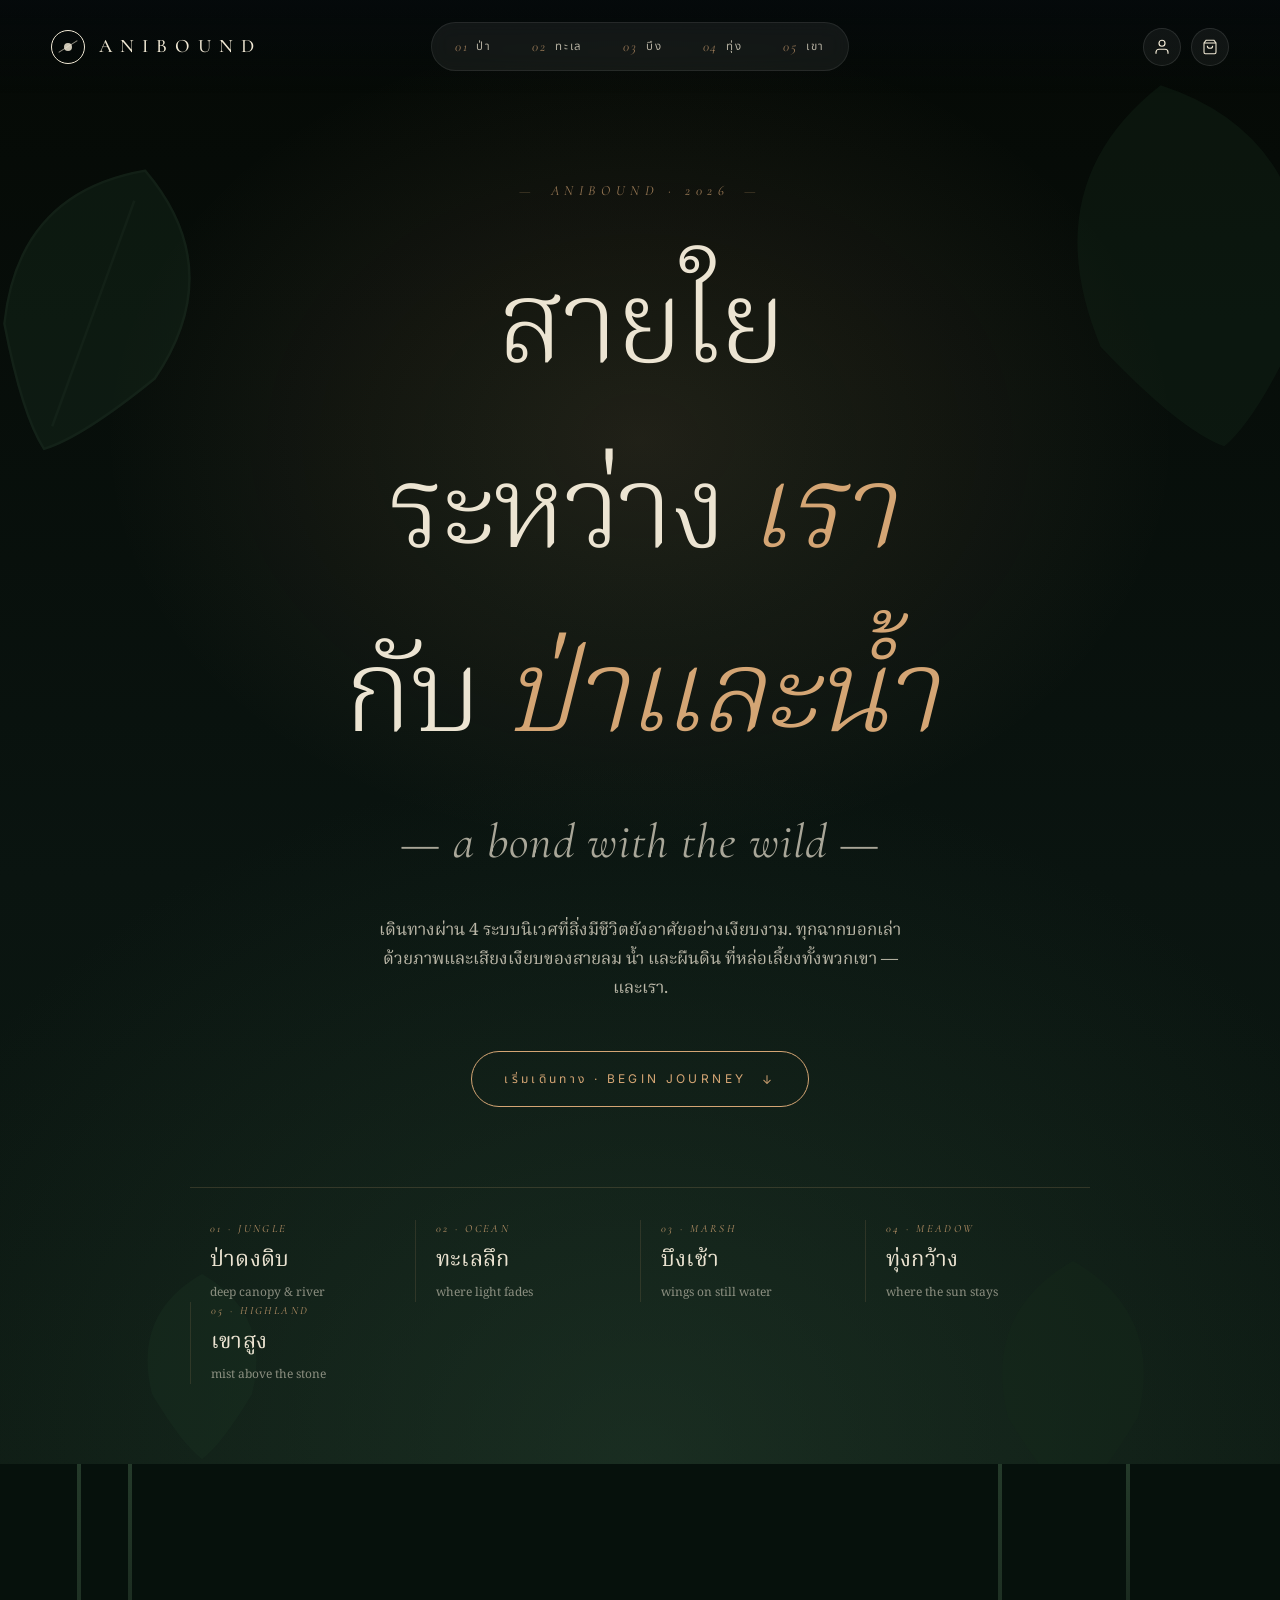
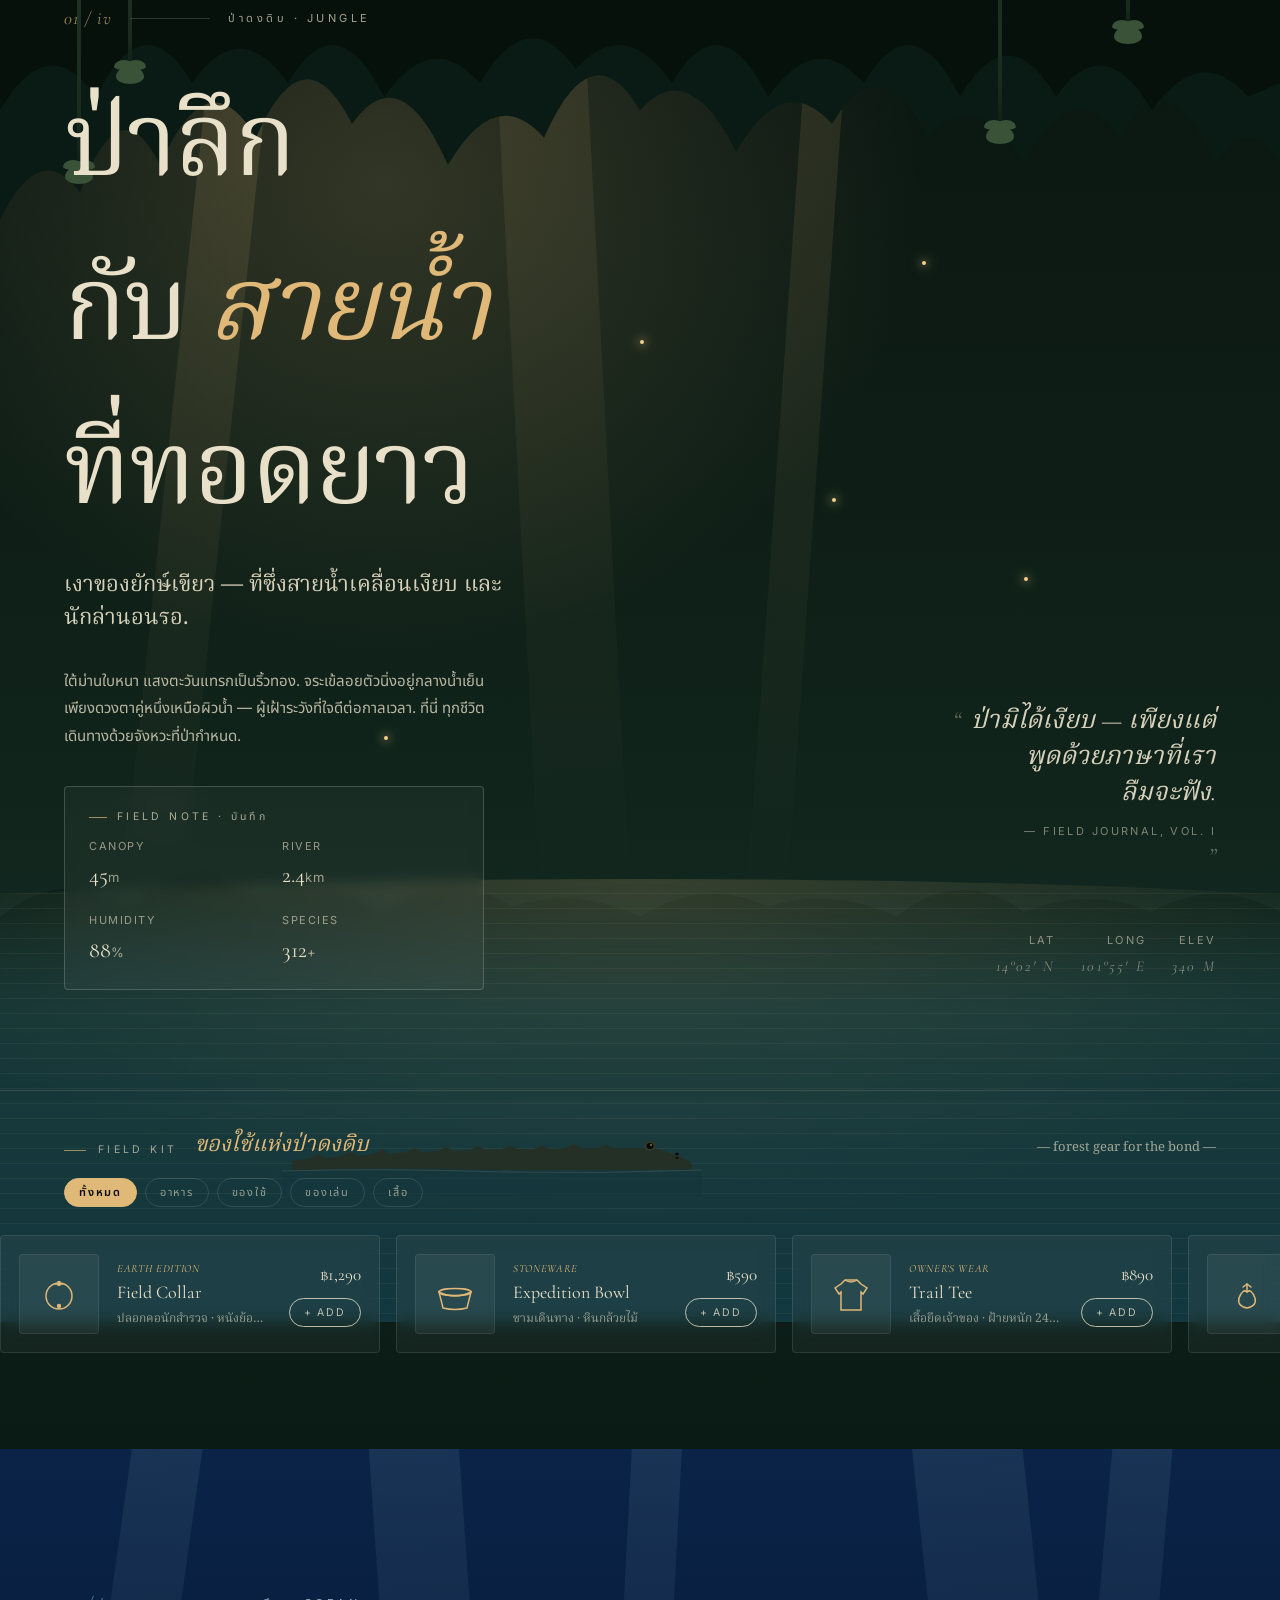
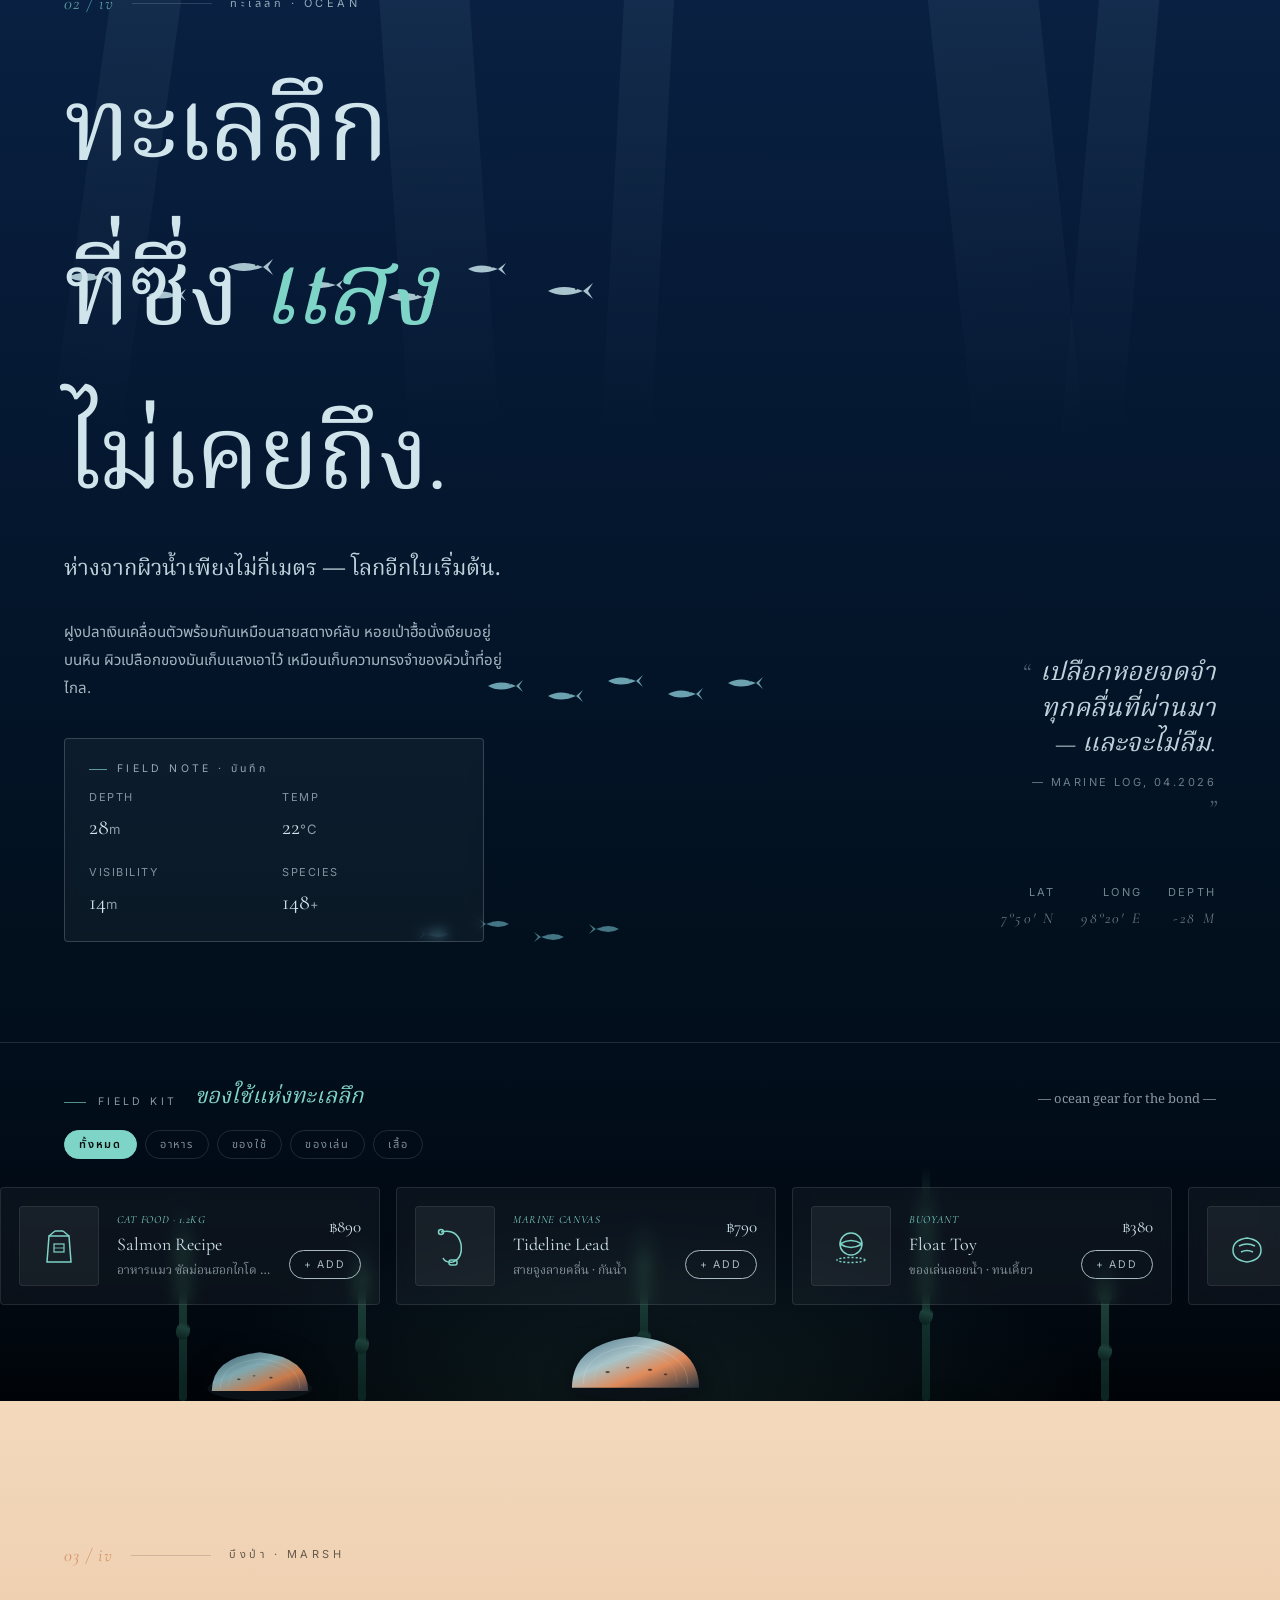
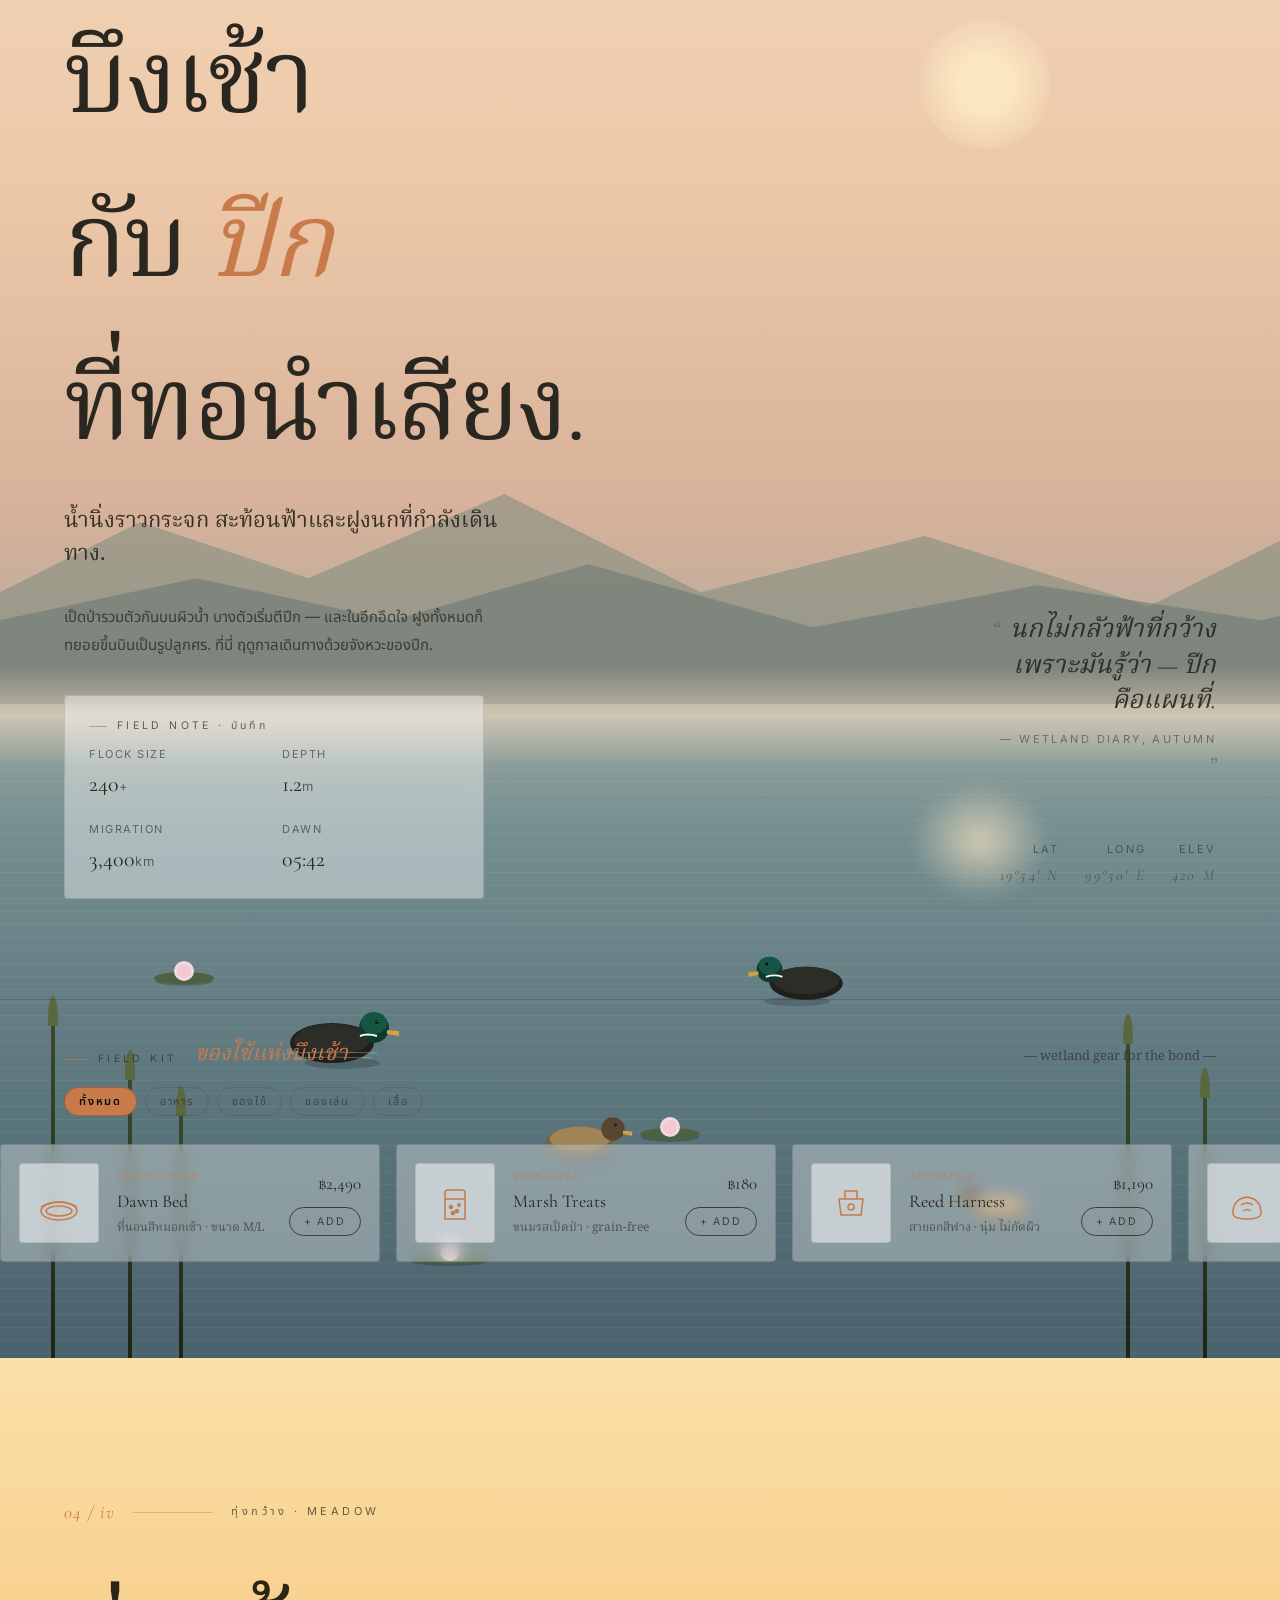
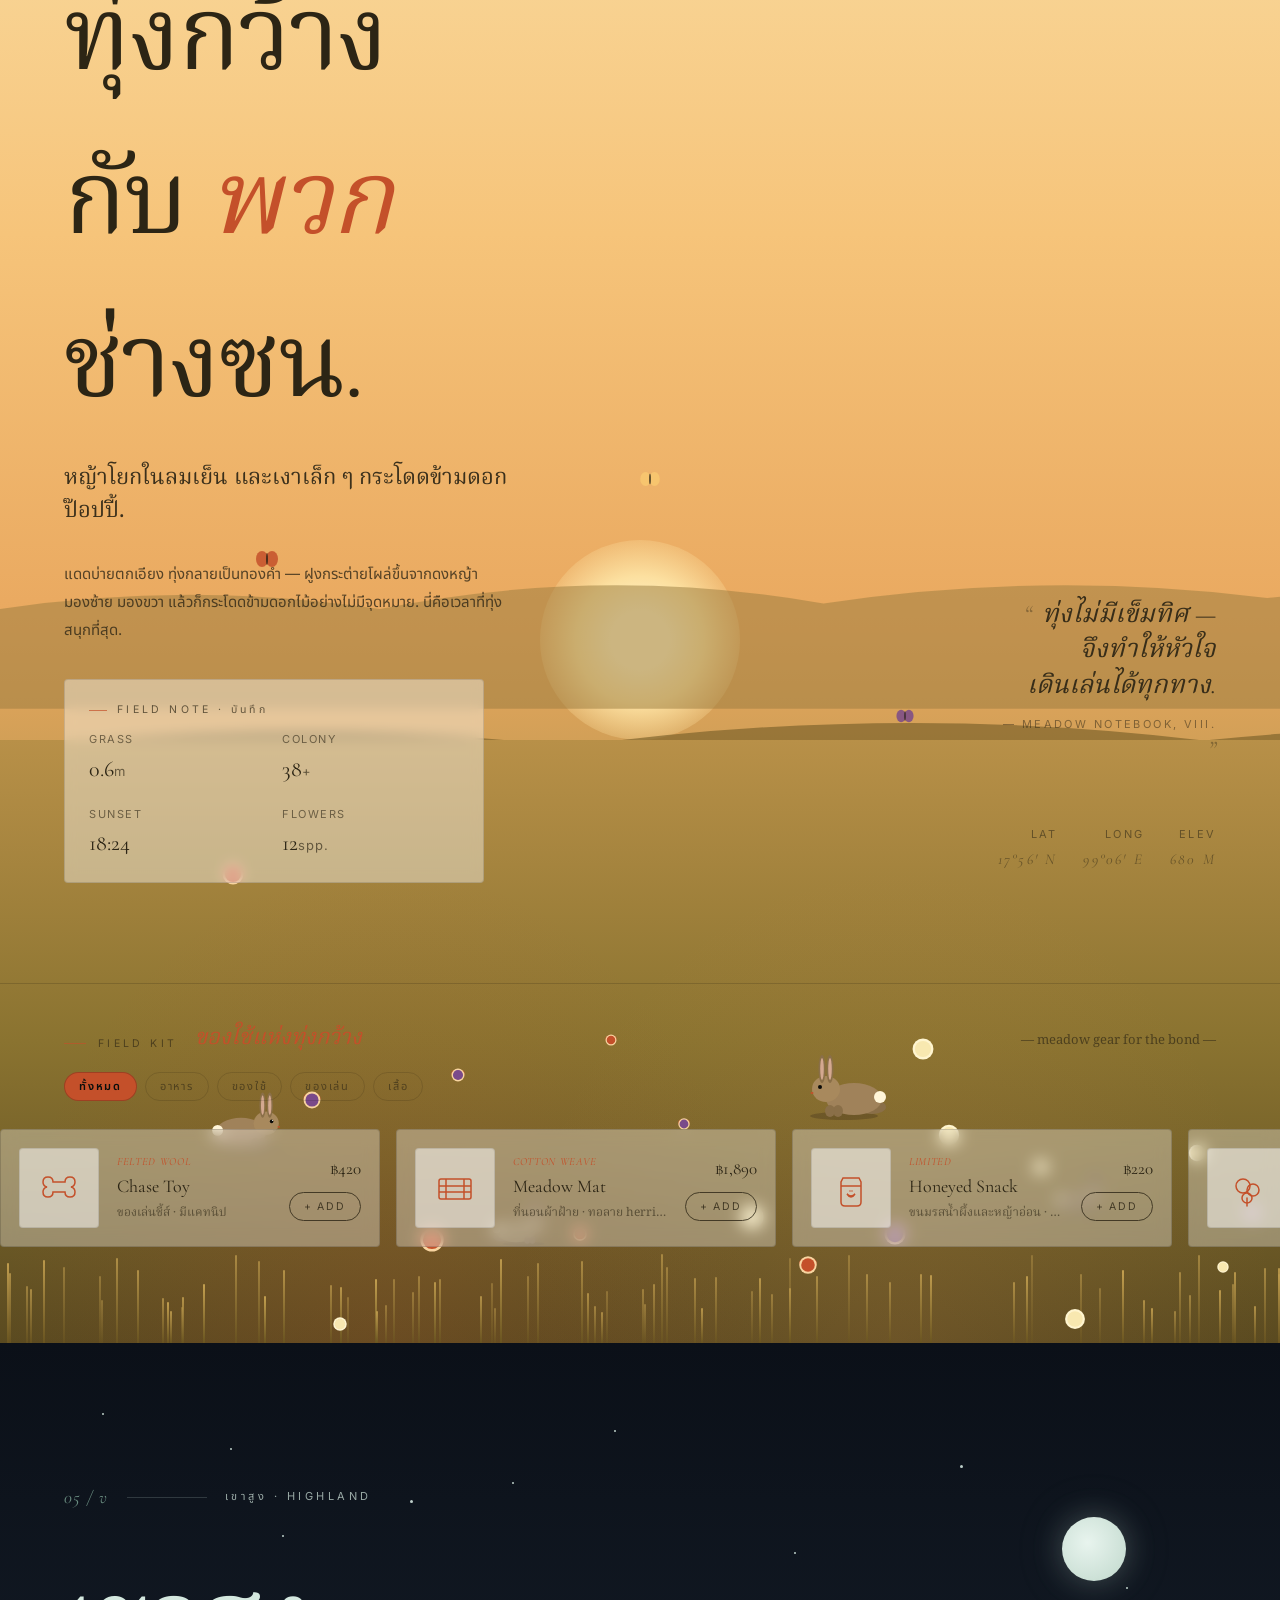
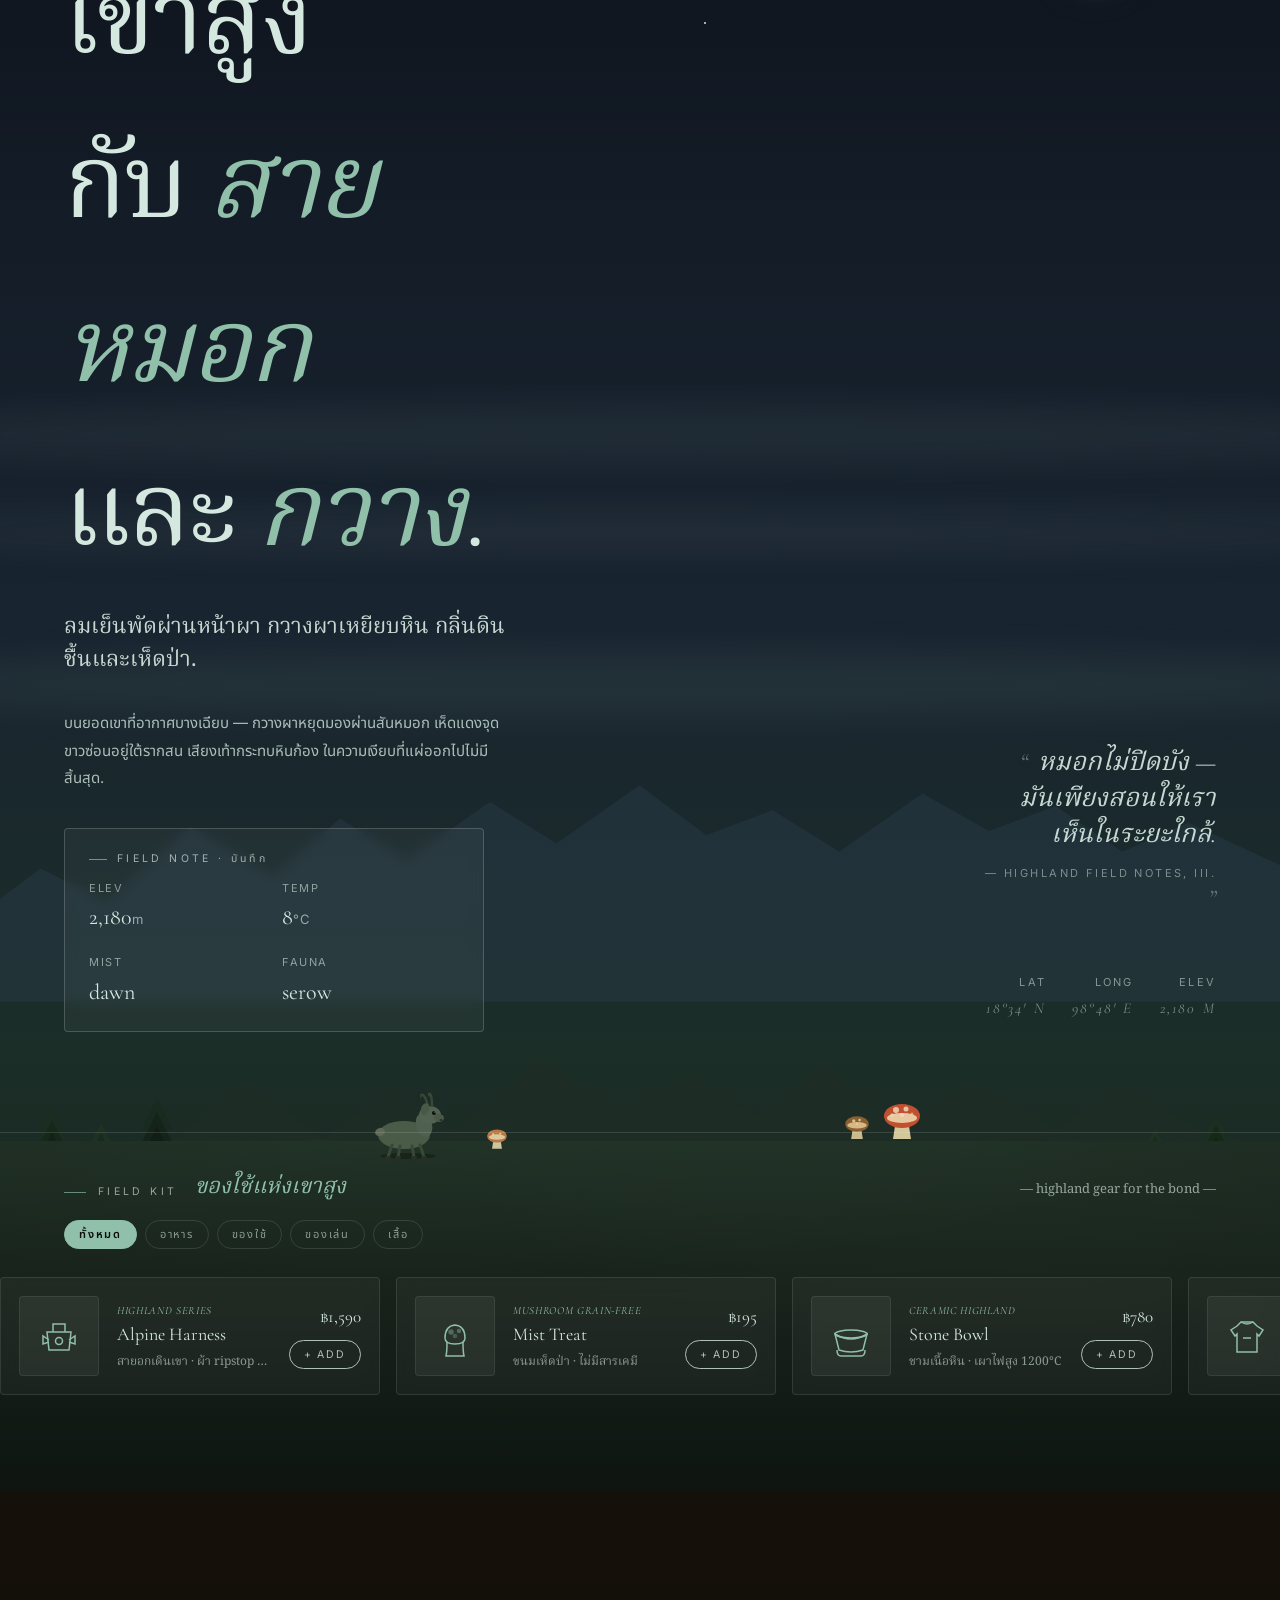
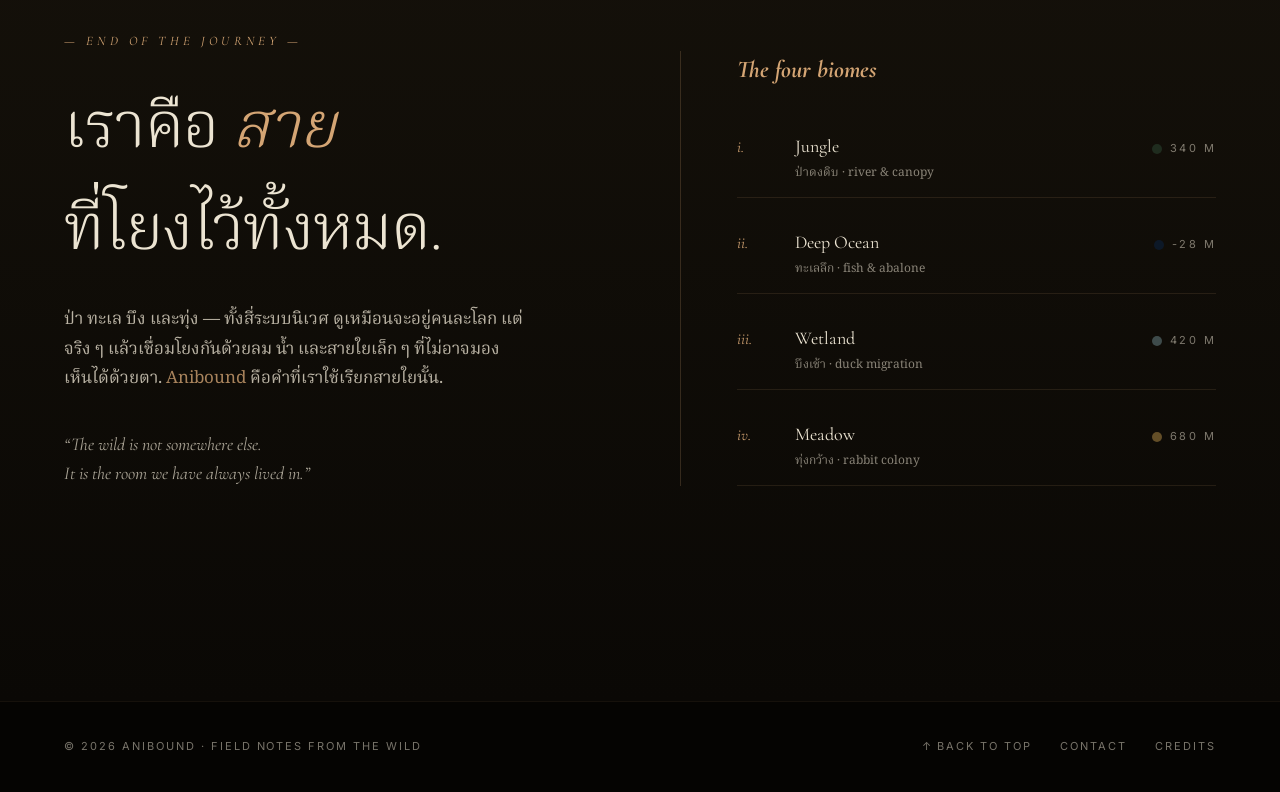
==== commit ed15a41e: "Fix nav active button: use gold color instead of currentColor (black on light scenes)" ====
--- a/index.html
+++ b/index.html
@@ -115,10 +115,16 @@
   }
   .scene-nav button:hover { opacity: 1; }
   .scene-nav button.active {
-    background: currentColor;
+    background: rgba(201,169,110,0.9);
     opacity: 1;
-  }
-  .scene-nav button.active span { color: var(--scene-bg, #0a0e0c); }
+    box-shadow: 0 2px 8px rgba(0,0,0,0.25);
+  }
+  .scene-nav button.active span { color: #07120d; }
+  .site-nav.light .scene-nav button.active {
+    background: rgba(80,60,30,0.75);
+    box-shadow: 0 2px 8px rgba(0,0,0,0.2);
+  }
+  .site-nav.light .scene-nav button.active span { color: #f5ebd4; }
   .scene-nav button .num {
     font-family: var(--serif);
     font-style: italic;
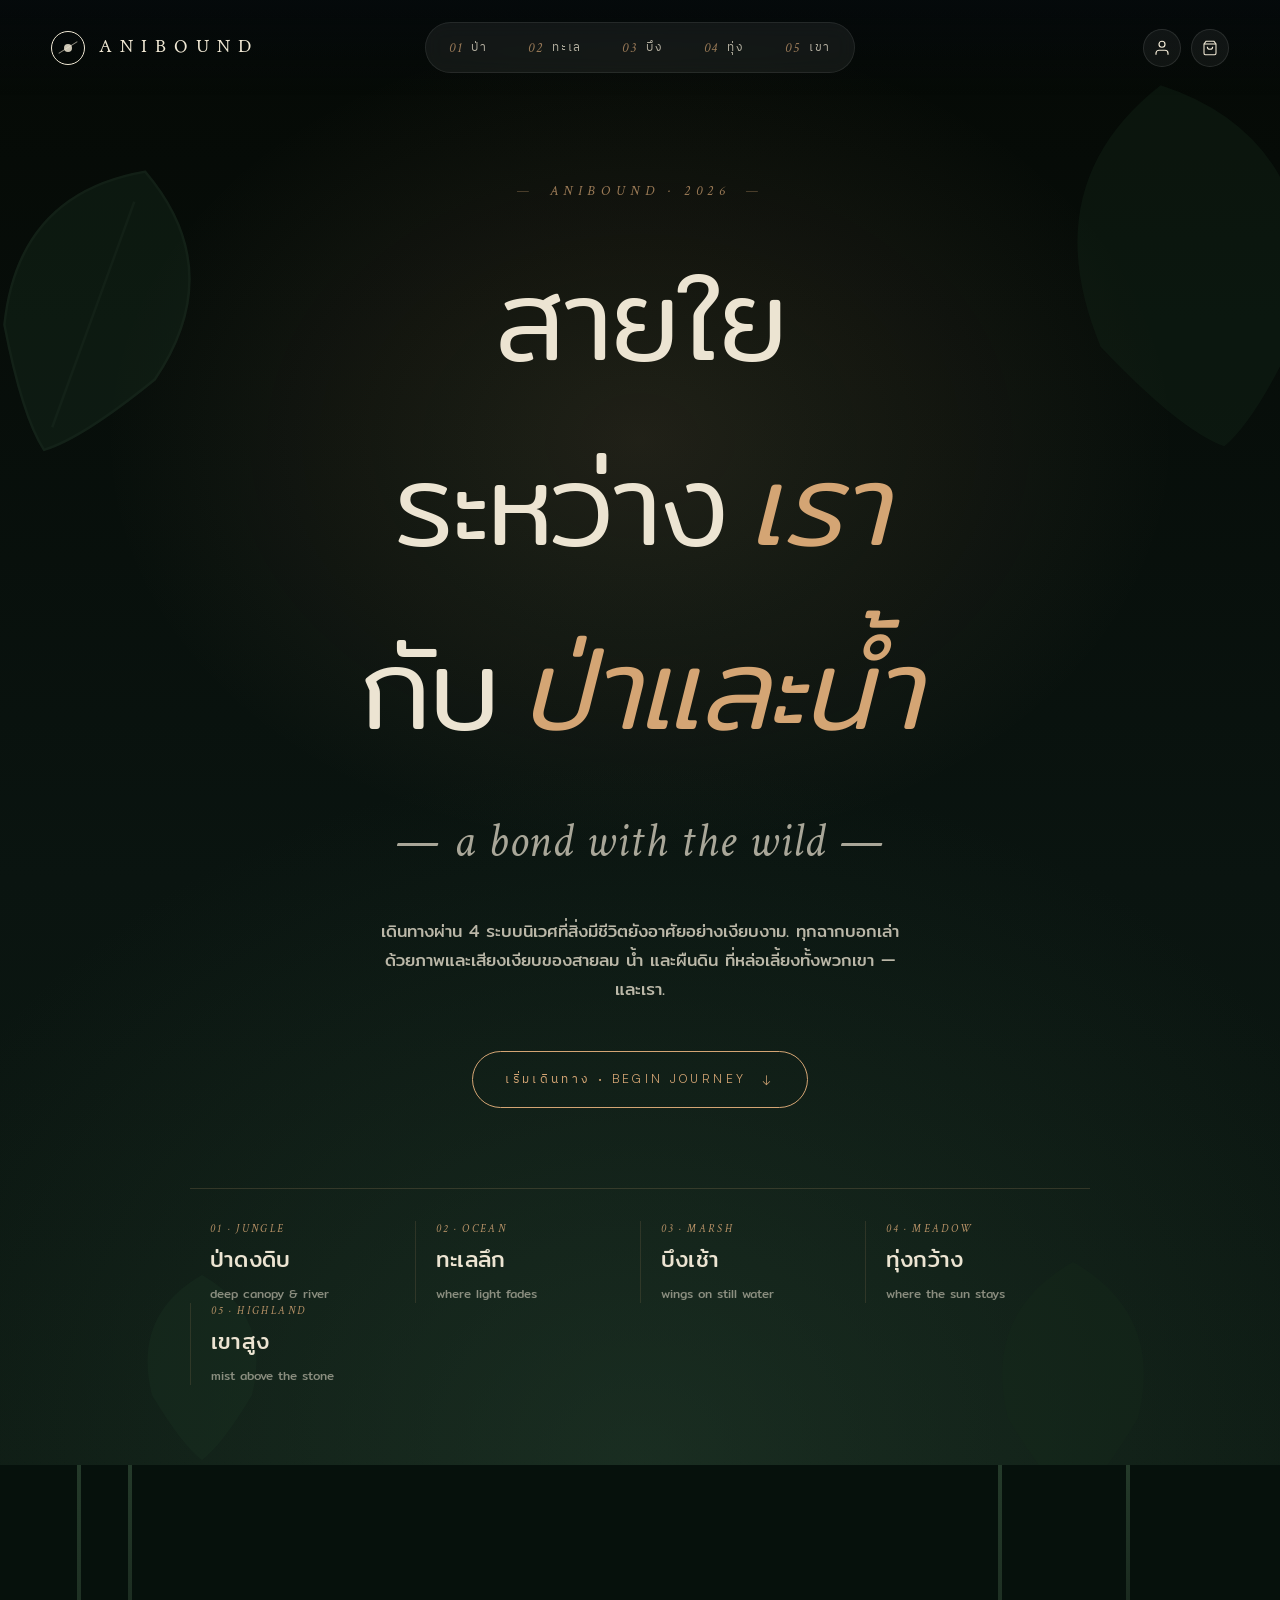
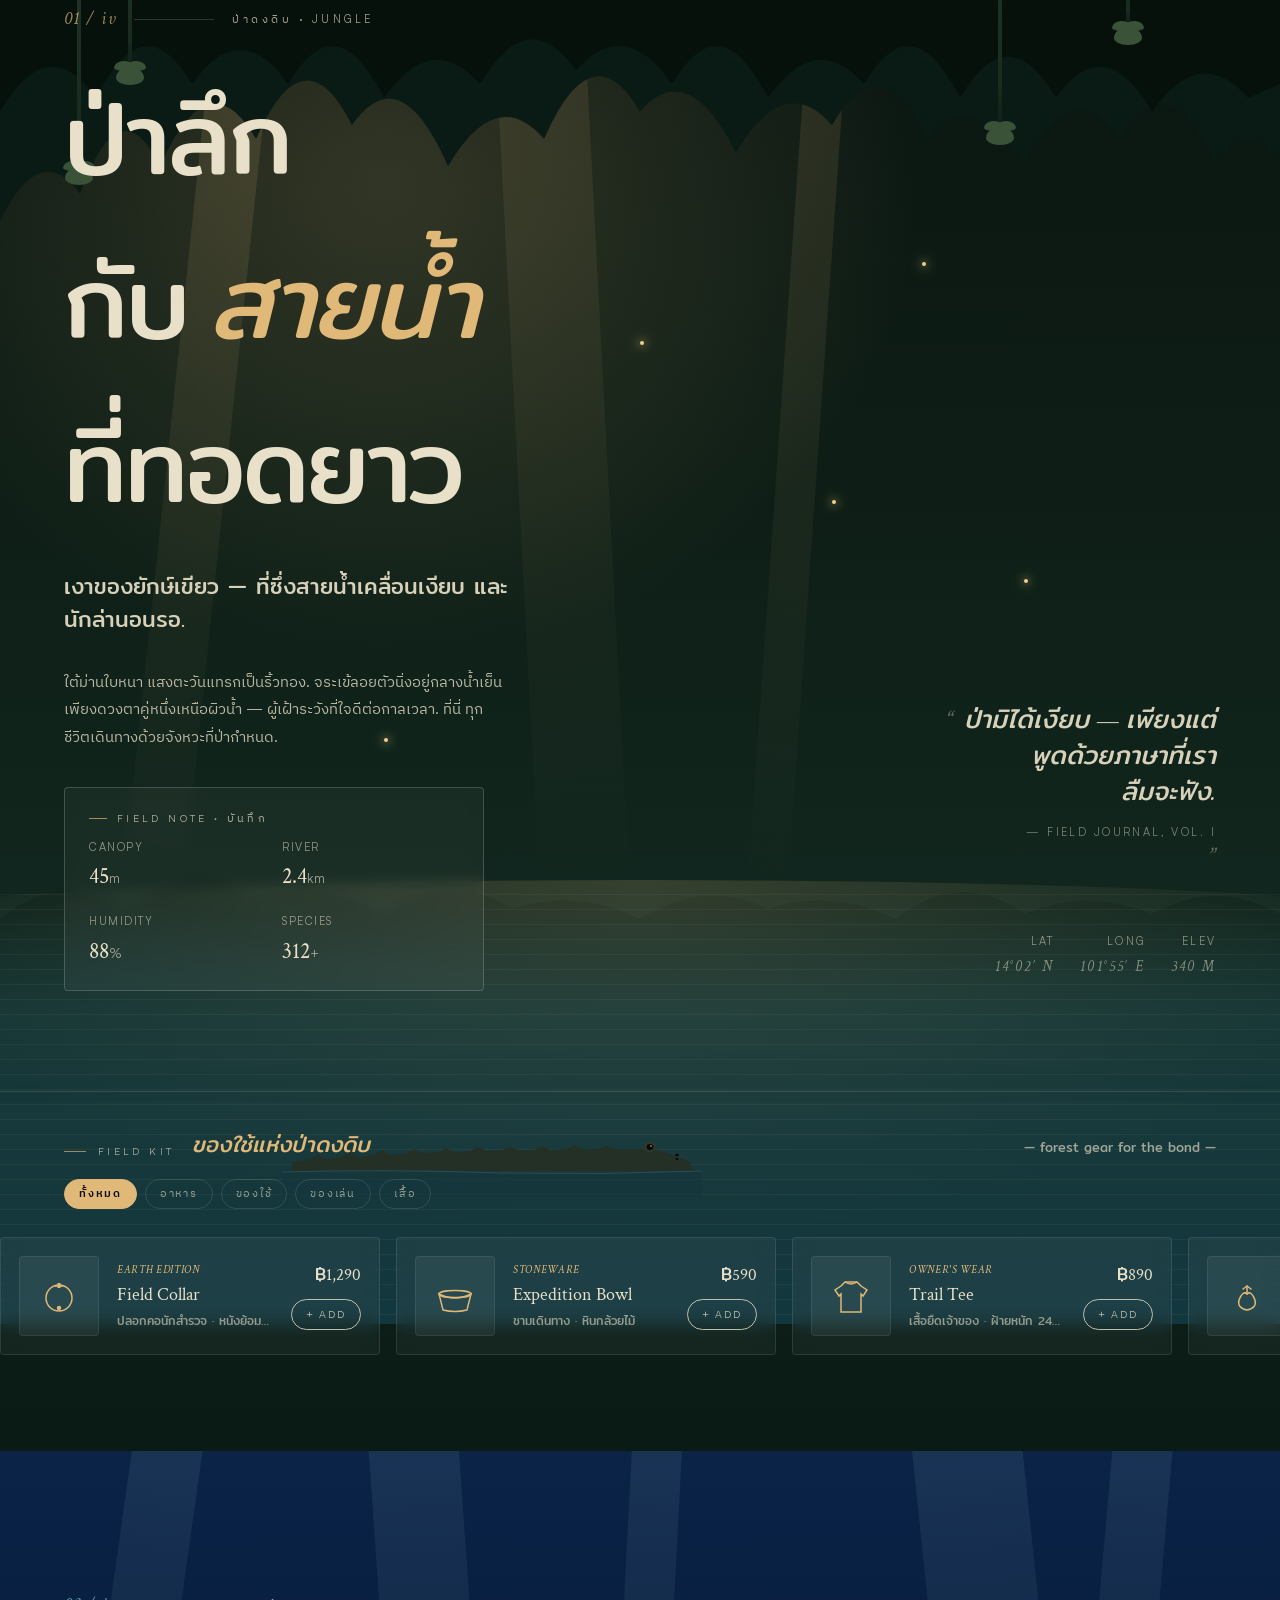
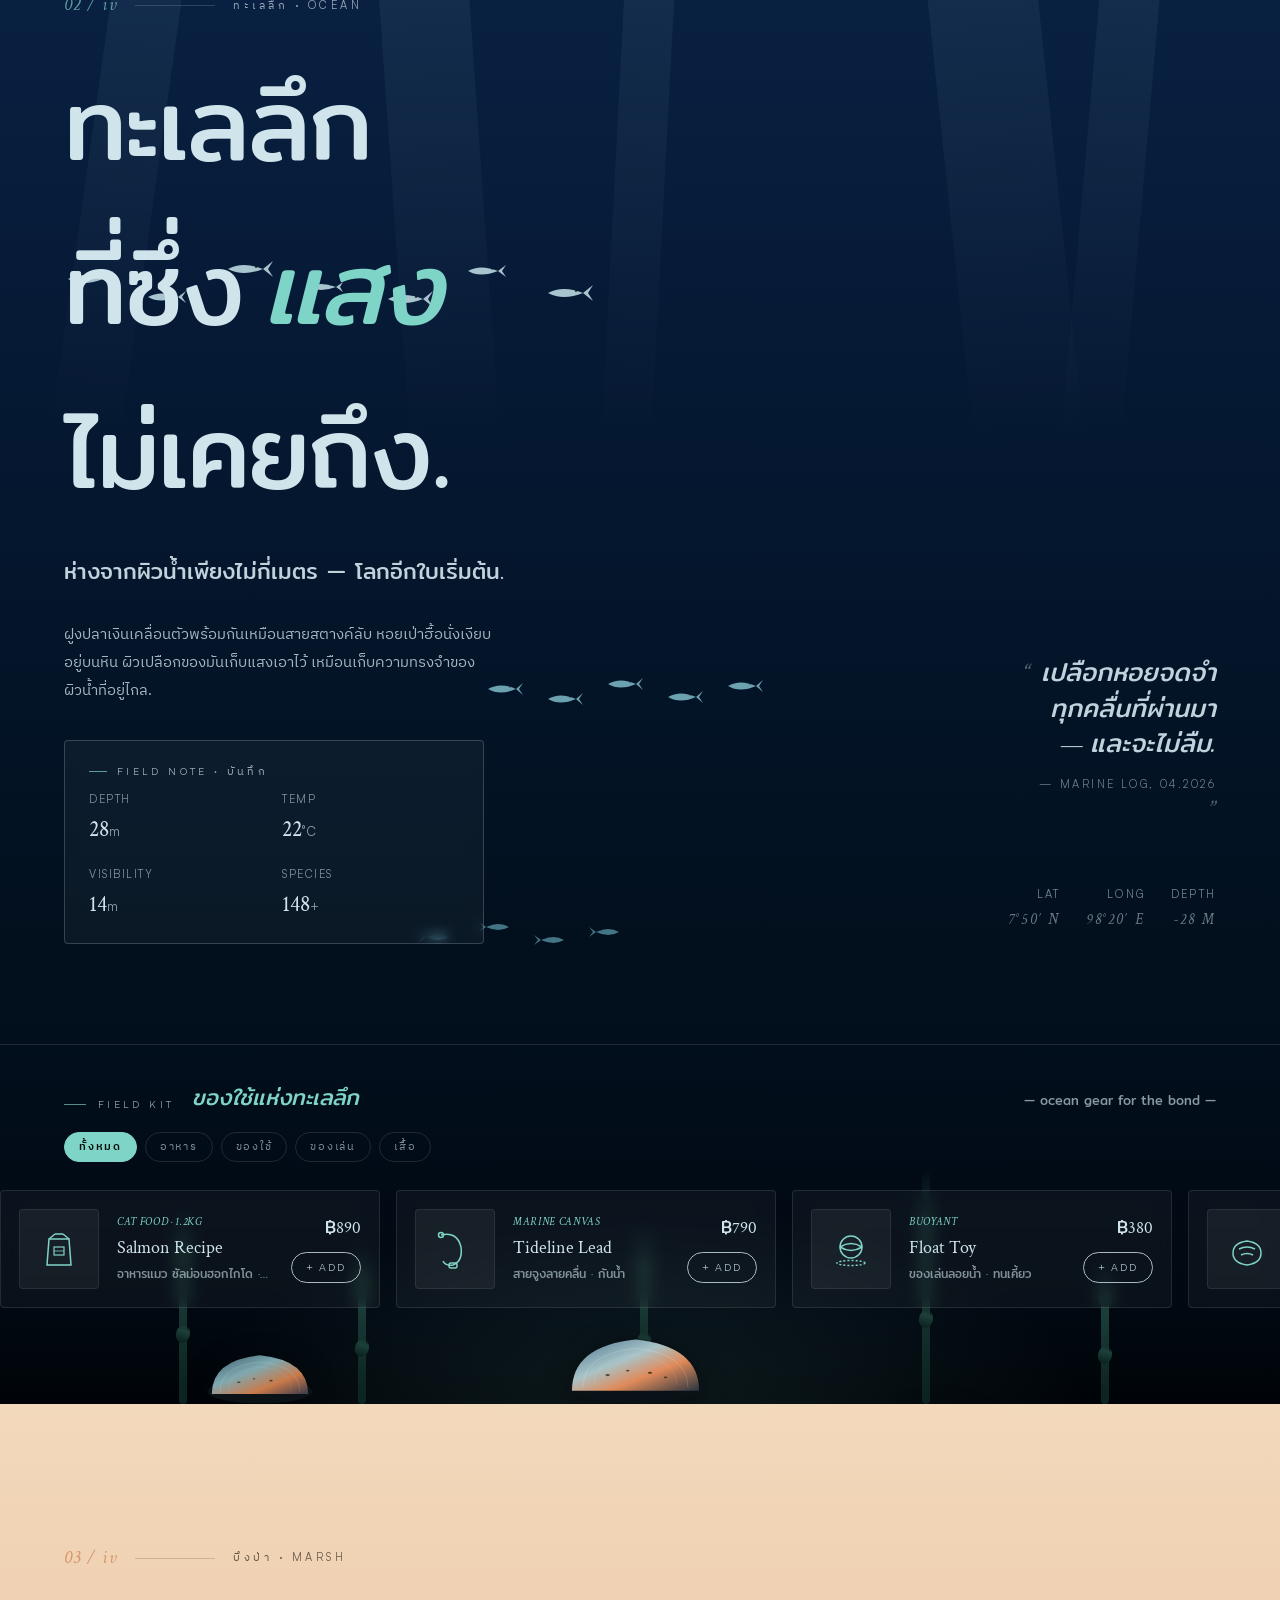
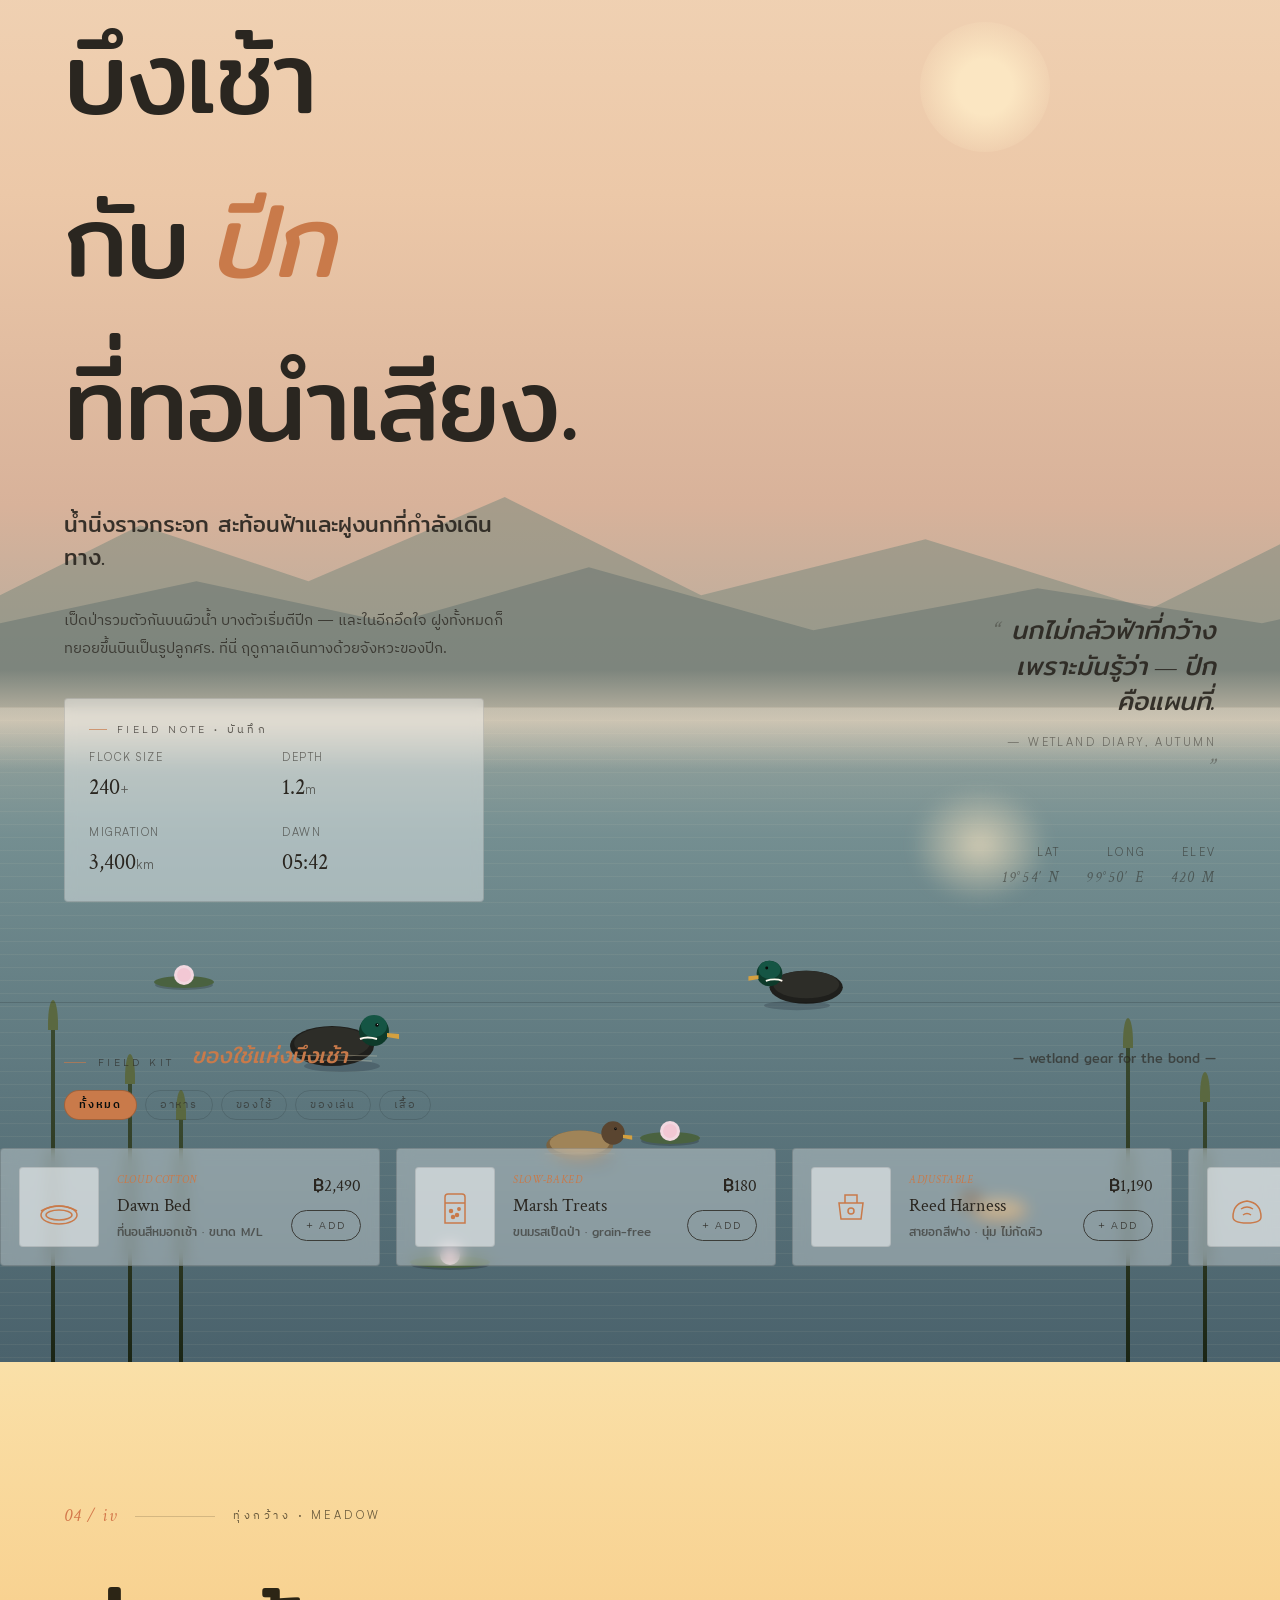
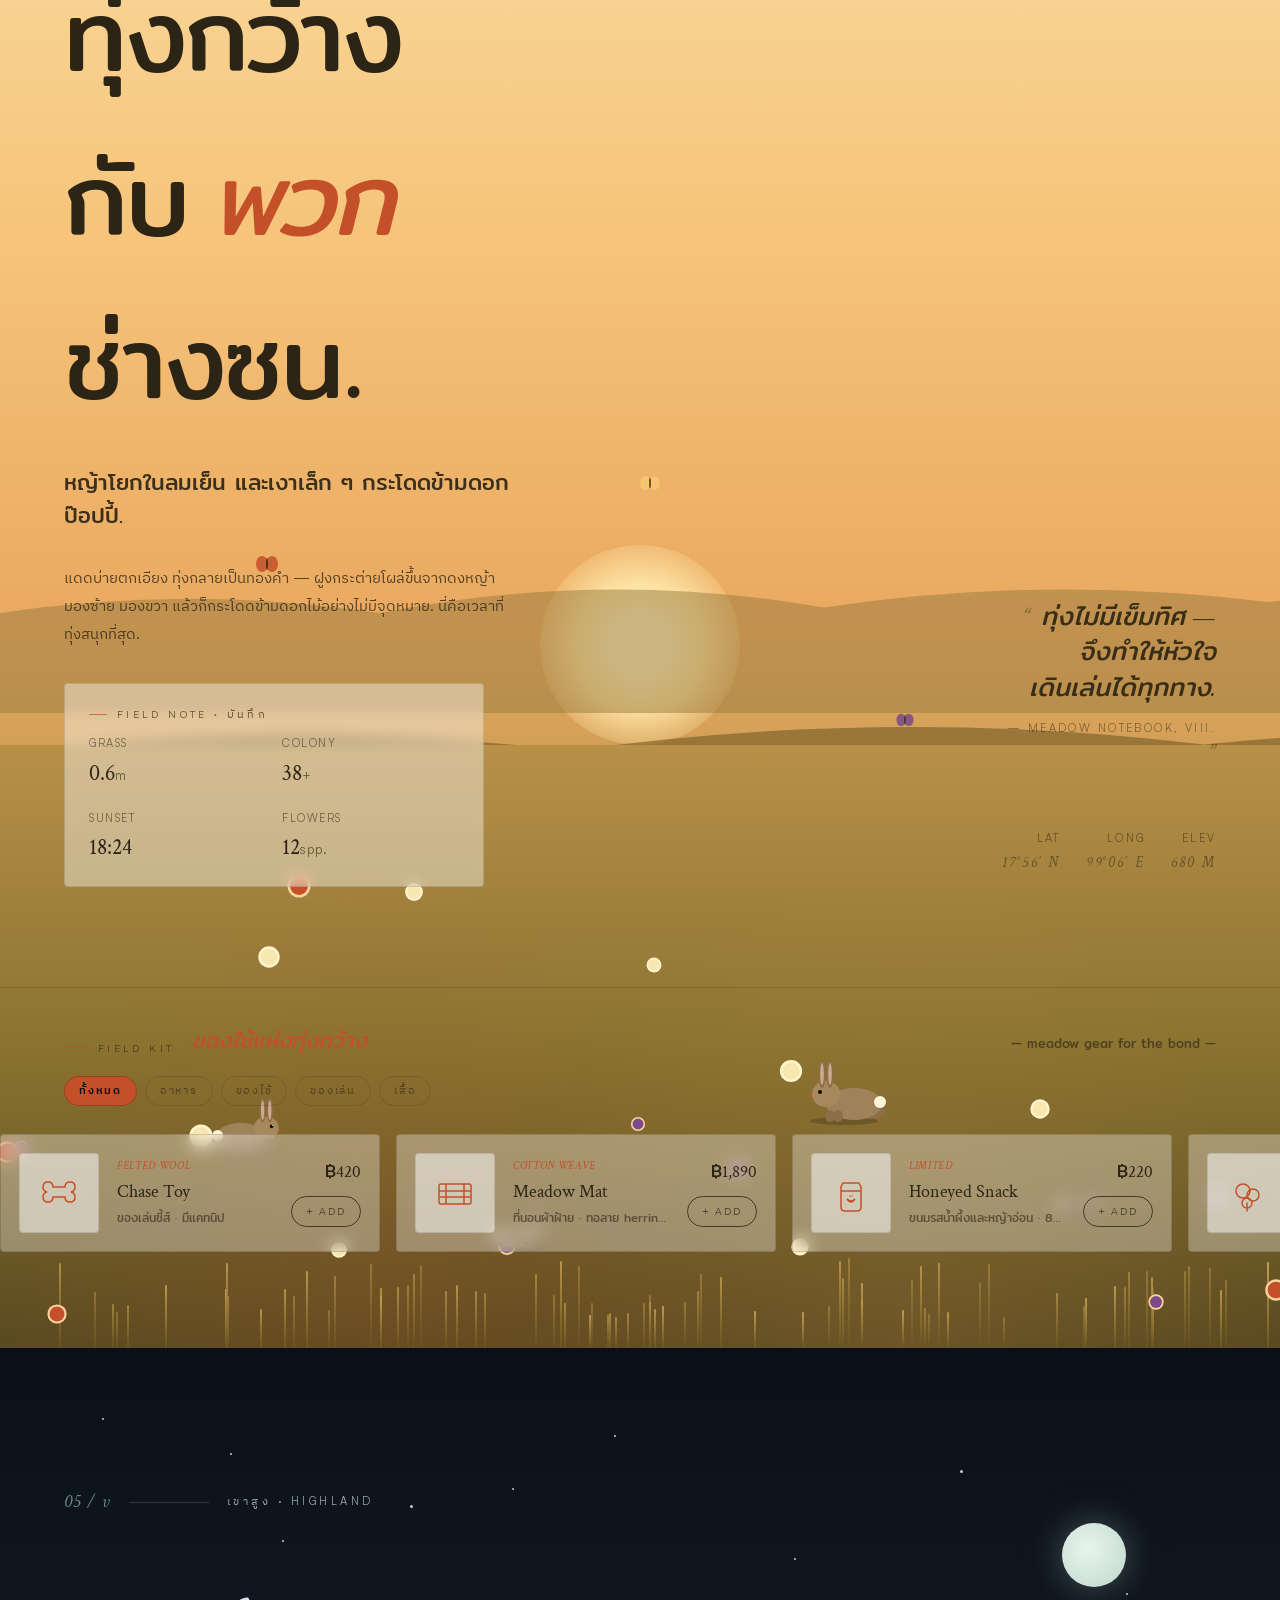
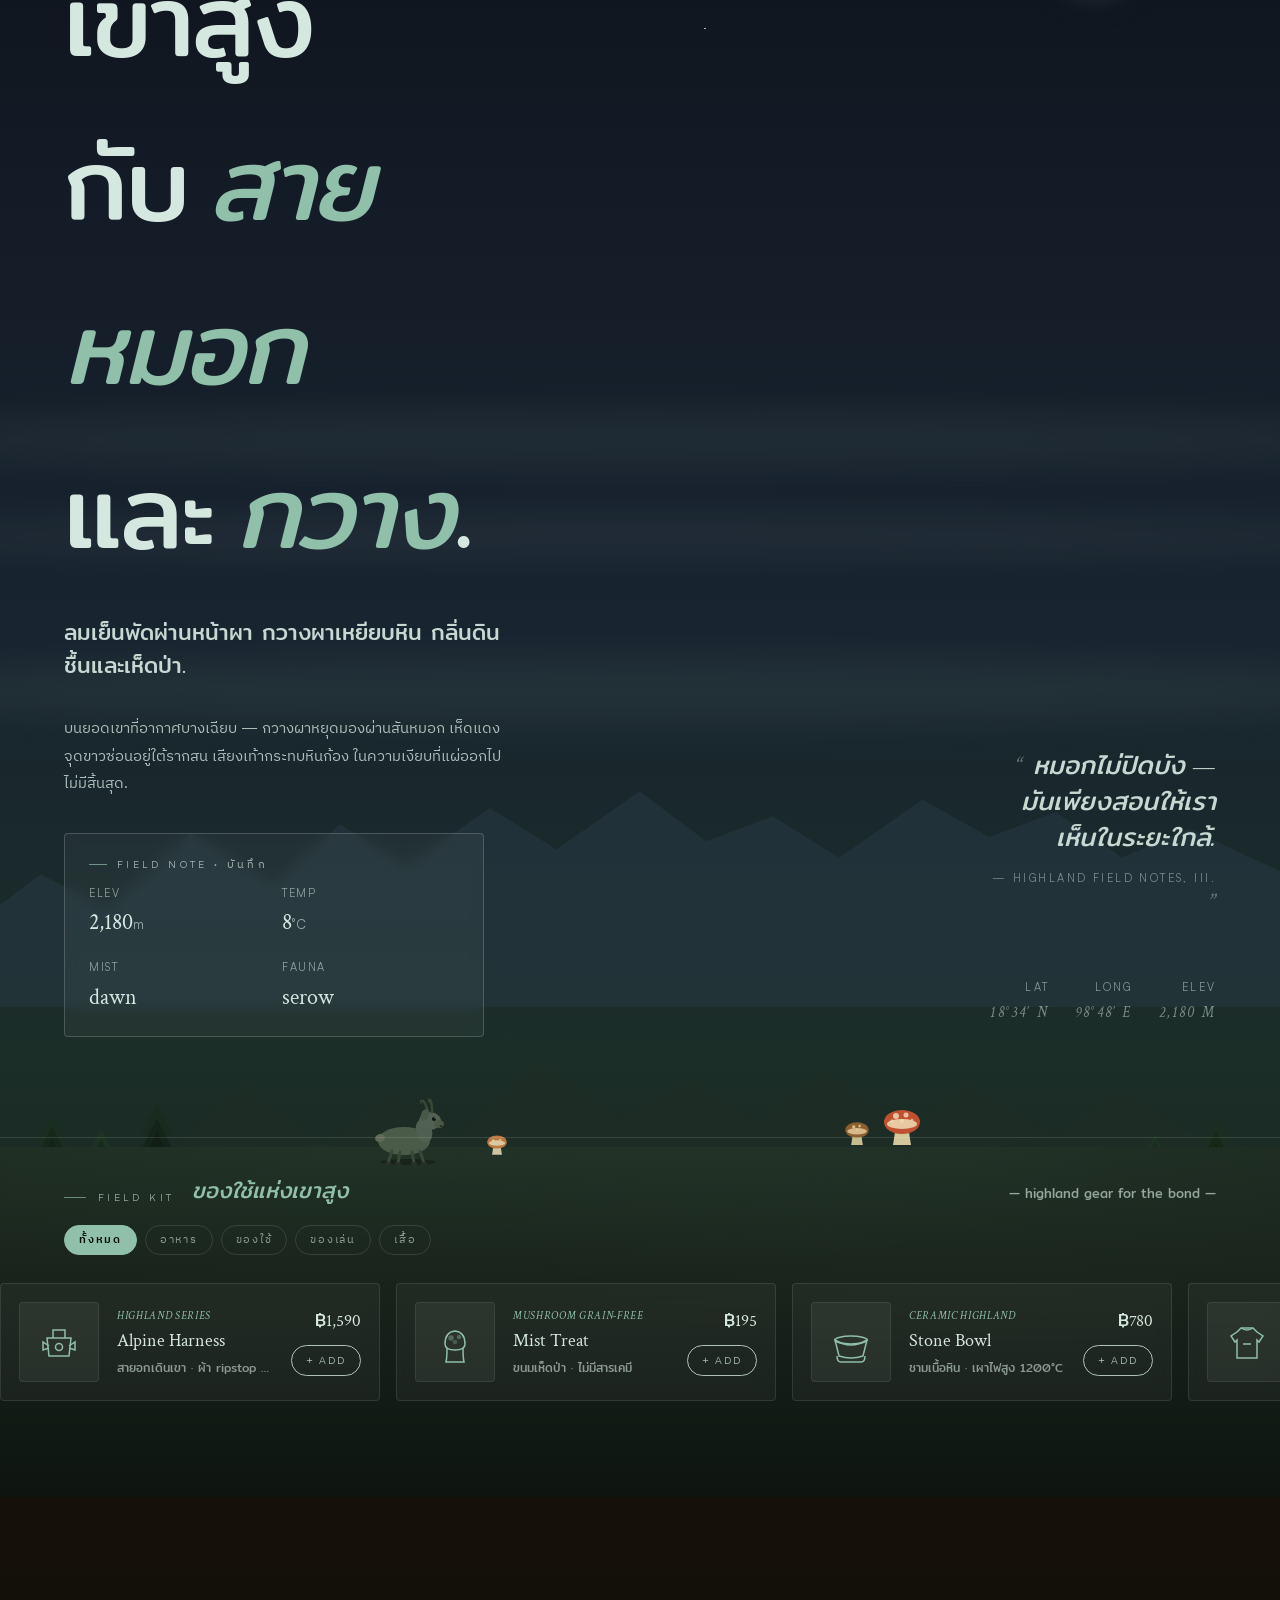
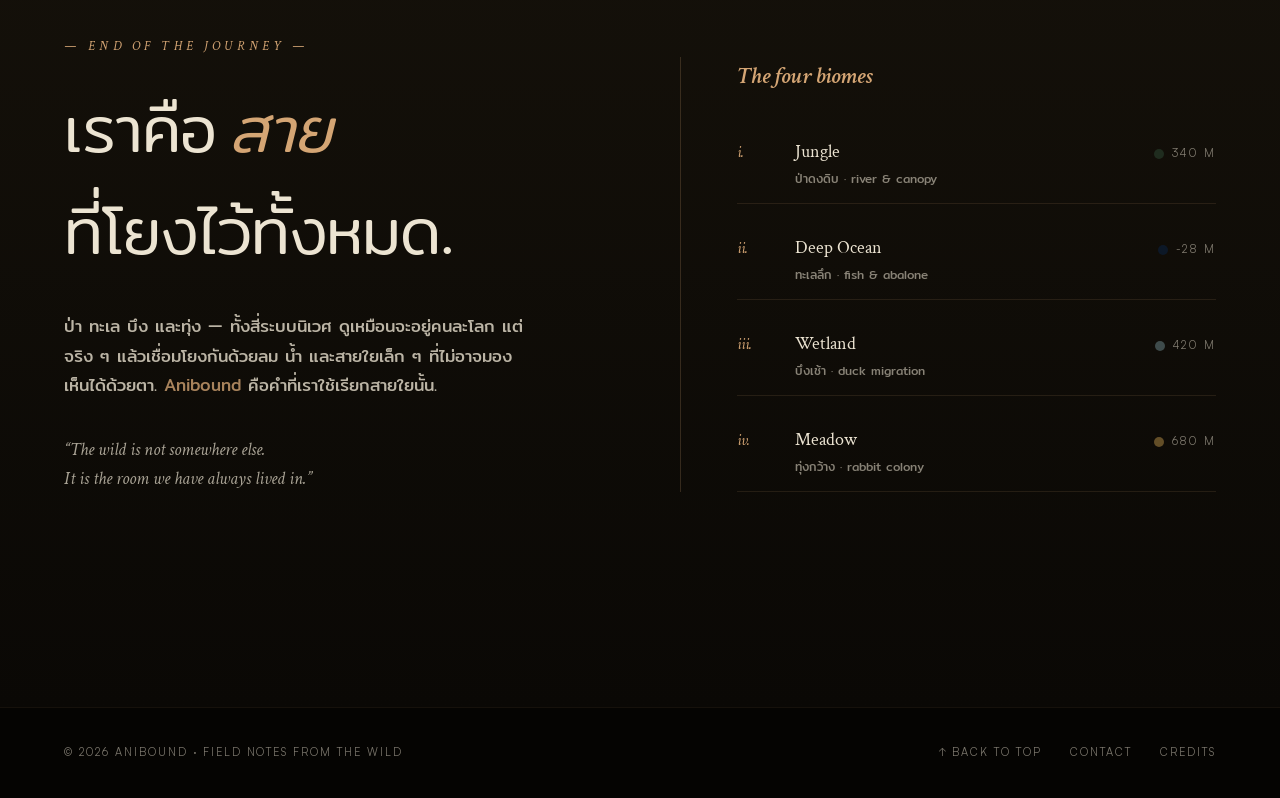
==== commit bf6dbe3a: "Add self-hosted fonts: Crimson Text, Satoshi, Mitr, IBM Plex Sans Thai Replace Google Fonts with loc" ====
--- a/index.html
+++ b/index.html
@@ -5,9 +5,23 @@
 <meta name="viewport" content="width=device-width, initial-scale=1" />
 <title>Anibound — สายใยกับโลกป่า</title>
 
-<link rel="preconnect" href="https://fonts.googleapis.com">
-<link rel="preconnect" href="https://fonts.gstatic.com" crossorigin>
-<link href="https://fonts.googleapis.com/css2?family=Cormorant+Garamond:ital,wght@0,300;0,400;0,500;0,600;1,400;1,500&family=Noto+Serif+Thai:wght@300;400;500;600&family=Inter:wght@300;400;500;600&family=Noto+Sans+Thai:wght@300;400;500&display=swap" rel="stylesheet">
+<style>
+  /* ─── Self-hosted fonts ─────────────────────────────────────── */
+  @font-face { font-family:'Satoshi'; src:url('fonts/Satoshi-Variable.ttf') format('truetype'); font-weight:100 900; font-style:normal; font-display:swap; }
+  @font-face { font-family:'Crimson Text'; src:url('fonts/CrimsonText-Regular.ttf') format('truetype'); font-weight:400; font-style:normal; font-display:swap; }
+  @font-face { font-family:'Crimson Text'; src:url('fonts/CrimsonText-Italic.ttf') format('truetype'); font-weight:400; font-style:italic; font-display:swap; }
+  @font-face { font-family:'Crimson Text'; src:url('fonts/CrimsonText-SemiBold.ttf') format('truetype'); font-weight:600; font-style:normal; font-display:swap; }
+  @font-face { font-family:'Crimson Text'; src:url('fonts/CrimsonText-SemiBoldItalic.ttf') format('truetype'); font-weight:600; font-style:italic; font-display:swap; }
+  @font-face { font-family:'Crimson Text'; src:url('fonts/CrimsonText-Bold.ttf') format('truetype'); font-weight:700; font-style:normal; font-display:swap; }
+  @font-face { font-family:'Mitr'; src:url('fonts/Mitr-Light.ttf') format('truetype'); font-weight:300; font-style:normal; font-display:swap; }
+  @font-face { font-family:'Mitr'; src:url('fonts/Mitr-Regular.ttf') format('truetype'); font-weight:400; font-style:normal; font-display:swap; }
+  @font-face { font-family:'Mitr'; src:url('fonts/Mitr-Medium.ttf') format('truetype'); font-weight:500; font-style:normal; font-display:swap; }
+  @font-face { font-family:'Mitr'; src:url('fonts/Mitr-SemiBold.ttf') format('truetype'); font-weight:600; font-style:normal; font-display:swap; }
+  @font-face { font-family:'IBM Plex Sans Thai'; src:url('fonts/IBMPlexSansThai-Regular.ttf') format('truetype'); font-weight:400; font-style:normal; font-display:swap; }
+  @font-face { font-family:'IBM Plex Sans Thai'; src:url('fonts/IBMPlexSansThai-Medium.ttf') format('truetype'); font-weight:500; font-style:normal; font-display:swap; }
+  @font-face { font-family:'IBM Plex Sans Thai'; src:url('fonts/IBMPlexSansThai-SemiBold.ttf') format('truetype'); font-weight:600; font-style:normal; font-display:swap; }
+  @font-face { font-family:'IBM Plex Sans Thai'; src:url('fonts/IBMPlexSansThai-Bold.ttf') format('truetype'); font-weight:700; font-style:normal; font-display:swap; }
+</style>
 
 <style>
   /* ─────────────────────────────────────────────────────────────
@@ -16,8 +30,8 @@
      ───────────────────────────────────────────────────────────── */
 
   :root {
-    --serif: "Cormorant Garamond", "Noto Serif Thai", serif;
-    --sans:  "Inter", "Noto Sans Thai", system-ui, sans-serif;
+    --serif: "Crimson Text", "Mitr", serif;
+    --sans:  "Satoshi", "IBM Plex Sans Thai", system-ui, sans-serif;
   }
   *, *::before, *::after { box-sizing: border-box; }
   html, body { margin: 0; padding: 0; }
@@ -205,7 +219,7 @@
     color: var(--scene-accent);
   }
   .scene .thai-sub {
-    font-family: "Noto Serif Thai", serif;
+    font-family: "Mitr", serif;
     font-weight: 400;
     font-size: clamp(18px, 1.8vw, 22px);
     line-height: 1.5;
@@ -378,7 +392,7 @@
     letter-spacing: 0.02em;
   }
   #intro .thai-intro {
-    font-family: "Noto Serif Thai", serif;
+    font-family: "Mitr", serif;
     font-size: 17px;
     line-height: 1.7;
     max-width: 540px;
@@ -440,7 +454,7 @@
     letter-spacing: 0.01em;
   }
   #intro .biome-strip .bs {
-    font-family: "Noto Serif Thai", serif;
+    font-family: "Mitr", serif;
     font-size: 12px;
     opacity: 0.55;
     margin-top: 2px;
@@ -1124,7 +1138,7 @@
   }
   #outro h2 em { font-style: italic; color: #d4a574; }
   #outro .thai-out {
-    font-family: "Noto Serif Thai", serif;
+    font-family: "Mitr", serif;
     font-size: 17px;
     line-height: 1.75;
     opacity: 0.78;
@@ -1170,7 +1184,7 @@
   }
   #outro .biome-list .t small {
     display: block;
-    font-family: "Noto Serif Thai", serif;
+    font-family: "Mitr", serif;
     font-size: 12px;
     opacity: 0.55;
     margin-top: 3px;
@@ -1262,7 +1276,7 @@
     color: var(--scene-accent);
   }
   .fk-head .fk-sub {
-    font-family: "Noto Serif Thai", serif;
+    font-family: "Mitr", serif;
     font-size: 13px;
     opacity: 0.65;
     margin-left: auto;
@@ -1393,7 +1407,7 @@
     overflow: hidden;
   }
   .fk-th {
-    font-family: "Noto Serif Thai", serif;
+    font-family: "Mitr", serif;
     font-size: 12px;
     opacity: 0.6;
     white-space: nowrap;
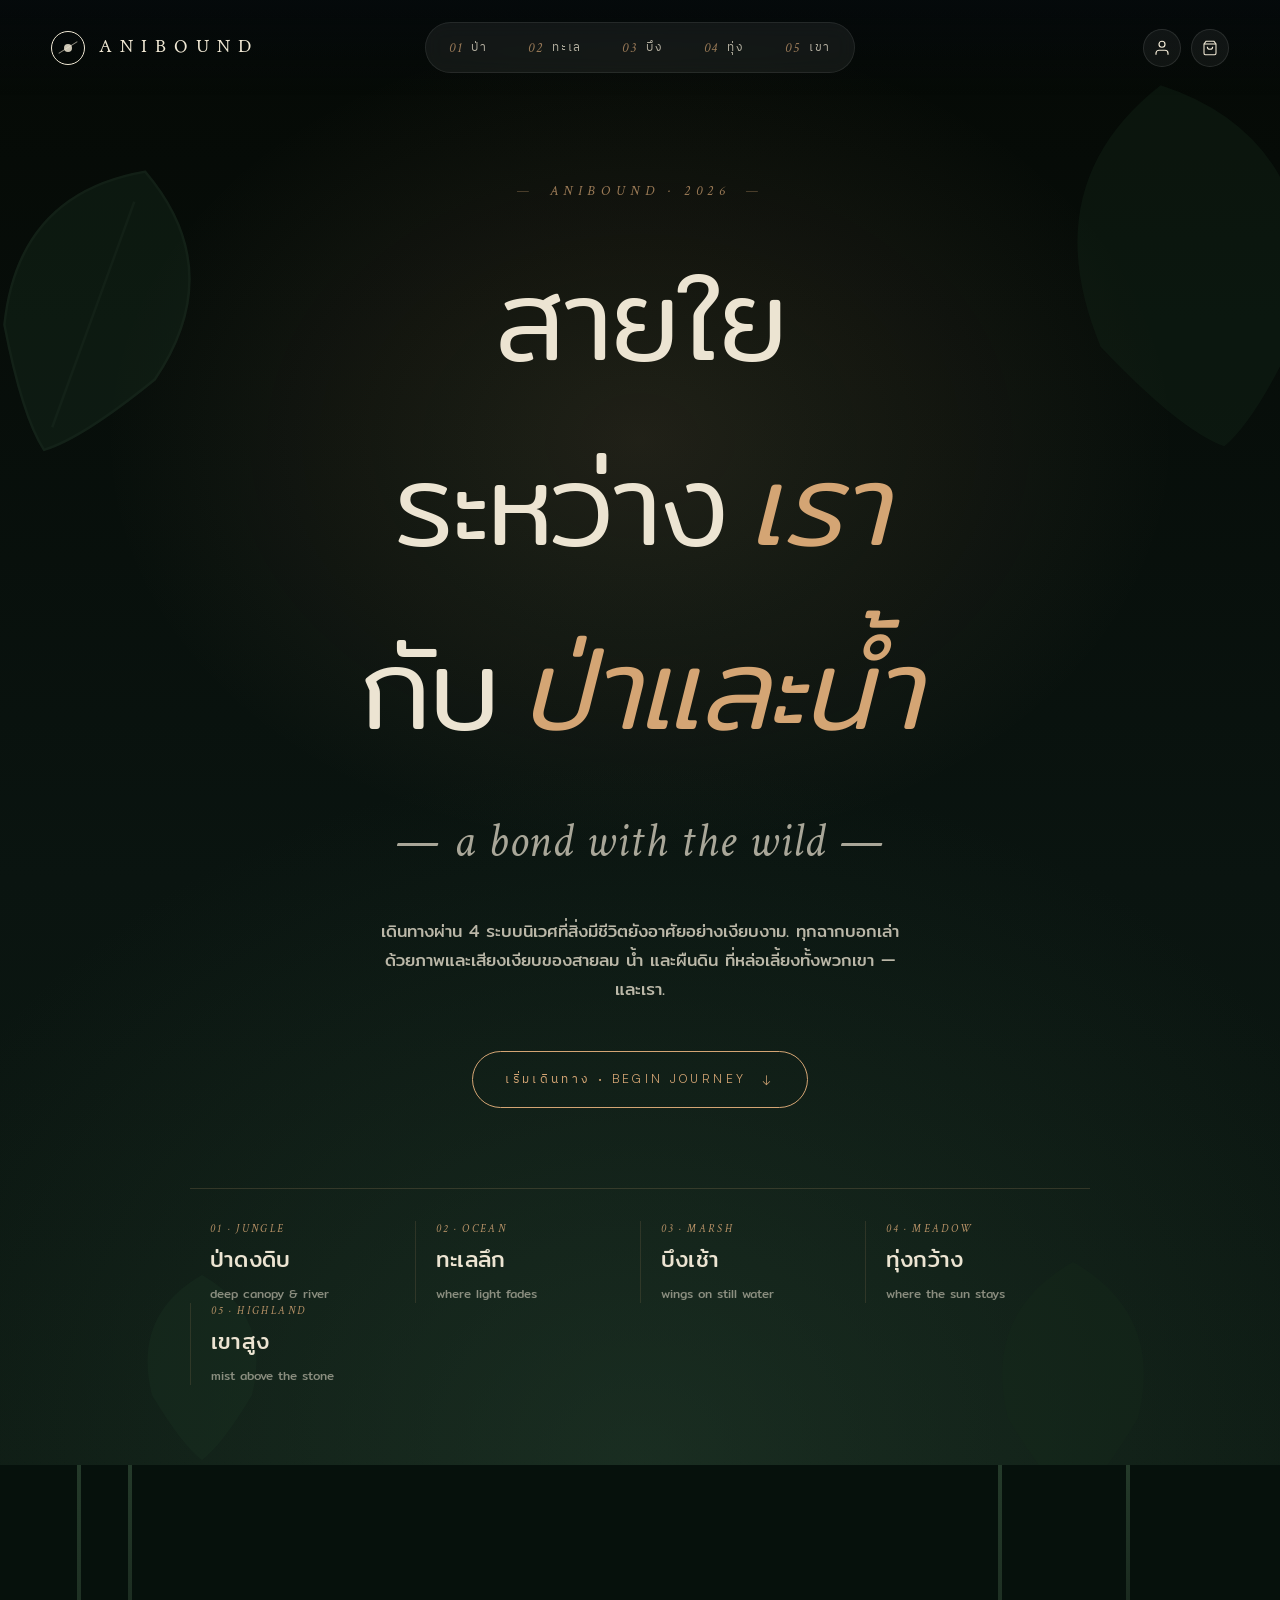
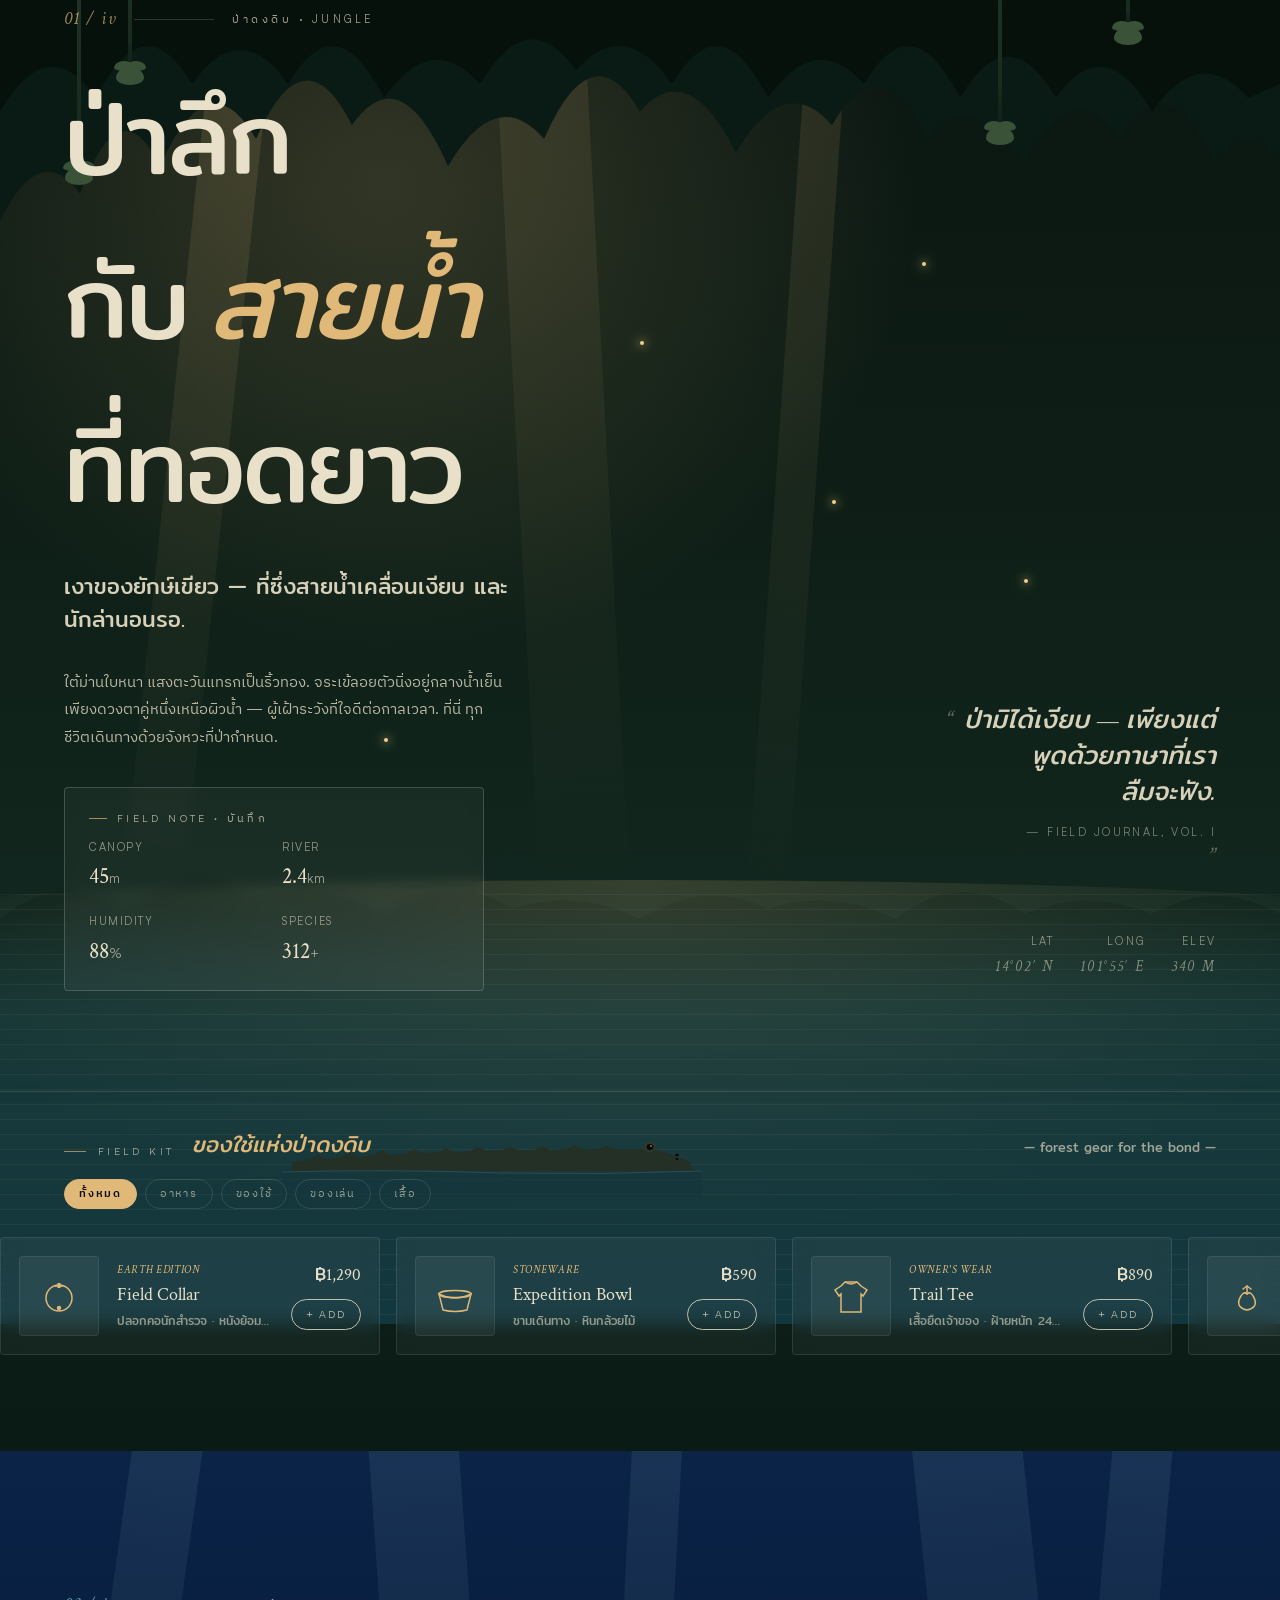
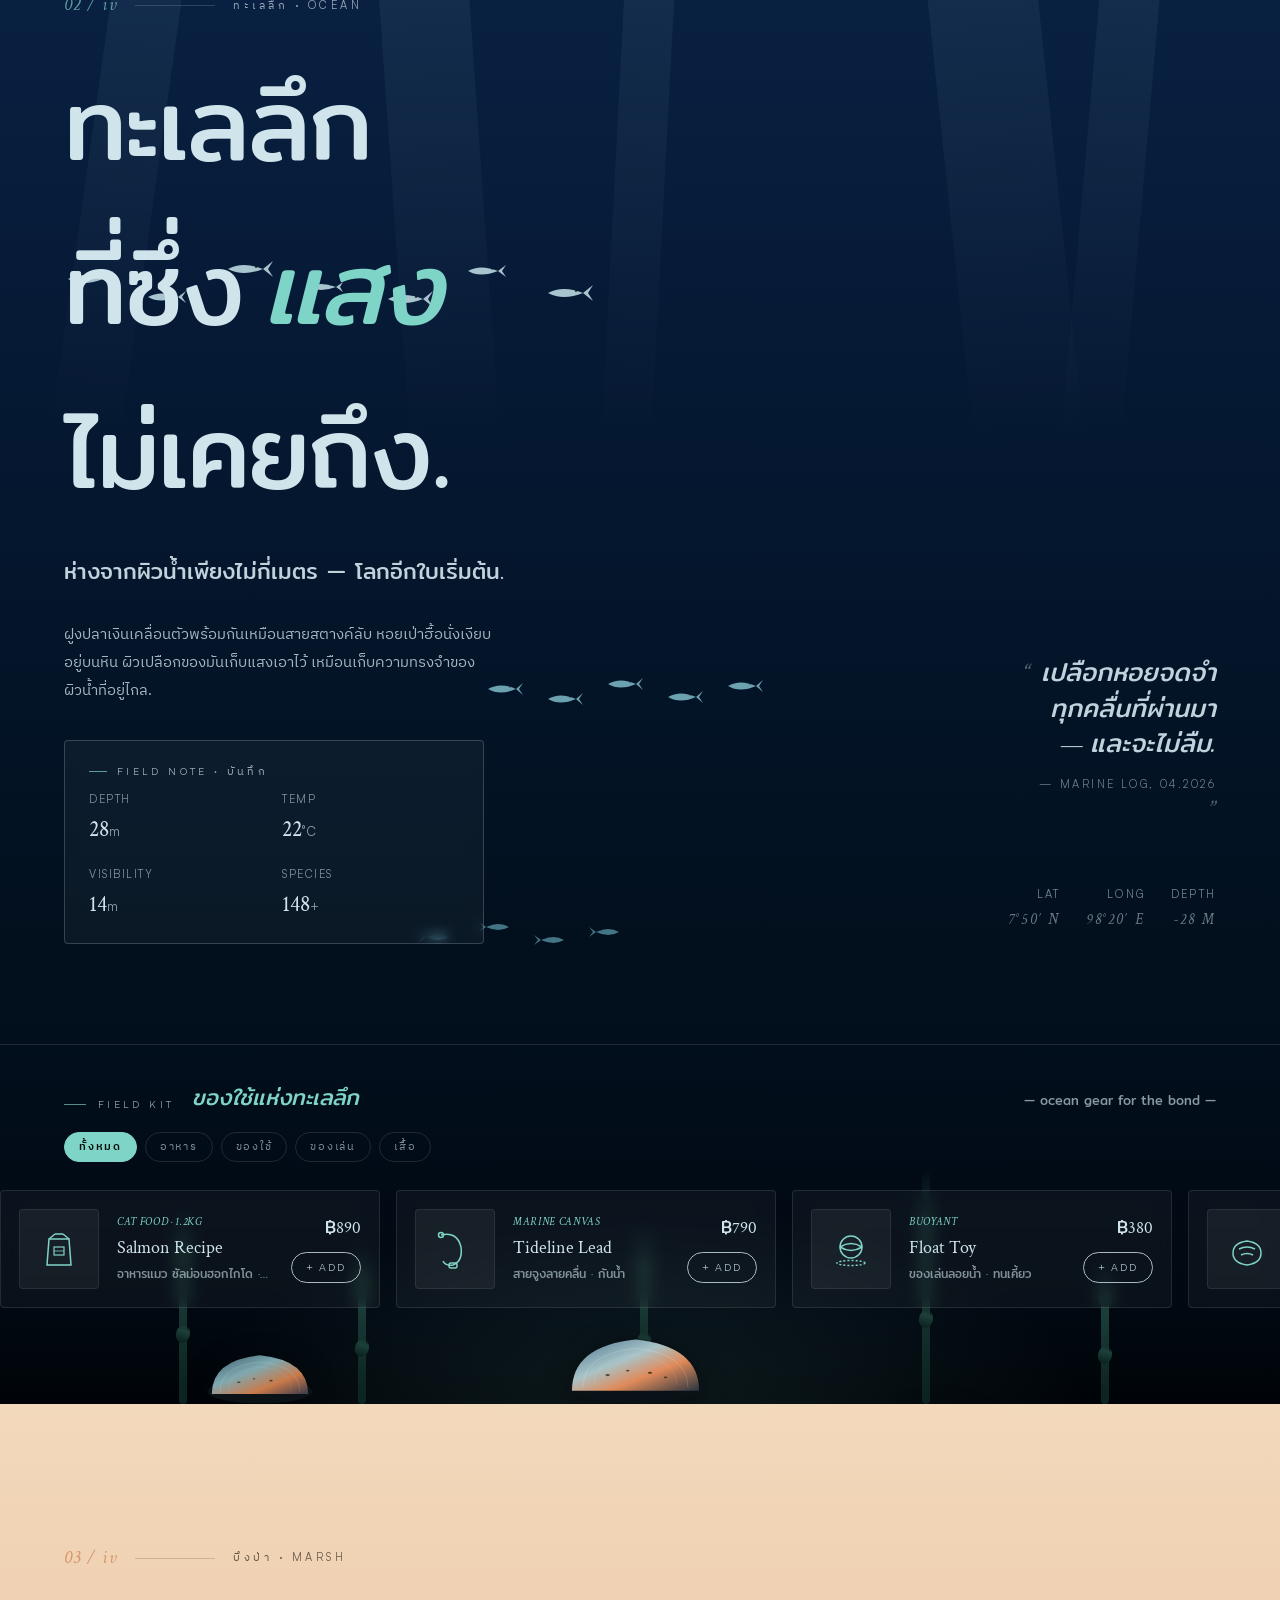
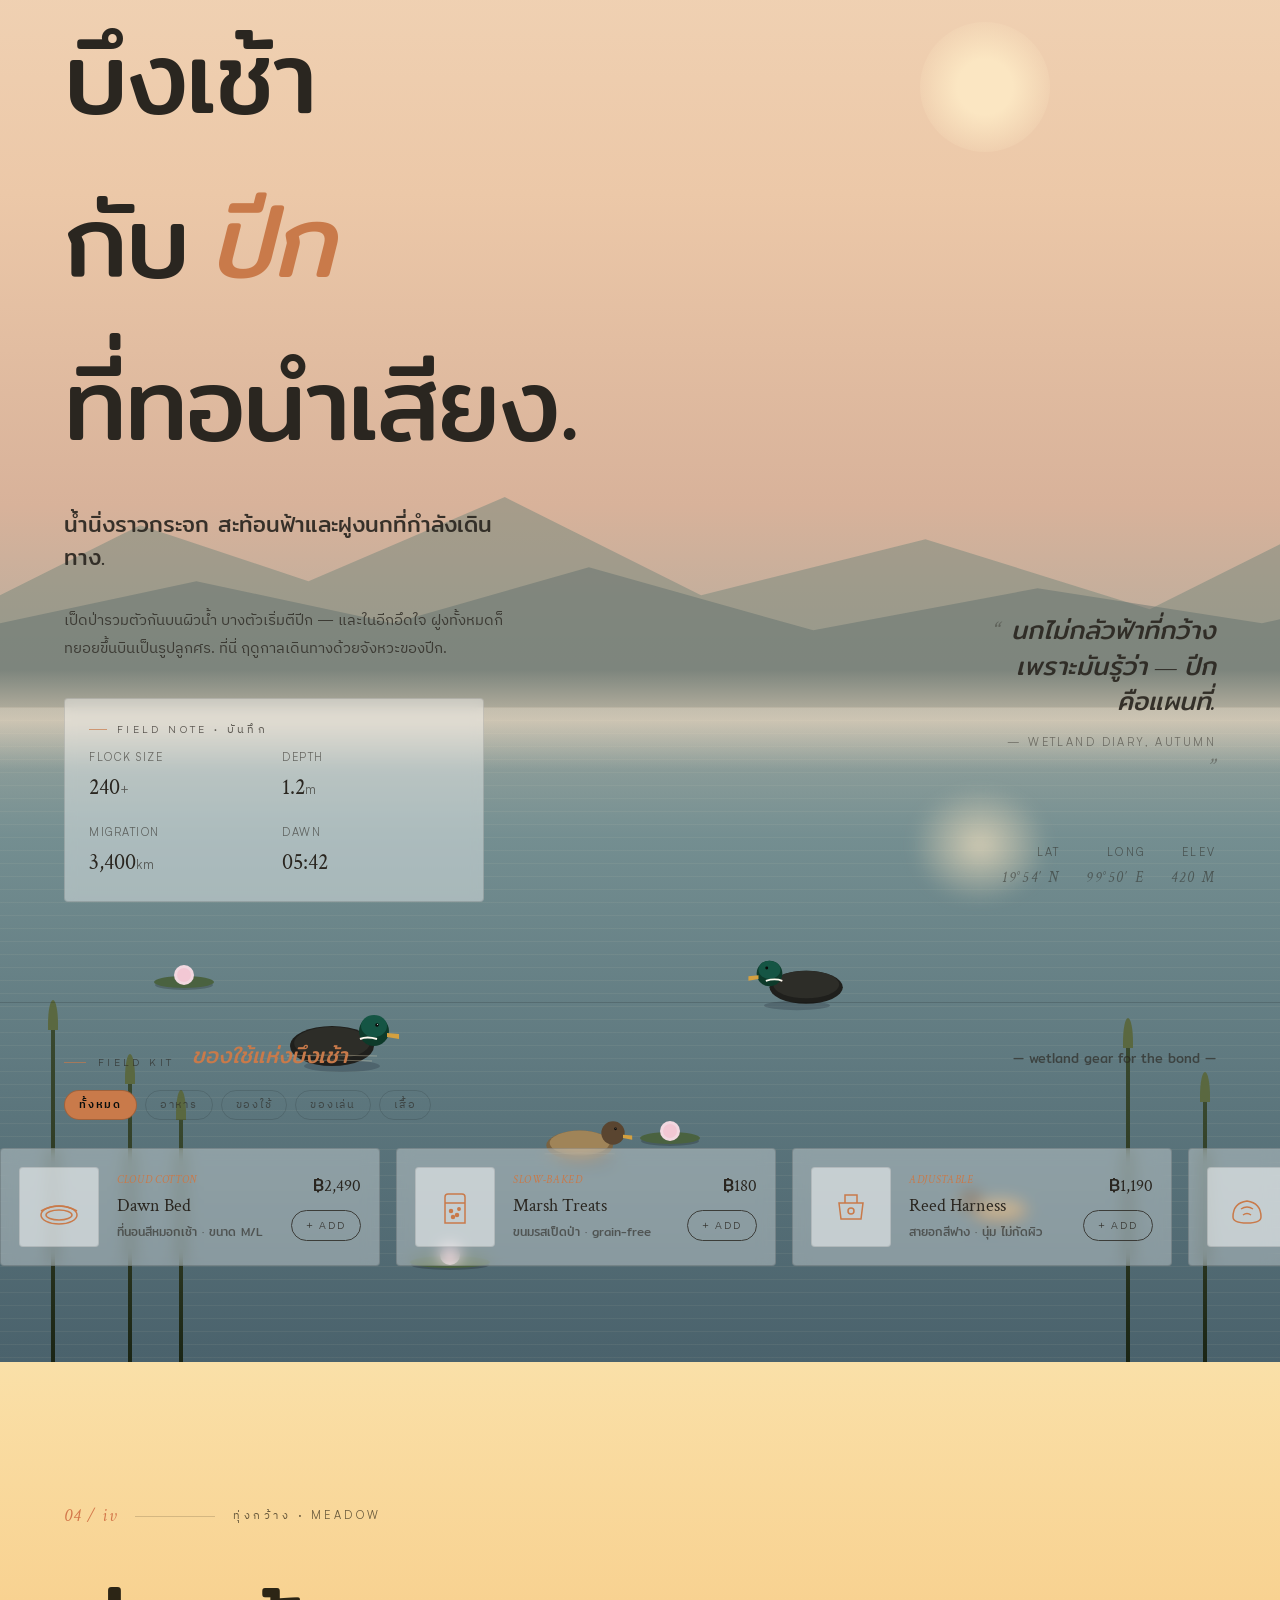
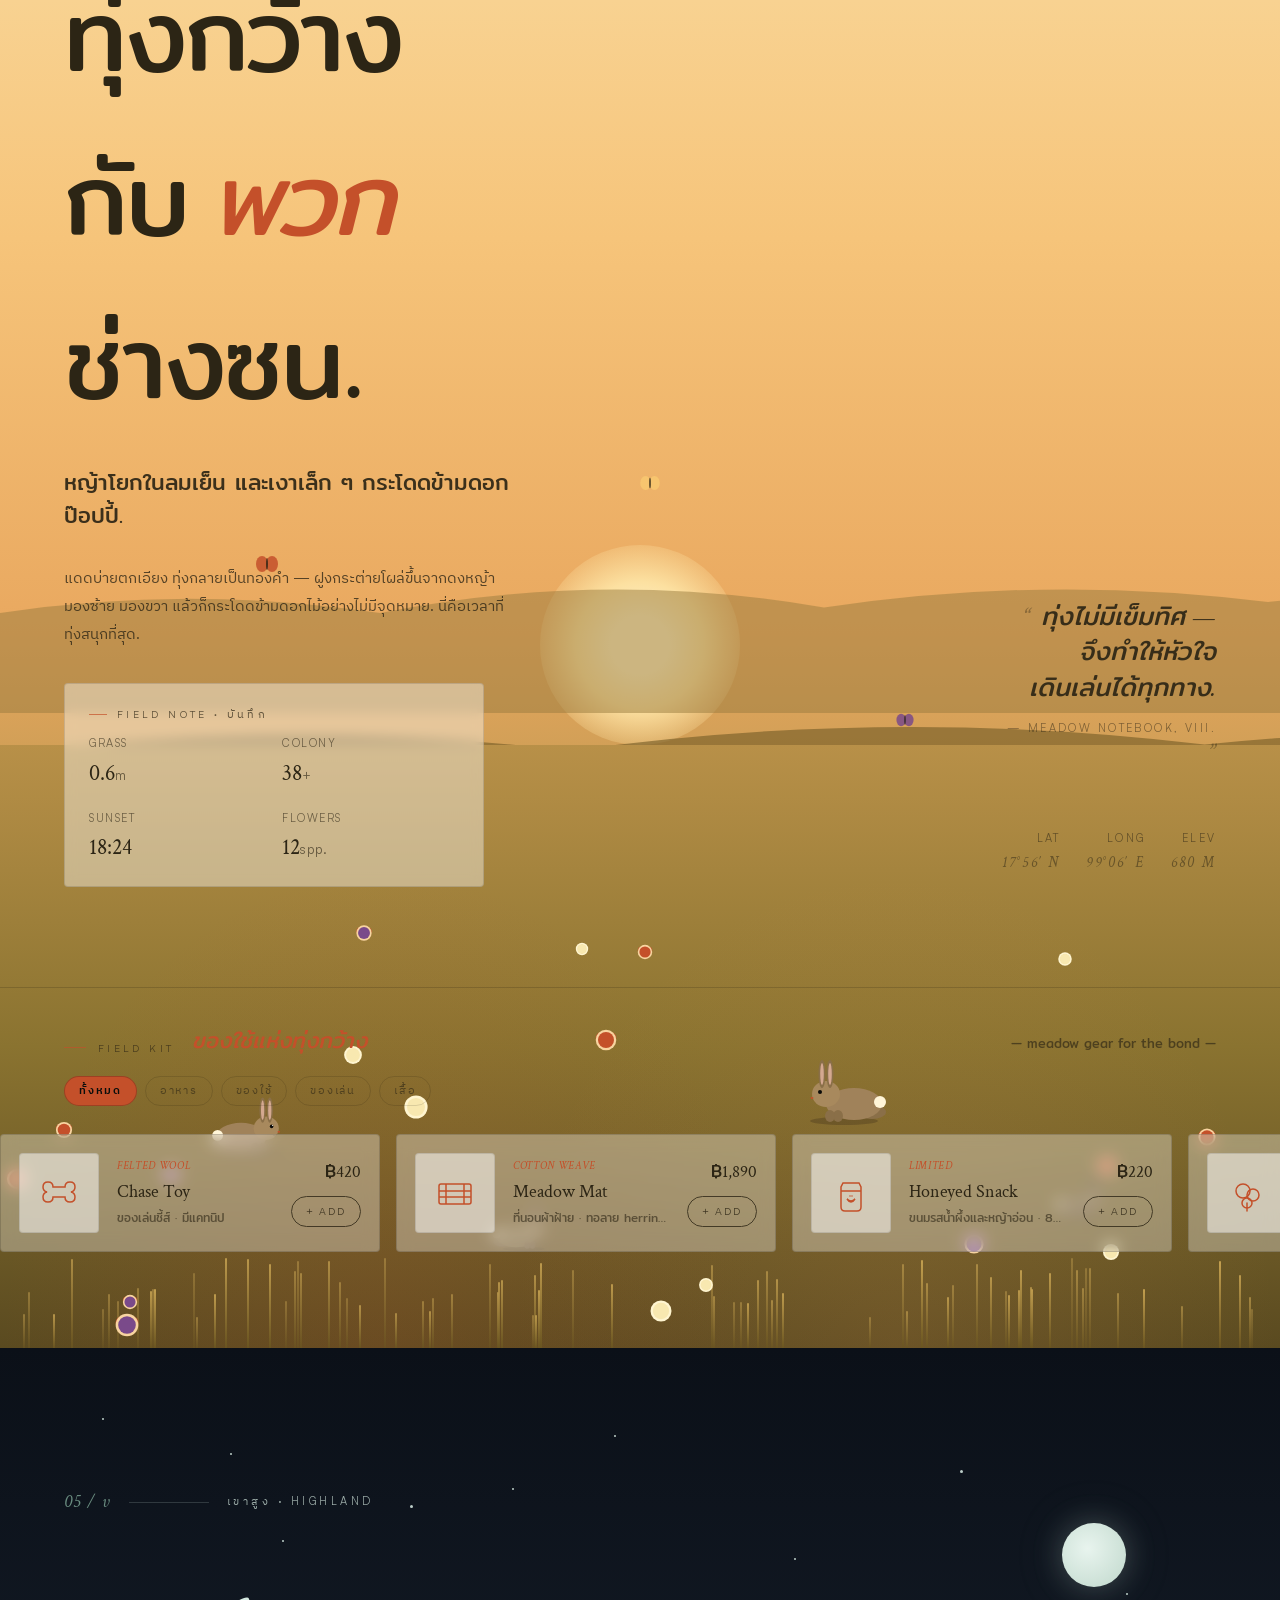
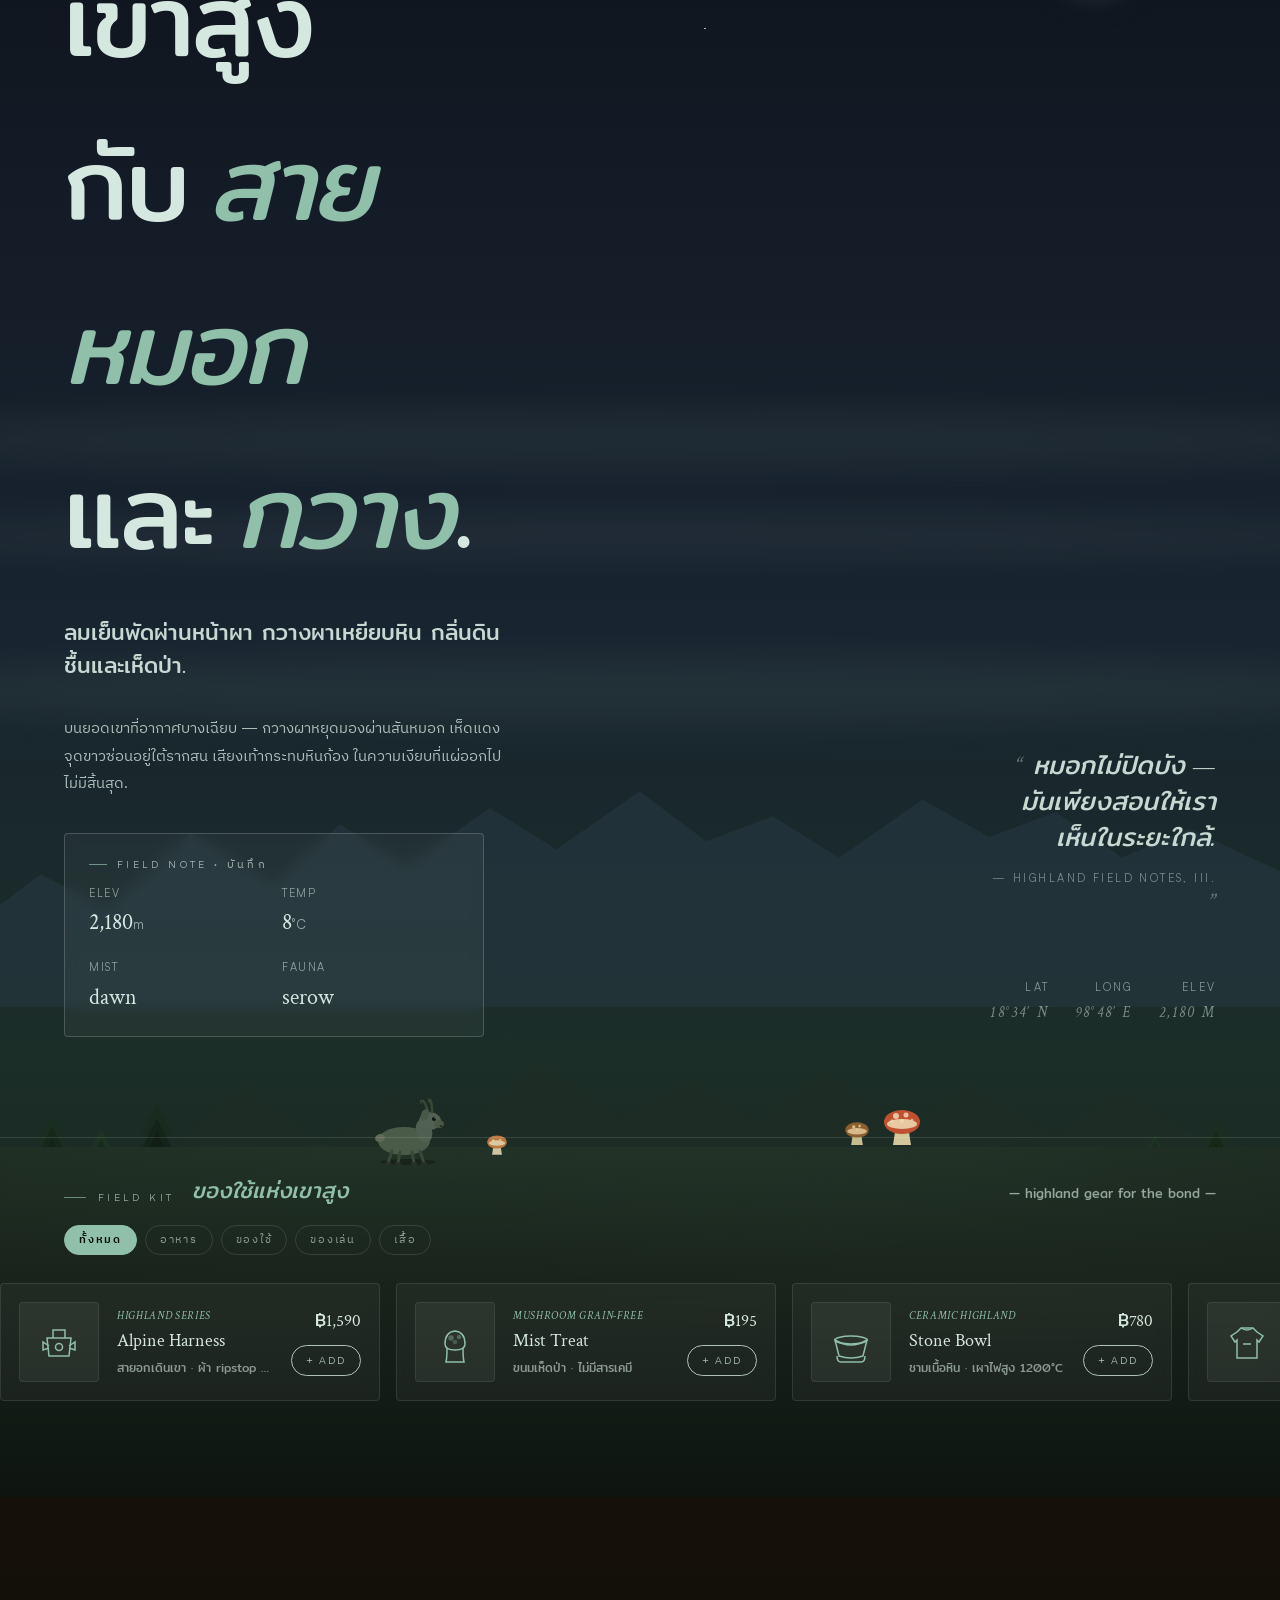
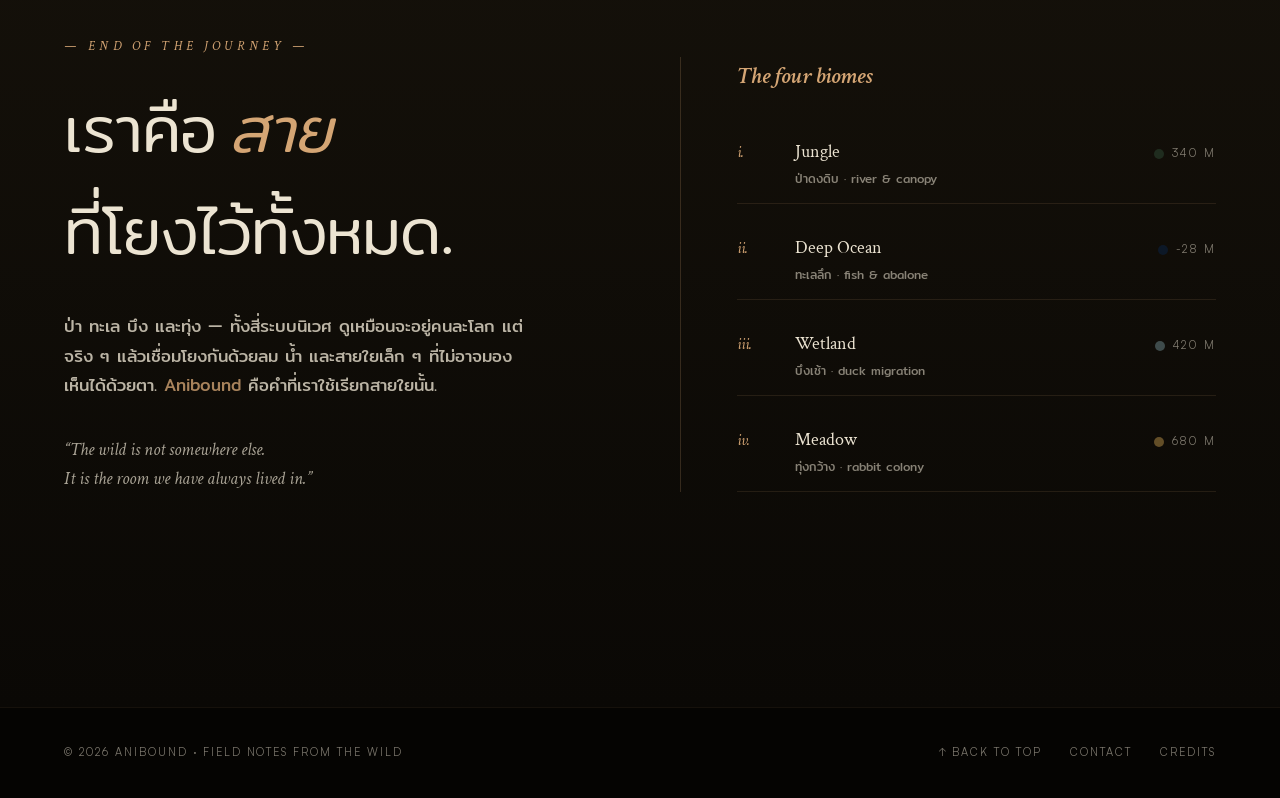
==== commit 27d06fcc: "Fix loadShopProducts: remove .eq(active,true) filter (column does not exist) Products were not showi" ====
--- a/index.html
+++ b/index.html
@@ -4090,7 +4090,6 @@
       const { data, error } = await supabase
         .from('products')
         .select('id, name, name_th, category, biome, price, tag, images, description, pet_type')
-        .eq('active', true)
         .order('created_at', { ascending: false })
       if (error || !data || data.length === 0) return
 
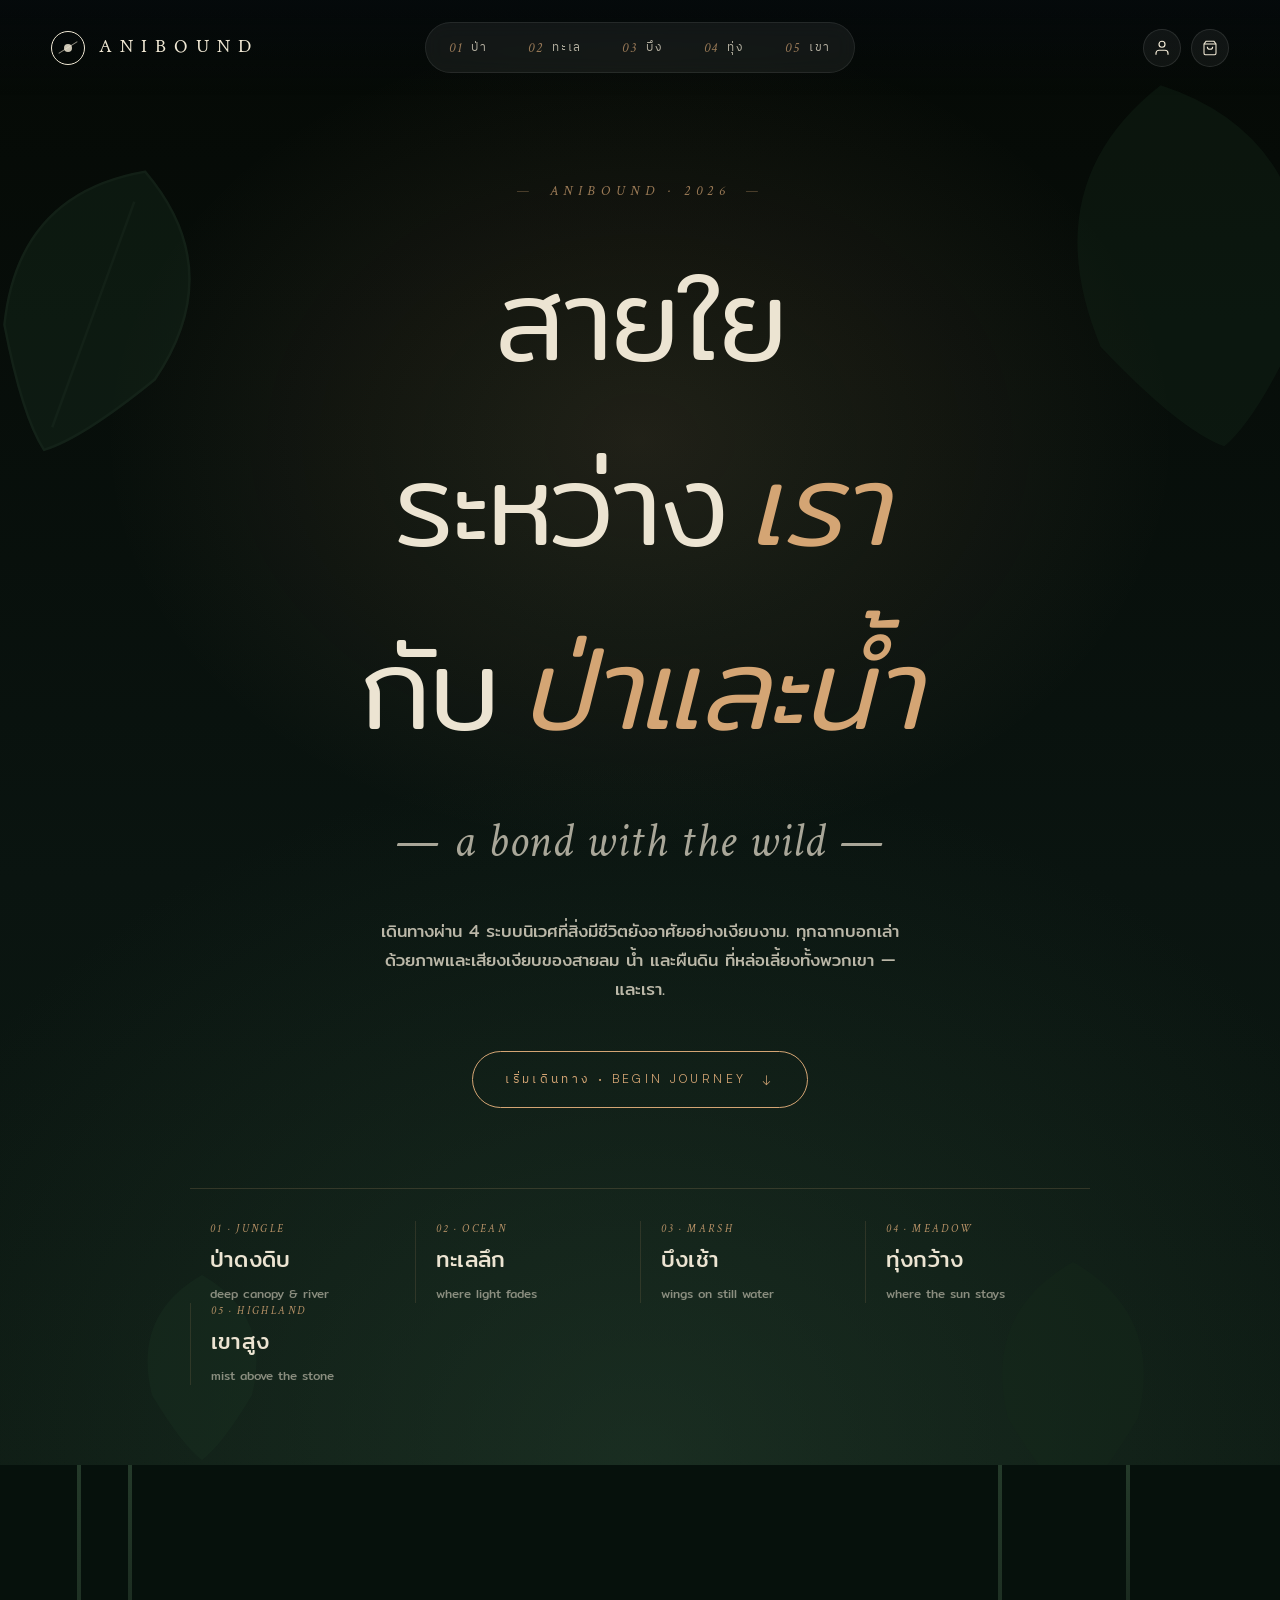
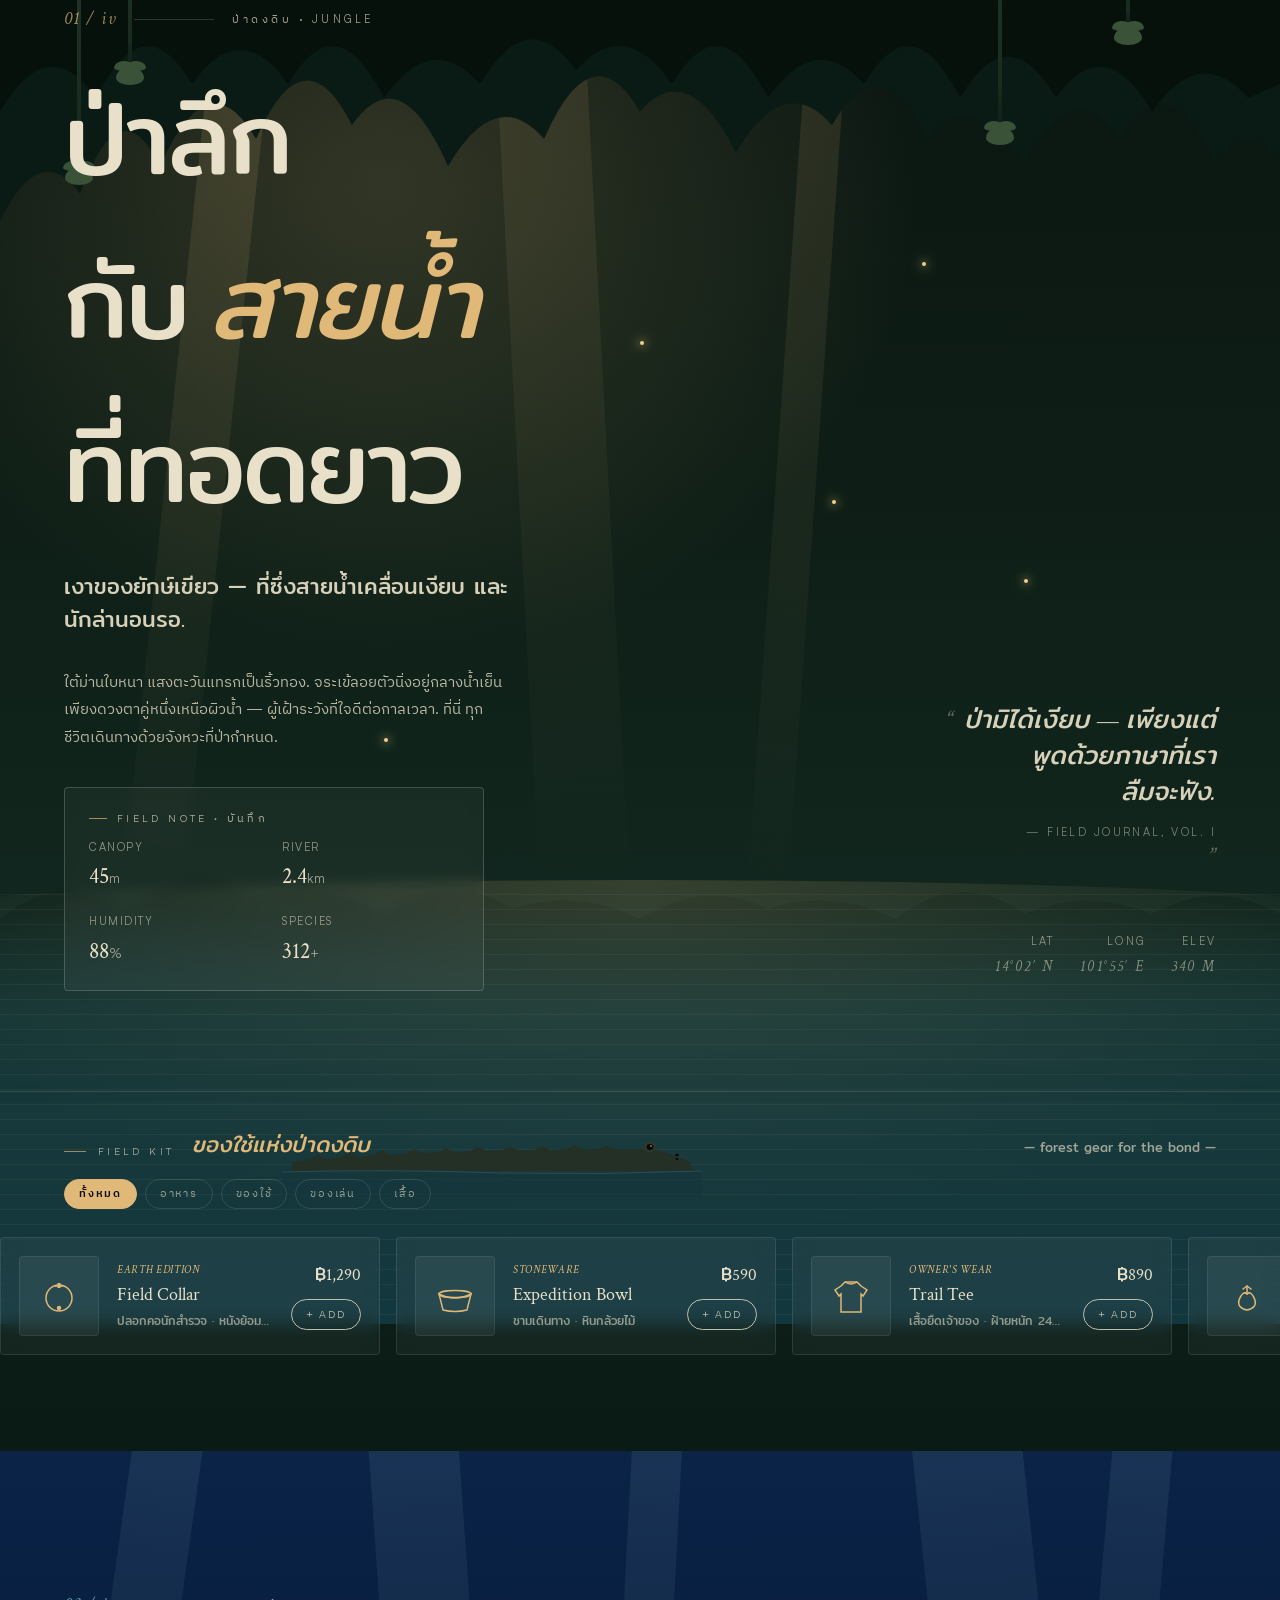
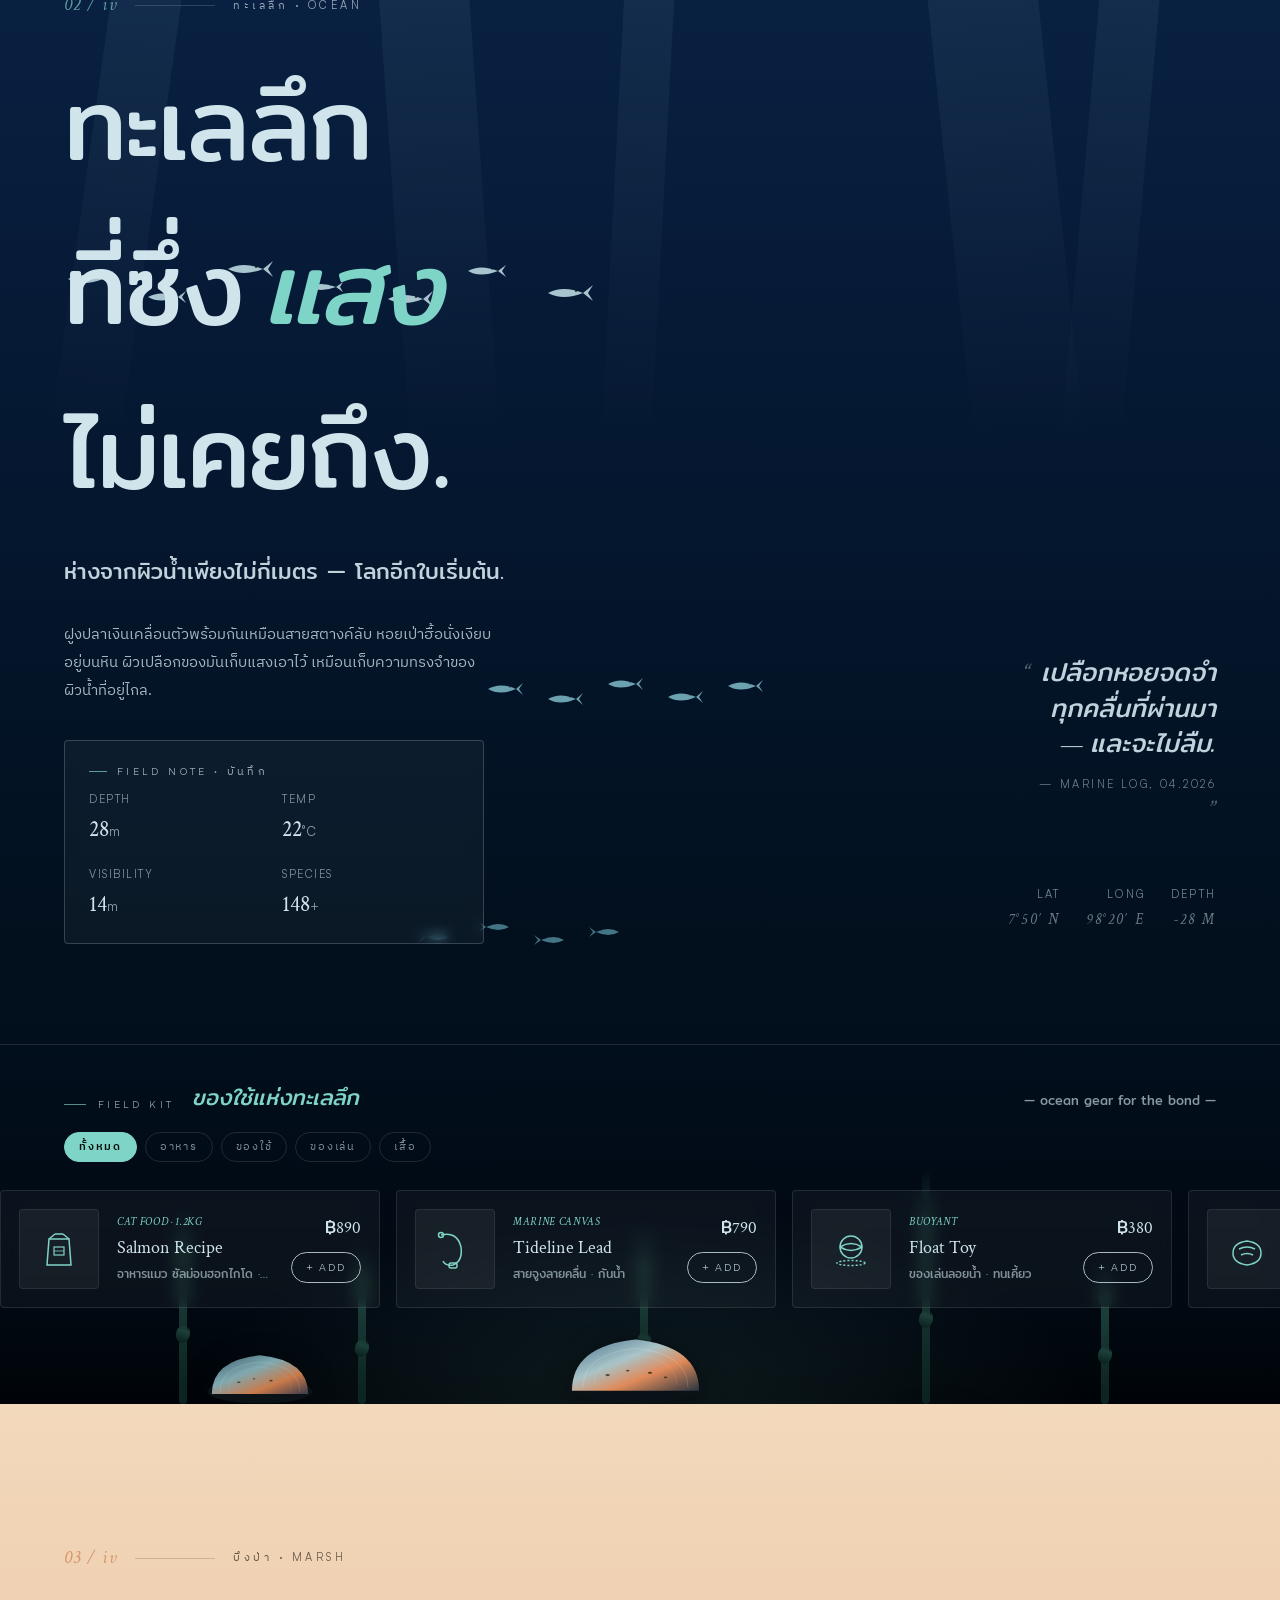
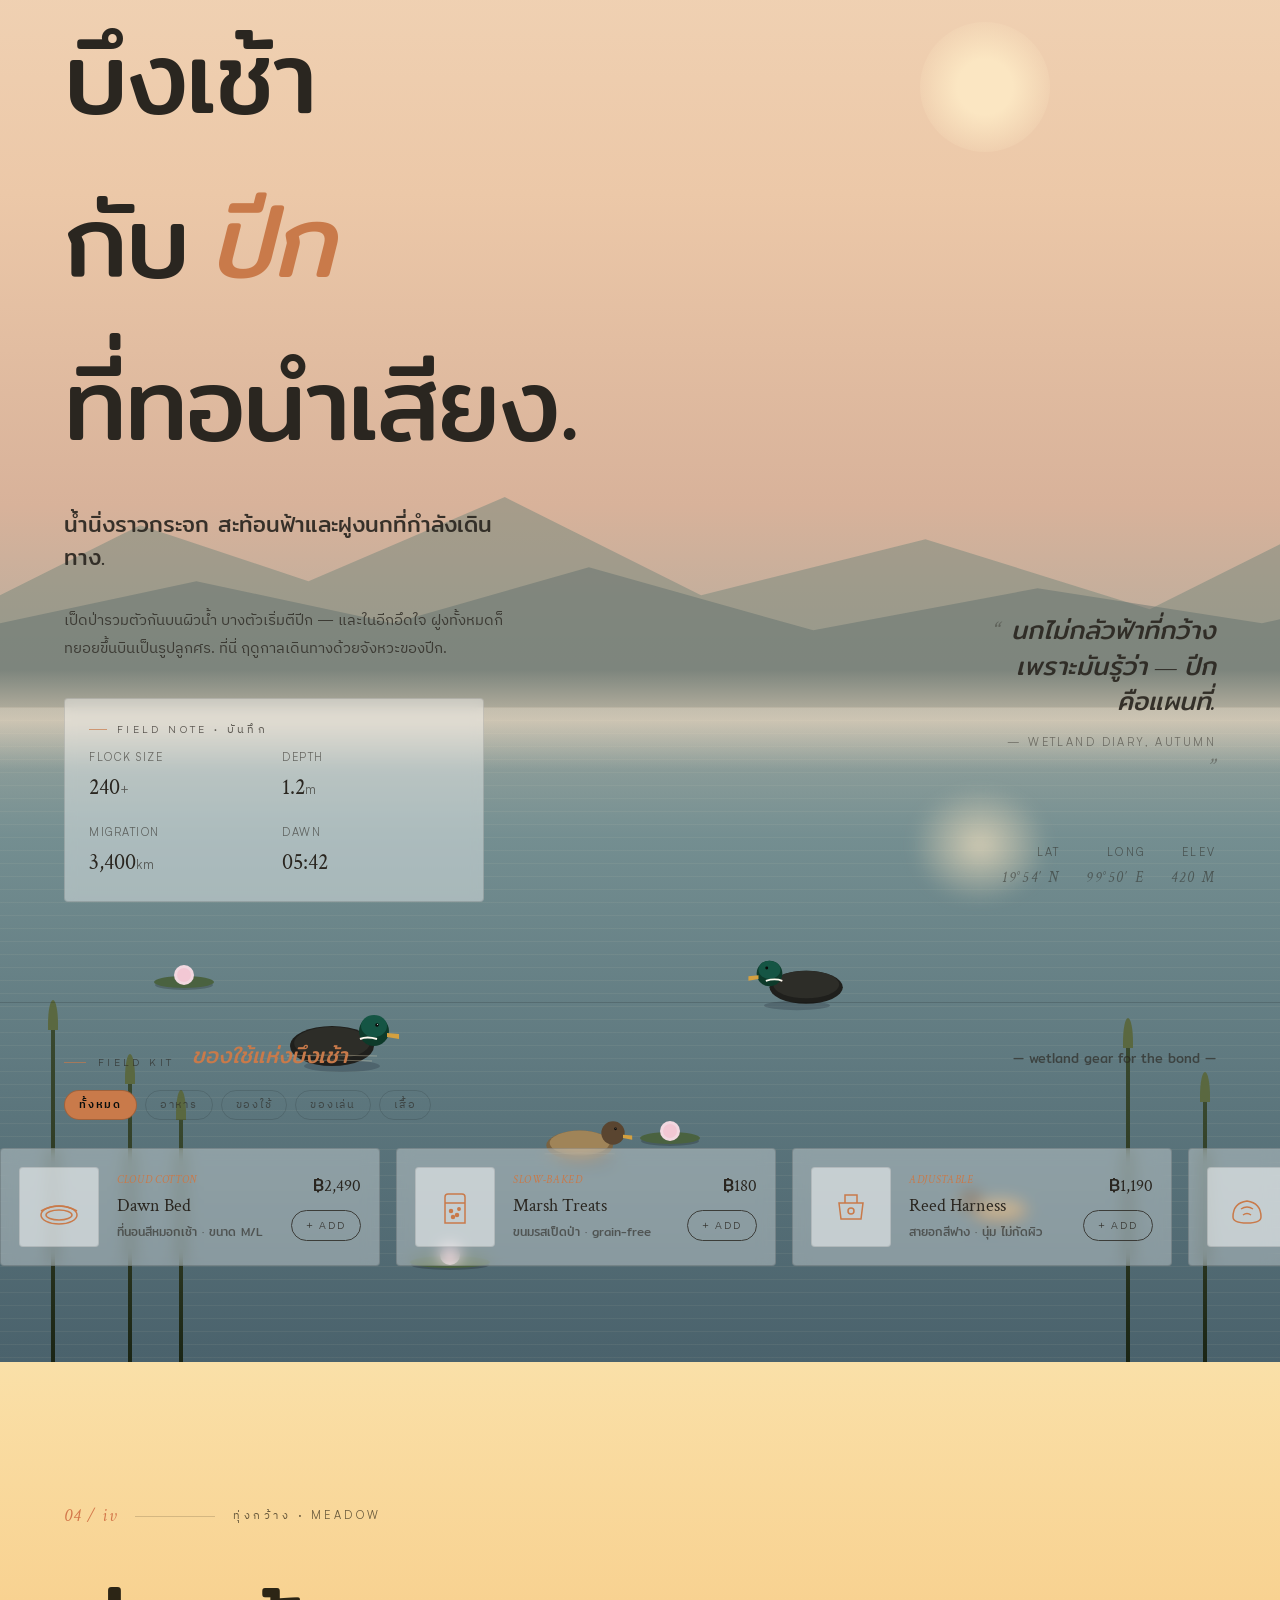
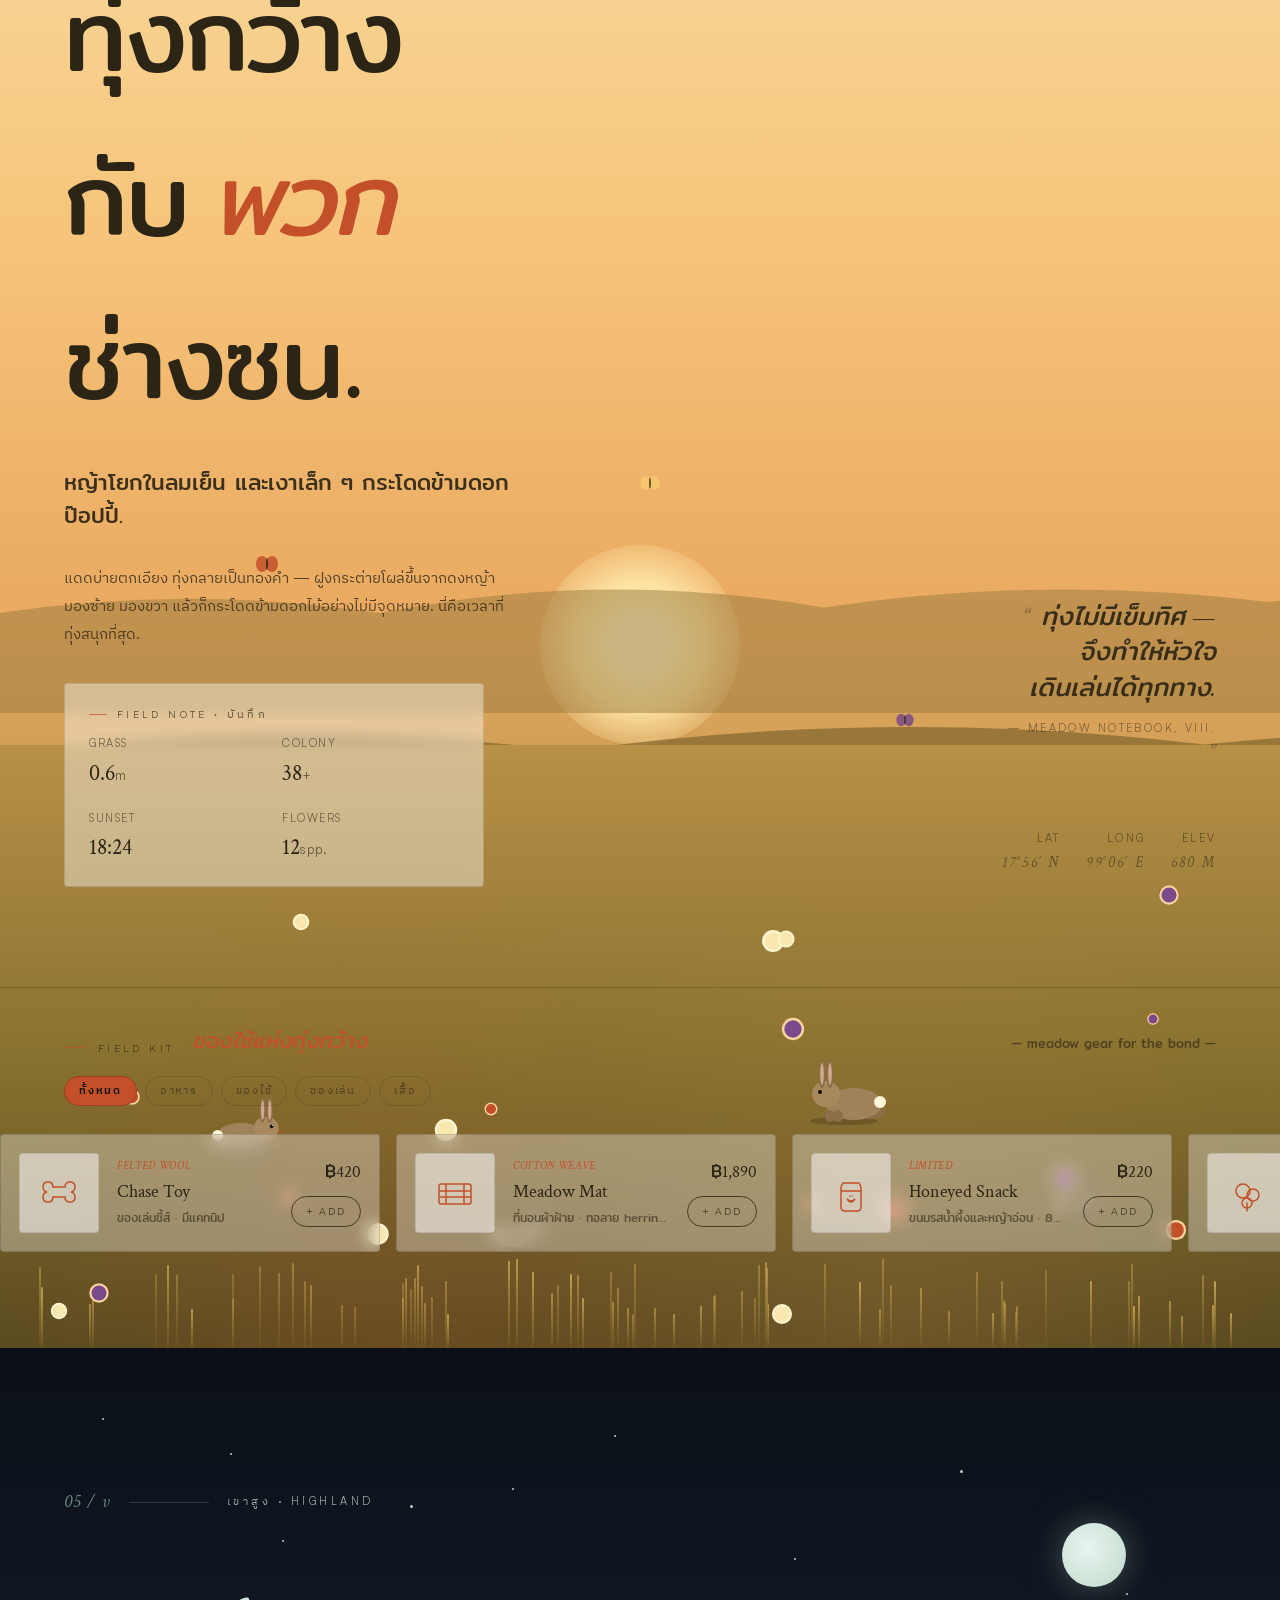
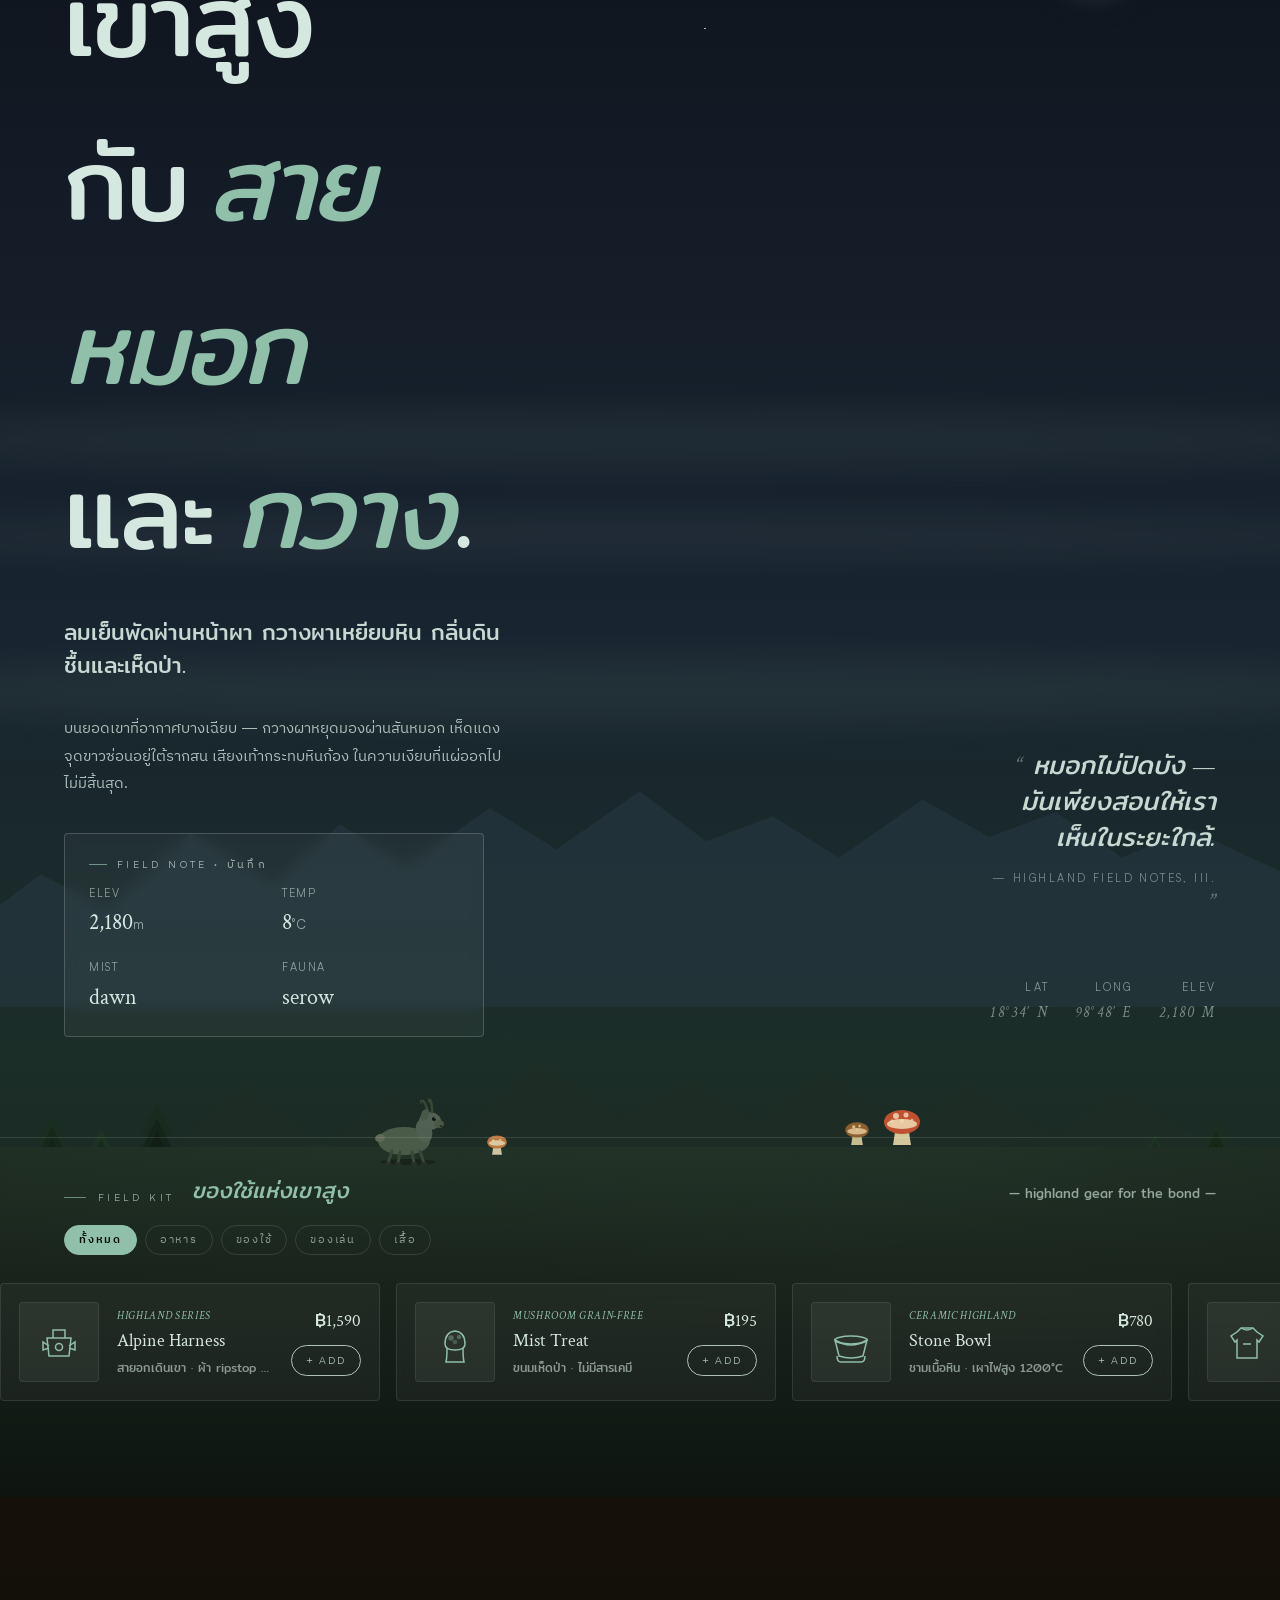
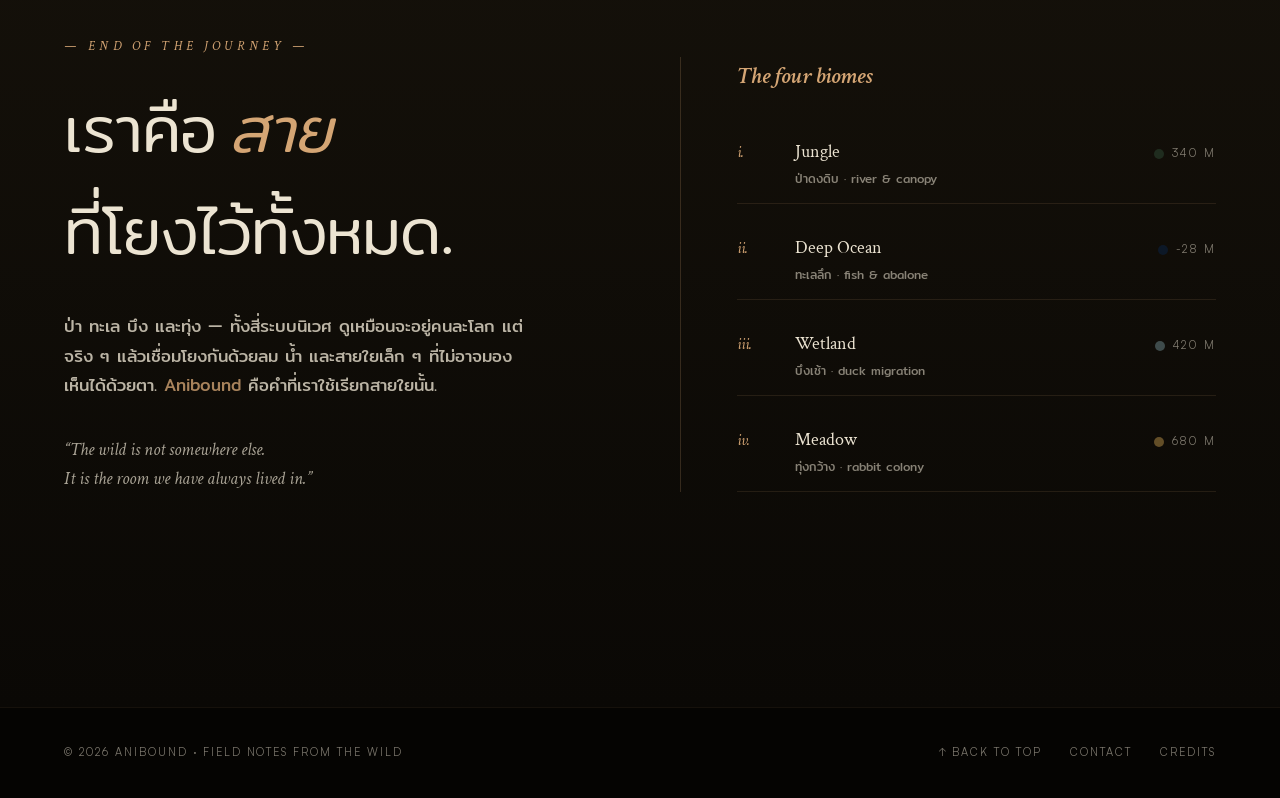
==== commit fc083316: "Security hardening (phase A): lock down RLS, gate admin, escape XSS - supabase-security-fix.sql: res" ====
--- a/index.html
+++ b/index.html
@@ -3853,6 +3853,10 @@
 
   let _pdImgIdx = 0;
 
+  // escape HTML (dataset อ่านกลับมาเป็นค่าดิบ ต้อง escape ก่อนใส่ innerHTML)
+  const escH = s => String(s == null ? '' : s).replace(/[&<>"']/g, c =>
+    ({ '&':'&amp;', '<':'&lt;', '>':'&gt;', '"':'&quot;', "'":'&#39;' }[c]));
+
   window.openProductDetail = function(card) {
     _pdCard    = card;
     _pdImgIdx  = 0;
@@ -3866,9 +3870,9 @@
     // Meta row (category + pet type)
     const meta = [];
     if (card.dataset.cat) meta.push(
-      `<div class="pd-meta-item"><span class="pd-meta-label">หมวดหมู่</span><span class="pd-meta-val">${card.dataset.cat}</span></div>`);
+      `<div class="pd-meta-item"><span class="pd-meta-label">หมวดหมู่</span><span class="pd-meta-val">${escH(card.dataset.cat)}</span></div>`);
     if (card.dataset.pet) meta.push(
-      `<div class="pd-meta-item"><span class="pd-meta-label">สัตว์เลี้ยง</span><span class="pd-meta-val gold">🐾 ${card.dataset.pet}</span></div>`);
+      `<div class="pd-meta-item"><span class="pd-meta-label">สัตว์เลี้ยง</span><span class="pd-meta-val gold">🐾 ${escH(card.dataset.pet)}</span></div>`);
     document.getElementById('pdMeta').innerHTML = meta.join('');
 
     // Description
@@ -3892,7 +3896,7 @@
       return;
     }
     const imgs = images.map((src, i) =>
-      `<img src="${src}" class="${i===0?'active':''}" loading="lazy">`).join('');
+      `<img src="${escH(src)}" class="${i===0?'active':''}" loading="lazy">`).join('');
     const counter = images.length > 1 ? `<div class="pd-img-count">1 / ${images.length}</div>` : '';
     const arrows = images.length > 1
       ? `<button class="pd-arr prev" onclick="pdNav(-1)">&#8592;</button>
@@ -4106,25 +4110,23 @@
         const grid = section.querySelector('.fk-grid')
         if (!grid) return
 
+        const esc = s => String(s == null ? '' : s).replace(/[&<>"']/g, c =>
+          ({ '&':'&amp;', '<':'&lt;', '>':'&gt;', '"':'&quot;', "'":'&#39;' }[c]))
         grid.innerHTML = products.map(p => {
           const img    = (p.images || []).find(Boolean)
           const catTh  = CAT_TH[p.category] || 'ของใช้'
           const tag    = p.tag || catTh
-          const nameE  = (p.name    || '').replace(/"/g, '&quot;')
-          const thE    = (p.name_th || '').replace(/"/g, '&quot;')
-          const tagE   = tag.replace(/"/g, '&quot;')
-          const iconHtml = img
-            ? `<img src="${img}" alt="${nameE}" loading="lazy">`
+          const imgOk  = typeof img === 'string' && /^https?:\/\//.test(img)
+          const iconHtml = imgOk
+            ? `<img src="${esc(img)}" alt="${esc(p.name)}" loading="lazy">`
             : `<svg viewBox="0 0 48 48" fill="none" stroke="currentColor" stroke-width="1.5"><path d="M8 16l16-8 16 8v16l-16 8-16-8V16z"/></svg>`
-          const imagesJson = JSON.stringify(p.images || []).replace(/"/g, '&quot;')
-          const descE = (p.description || '').replace(/"/g, '&quot;')
-          const petE  = (p.pet_type    || '').replace(/"/g, '&quot;')
-          return `<div class="fk-card" data-id="${p.id}" data-name="${nameE}" data-tag="${tagE}" data-th="${thE}" data-price="${p.price}" data-cat="${catTh}" data-images="${imagesJson}" data-desc="${descE}" data-pet="${petE}" onclick="openProductDetail(this)">
+          const imagesJson = esc(JSON.stringify((p.images || []).filter(i => typeof i === 'string' && /^https?:\/\//.test(i))))
+          return `<div class="fk-card" data-id="${esc(p.id)}" data-name="${esc(p.name)}" data-tag="${esc(tag)}" data-th="${esc(p.name_th)}" data-price="${esc(p.price)}" data-cat="${esc(catTh)}" data-images="${imagesJson}" data-desc="${esc(p.description)}" data-pet="${esc(p.pet_type)}" onclick="openProductDetail(this)">
             <div class="fk-icon">${iconHtml}</div>
             <div class="fk-info">
-              <div class="fk-tag">${tag}</div>
-              <div class="fk-name">${p.name}</div>
-              <div class="fk-th">${p.name_th || ''}</div>
+              <div class="fk-tag">${esc(tag)}</div>
+              <div class="fk-name">${esc(p.name)}</div>
+              <div class="fk-th">${esc(p.name_th)}</div>
             </div>
             <div class="fk-add">
               <div class="fk-price">฿${Number(p.price).toLocaleString()}</div>
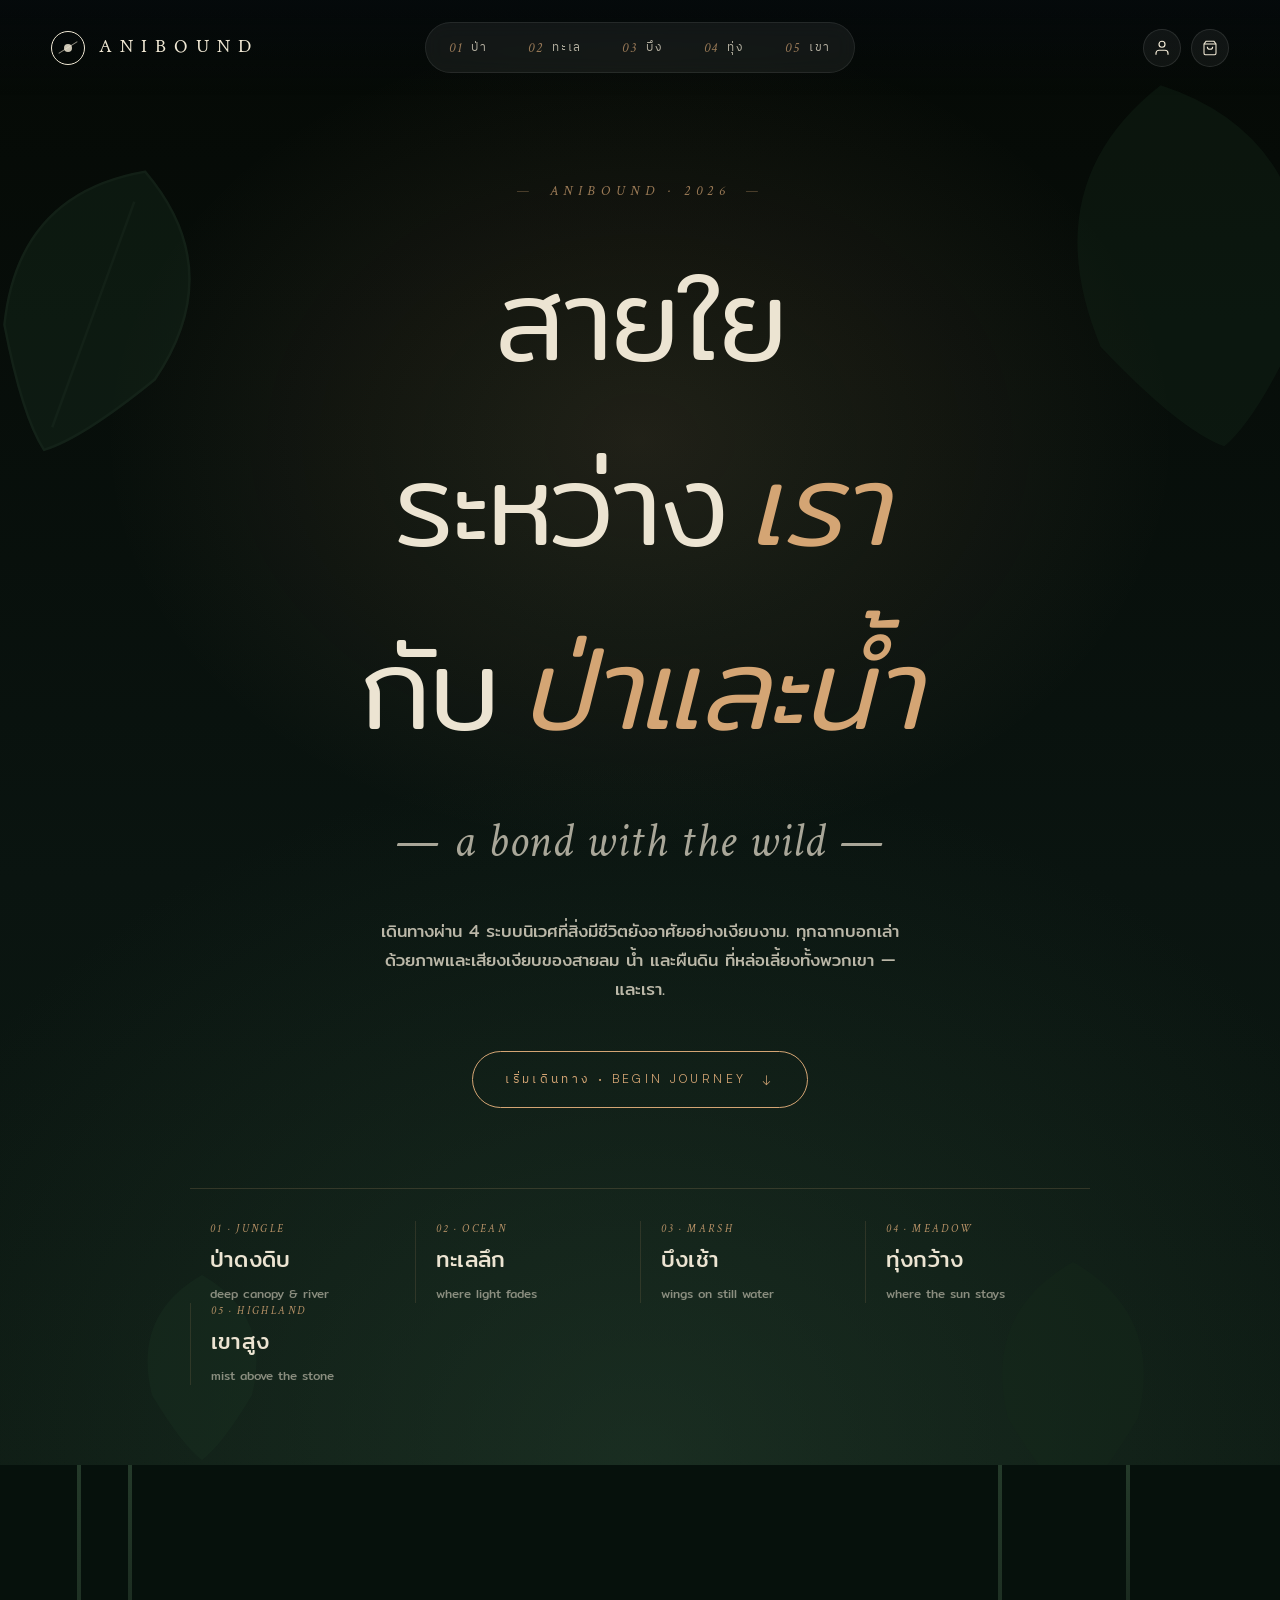
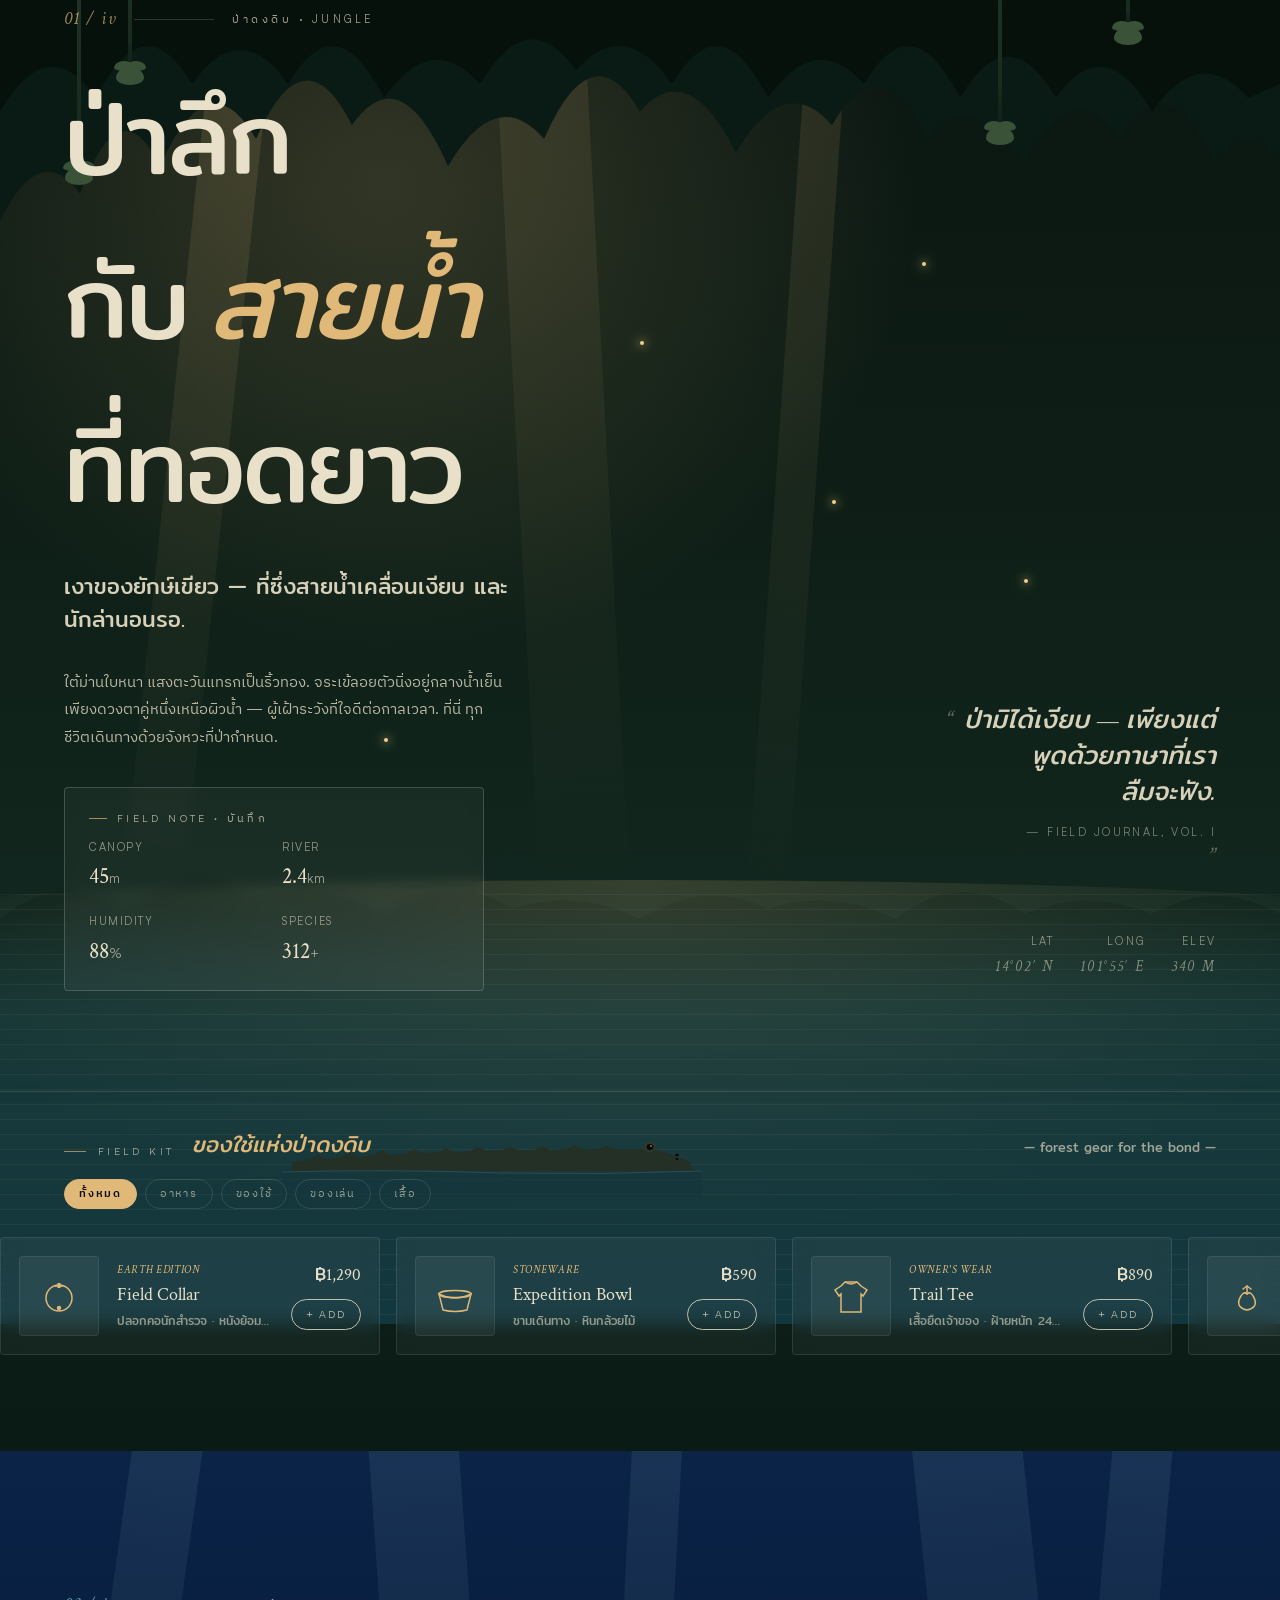
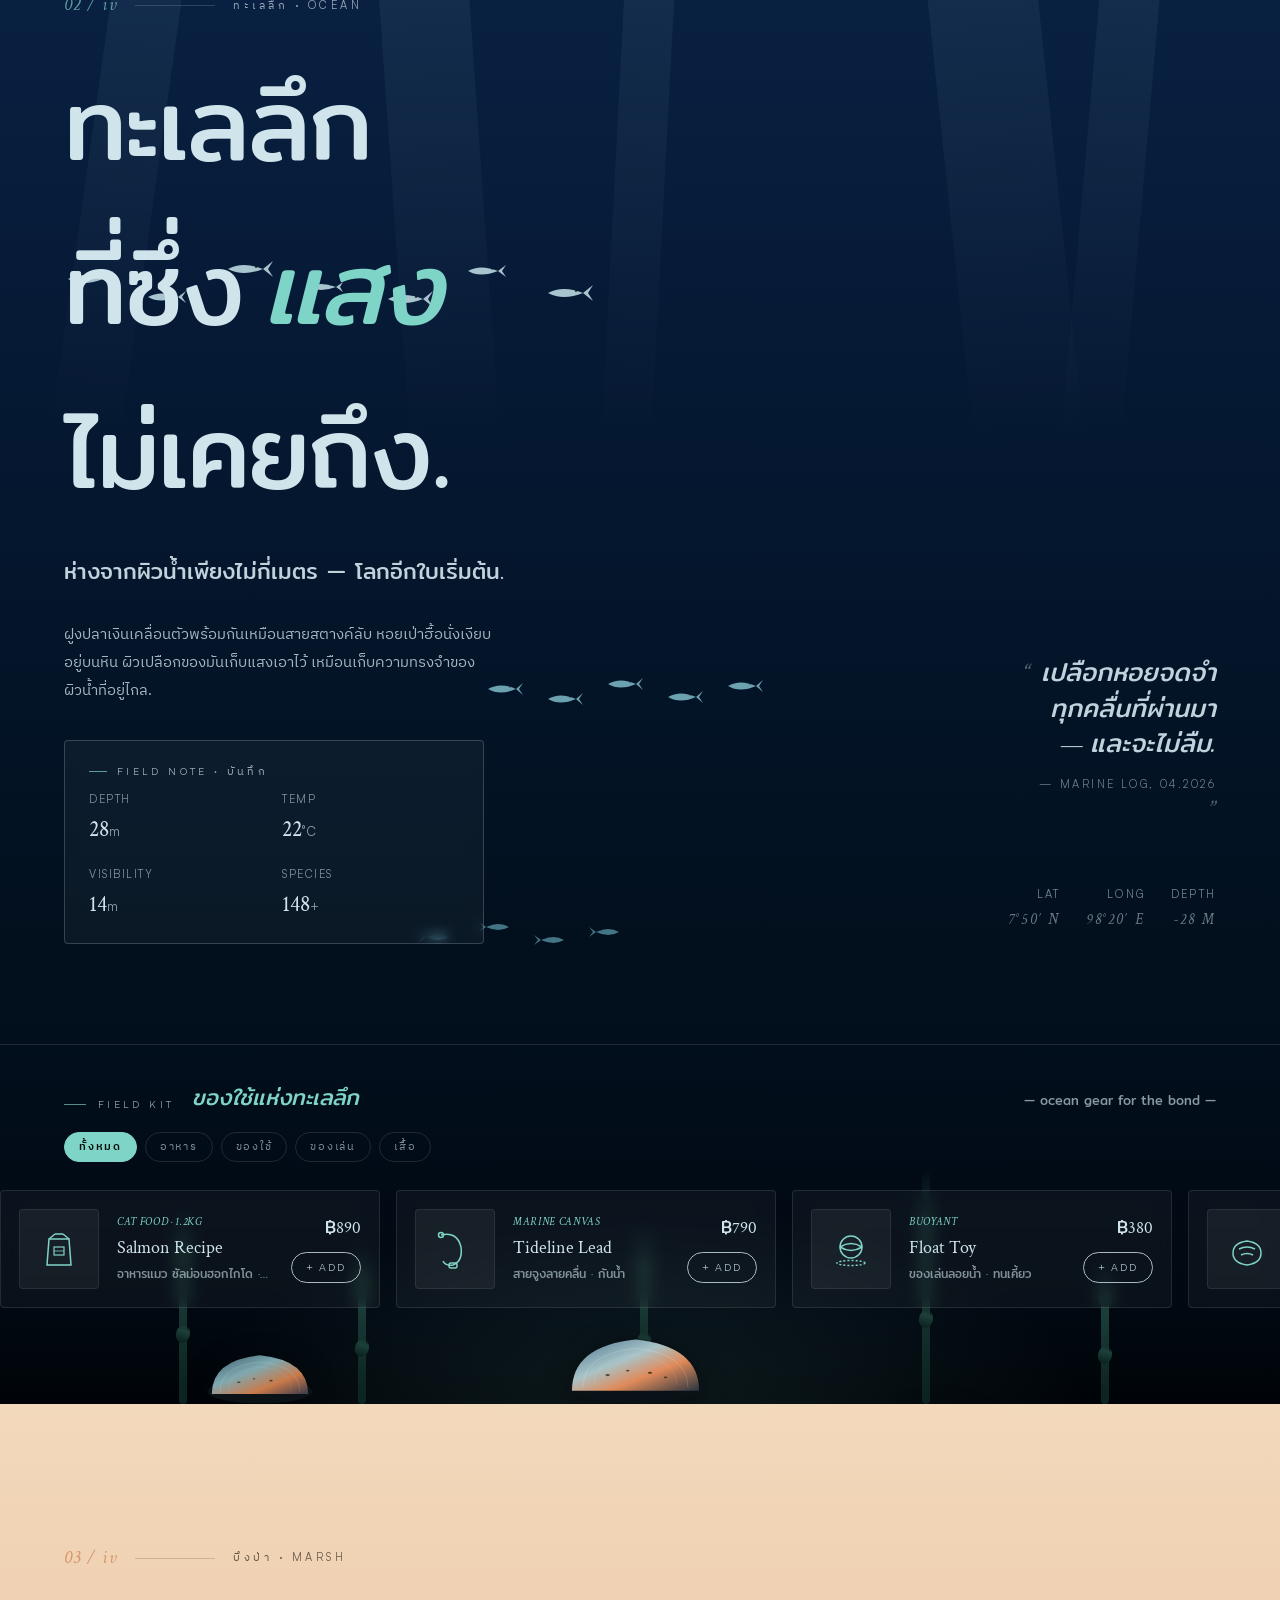
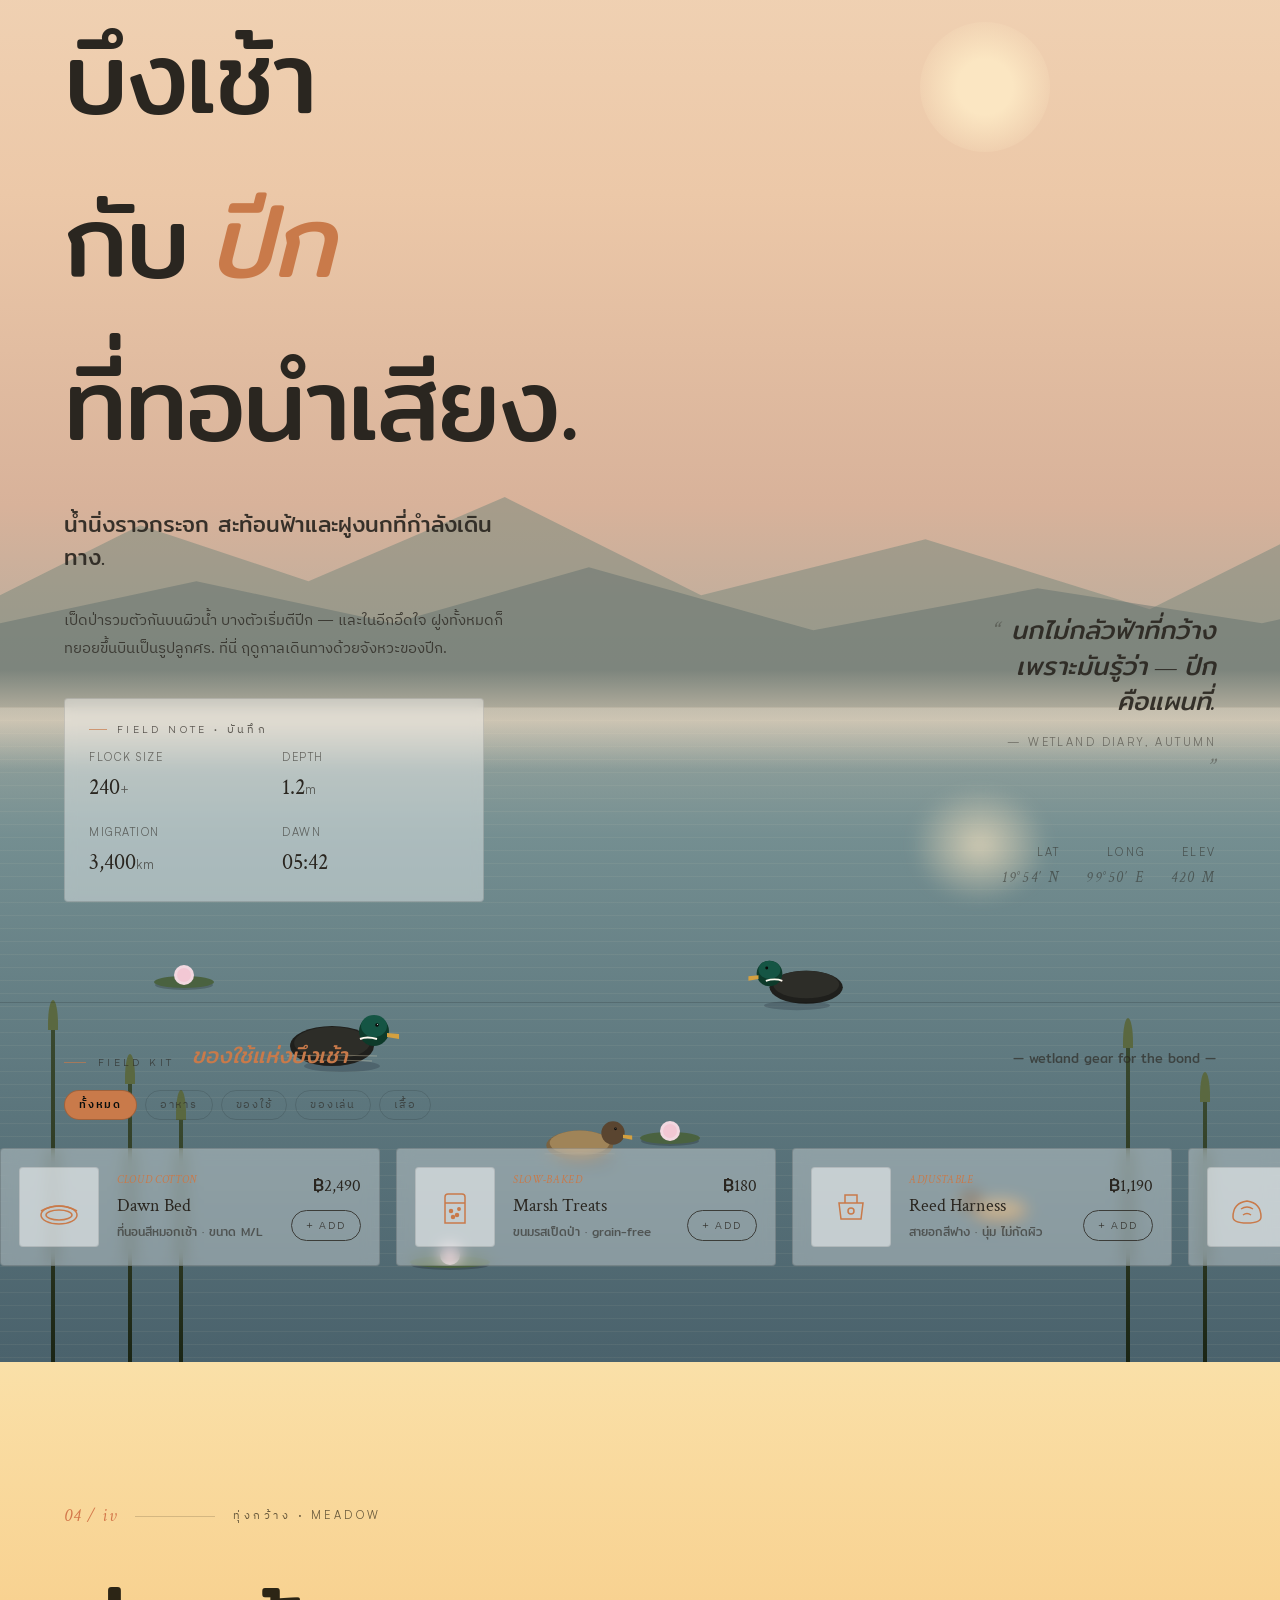
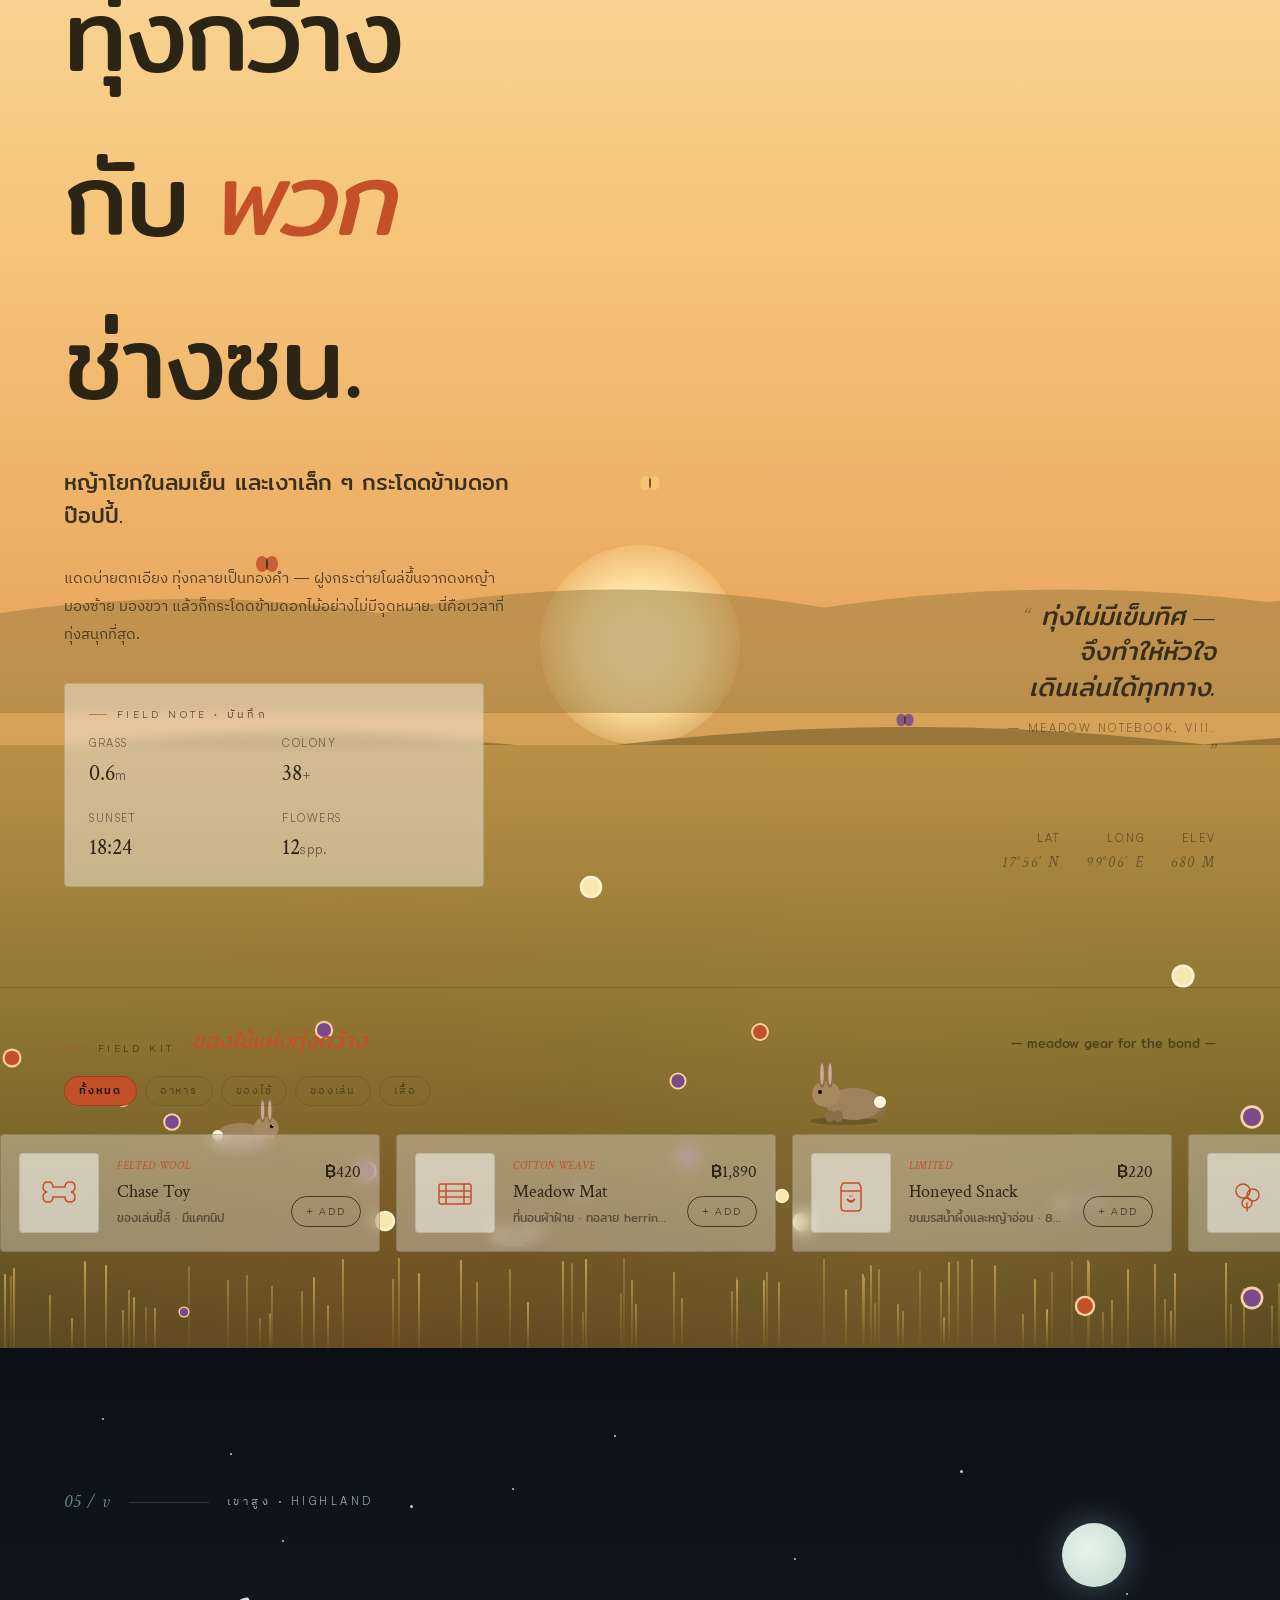
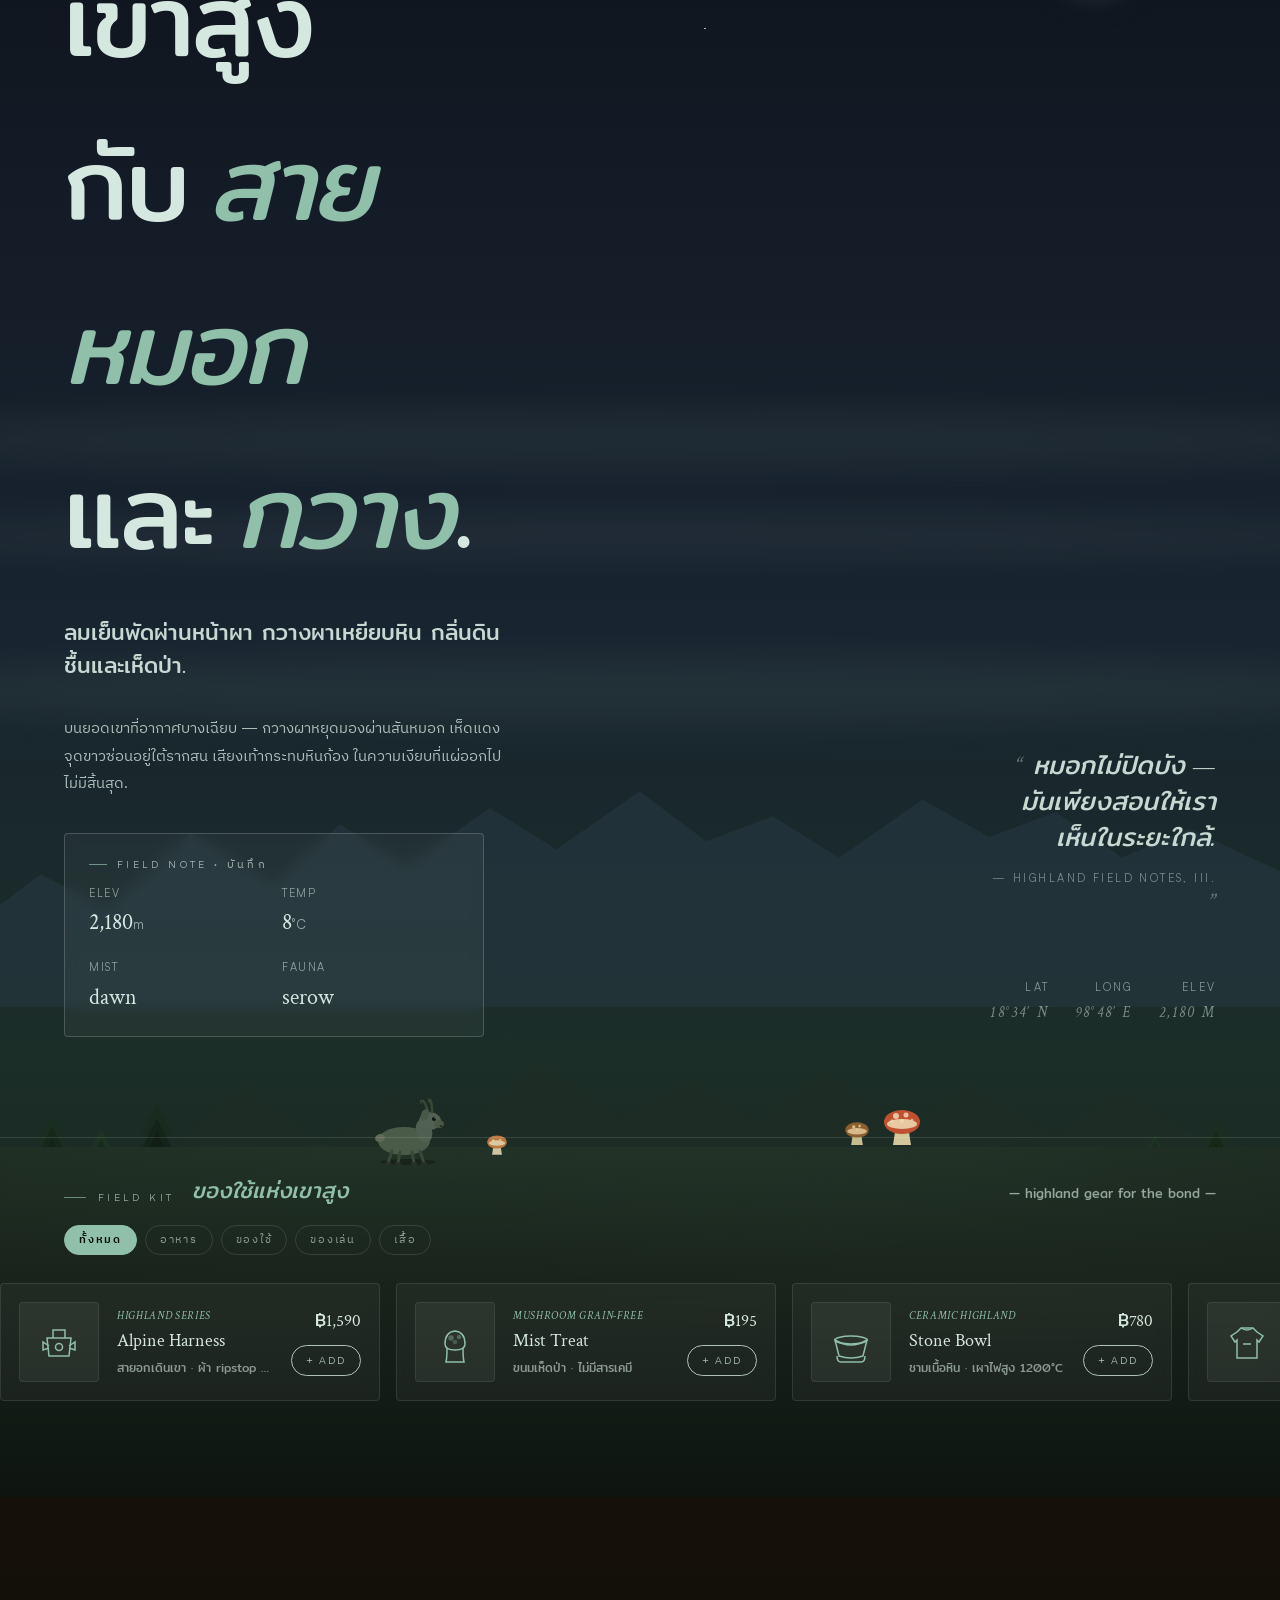
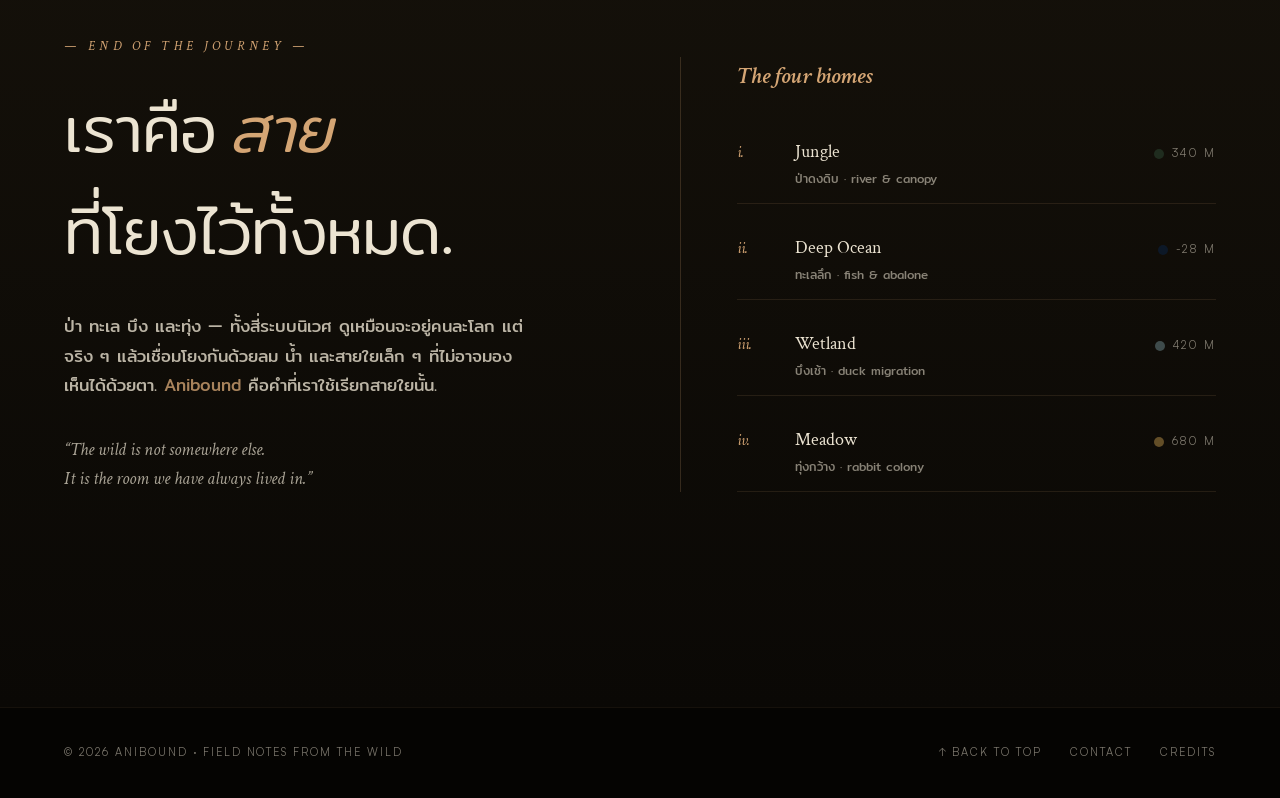
==== commit dd62af89: "Phase B cleanup: canonical schema, fix category bug, validation, docs - supabase-schema.sql: rewritt" ====
--- a/index.html
+++ b/index.html
@@ -4114,7 +4114,9 @@
           ({ '&':'&amp;', '<':'&lt;', '>':'&gt;', '"':'&quot;', "'":'&#39;' }[c]))
         grid.innerHTML = products.map(p => {
           const img    = (p.images || []).find(Boolean)
-          const catTh  = CAT_TH[p.category] || 'ของใช้'
+          // category ใน DB เก็บเป็นไทยอยู่แล้ว (อาหาร/ของใช้/ของเล่น/เสื้อ)
+          // เผื่อ legacy เก็บโค้ดอังกฤษ → map ก่อน, ไม่งั้นใช้ค่าตรงๆ
+          const catTh  = CAT_TH[p.category] || p.category || 'ของใช้'
           const tag    = p.tag || catTh
           const imgOk  = typeof img === 'string' && /^https?:\/\//.test(img)
           const iconHtml = imgOk
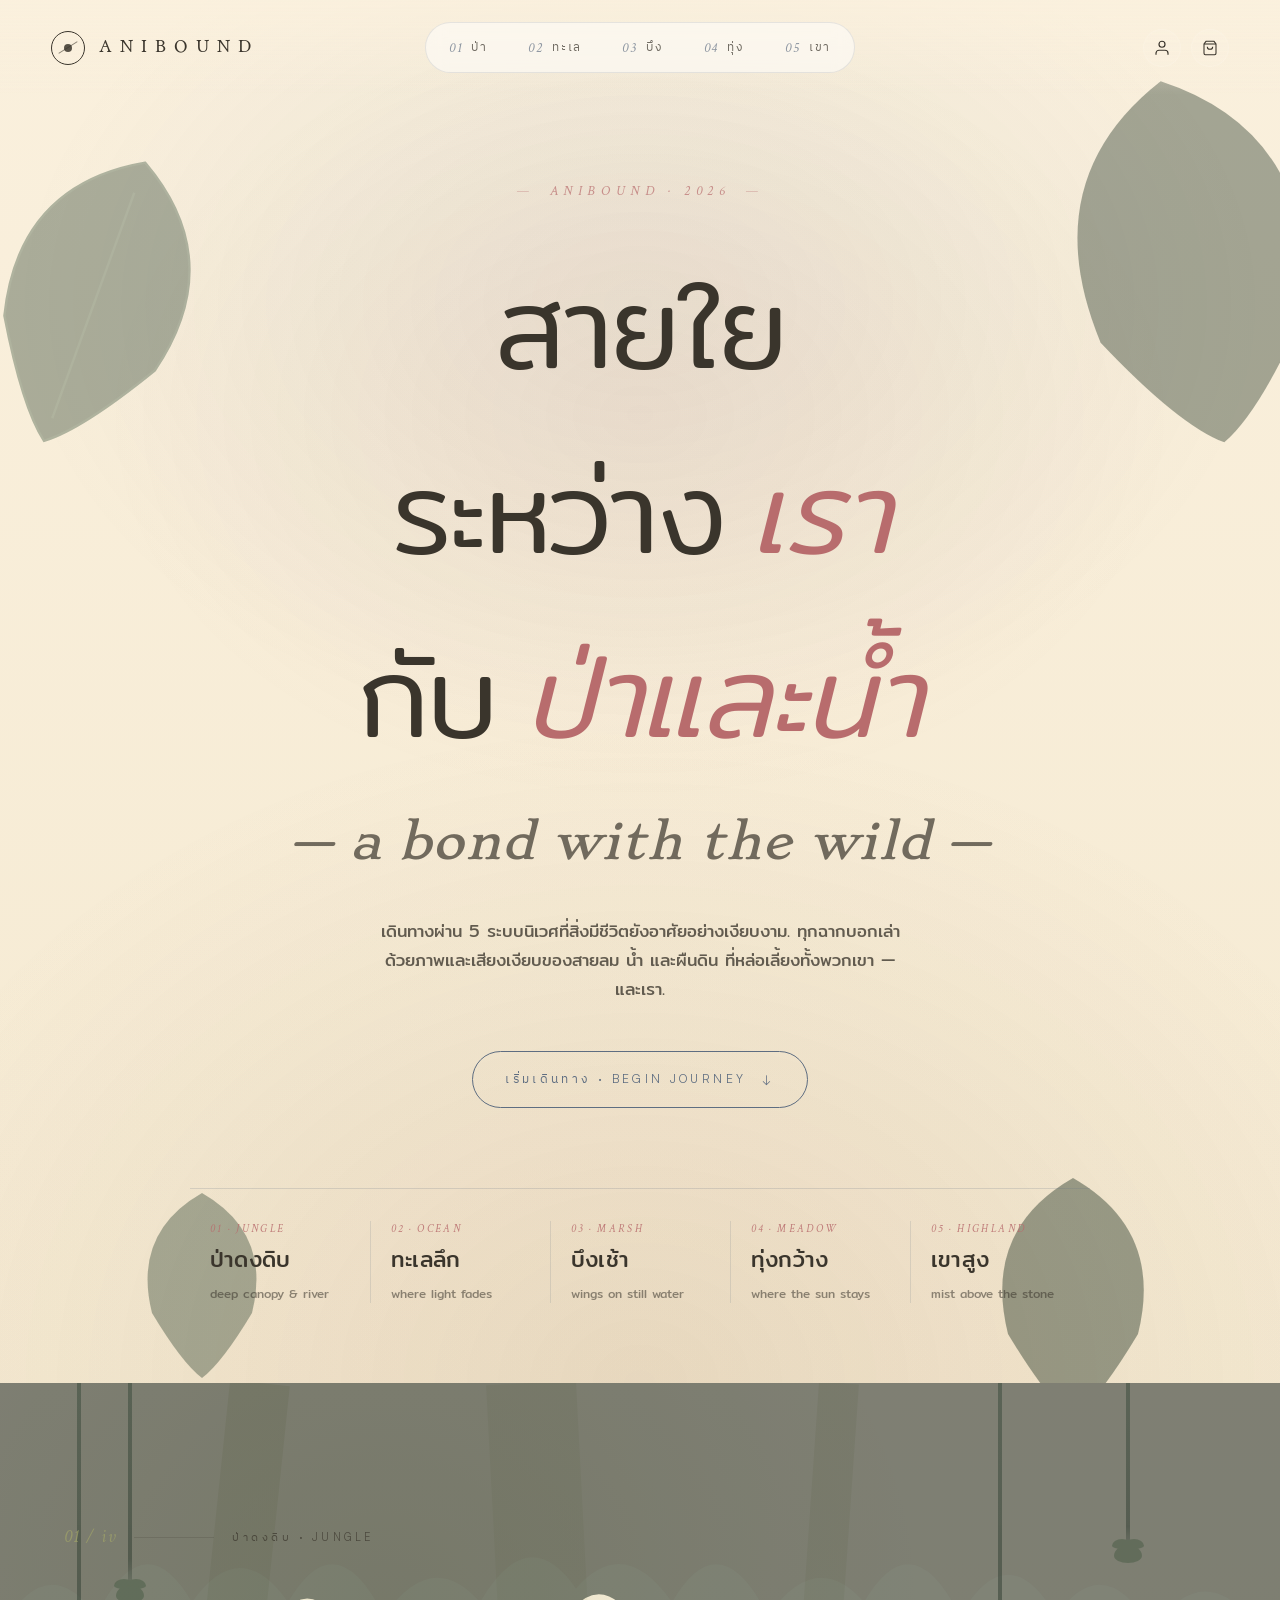
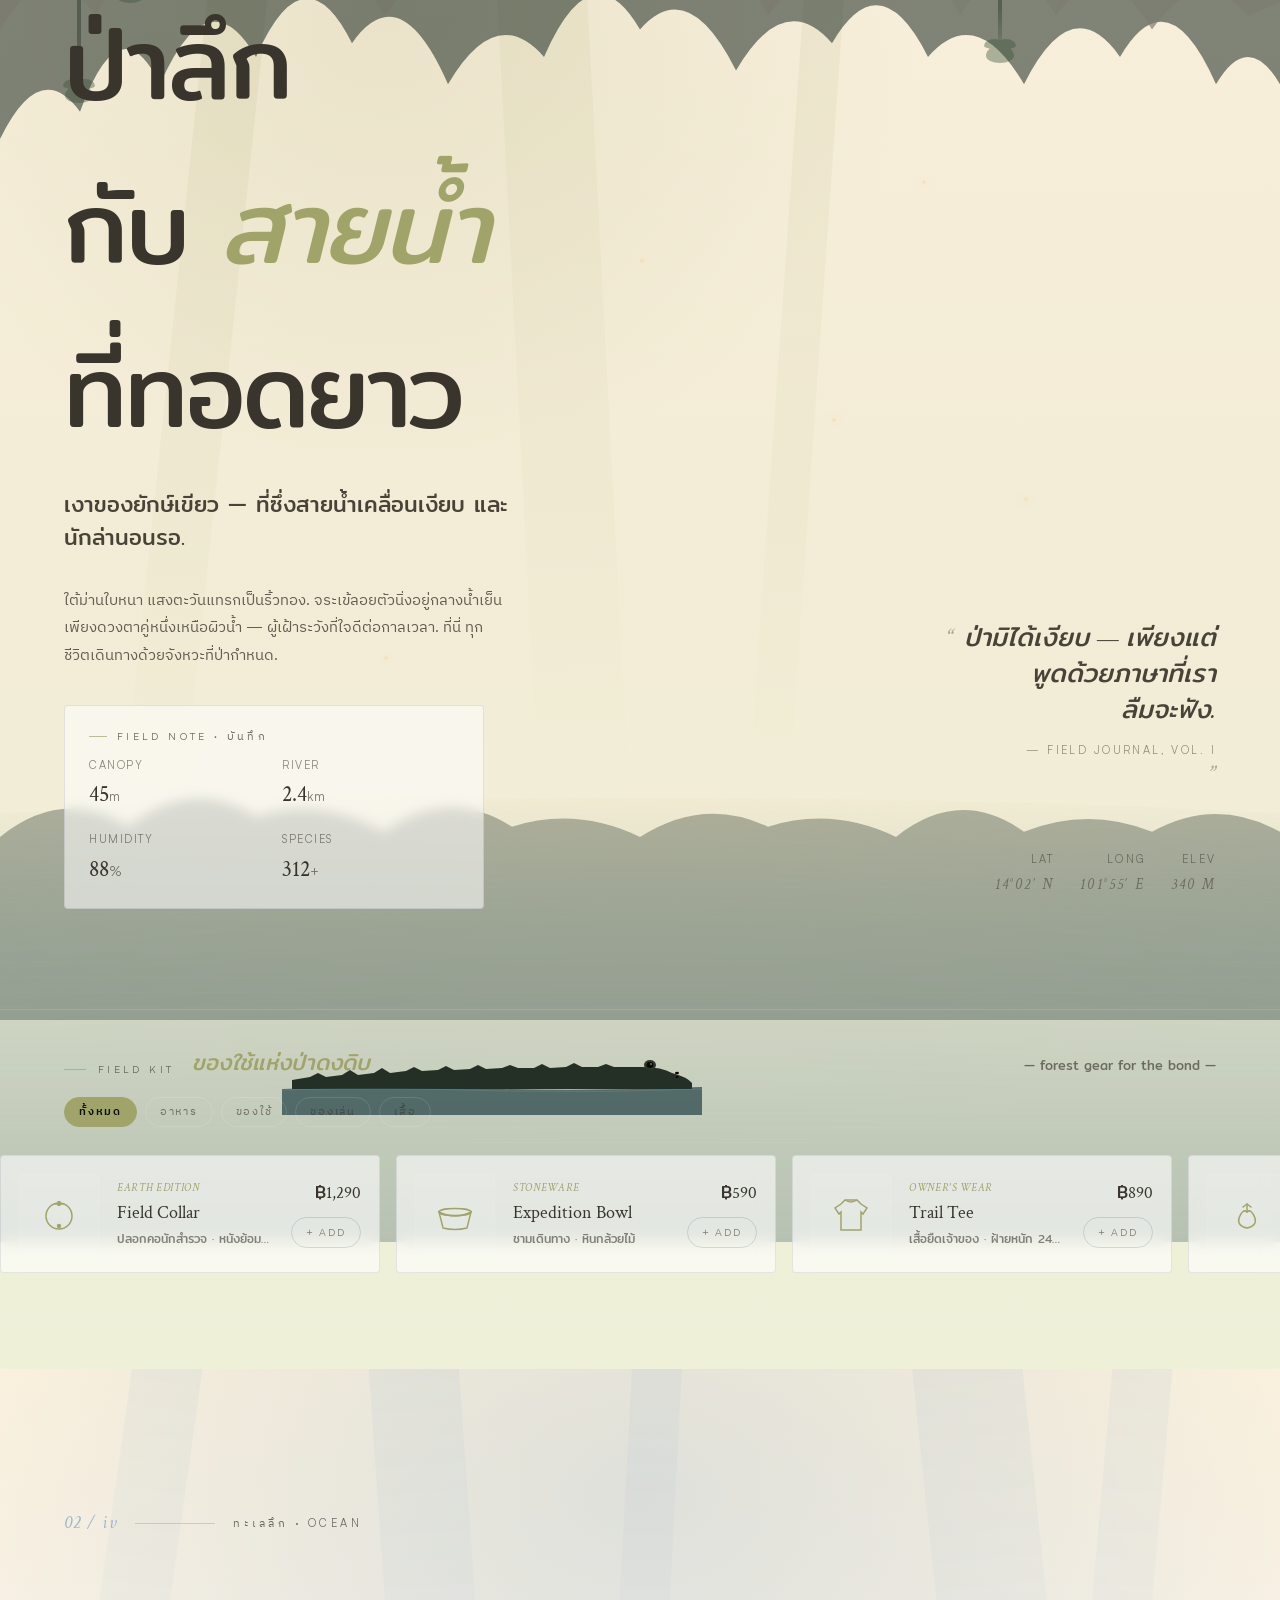
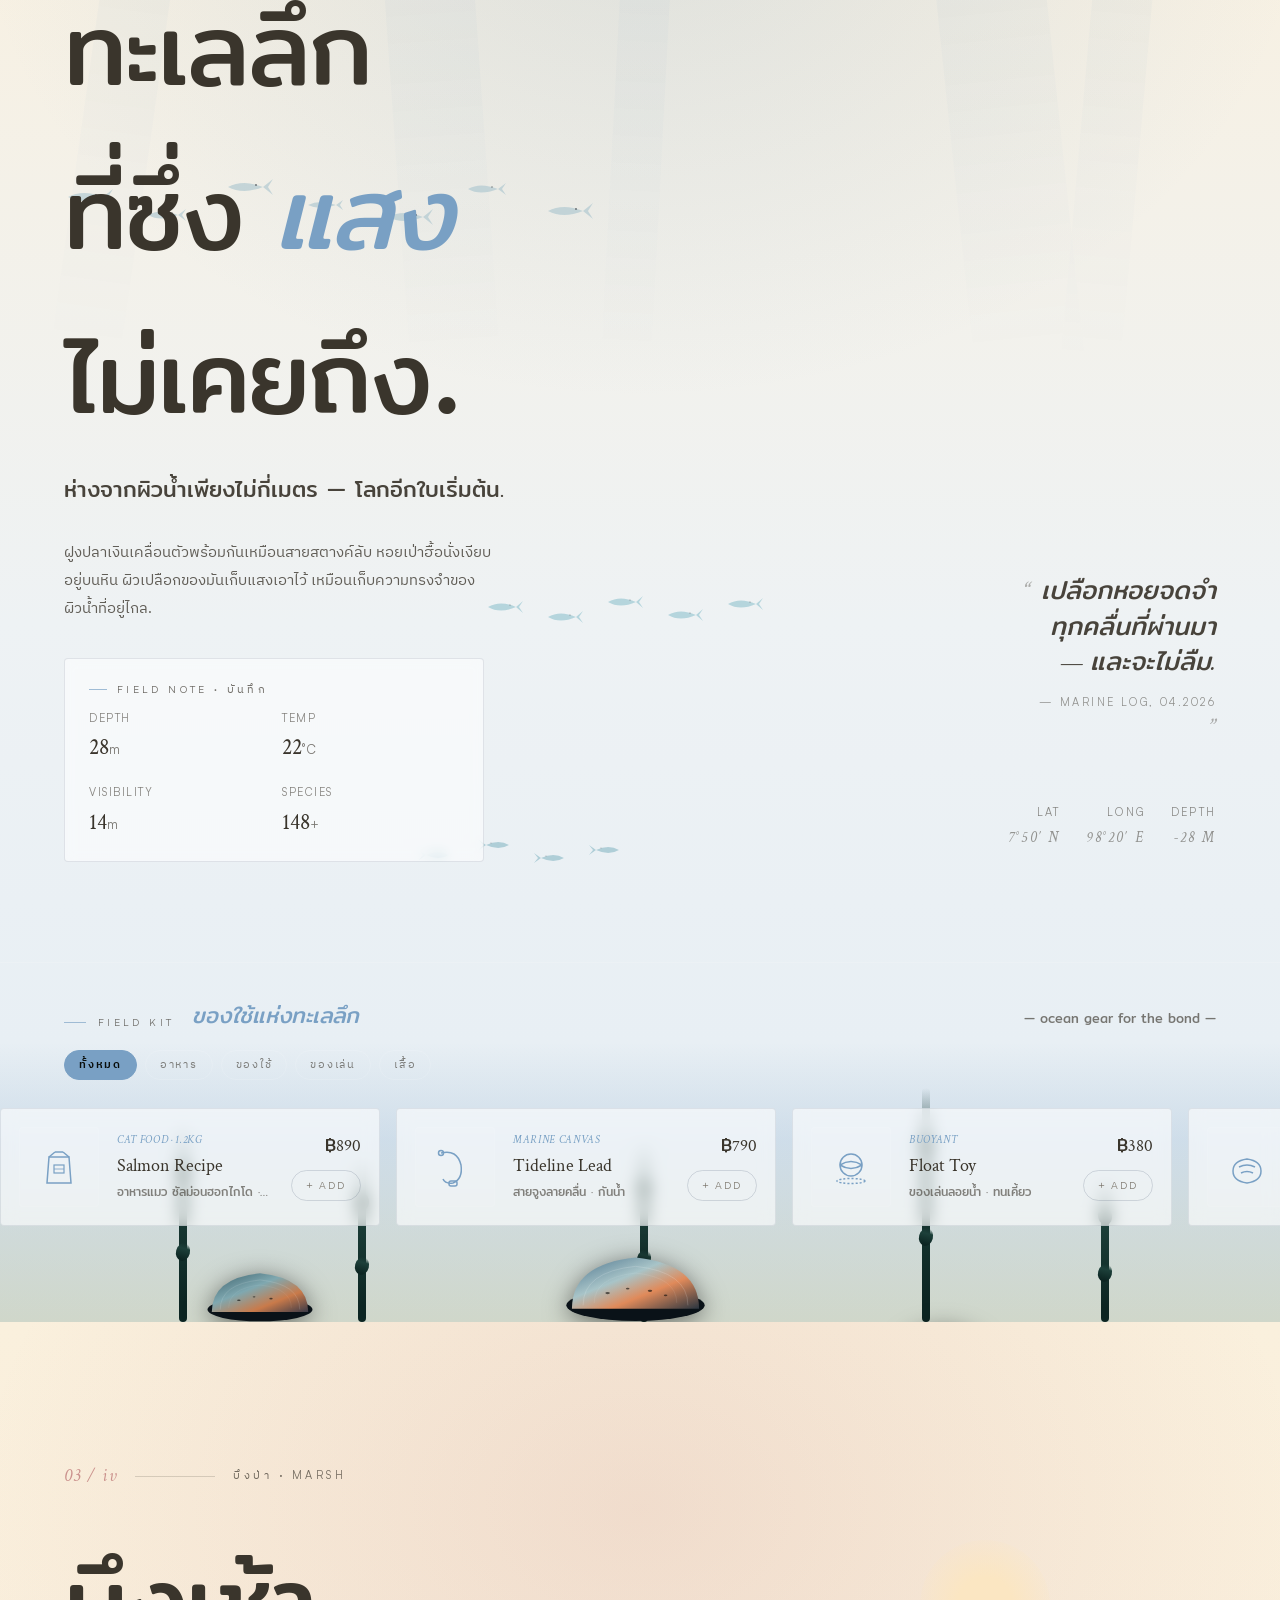
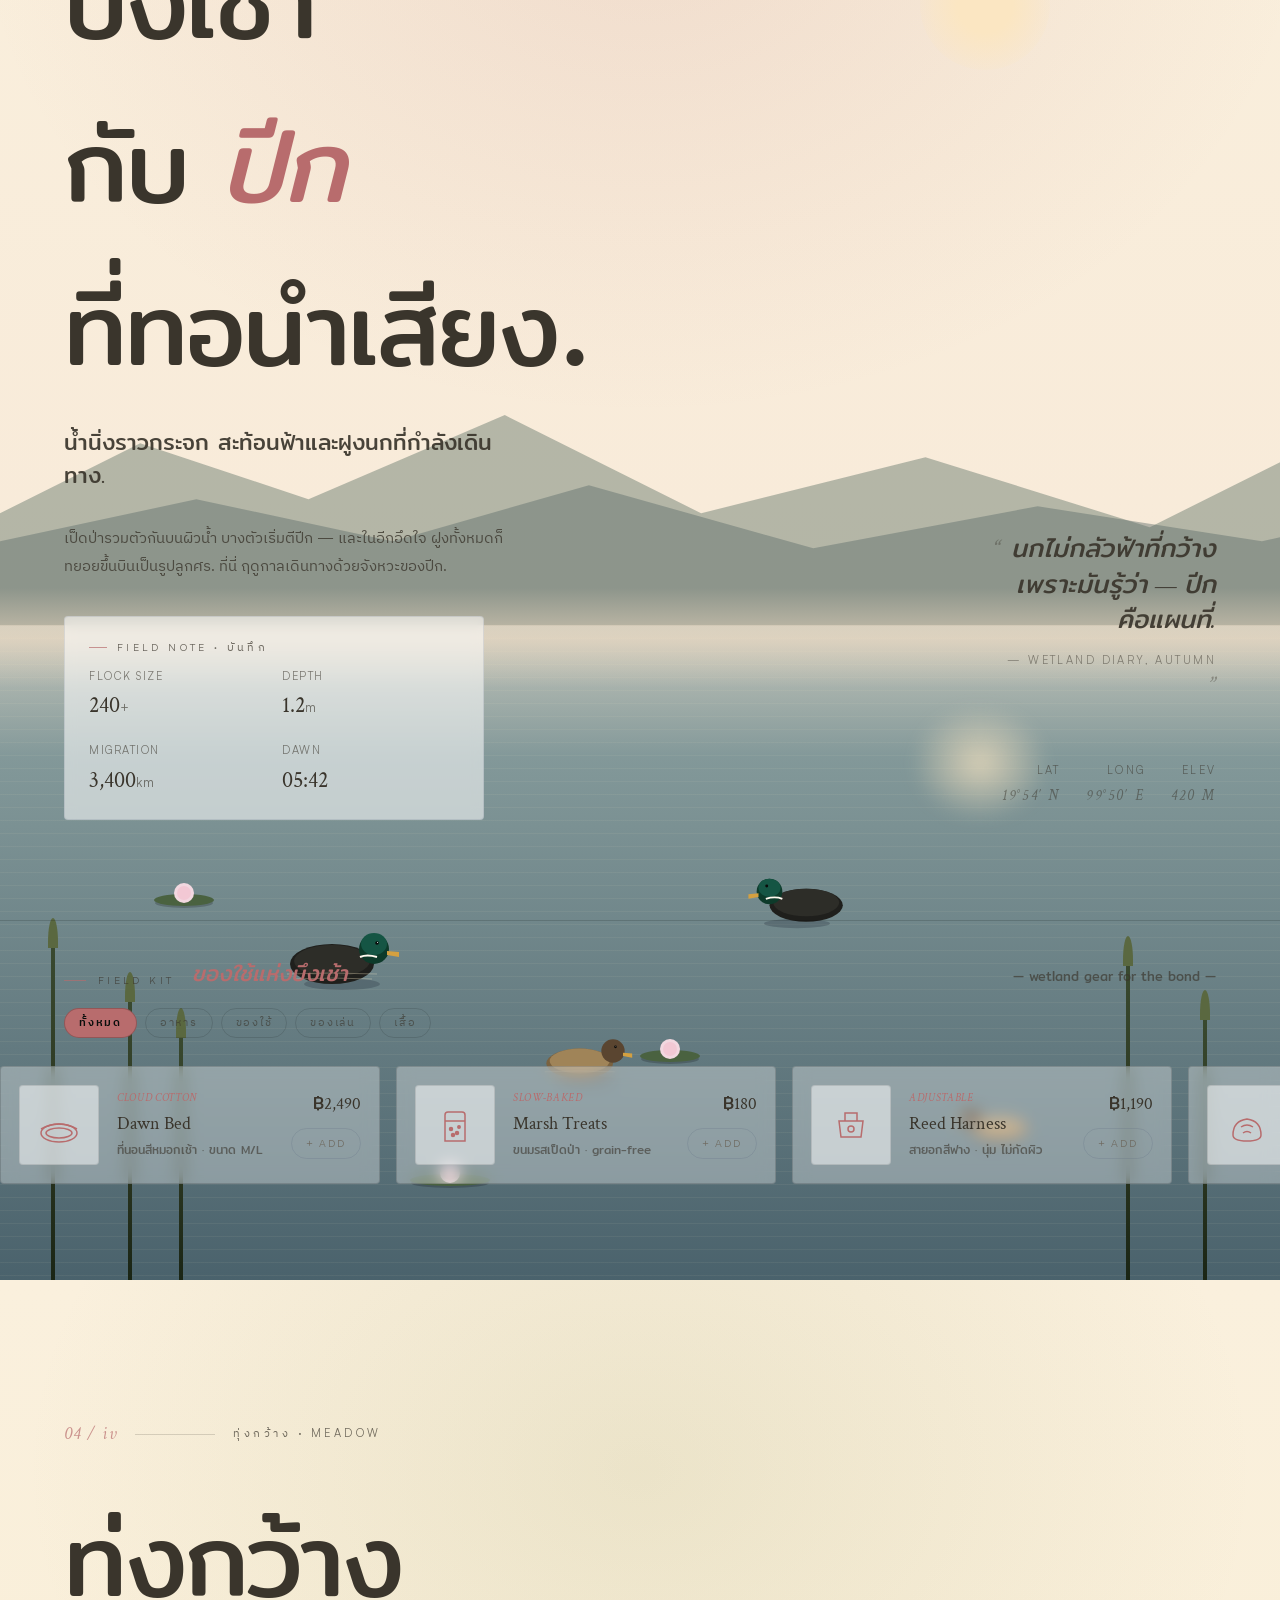
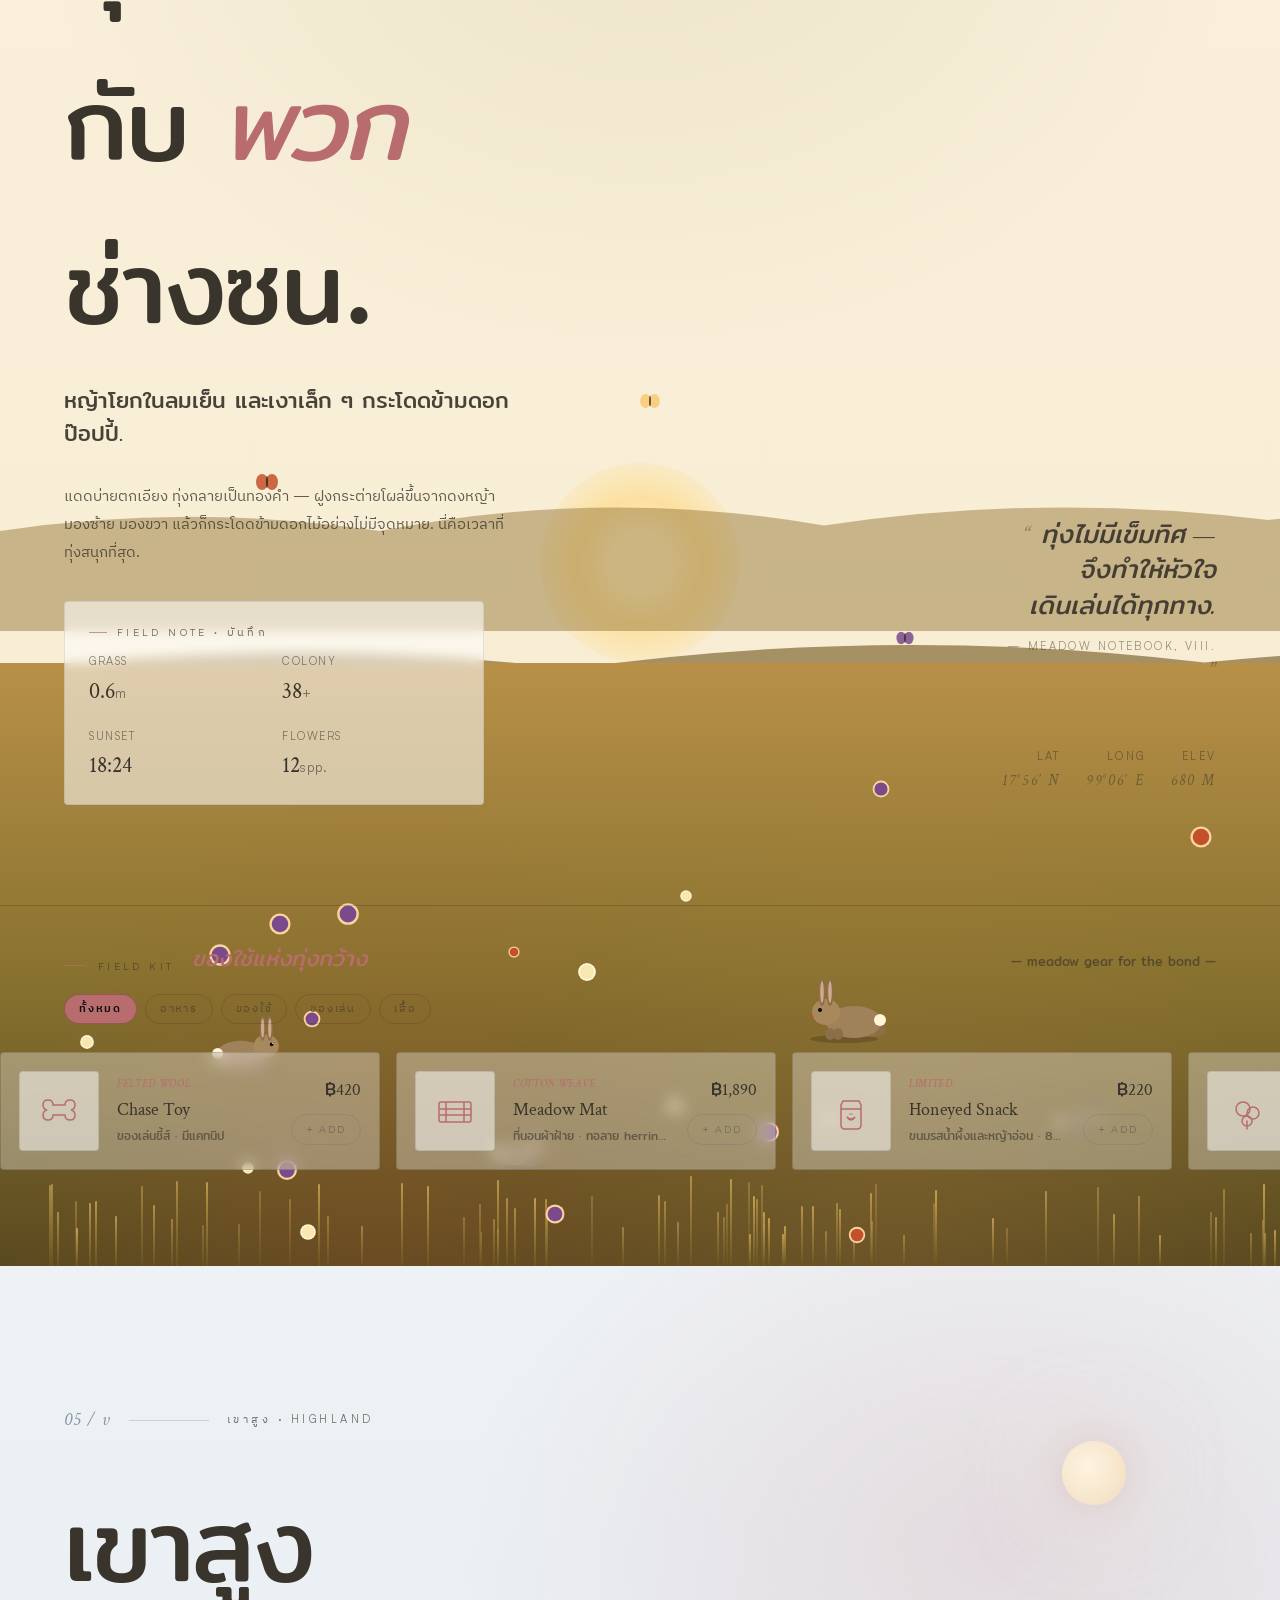
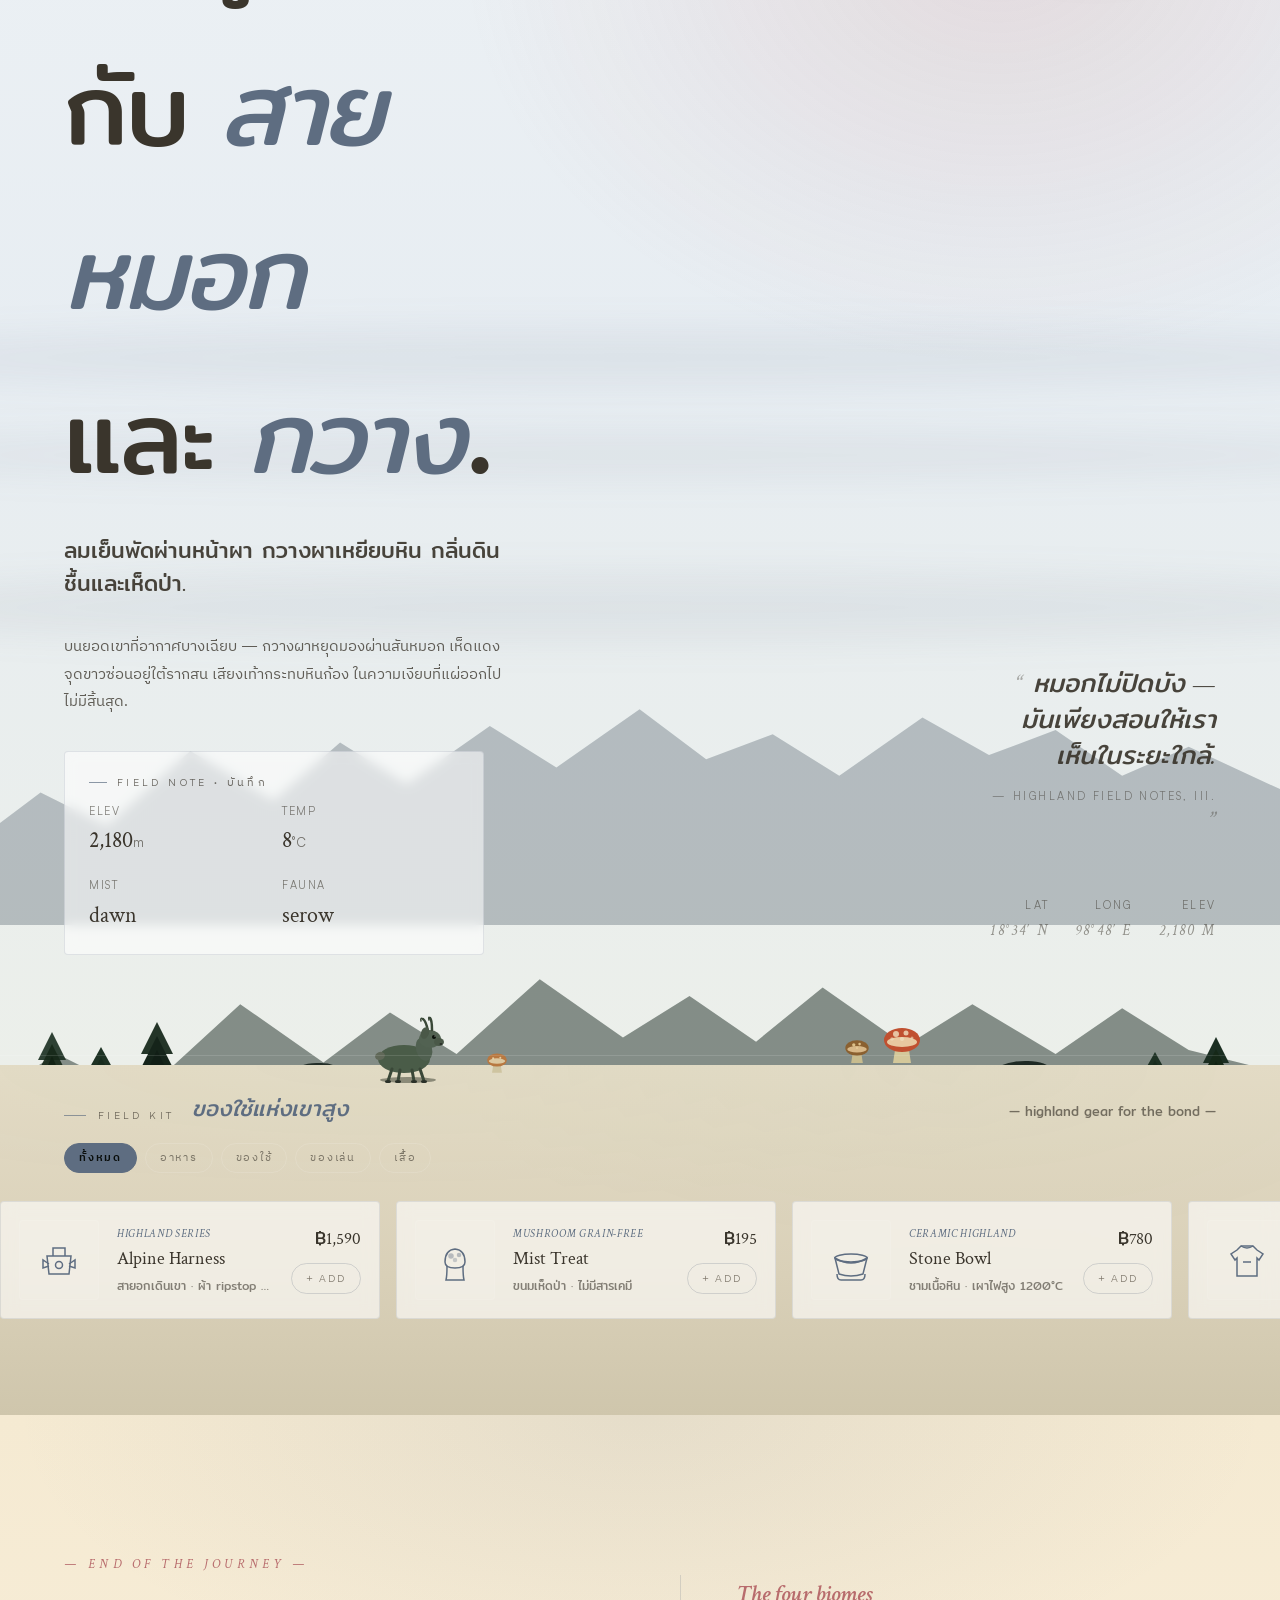
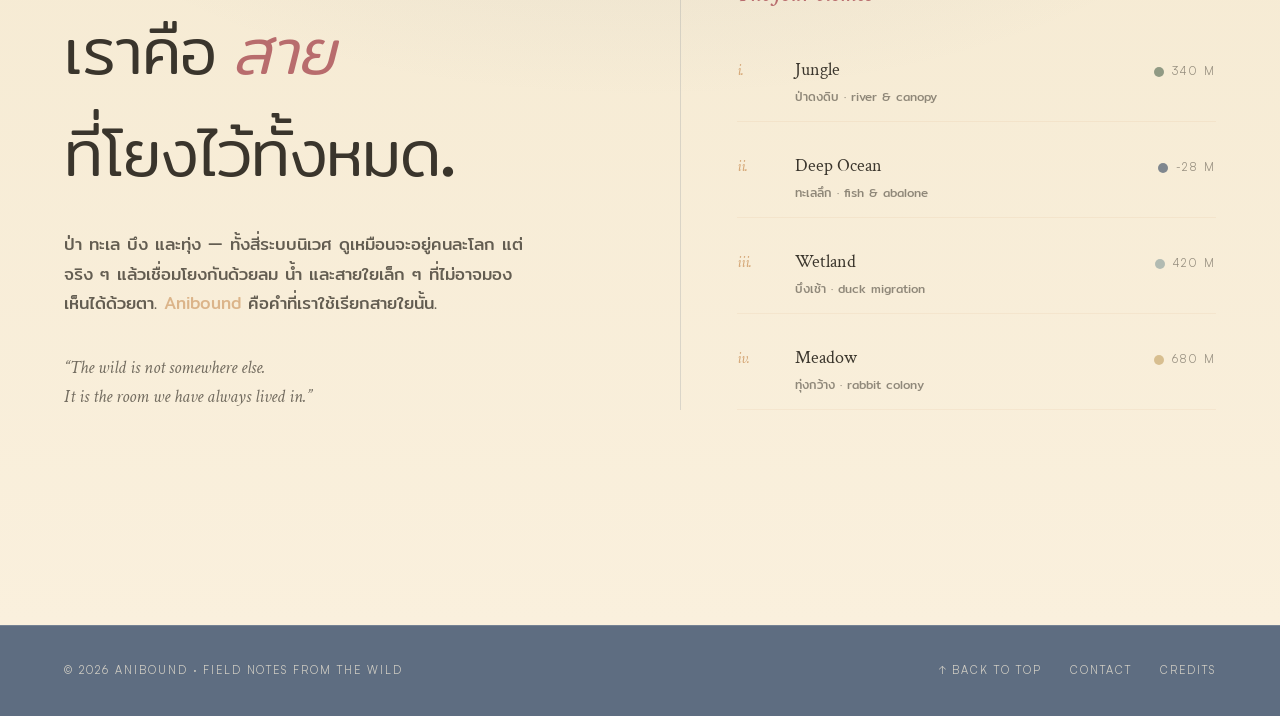
==== commit 5869b71c: "Rebrand storefront to FurFamiliar visual identity (light/warm), keep Anibound name Morning Oat base " ====
--- a/index.html
+++ b/index.html
@@ -21,6 +21,11 @@
   @font-face { font-family:'IBM Plex Sans Thai'; src:url('fonts/IBMPlexSansThai-Medium.ttf') format('truetype'); font-weight:500; font-style:normal; font-display:swap; }
   @font-face { font-family:'IBM Plex Sans Thai'; src:url('fonts/IBMPlexSansThai-SemiBold.ttf') format('truetype'); font-weight:600; font-style:normal; font-display:swap; }
   @font-face { font-family:'IBM Plex Sans Thai'; src:url('fonts/IBMPlexSansThai-Bold.ttf') format('truetype'); font-weight:700; font-style:normal; font-display:swap; }
+  @font-face { font-family:'Stoke'; src:url('fonts/Stoke-Light.ttf') format('truetype'); font-weight:300; font-style:normal; font-display:swap; }
+  @font-face { font-family:'Stoke'; src:url('fonts/Stoke-Regular.ttf') format('truetype'); font-weight:400; font-style:normal; font-display:swap; }
+  @font-face { font-family:'Poppins'; src:url('fonts/Poppins-Regular.ttf') format('truetype'); font-weight:400; font-style:normal; font-display:swap; }
+  @font-face { font-family:'Poppins'; src:url('fonts/Poppins-Medium.ttf') format('truetype'); font-weight:500; font-style:normal; font-display:swap; }
+  @font-face { font-family:'Poppins'; src:url('fonts/Poppins-SemiBold.ttf') format('truetype'); font-weight:600; font-style:normal; font-display:swap; }
 </style>
 
 <style>
@@ -30,16 +35,29 @@
      ───────────────────────────────────────────────────────────── */
 
   :root {
-    --serif: "Crimson Text", "Mitr", serif;
-    --sans:  "Satoshi", "IBM Plex Sans Thai", system-ui, sans-serif;
+    /* ── Type system (FurFamiliar digital) ── */
+    --display: "Stoke", "Mitr", serif;              /* headline */
+    --serif:   "Crimson Text", "Mitr", serif;       /* subheadline / quotes */
+    --sans:    "Satoshi", "IBM Plex Sans Thai", system-ui, sans-serif; /* body */
+
+    /* ── FurFamiliar brand palette ── */
+    --ff-dawn:    #5e6d81;   /* Dawn Blue  — trustworthy */
+    --ff-clay:    #b86c6d;   /* Sunrise Clay — warm */
+    --ff-oat:     #faf0dd;   /* Morning Oat — cream base */
+    --ff-oat-deep:#f0e2c8;   /* slightly deeper oat for layering */
+    --ff-sky:     #79a0c4;   /* Sky */
+    --ff-forest:  #a1a469;   /* Forest */
+    --ff-grey:    #ededed;   /* Soft Grey */
+    --ff-charcoal:#3a352c;   /* warm charcoal ink */
+    --ff-ink-soft:#6b6357;   /* muted body ink */
   }
   *, *::before, *::after { box-sizing: border-box; }
   html, body { margin: 0; padding: 0; }
   html { scroll-behavior: smooth; }
   body {
     font-family: var(--sans);
-    background: #0a0e0c;
-    color: #ece4d2;
+    background: var(--ff-oat);
+    color: var(--ff-charcoal);
     font-size: 15px;
     line-height: 1.6;
     overflow-x: hidden;
@@ -63,8 +81,8 @@
     pointer-events: none;
   }
   .site-nav > * { pointer-events: auto; }
-  .site-nav.dark { background: linear-gradient(180deg, rgba(5,10,16,0.55), transparent); color: #f0e8d4; }
-  .site-nav.light { background: linear-gradient(180deg, rgba(245,225,180,0.45), transparent); color: #2a2418; }
+  .site-nav.dark  { background: linear-gradient(180deg, rgba(250,240,221,0.85), transparent); color: var(--ff-charcoal); }
+  .site-nav.light { background: linear-gradient(180deg, rgba(250,240,221,0.85), transparent); color: var(--ff-charcoal); }
 
   .brand-mark {
     display: flex;
@@ -103,13 +121,13 @@
   .scene-nav {
     display: flex;
     gap: 4px;
-    background: rgba(255,255,255,0.06);
+    background: rgba(255,255,255,0.5);
     padding: 5px;
     border-radius: 999px;
     backdrop-filter: blur(10px);
-    border: 1px solid rgba(255,255,255,0.08);
-  }
-  .site-nav.light .scene-nav { background: rgba(255,255,255,0.4); border-color: rgba(0,0,0,0.08); }
+    border: 1px solid rgba(94,109,129,0.14);
+  }
+  .site-nav.light .scene-nav { background: rgba(255,255,255,0.5); border-color: rgba(94,109,129,0.14); }
   .scene-nav button {
     background: none;
     border: none;
@@ -128,17 +146,14 @@
     transition: all 0.3s ease;
   }
   .scene-nav button:hover { opacity: 1; }
-  .scene-nav button.active {
-    background: rgba(201,169,110,0.9);
+  .scene-nav button.active,
+  .site-nav.light .scene-nav button.active {
+    background: var(--ff-dawn);
     opacity: 1;
-    box-shadow: 0 2px 8px rgba(0,0,0,0.25);
-  }
-  .scene-nav button.active span { color: #07120d; }
-  .site-nav.light .scene-nav button.active {
-    background: rgba(80,60,30,0.75);
-    box-shadow: 0 2px 8px rgba(0,0,0,0.2);
-  }
-  .site-nav.light .scene-nav button.active span { color: #f5ebd4; }
+    box-shadow: 0 2px 10px rgba(94,109,129,0.35);
+  }
+  .scene-nav button.active span,
+  .site-nav.light .scene-nav button.active span { color: #faf0dd; }
   .scene-nav button .num {
     font-family: var(--serif);
     font-style: italic;
@@ -206,7 +221,7 @@
   }
   .scene .meta .line { flex: 1; height: 1px; background: currentColor; opacity: 0.25; max-width: 80px; }
   .scene h2 {
-    font-family: var(--serif);
+    font-family: var(--display);
     font-weight: 400;
     font-size: clamp(56px, 8vw, 124px);
     line-height: 1.6;
@@ -369,7 +384,7 @@
   }
   #intro .eyebrow::before, #intro .eyebrow::after { content: "—"; opacity: 0.5; margin: 0 14px; }
   #intro h1 {
-    font-family: var(--serif);
+    font-family: var(--display);
     font-weight: 300;
     font-size: clamp(56px, 9vw, 148px);
     line-height: 1.6;
@@ -422,7 +437,7 @@
   #intro .biome-strip {
     margin-top: 80px;
     display: grid;
-    grid-template-columns: repeat(4, 1fr);
+    grid-template-columns: repeat(5, 1fr);
     gap: 0;
     max-width: 900px;
     margin-left: auto;
@@ -1944,6 +1959,170 @@
     .pd-imgs img { position: absolute; }
     .pd-overlay { align-items: flex-end; padding: 0; }
   }
+</style>
+
+<style>
+  /* ═══════════════════════════════════════════════════════════════
+     FURFAMILIAR LIGHT SKIN — Healing / Warm / Artsy
+     Morning Oat base · Dawn Blue + Sunrise Clay + Forest + Sky accents
+     (override layer — retunes the original dark scenes to light)
+     ═══════════════════════════════════════════════════════════════ */
+
+  /* ── INTRO ── */
+  #intro {
+    --scene-accent: var(--ff-dawn);
+    color: var(--ff-charcoal);
+    background:
+      radial-gradient(ellipse 70% 45% at 50% 22%, rgba(94,109,129,0.10), transparent 70%),
+      radial-gradient(ellipse 80% 60% at 50% 100%, rgba(184,108,109,0.10), transparent 80%),
+      linear-gradient(180deg, #faf0dd 0%, #f5ead2 100%);
+  }
+  #intro::before {
+    background:
+      radial-gradient(ellipse 60% 40% at 50% 30%, rgba(184,108,109,0.08), transparent 70%),
+      radial-gradient(ellipse 80% 60% at 50% 100%, rgba(161,164,105,0.10), transparent 80%);
+  }
+  #intro .eyebrow,
+  #intro h1 em          { color: var(--ff-clay); }
+  #intro .start-btn     { border-color: var(--ff-dawn); color: var(--ff-dawn); }
+  #intro .start-btn:hover { background: var(--ff-dawn); color: var(--ff-oat); }
+  #intro .biome-strip   { border-top-color: rgba(94,109,129,0.20); }
+  #intro .biome-strip .bcell { border-left-color: rgba(94,109,129,0.16); }
+  #intro .biome-strip .bn { color: var(--ff-clay); }
+
+  /* ── SCENE 1 · JUNGLE (ป่า) → soft forest ── */
+  #jungle {
+    --scene-accent: var(--ff-forest);
+    color: var(--ff-charcoal);
+    background:
+      radial-gradient(ellipse 70% 50% at 30% 14%, rgba(161,164,105,0.16), transparent 60%),
+      linear-gradient(180deg, #faf0dd 0%, #f3ecd6 45%, #eef0d8 100%);
+  }
+  .jungle-canopy    { opacity: 0.5; }
+  .jungle-river     { opacity: 0.30; }
+  .vine             { opacity: 0.4; }
+  .firefly          { opacity: 0.3; }
+  .jungle-light-ray { background: linear-gradient(180deg, rgba(161,164,105,0.16), transparent 65%); }
+
+  /* ── SCENE 2 · SEA (ทะเล) → soft sky ── */
+  #sea {
+    --scene-accent: var(--ff-sky);
+    color: var(--ff-charcoal);
+    background:
+      radial-gradient(ellipse 80% 50% at 50% 8%, rgba(121,160,196,0.20), transparent 65%),
+      linear-gradient(180deg, #faf0dd 0%, #eef2f4 55%, #e4edf4 100%);
+  }
+  .sea-rays   { opacity: 0.45; }
+  .sea-ray    { background: linear-gradient(180deg, rgba(121,160,196,0.22), transparent 70%); }
+  .fish-school{ opacity: 0.6; }
+  .seafloor   { background: linear-gradient(180deg, transparent, rgba(121,160,196,0.22) 35%, rgba(161,164,105,0.3)); }
+  .seafloor-rocks { opacity: 0.45; }
+
+  /* ── SCENE 3 · WETLAND (บึง) → warm clay ── */
+  #wetland {
+    --scene-accent: var(--ff-clay);
+    color: var(--ff-charcoal);
+    background:
+      radial-gradient(ellipse 80% 50% at 50% 12%, rgba(184,108,109,0.14), transparent 65%),
+      linear-gradient(180deg, #faf0dd 0%, #f6e6d6 100%);
+  }
+  #wetland.scene { color: var(--ff-charcoal); }
+
+  /* ── SCENE 4 · MEADOW (ทุ่ง) → warm oat ── */
+  #meadow {
+    --scene-accent: var(--ff-clay);
+    color: var(--ff-charcoal);
+    background:
+      radial-gradient(ellipse 80% 50% at 50% 12%, rgba(161,164,105,0.16), transparent 60%),
+      linear-gradient(180deg, #faf0dd 0%, #f7eccf 100%);
+  }
+  #meadow.scene { color: var(--ff-charcoal); }
+
+  /* ── SCENE 5 · HIGHLAND (เขา) → misty dawn ── */
+  #highland {
+    --scene-accent: var(--ff-dawn);
+    color: var(--ff-charcoal);
+    background:
+      radial-gradient(ellipse 70% 40% at 78% 16%, rgba(184,108,109,0.16), transparent 60%),
+      linear-gradient(180deg, #eef2f5 0%, #e7edf2 40%, #eef0e6 100%);
+  }
+  #highland.scene { color: var(--ff-charcoal); }
+  .hl-star   { display: none; }                         /* stars vanish at dawn */
+  .hl-mist   { background: rgba(94,109,129,0.08); }
+  .hl-ground { background: linear-gradient(180deg, #e4dcc6 0%, #d9d0b8 60%, #cfc6ac 100%); }
+  .hl-ground::before { opacity: 0.4; }
+  .hl-rock   { background: #b9b19a; }
+  .hl-peak-far  { opacity: 0.28; }
+  .hl-peak-near { opacity: 0.5; }
+  .hl-moon {                                            /* moon → soft dawn sun */
+    background: radial-gradient(circle at 40% 40%, #fdf4e2, #f2dcbc);
+    box-shadow: 0 0 40px rgba(184,108,109,0.22), 0 0 90px rgba(250,240,221,0.5);
+  }
+
+  /* ── Field-note stat card (in every scene) ── */
+  .scene .field-card,
+  .scene.light-scene .field-card {
+    background: rgba(255,255,255,0.55);
+    border-color: rgba(94,109,129,0.16);
+  }
+
+  /* ── Field kit product cards ── */
+  .fk-card {
+    background: rgba(255,255,255,0.6);
+    border-color: rgba(94,109,129,0.14);
+  }
+  .fk-add-btn { color: var(--ff-ink-soft); border-color: rgba(94,109,129,0.28); }
+  .fk-add-btn:hover,
+  .fk-card.added .fk-add-btn { color: var(--ff-oat); }
+  .nav-btn:hover { color: var(--ff-oat); }
+
+  /* ── Product detail modal → light ── */
+  .pd-overlay { background: rgba(58,53,44,0.45); }
+  .pd-modal {
+    background: var(--ff-oat);
+    border-color: rgba(94,109,129,0.18);
+    color: var(--ff-charcoal);
+  }
+  .pd-tag, .pd-meta-label, .pd-desc-label { color: var(--ff-ink-soft); }
+  .pd-name, .pd-th, .pd-desc-text, .pd-meta-val, .pd-price { color: var(--ff-charcoal); }
+  .pd-divider { background: rgba(94,109,129,0.16); }
+  .pd-close   { color: var(--ff-charcoal); }
+  .pd-imgs, .pd-no-img { background: rgba(94,109,129,0.06); }
+
+  /* ── OUTRO finale → light ── */
+  #outro {
+    --scene-accent: var(--ff-dawn);
+    color: var(--ff-charcoal);
+    background:
+      radial-gradient(ellipse 70% 50% at 50% 0%, rgba(94,109,129,0.10), transparent 70%),
+      linear-gradient(180deg, #f5ead2 0%, #faf0dd 100%);
+  }
+  #outro h2 { font-family: var(--display); }
+  #outro .outro-left .lbl,
+  #outro h2 em,
+  #outro .outro-right h4 { color: var(--ff-clay); }
+  #outro .outro-right { border-left-color: rgba(94,109,129,0.20); }
+
+  /* ── Footer → Dawn Blue anchor band ── */
+  footer.site-foot {
+    background: var(--ff-dawn);
+    border-top-color: rgba(255,255,255,0.14);
+    color: rgba(250,240,221,0.72);
+  }
+  footer.site-foot .right a:hover { color: #ffffff; }
+
+  /* ── Cart drawer → light ── */
+  .cart-drawer { background: var(--ff-oat); color: var(--ff-charcoal); border-left-color: rgba(94,109,129,0.18); }
+  .cart-head   { border-bottom-color: rgba(94,109,129,0.15); }
+  .cart-head .small { color: var(--ff-clay); }
+
+  /* ── Cart toast → light ── */
+  .cart-toast {
+    background: var(--ff-oat); color: var(--ff-charcoal);
+    border-color: rgba(94,109,129,0.28);
+    box-shadow: 0 8px 30px rgba(94,109,129,0.20);
+  }
+  .cart-toast .it { color: var(--ff-clay); }
 </style>
 </head>
 
@@ -2035,7 +2214,7 @@
       <span class="small">— a bond with the wild —</span>
     </h1>
     <p class="thai-intro">
-      เดินทางผ่าน 4 ระบบนิเวศที่สิ่งมีชีวิตยังอาศัยอย่างเงียบงาม.
+      เดินทางผ่าน 5 ระบบนิเวศที่สิ่งมีชีวิตยังอาศัยอย่างเงียบงาม.
       ทุกฉากบอกเล่าด้วยภาพและเสียงเงียบของสายลม น้ำ และผืนดิน
       ที่หล่อเลี้ยงทั้งพวกเขา — และเรา.
     </p>
